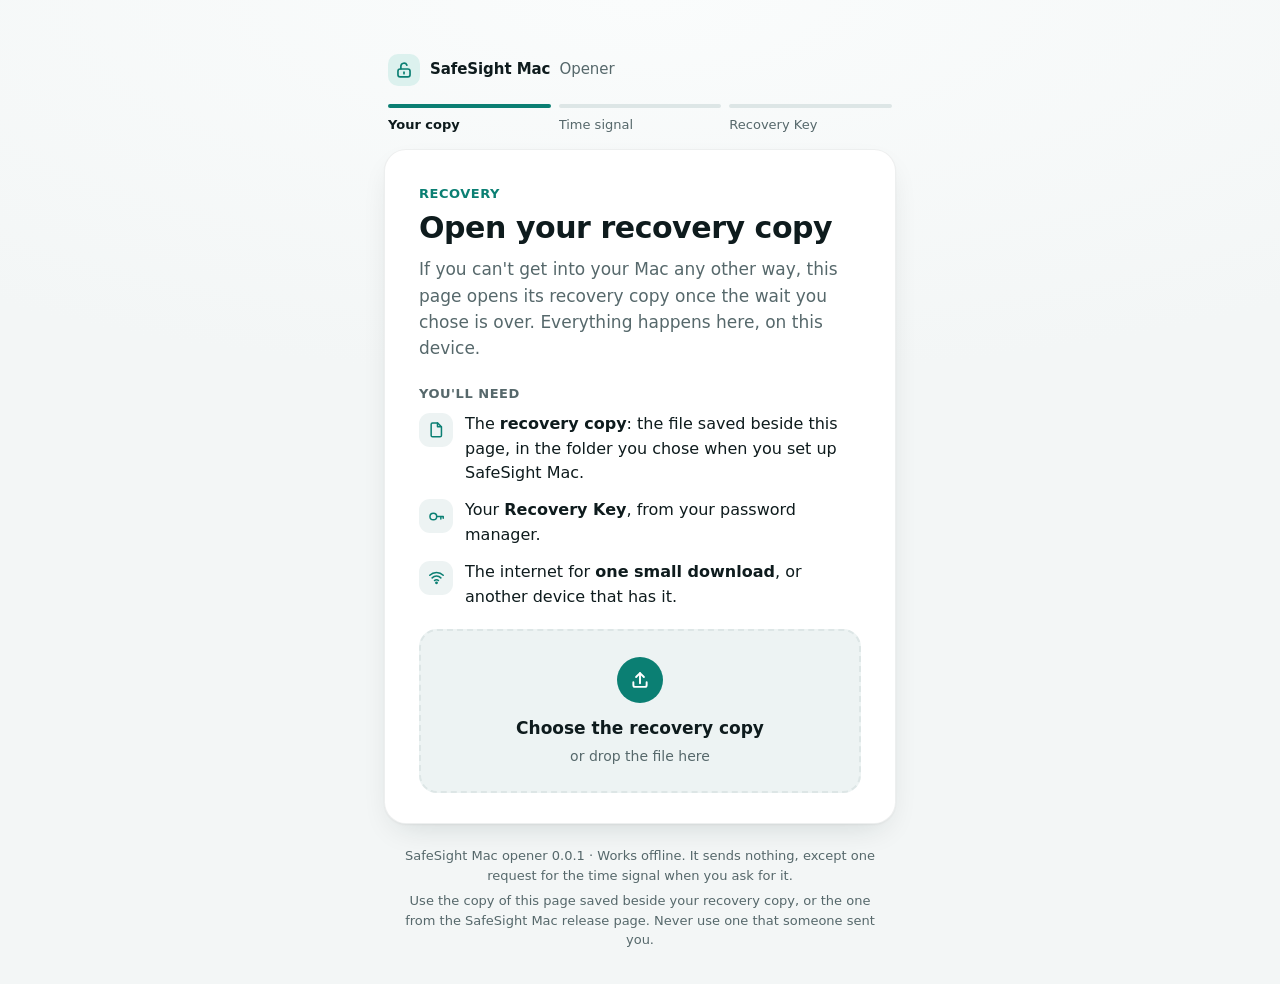
==== opener/index.html @ 4081af53 "Add the built opener page Co-Authored-By: Claude Opus 5.5 <noreply@anthropic.com> Signed-off-by: hil" ====
<!-- SPDX-License-Identifier: Apache-2.0 -->
<!doctype html>
<html lang="en">
<head>
<meta charset="utf-8">
<meta http-equiv="Content-Security-Policy" content="default-src 'none'; script-src 'sha256-5P324hk0o46KGhbUXZKIQyikkpULaaZVq4rvOe5rMcw=' 'sha256-8x7cUYmnNEYxIRS65kd7RHlBTsEtwacrUDErAqYJvRY=' 'wasm-unsafe-eval'; style-src 'sha256-Ndc1T/xNJEg1OajMiTHM+yH6fY9JDXaQLhbztynQ4GI='; img-src data:; connect-src https://api.drand.sh https://drand.cloudflare.com; base-uri 'none'; form-action 'none'; require-trusted-types-for 'script'; trusted-types 'none'">
<meta name="referrer" content="no-referrer">
<meta name="viewport" content="width=device-width, initial-scale=1, viewport-fit=cover">
<meta name="color-scheme" content="light dark">
<meta name="theme-color" content="#f3f6f6" media="(prefers-color-scheme: light)">
<meta name="theme-color" content="#0b1112" media="(prefers-color-scheme: dark)">
<link rel="icon" href="data:,">
<title>SafeSight Mac opener</title>
<style>/* SPDX-License-Identifier: Apache-2.0 */
/* The opener page, in the product's Lumen look. Calm, one column, phone first.
   System fonts only; nothing is loaded from anywhere. */
:root {
  --bg: #f3f6f6;
  --bg-glow: #fafcfc;
  --card: #ffffff;
  --card-edge: rgba(10, 40, 40, 0.07);
  --shadow: 0 1px 2px rgba(10, 40, 40, 0.05), 0 12px 32px -12px rgba(10, 40, 40, 0.16);
  --text: #0e1b1d;
  --muted: #56686b;
  --line: #dde6e6;
  --soft: #edf3f3;
  --accent: #0b7f73;
  --accent-press: #086a60;
  --accent-text: #ffffff;
  --accent-soft: #dcf1ee;
  --warn: #7a4f00;
  --warn-soft: #fbf2de;
  --warn-edge: #f0dcb0;
  --error: #a3261b;
  --error-soft: #fbe9e6;
  --radius: 22px;
  --ease: cubic-bezier(0.2, 0.7, 0.2, 1);
  --mono: ui-monospace, "SF Mono", SFMono-Regular, Menlo, Consolas, "Liberation Mono", monospace;
  color-scheme: light dark;
}
@media (prefers-color-scheme: dark) {
  :root {
    --bg: #0b1112;
    --bg-glow: #102022;
    --card: #121a1c;
    --card-edge: rgba(160, 255, 240, 0.07);
    --shadow: 0 1px 2px rgba(0, 0, 0, 0.35), 0 16px 40px -16px rgba(0, 0, 0, 0.7);
    --text: #ecf4f3;
    --muted: #97aaa8;
    --line: #22322f;
    --soft: #172224;
    --accent: #4fd8c4;
    --accent-press: #3cc6b2;
    --accent-text: #06201c;
    --accent-soft: #123430;
    --warn: #f3c979;
    --warn-soft: #2a2213;
    --warn-edge: #4a3b1c;
    --error: #ff9b8c;
    --error-soft: #3a1d19;
  }
}

* { box-sizing: border-box; }
html { -webkit-text-size-adjust: 100%; text-size-adjust: 100%; }
body {
  margin: 0;
  min-height: 100vh;
  min-height: 100dvh;
  background: radial-gradient(120% 60% at 50% 0%, var(--bg-glow), var(--bg) 70%) fixed, var(--bg);
  color: var(--text);
  font: 17px/1.55 -apple-system, "SF Pro Text", system-ui, "Segoe UI", Roboto, "Helvetica Neue", Arial, sans-serif;
  -webkit-font-smoothing: antialiased;
}
main {
  max-width: 34rem;
  margin: 0 auto;
  padding: max(20px, env(safe-area-inset-top)) 16px max(28px, env(safe-area-inset-bottom));
}
[hidden] { display: none !important; }
:focus-visible { outline: 3px solid var(--accent); outline-offset: 2px; }
h1:focus { outline: none; }

/* ----- Brand and steps ----- */
.brand { display: flex; align-items: center; gap: 10px; margin: 6px 4px 18px; font-size: 15px; }
.brand-mark {
  display: inline-grid; place-items: center;
  width: 32px; height: 32px; border-radius: 10px;
  background: var(--accent-soft); color: var(--accent);
}
.brand-mark svg { width: 20px; height: 20px; fill: none; stroke: currentColor; stroke-width: 2; stroke-linecap: round; stroke-linejoin: round; }
.brand-name { font-weight: 600; letter-spacing: -0.005em; }
.brand-role { font-weight: 500; color: var(--muted); margin-left: 4px; }

.steps { display: flex; gap: 8px; list-style: none; margin: 0 4px 14px; padding: 0; }
.steps li { flex: 1; min-width: 0; font-size: 13px; color: var(--muted); }
.steps li::before {
  content: ""; display: block; height: 4px; border-radius: 4px; margin-bottom: 7px;
  background: var(--line); transition: background 0.3s var(--ease);
}
.steps li.done::before { background: var(--accent); opacity: 0.55; }
.steps li.now::before { background: var(--accent); }
.steps li.now { color: var(--text); font-weight: 600; }
.steps span { display: block; overflow: hidden; text-overflow: ellipsis; white-space: nowrap; }

/* ----- Cards and text ----- */
.card {
  background: var(--card);
  border: 1px solid var(--card-edge);
  border-radius: var(--radius);
  box-shadow: var(--shadow);
  padding: 26px 22px 24px;
}
.card.quiet { box-shadow: none; text-align: center; }
@media (prefers-reduced-motion: no-preference) {
  .card { animation: rise 0.38s var(--ease) both; }
  @keyframes rise { from { opacity: 0; transform: translateY(6px); } to { opacity: 1; transform: none; } }
}
.eyebrow { margin: 0 0 6px; font-size: 13px; font-weight: 600; letter-spacing: 0.04em; text-transform: uppercase; color: var(--accent); }
h1 { margin: 0 0 10px; font-size: 27px; line-height: 1.2; letter-spacing: -0.015em; font-weight: 700; }
h2 { margin: 26px 0 10px; font-size: 18px; letter-spacing: -0.005em; }
h2.small-head { margin: 22px 0 8px; font-size: 13px; font-weight: 600; letter-spacing: 0.04em; text-transform: uppercase; color: var(--muted); }
p { margin: 0 0 12px; }
.lead { color: var(--muted); font-size: 17px; }
.hint { color: var(--muted); font-size: 14px; margin: 8px 2px 0; }
.center { text-align: center; }
strong { font-weight: 600; }

.needs { list-style: none; margin: 0 0 20px; padding: 0; display: grid; gap: 12px; }
.needs li { display: flex; gap: 12px; align-items: flex-start; font-size: 16px; }
.need-icon {
  flex: none; display: inline-grid; place-items: center;
  width: 34px; height: 34px; border-radius: 11px; margin-top: 1px;
  background: var(--soft); color: var(--accent);
}
.need-icon svg { width: 19px; height: 19px; fill: none; stroke: currentColor; stroke-width: 1.9; stroke-linecap: round; stroke-linejoin: round; }

/* ----- The file drop ----- */
.drop {
  display: flex; flex-direction: column; align-items: center; gap: 4px;
  padding: 26px 18px 24px; border-radius: 18px; cursor: pointer;
  border: 2px dashed var(--line); background: var(--soft);
  text-align: center; transition: border-color 0.2s var(--ease), background 0.2s var(--ease);
}
.drop:hover, .drop.dragging { border-color: var(--accent); }
.drop:focus-within { border-color: var(--accent); box-shadow: 0 0 0 3px var(--accent-soft); }
.drop-icon {
  display: inline-grid; place-items: center; width: 46px; height: 46px; border-radius: 50%;
  background: var(--accent); color: var(--accent-text); margin-bottom: 8px;
}
.drop-icon svg { width: 22px; height: 22px; fill: none; stroke: currentColor; stroke-width: 2.1; stroke-linecap: round; stroke-linejoin: round; }
.drop-title { font-weight: 600; font-size: 17px; }
.drop-hint { color: var(--muted); font-size: 14px; }
.visually-hidden {
  position: absolute !important; width: 1px; height: 1px; padding: 0; margin: -1px;
  overflow: hidden; clip: rect(0 0 0 0); white-space: nowrap; border: 0;
}

/* ----- The copy's date ----- */
.when {
  display: flex; flex-direction: column; gap: 2px;
  margin: 6px 0 16px; padding: 16px 18px; border-radius: 16px;
  background: var(--soft); border: 1px solid var(--line);
}
.when-label { font-size: 13px; color: var(--muted); }
.when-date { font-size: 19px; font-weight: 650; line-height: 1.3; letter-spacing: -0.005em; }
.when-detail { font-size: 13px; color: var(--muted); margin-top: 4px; }

/* ----- Buttons and fields ----- */
.actions { display: flex; flex-direction: column; gap: 10px; margin-top: 18px; }
.actions.row { flex-direction: row; flex-wrap: wrap; align-items: center; gap: 14px; margin-top: 12px; }
.actions.center { align-items: center; justify-content: center; margin-top: 8px; }
button {
  font: inherit; border: 0; cursor: pointer; border-radius: 14px;
  min-height: 50px; padding: 12px 20px; font-weight: 600;
  transition: background 0.15s var(--ease), transform 0.1s var(--ease), opacity 0.15s;
}
button:active { transform: scale(0.985); }
button:disabled { opacity: 0.55; cursor: progress; }
.primary { background: var(--accent); color: var(--accent-text); }
.primary:hover { background: var(--accent-press); }
.secondary { background: var(--soft); color: var(--text); border: 1px solid var(--line); }
.secondary:hover { border-color: var(--accent); }
.ghost { background: transparent; color: var(--accent); min-height: 44px; padding: 10px 12px; }
.ghost:hover { background: var(--soft); }
.actions.row .secondary { min-height: 46px; }
.link { color: var(--accent); font-weight: 600; font-size: 15px; cursor: pointer; text-decoration: underline; text-underline-offset: 3px; }
.link:focus-within { outline: 3px solid var(--accent); outline-offset: 2px; border-radius: 4px; }

.field-label { display: block; font-weight: 600; font-size: 15px; margin: 16px 2px 6px; }
input[type="text"], input[type="password"], textarea {
  width: 100%; font: inherit; font-size: 17px; color: var(--text);
  background: var(--card); border: 1px solid var(--line); border-radius: 14px;
  padding: 13px 14px; transition: border-color 0.15s, box-shadow 0.15s;
}
textarea { font-family: var(--mono); font-size: 14px; line-height: 1.45; resize: vertical; min-height: 96px; }
input:focus, textarea:focus { outline: none; border-color: var(--accent); box-shadow: 0 0 0 3px var(--accent-soft); }
.key-field { position: relative; }
.key-field input { font-family: var(--mono); font-size: 16px; padding-right: 84px; letter-spacing: 0.01em; }
.show {
  position: absolute; top: 5px; right: 5px; bottom: 5px; min-height: 0;
  padding: 0 14px; border-radius: 10px; font-size: 14px;
  background: var(--soft); color: var(--accent);
}

.status { color: var(--muted); font-size: 15px; margin: 10px 2px 0; min-height: 0; }
.status:empty { display: none; }
.error {
  margin: 16px 0 0; padding: 12px 14px; border-radius: 14px;
  background: var(--error-soft); color: var(--error); font-size: 15px; line-height: 1.5;
}

/* ----- Pasting the time signal ----- */
.paste { margin-top: 16px; border-top: 1px solid var(--line); padding-top: 6px; }
.paste summary {
  cursor: pointer; list-style: none; padding: 10px 2px; font-weight: 600; color: var(--accent);
  display: flex; align-items: center; gap: 8px;
}
.paste summary::-webkit-details-marker { display: none; }
.paste summary::after {
  content: ""; width: 8px; height: 8px; margin-left: 2px; margin-top: -4px;
  border-right: 2px solid currentColor; border-bottom: 2px solid currentColor;
  transform: rotate(45deg); transition: transform 0.2s var(--ease);
}
.paste[open] summary::after { transform: rotate(-135deg); margin-top: 4px; }
.paste-body { padding: 4px 0 4px; font-size: 15px; }
.url {
  font-family: var(--mono); font-size: 12.5px; line-height: 1.5; word-break: break-all;
  background: var(--soft); border: 1px solid var(--line); border-radius: 12px;
  padding: 10px 12px; margin: 6px 0 10px; user-select: all; -webkit-user-select: all;
}

/* ----- The key step ----- */
.note { display: flex; gap: 10px; align-items: flex-start; margin: 20px 0 0; color: var(--muted); font-size: 14px; }
.note-icon { flex: none; color: var(--accent); margin-top: 1px; }
.note-icon svg { width: 18px; height: 18px; fill: none; stroke: currentColor; stroke-width: 1.9; stroke-linecap: round; stroke-linejoin: round; }

/* ----- The password ----- */
.secret-box {
  margin: 12px 0 0; padding: 20px 14px; border-radius: 18px;
  background: var(--soft); border: 1px solid var(--line);
}
.secret {
  margin: 0; text-align: center; font-family: var(--mono); font-size: 23px; line-height: 1.75;
  letter-spacing: 0.03em; font-weight: 500; word-break: break-all;
}
.secret span { display: inline-block; margin: 0 0.32em; }
.spelled {
  list-style: none; margin: 6px 0 4px; padding: 0;
  display: grid; grid-template-columns: repeat(auto-fill, minmax(78px, 1fr)); gap: 8px;
}
.spelled li {
  display: grid; grid-template-rows: auto auto auto; justify-items: center;
  padding: 8px 4px 9px; border-radius: 12px; background: var(--soft); border: 1px solid var(--line);
}
.spelled .pos { font-size: 11px; color: var(--muted); }
.spelled .ch { font-family: var(--mono); font-size: 22px; line-height: 1.3; font-weight: 600; }
.spelled .say { font-size: 11.5px; color: var(--muted); text-align: center; line-height: 1.25; }

.callout {
  display: flex; gap: 12px; align-items: flex-start;
  margin: 22px 0 0; padding: 14px 16px; border-radius: 16px;
  background: var(--warn-soft); border: 1px solid var(--warn-edge); font-size: 15px;
}
.callout p { margin: 0; }
.callout strong { color: var(--warn); }
.callout-icon { flex: none; color: var(--warn); margin-top: 1px; }
.callout-icon svg { width: 20px; height: 20px; fill: none; stroke: currentColor; stroke-width: 1.9; stroke-linecap: round; stroke-linejoin: round; }

.next { list-style: none; counter-reset: step; margin: 0; padding: 0; display: grid; gap: 12px; }
.next li { counter-increment: step; position: relative; padding-left: 42px; font-size: 16px; min-height: 28px; }
.next li::before {
  content: counter(step); position: absolute; left: 0; top: -1px;
  width: 28px; height: 28px; border-radius: 50%; display: grid; place-items: center;
  background: var(--accent-soft); color: var(--accent); font-weight: 700; font-size: 14px;
}

/* ----- Footer ----- */
.foot { margin: 22px 10px 0; color: var(--muted); font-size: 13px; line-height: 1.5; text-align: center; }
.foot p { margin: 0 0 6px; }

@media (prefers-reduced-motion: reduce) {
  *, *::before, *::after { transition: none !important; animation: none !important; }
}
@media (min-width: 640px) {
  main { padding-top: 48px; }
  .card { padding: 34px 34px 30px; }
  h1 { font-size: 30px; }
  .actions { flex-direction: row; flex-wrap: wrap; }
  .actions .primary { min-width: 220px; }
  .secret { font-size: 26px; }
}
@media (max-width: 360px) {
  .card { padding: 22px 16px 20px; }
  .secret { font-size: 20px; }
}
</style>
</head>
<body>
<main>

<header class="brand">
  <span class="brand-mark" aria-hidden="true"><svg viewBox="0 0 24 24"><rect x="4.75" y="10.75" width="14.5" height="9.5" rx="2.6"/><path d="M8.25 10.75V7.6a3.75 3.75 0 0 1 7.2-1.45"/><path d="M12 14.6v2"/></svg></span>
  <span class="brand-name">SafeSight Mac <span class="brand-role">Opener</span></span>
</header>

<ol class="steps" id="steps" aria-label="Steps" hidden>
  <li data-step="1"><span>Your copy</span></li>
  <li data-step="2"><span>Time signal</span></li>
  <li data-step="3"><span>Recovery Key</span></li>
</ol>

<noscript>
  <section class="card">
    <h1>This page needs JavaScript</h1>
    <p>Turn JavaScript on to open your recovery copy. The page works offline and sends nothing to anyone.</p>
  </section>
</noscript>

<section id="screen-loading" class="card quiet">
  <p class="lead">Getting ready…</p>
</section>

<section id="screen-old" class="card" hidden>
  <p class="eyebrow">Opener</p>
  <h1 tabindex="-1">This browser can't run the opener</h1>
  <p class="lead">Try a recent version of Safari, Chrome, Firefox or Edge, on any computer or phone. Nothing was sent anywhere.</p>
</section>

<section id="screen-copy" class="card" hidden>
  <p class="eyebrow">Recovery</p>
  <h1 tabindex="-1">Open your recovery copy</h1>
  <p class="lead">If you can't get into your Mac any other way, this page opens its recovery copy once the wait you chose is over. Everything happens here, on this device.</p>

  <h2 class="small-head">You'll need</h2>
  <ul class="needs">
    <li><span class="need-icon" aria-hidden="true"><svg viewBox="0 0 24 24"><path d="M7 3.75h6.5l4.75 4.75v11a1.75 1.75 0 0 1-1.75 1.75H7a1.75 1.75 0 0 1-1.75-1.75v-14A1.75 1.75 0 0 1 7 3.75z"/><path d="M13.25 3.75V8.5h4.75"/></svg></span><span>The <strong>recovery copy</strong>: the file saved beside this page, in the folder you chose when you set up SafeSight Mac.</span></li>
    <li><span class="need-icon" aria-hidden="true"><svg viewBox="0 0 24 24"><circle cx="8" cy="12" r="4.25"/><path d="M12.25 12h8.25M17.5 12v3.25M20.5 12v2.25"/></svg></span><span>Your <strong>Recovery Key</strong>, from your password manager.</span></li>
    <li><span class="need-icon" aria-hidden="true"><svg viewBox="0 0 24 24"><path d="M3.5 9.25a12 12 0 0 1 17 0"/><path d="M6.5 12.5a7.75 7.75 0 0 1 11 0"/><path d="M9.5 15.75a3.5 3.5 0 0 1 5 0"/><circle cx="12" cy="18.75" r="0.9"/></svg></span><span>The internet for <strong>one small download</strong>, or another device that has it.</span></li>
  </ul>

  <label class="drop" id="copy-drop" for="copy-file">
    <span class="drop-icon" aria-hidden="true"><svg viewBox="0 0 24 24"><path d="M12 15.5V4.5"/><path d="M7.75 8.75 12 4.5l4.25 4.25"/><path d="M4.75 14.5v3.25A1.75 1.75 0 0 0 6.5 19.5h11a1.75 1.75 0 0 0 1.75-1.75V14.5"/></svg></span>
    <span class="drop-title">Choose the recovery copy</span>
    <span class="drop-hint">or drop the file here</span>
    <input type="file" id="copy-file" class="visually-hidden">
  </label>
  <p id="copy-error" class="error" role="alert" hidden></p>
</section>

<section id="screen-time" class="card" hidden>
  <p class="eyebrow">Your copy</p>
  <h1 tabindex="-1" id="time-title">Its time has come</h1>
  <div class="when">
    <span class="when-label">Opens no earlier than</span>
    <span class="when-date" id="time-when"></span>
    <span class="when-detail" id="time-detail"></span>
  </div>
  <p class="lead" id="time-lead"></p>

  <div id="not-yet-box" hidden>
    <button id="check-anyway" class="ghost" type="button">This device's clock may be wrong: check anyway</button>
  </div>

  <div id="time-get">
    <div class="actions">
      <button id="fetch-round" class="primary" type="button">Get the time signal</button>
    </div>
    <p class="hint" id="fetch-note"></p>
    <p id="fetch-status" class="status" role="status" aria-live="polite"></p>

    <details id="paste-box" class="paste">
      <summary>No internet on this device?</summary>
      <div class="paste-body">
        <p>On a phone or computer that has internet, open this address. Copy everything it shows, and paste it below.</p>
        <p class="url" id="paste-url"></p>
        <p class="hint">If that one doesn't load, this one gives the same answer:</p>
        <p class="url" id="paste-url-2"></p>
        <label class="field-label" for="round-text">Paste it here</label>
        <textarea id="round-text" rows="4" autocomplete="off" autocapitalize="none" autocorrect="off" spellcheck="false" placeholder="{&quot;round&quot;:…,&quot;signature&quot;:&quot;…&quot;}"></textarea>
        <div class="actions row">
          <button id="check-round" class="secondary" type="button">Check it</button>
          <label class="link" for="round-file">or choose a downloaded file</label>
          <input type="file" id="round-file" class="visually-hidden">
        </div>
      </div>
    </details>
  </div>
  <p id="time-error" class="error" role="alert" hidden></p>
  <div class="actions">
    <button id="time-back" class="ghost" type="button">Choose a different copy</button>
  </div>
</section>

<section id="screen-key" class="card" hidden>
  <p class="eyebrow">Time lock open</p>
  <h1 tabindex="-1">Now your Recovery Key</h1>
  <p class="lead">One lock is left. In your password manager, find the entry named “SafeSight Mac Recovery Key”, copy the key, and paste it here.</p>
  <label class="field-label" for="key-input">Recovery Key</label>
  <div class="key-field">
    <input id="key-input" type="password" autocomplete="off" autocapitalize="none" autocorrect="off" spellcheck="false" enterkeyhint="go">
    <button id="key-show" class="show" type="button" aria-pressed="false" aria-controls="key-input">Show</button>
  </div>
  <p class="hint" id="key-hint">One line that starts with AGE-SECRET-KEY-1.</p>
  <div class="actions">
    <button id="open-key" class="primary" type="button">Open my copy</button>
  </div>
  <p id="key-error" class="error" role="alert" hidden></p>
  <p class="note"><span class="note-icon" aria-hidden="true"><svg viewBox="0 0 24 24"><rect x="5.25" y="10.75" width="13.5" height="9.5" rx="2.4"/><path d="M8.5 10.75V8a3.5 3.5 0 0 1 7 0v2.75"/></svg></span><span>Your key stays on this device. This page doesn't send it anywhere and doesn't save it.</span></p>
</section>

<section id="screen-done" class="card" hidden>
  <p class="eyebrow">Opened</p>
  <h1 tabindex="-1">Your Mac's admin password</h1>
  <div class="secret-box">
    <p class="secret" id="secret"></p>
  </div>
  <p class="hint center" id="secret-facts"></p>
  <div class="actions center">
    <button id="spell" class="ghost" type="button" aria-expanded="false" aria-controls="spelled">Spell it out</button>
  </div>
  <ol id="spelled" class="spelled" hidden></ol>

  <div class="callout">
    <span class="callout-icon" aria-hidden="true"><svg viewBox="0 0 24 24"><path d="M12 3.75 20.25 18.5H3.75z"/><path d="M12 9.5v4.25"/><circle cx="12" cy="16.4" r="0.9"/></svg></span>
    <p><strong>Keep it private.</strong> Whoever has this password can use your Mac as an administrator until SafeSight Mac replaces it. This page keeps no copy.</p>
  </div>

  <h2>What to do next</h2>
  <ol class="next">
    <li>Start your Mac.</li>
    <li>At the login window, choose the account named <strong id="next-account">SafeSight Mac administrator</strong> and type this password. If it isn't in the list, choose <strong>Other…</strong> and type that name.</li>
    <li>The SafeSight Mac app will offer <strong>Finish leaving</strong> and <strong>Stay</strong>.</li>
    <li>You have <strong id="next-days">7 days</strong> from the Mac's first start to choose. After that, this password stops working and SafeSight Mac goes on protecting the Mac.</li>
  </ol>
  <div class="actions">
    <button id="clear" class="secondary" type="button">Clear the password</button>
  </div>
</section>

<section id="screen-cleared" class="card" hidden>
  <p class="eyebrow">Done</p>
  <h1 tabindex="-1">Cleared</h1>
  <p class="lead">The password is gone from this page. You can close it now. If you need it again, open your recovery copy again with your Recovery Key.</p>
  <div class="actions">
    <button id="again" class="secondary" type="button">Start again</button>
  </div>
</section>

<footer class="foot">
  <p><span id="foot-version">SafeSight Mac opener</span> · Works offline. It sends nothing, except one request for the time signal when you ask for it.</p>
  <p>Use the copy of this page saved beside your recovery copy, or the one from the SafeSight Mac release page. Never use one that someone sent you.</p>
</footer>

</main>
<script type="application/octet-stream" id="core-wasm">
AGFzbQEAAAABpwEYYAF/AGABfwF/YAJ/fwBgA39/fwF/YAJ/fwF/YAV/f39/fwBgA39/fwBgAABgAAF/YAR/f39/AX9gBH9/f38A
YAZ/f39/f38Bf2AGf39/f39/AGAFf39/f38Bf2AHf39/f39/fwBgAn9+AGAEf39/fgBgA39+fwF/YAd/f39/f39/AX9gAAF+YAN/
fn8AYAN/f34AYAh/f39/f39/fwBgBX9+fn5+AAOdBJsEBQICBgYAAAYHAgYIBgQABwgCCAIICAcHBAgICAgIBAYJBAcGBgYKAgIG
BgAAAAAAAAAAAAYAAgYCAQECAgQGAgYCAgECBgQBBgoCCgULBgUBBQYGBgYCBgYBBgEBBgEKAgAGAgYGAgYGCgIAAgIGAgwCDQsG
AgoBAgYGBg0FAQECBgICAQIBAAQKBgAAAAAGBgYEAgIGAgIGCg4CBgYEBgYKBgIGCg8CEAkFBAYGAAYCDwYGCgUQBBEGAgIGAgIC
CgICCgQFBQYGAAYGAgYAAgESBgQCAQICAgQCAgICBAQAAAQEBAIBBAIEAwICBAQEDwICAgACBAEBBgYDBgYCAgoGBgACAgIAAgIF
AgIBAgIAAAIEAQEBEwICAgQEAgIBAgEBAAIUFQEBAAYFBQICDAYGCgYEAgwGBgYCAgYCBgIABQAFAgYKBgUCBgoKBgwGBgoFBgYG
BgoCBgYABgYWAAYCBgYFCgUOAgYABAQFAAEKBQoABgUMBgYFAgQABAQAAgYFAQYCBAoGAgUGAgICAgICBgYABAAFAAEGCgoFBAYE
BQAGAgICAgUMBgUDAgAAAgAEDAAABQAAAAAMBQICBAQBBwYACQICAAQCAgIBAgIEAgICBAQEAwICAgMGCQUBAAYCCgACBwYEBAMD
FgwGBAQJBgoGAQEBAQEBBgMLBA0NAwMEBQUEBAAGBQQEBAAABgQEAwQEBAMDAxcEBQFwAUREBQMBABEGCQF/AUGAgMAACweHAQoG
bWVtb3J5AgAIc3NfYWJvdXQAFQhzc19jbGVhcgAWD3NzX2NsZWFyX291dHB1dAAXCHNzX2lucHV0ABgKc3NfaW5zcGVjdAAZC3Nz
X29wZW5fa2V5ABoMc3Nfb3Blbl90aW1lABsNc3Nfb3V0cHV0X2xlbgAcDXNzX291dHB1dF9wdHIAHQmIAQEAQQELQ40EDYME7wOW
BJ4BtwH9Au0B6wLuAS31AfcB+AGsA60D9gHiATLTAeMB3wEv6gHpAfsB5wGVA+wC8wL+AvsCgAOgA54DvQPUA7QD1wPWA9sD1QPT
A9ED0gO1A9AD2QPYA9oDzwPOA+AD6gPpA+sD6AOLBIwE8AOGBIcEkgT8A5EEmAQK8dYMmwS4CgMCfwF+Bn8jgICAgABBIGsiBSSA
gICAAAJAAkACQAJAAkACQAJAAkACQAJAAkACQAJAAkACQCACRQ0AAkACQCAErSACQQxsQXRqIgZBDG6tfiIHQiCIpw0AIAEoAggi
CCAHp2oiCSAISQ0AIAEoAgQhCiACQQFGDQEgAUEUaiELIAYhDANAIAsoAgAiDSAJaiIJIA1JDQEgC0EMaiELIAxBdGoiDEUNAgwA
CwtB0LHAgABBNUGIssCAABCJhICAAAALIAVBFGogCUEAQQFBARDxgoCAACAFKAIYIQsgBSgCFEEBRg0BIAVBADYCECAFIAUoAhw2
AgwgBSALNgIIIAVBCGogCiAKIAhqEPiCgIAAIAkgBSgCECIMayELIAUoAgwgDGohDAJAAkACQAJAAkACQCAEDgUEAwIBAAULIAJB
AUYNEiABQRBqIQQDQCALQQNNDQ8gBEEEaigCACENIAQoAgAhAiAMIAMoAAA2AAAgC0F8aiILIA1JDRAgDEEEaiEMAkAgDUUNACAM
IAIgDfwKAAALIARBDGohBCALIA1rIQsgDCANaiEMIAZBdGoiBg0ADBMLCyACQQFGDREgAUEQaiEEA0AgC0ECTQ0MIARBBGooAgAh
DSAEKAIAIQIgDCADLQACOgACIAwgAy8AADsAACALQX1qIgsgDUkNDSAMQQNqIQwCQCANRQ0AIAwgAiAN/AoAAAsgBEEMaiEEIAsg
DWshCyAMIA1qIQwgBkF0aiIGDQAMEgsLIAJBAUYNECABQRBqIQQDQCALQQFNDQkgBEEEaigCACENIAQoAgAhAiAMIAMvAAA7AAAg
C0F+aiILIA1JDQogDEECaiEMAkAgDUUNACAMIAIgDfwKAAALIARBDGohBCALIA1rIQsgDCANaiEMIAZBdGoiBg0ADBELCyACQQFG
DQ8gAUEQaiEEA0AgC0UNBiAEQQRqKAIAIQ0gBCgCACECIAwgAy0AADoAACALQX9qIgsgDUkNByAMQQFqIQwCQCANRQ0AIAwgAiAN
/AoAAAsgBEEMaiEEIAsgDWshCyAMIA1qIQwgBkF0aiIGDQAMEAsLIAJBAUYNDiABQRBqIQMDQCALIANBBGooAgAiDUkNBAJAIA1F
DQAgDCADKAIAIA38CgAACyADQQxqIQMgCyANayELIAwgDWohDCAGQXRqIgYNAAwPCwsgAkEBRg0NIAFBEGohAgNAIAsgBEkNDCAC
QQRqKAIAIQ0gAigCACEBAkAgBEUNACAMIAMgBPwKAAALIAsgBGsiCyANSQ0NIAwgBGohDAJAIA1FDQAgDCABIA38CgAACyACQQxq
IQIgCyANayELIAwgDWohDCAGQXRqIgZFDQ4MAAsLIABBADYCCCAAQoCAgIAQNwIADA0LIAsgBSgCHBDig4CAAAALQfe0wIAAQRNB
wLHAgAAQ8oOAgAAAC0H3tMCAAEETQcCxwIAAEPKDgIAAAAtB97TAgABBE0HAscCAABDyg4CAAAALQfe0wIAAQRNBwLHAgAAQ8oOA
gAAAC0H3tMCAAEETQcCxwIAAEPKDgIAAAAtB97TAgABBE0HAscCAABDyg4CAAAALQfe0wIAAQRNBwLHAgAAQ8oOAgAAAC0H3tMCA
AEETQcCxwIAAEPKDgIAAAAtB97TAgABBE0HAscCAABDyg4CAAAALQfe0wIAAQRNBwLHAgAAQ8oOAgAAAC0H3tMCAAEETQcCxwIAA
EPKDgIAAAAsgACAFKQIINwIAIAAgCSALazYCCAsgBUEgaiSAgICAAAuKAQEEfyOAgICAAEEQayICJICAgIAAIABBCGohAwJAIAEo
AgQgASgCAGtBA3YiBCAAKAIAIAAoAggiBWtNDQAgACAFIARBBEEMEPWCgIAAIAAoAgghBQsgACgCBCEAIAIgBTYCCCACIAM2AgQg
AiAANgIMIAEgAkEEahCCgICAACACQRBqJICAgIAAC+IBAQZ/I4CAgIAAQSBrIgIkgICAgAAgASgCBCEDIAEoAgAhBAJAIAAoAgAi
BSAAKAIEIgZGDQAgACgCCCEHIAEoAgggA0EMbGohACADIAYgBWtBA3YiAWohAwNAIAJBFGogBSgCACAFQQRqKAIAIAcpAwAQtoGA
gAAgAkEIaiACKAIYIAIoAhwQh4CAgAAgAkEUahD/goCAACACQRRqEPyCgIAAIAAgAigCEDYCCCAAIAIpAgg3AgAgBUEIaiEFIABB
DGohACABQX9qIgENAAsLIAQgAzYCACACQSBqJICAgIAAC4YBAQR/I4CAgIAAQRBrIgMkgICAgAAgAEEIaiEEAkAgAiABa0EDdiIF
IAAoAgAgACgCCCIGa00NACAAIAYgBUEEQQwQ9YKAgAAgACgCCCEGCyAAKAIEIQAgAyAGNgIIIAMgBDYCBCADIAA2AgwgASACIANB
BGoQhICAgAAgA0EQaiSAgICAAAuhAQEDfyOAgICAAEEQayIDJICAgIAAIAIoAgQhBCACKAIAIQUCQCAAIAFGDQAgAigCCCAEQQxs
aiECIAQgASAAa0EDdiIBaiEEA0AgA0EEaiAAKAIAIABBBGooAgAQh4CAgAAgAiADKAIMNgIIIAIgAykCBDcCACAAQQhqIQAgAkEM
aiECIAFBf2oiAQ0ACwsgBSAENgIAIANBEGokgICAgAALLAACQCAAKAIQQX9GDQAgAEEQaiIAEPSBgIAAIAAQ/4KAgAAgABD8goCA
AAsLWwECf0EgIQEDQCAAIAFqIgIQ9IGAgAAgAhD/goCAACACEPyCgIAAIAFBDGoiAUHEAEcNAAsgABCFgICAACAAQcQAaiIBEPSB
gIAAIAEQ/4KAgAAgARD8goCAAAvnBQEEfyOAgICAAEHAAGsiAySAgICAAEEBIQQgA0E0aiACQQJqQQBBAUEBEPGCgIAAIAMoAjgh
BQJAAkACQCADKAI0QQFGDQAgA0EANgIUIAMgAygCPDYCECADIAU2AgwgA0EMakEBEPqCgIAAIAMoAhBBIjoAACADQQE2AhQgAkUN
AiABIAJqIQQDQAJAAkAgASwAACICQX9MDQAgAUEBaiEBIAJB/wFxIQIMAQsgAS0AAUE/cSEFIAJBH3EhBgJAIAJBX0sNACAGQQZ0
IAVyIQIgAUECaiEBDAELIAVBBnQgAS0AAkE/cXIhBQJAIAJBcE8NACAFIAZBDHRyIQIgAUEDaiEBDAELIAVBBnQgAS0AA0E/cXIg
BkESdEGAgPAAcXIhAiABQQRqIQELAkACQAJAAkAgAkEiRg0AIAJB3ABGDQEgAkGBf2pBoX9JDQIgAygCFCEFIANBDGpBARD6goCA
ACAFIAMoAhBqIAI6AAAgAyAFQQFqNgIUDAMLIANBDGpBAhD6goCAACADKAIQIAMoAhRqQdzEADsAACADIAMoAhRBAmo2AhQMAgsg
A0EMakECEPqCgIAAIAMoAhAgAygCFGpB3LgBOwAAIAMgAygCFEECajYCFAwBCyADIAJB//8DcTYCKCADQYGAgIAANgIwIAMgA0Eo
ajYCLCADQTRqQey0wIAAIANBLGoQ54OAgAAgAyADKAI8IgI2AiAgAyADKQI0NwMYIAMoAhwhBiADQQxqIAIQ+oKAgAAgAygCFCEF
AkAgAkUNAAJAIAJFDQAgAygCECAFaiAGIAL8CgAACyADKAIUIQULIAMgBSACajYCFCADQRhqEP+CgIAAIANBGGoQ/IKAgAALIAEg
BEYNAgwACwsgBSADKAI8EOKDgIAAAAsgAygCFCEECyADQQxqQQEQ+oKAgAAgAygCECAEakEiOgAAIAAgBEEBajYCCCAAIAMpAgw3
AgAgA0HAAGokgICAgAALvQEBA38jgICAgABBEGsiACSAgICAACAAQQhqQcjKwYAAEImAgIAAIAAoAgwiAUHMAGohAgJAIAEoAkxB
f0cNACABQgE3A1AgAUIANwNIIAFCgICAgBA3A0AgAUIBNwM4IAFCADcDMCABQoCAgIAQNwMoIAFBfzYCGAsgAhCxg4CAACACEPSB
gIAAIAIQ/4KAgAAgAhD8goCAACABQQA2AlQgAUKAgICAEDcCTCABQQA6AAAgAEEQaiSAgICAAAtwAQJ/I4CAgIAAQRBrIgIkgICA
gAAgAS0AACEDIAFBAToAACACIAM6AA8CQCADQQFHDQBBACACQQ9qQb+xwIAAQYC1wIAAQcEAQaC1wIAAELODgIAAAAsgACABNgIE
IABBADYCACACQRBqJICAgIAAC6ECAQN/I4CAgIAAQSBrIgMkgICAgABBACEEAkACQCABQQJNDQAMAQsgAiABQQJ0KALgs8CAAEsN
ACADQQhqQcjKwYAAEImAgIAAAkAgAygCDCIEKAJMQX9HDQAgBEIBNwNQIARCADcDSCAEQoCAgIAQNwNAIARCATcDOCAEQgA3AzAg
BEKAgICAEDcDKCAEQX82AhgLIANBFGpBACACELeAgIAAIAQgAUEMbGoiAkEoaiIFEPSBgIAAIAUQ/4KAgAAgBRD8goCAACACIAMo
Ahw2AjAgAiADKQIUNwIoAkAgAQ0AIARBCGoQhYCAgAAgBEF/NgIYCyAEQQA6AAAgBSgCBCEFQQEhBAsgACAFNgIEIAAgBDYCACAD
QSBqJICAgIAAC58FAQN/I4CAgIAAQaABayIAJICAgIAAIABBCGpBnLTAgABBrLTAgAAQjICAgAAgAEEUakGttMCAAEEFEIeAgIAA
IABBLGoQroGAgAAgAEEgaiAAKAIwIAAoAjQQh4CAgAAgAEE4aiAAKAIMIAAoAhBBrLTAgABBARCAgICAACAAQcQAakGytMCAAEEb
EIeAgIAAIABB0ABqQdy0wIAAQRAQh4CAgAAgAEGCgICAADYCkAEgAEGDgICAADYCiAEgAEHYtMCAADYChAEgAEGEgICAADYCgAEg
AEHQtMCAADYCfCAAQYKAgIAANgJ4IABBgoCAgAA2AnAgAEGCgICAADYCaCAAQYKAgIAANgJgIAAgAEHQAGo2AowBIAAgAEHEAGo2
AnQgACAAQThqNgJsIAAgAEEgajYCZCAAIABBFGo2AlwgAEGUAWpB7ITAgAAgAEHcAGoQ54OAgAAgAEHQAGoQ/4KAgAAgAEHQAGoQ
/IKAgAAgAEHEAGoQ/4KAgAAgAEHEAGoQ/IKAgAAgAEE4ahD/goCAACAAQThqEPyCgIAAIABBIGoQ/4KAgAAgAEEgahD8goCAACAA
QSxqEP+CgIAAIABBLGoQ/IKAgAAgAEEUahD/goCAACAAQRRqEPyCgIAAIABByMrBgAAQiYCAgAAgACgCBCIBQcwAaiECAkAgASgC
TEF/Rw0AIAFCATcDUCABQgA3A0ggAUKAgICAEDcDQCABQgE3AzggAUIANwMwIAFCgICAgBA3AyggAUF/NgIYCyACEPSBgIAAIAIQ
/4KAgAAgAhD8goCAACABQQA6AAAgAiAAKAKcATYCCCACIAApApQBNwIAIABBCGoQjoCAgAAgAEEIakEEQQwQ9IKAgAAgAEGgAWok
gICAgABBAAuWAQECfyOAgICAAEEgayIDJICAgIAAIANBFGogAiABa0EDdkEAQQRBDBDxgoCAACADKAIYIQQCQCADKAIUQQFHDQAg
BCADKAIcEOKDgIAAAAsgA0EANgIQIAMgAygCHDYCDCADIAQ2AgggA0EIaiABIAIQg4CAgAAgACADKAIQNgIIIAAgAykCCDcCACAD
QSBqJICAgIAACxQAIAAoAgQgACgCCCABEJeEgIAACzsBAX8CQCAAKAIIIgFFDQAgACgCBCEAA0AgABD/goCAACAAEPyCgIAAIABB
DGohACABQX9qIgENAAsLC4kCAQV/I4CAgIAAQRBrIgAkgICAgAAgAEEIakHIysGAABCJgICAAAJAIAAoAgwiASgCTEF/Rw0AIAFC
ATcDUCABQgA3A0ggAUKAgICAEDcDQCABQgE3AzggAUIANwMwIAFCgICAgBA3AyggAUF/NgIYCyABQcwAaiECIAFBCGohA0EoIQQD
QCABIARqELGDgIAAIARBDGoiBEHMAEcNAAsgAxCFgICAACABQX82AhggAhCxg4CAACADEIaAgIAAIAFCATcDUCABQgA3A0ggAUKA
gICAEDcDQCABQgE3AzggAUIANwMwIAFCgICAgBA3AyggAUF/NgIYIAFBADoAACAAQRBqJICAgIAAC8IEAQZ/I4CAgIAAQeAAayIA
JICAgIAAIABByMrBgAAQiYCAgAAgACgCBCIBQQhqIQICQCABKAJMQX9HDQAgAUIBNwNQIAFCADcDSCABQoCAgIAQNwNAIAFCATcD
OCABQgA3AzAgAUKAgICAEDcDKCABQX82AhgLIAFBzABqIQMgAhCFgICAACABQX82AhggAEEIaiABKAIsIAEoAjAQsoGAgAACQAJA
IAApAwhCAVINAEHWs8CAACECQQchBAJAAkACQCAALQAQDgIBAAILQcuzwIAAIQJBCyEEDAELIAAtABEiBUEFTw0AIAVBAnQoAsS1
wIAAIQIgBS0A2LXAgAAhBAsgAEEoaiACIAQQh4CAgAAgAEGCgICAADYCRCAAIABBKGo2AkAgAEHUAGpB3oTAgAAgAEHAAGoQ54OA
gAAgAEEoahD/goCAACAAQShqEPyCgIAAIAMQ9IGAgAAgAxD/goCAACADEPyCgIAAIAMgACgCXDYCCCADIAApAlQ3AgBBASEDDAEL
IAAgACkDIDcDOCAAIAApAxg3AzAgACAAKQMQNwMoIABB1ABqIABBKGoQkYCAgAAgAEGCgICAADYCUCAAIABB1ABqNgJMIABBwABq
QdiEwIAAIABBzABqEOeDgIAAIABB1ABqEP+CgIAAIABB1ABqEPyCgIAAIAMQ9IGAgAAgAxD/goCAACADEPyCgIAAIAMgACgCSDYC
CCADIAApAkA3AgBBACEDCyABQQA6AAAgAEHgAGokgICAgAAgAwvPAgEBfyOAgICAAEHQAGsiAiSAgICAACACIAEpAwg3AzAgAkGs
tMCAADYCFCACQZy0wIAANgIQIAIgAkEwajYCGCACQTxqIAJBEGoQk4CAgAAgAkEQaiACKAJAIAIoAkRBrLTAgABBARCAgICAACAC
QYKAgIAANgJMIAIgAkEQajYCSCACQQRqQdWuwIAAIAJByABqEOeDgIAAIAJBEGoQ/4KAgAAgAkEQahD8goCAACACQTxqEI6AgIAA
IAJBPGpBBEEMEPSCgIAAIAJBgoCAgAA2AiwgAkGEgICAADYCJCACIAFBEGo2AiAgAkGEgICAADYCHCACIAFBCGo2AhggAkGEgICA
ADYCFCACIAE2AhAgAiACQQRqNgIoIABBgIDAgAAgAkEQahDng4CAACACQQRqEP+CgIAAIAJBBGoQ/IKAgAAgAkHQAGokgICAgAAL
/woDBX8EfgF/I4CAgIAAQYACayIAJICAgIAAIABBGGpByMrBgAAQiYCAgAACQAJAIAAoAhwiASgCTEF/Rg0AIAEoAkghAiABKAJE
IQMMAQsgAUIBNwNQIAFCADcDSCABQoCAgIAQNwNAIAFCATcDOCABQgA3AzAgAUKAgICAEDcDKCABQX82AhhBASEDQQAhAgsgAUHM
AGohBCAAQSdqIAMgAhCvgYCAACABQcAAaiICEPSBgIAAIAIQ/4KAgAAgAhD8goCAACABQQA2AkggAUKAgICAEDcDQEEBIQICQAJA
AkAgAC0AJ0EBRw0AIABBvAFqIAAtACgiA0ECdCgCtLXAgAAgAy0AsLXAgAAQh4CAgAAgAEGCgICAADYCTCAAIABBvAFqNgJIIABB
6ABqQd6EwIAAIABByABqEOeDgIAAIABBvAFqEP+CgIAAIABBvAFqEPyCgIAAIAQQ9IGAgAAgBBD/goCAACAEEPyCgIAAIAQgACgC
cDYCCCAEIAApAmg3AgAMAQsgACAAQSdqQQFqIgIpABgiBTcDgAEgACACKQAQIgY3A3ggACACKQAIIgc3A3AgACACKQAAIgg3A2gg
ACAINwNIIAAgBzcDUCAAIAY3A1ggACAFNwNgAkACQCABKAIYQX9HDQAgAEHoAGoQ4YGAgAAMAQsgAEGIAWogAUEIaiAAQcgAahCs
gYCAACAALQCIASECIAAtAJABIQMgAEHoAGoQ4YGAgAACQAJAIAIOAwEAAgALAkAgA0H/AXFBCEYNAEEBIQIgAEG8AWpBE0EAQQFB
ARDxgoCAACAAKALAASEJAkAgACgCvAFBAUYNACAAKALEASIDQQAoANiywIAANgAPIANBACkA0bLAgAA3AAggA0EAKQDJssCAADcA
ACAEEPSBgIAAIAQQ/4KAgAAgBBD8goCAACABQRM2AlQgASADNgJQIAEgCTYCTAwECyAJIAAoAsQBEOKDgIAAAAtBASECIABBvAFq
QRxBAEEBQQEQ8YKAgAAgACgCwAEhCQJAIAAoArwBQQFGDQAgACgCxAEiA0EAKADFssCAADYAGCADQQApAL2ywIAANwAQIANBACkA
tbLAgAA3AAggA0EAKQCtssCAADcAACAEEPSBgIAAIAQQ/4KAgAAgBBD8goCAACABQRw2AlQgASADNgJQIAEgCTYCTAwDCyAJIAAo
AsQBEOKDgIAAAAsgACADOgDDASAAIABBiAFqQQFyIgIoAAM2AL8BIAAgAigAADYCvAEgACAAQZEBaiICKQAANwLEASAAIAIpAAg3
AswBIAAgAikAEDcC1AEgACACKQAYNwLcASAAQRBqIABBvAFqEO+AgIAAQQAhAiAAQfABaiAAKAIUQQBBAUEBEPGCgIAAIAAoAvQB
IQMCQCAAKALwAUEBRg0AIABBADYC7AEgACAAKAL4ATYC6AEgACADNgLkASAAQQhqIABBvAFqEO+AgIAAIABB5AFqIAAoAgggACgC
DBD3goCAACAAIAAoAuwBNgL4ASAAIAApAuQBNwPwASAEEPSBgIAAIAQQ/4KAgAAgBBD8goCAACAEIAAoAvgBNgIIIAQgACkD8AE3
AgAgAEG8AWoQ4IGAgAAMAgsgAyAAKAL4ARDig4CAAAALQQEhAiAAQbwBakEVQQBBAUEBEPGCgIAAIAAoAsABIQkgACgCvAFBAUYN
ASAAKALEASIDQQApAKWywIAANwANIANBACkAoLLAgAA3AAggA0EAKQCYssCAADcAACAEEPSBgIAAIAQQ/4KAgAAgBBD8goCAACAB
QRU2AlQgASADNgJQIAEgCTYCTAsgAUEAOgAAIABBgAJqJICAgIAAIAIPCyAJIAAoAsQBEOKDgIAAAAuaAQECfyOAgICAAEEgayIC
JICAgIAAIAJBFGogASgCBCABKAIAa0EDdkEAQQRBDBDxgoCAACACKAIYIQMCQCACKAIUQQFHDQAgAyACKAIcEOKDgIAAAAsgAkEA
NgIQIAIgAigCHDYCDCACIAM2AgggAkEIaiABEIGAgIAAIAAgAigCEDYCCCAAIAIpAgg3AgAgAkEgaiSAgICAAAvODAIGfwF+I4CA
gIAAQdACayIAJICAgIAAIABByMrBgAAQiYCAgAAgACgCBCIBQQhqIQICQCABKAJMQX9HDQAgAUIBNwNQIAFCADcDSCABQoCAgIAQ
NwNAIAFCATcDOCABQgA3AzAgAUKAgICAEDcDKCABQX82AhgLIAFBzABqIQMgAhCFgICAACABQX82AhggAEGQAWogASgCLCABKAIw
ELKBgIAAAkACQAJAAkAgACkDkAFCAVINAEHWs8CAACECQQchBAJAAkACQCAALQCYAQ4CAQACC0HLs8CAACECQQshBAwBCyAALQCZ
ASIFQQVPDQAgBUECdCgCxLXAgAAhAiAFLQDYtcCAACEECyAAQTBqIAIgBBCHgICAACAAQYKAgIAANgK8AiAAIABBMGo2ArgCIABB
gAJqQd6EwIAAIABBuAJqEOeDgIAAIABBMGoQ/4KAgAAgAEEwahD8goCAACADEPSBgIAAIAMQ/4KAgAAgAxD8goCAACADIAAoAogC
NgIIIAMgACkCgAI3AgAMAQsgACAAKQOoATcDGCAAIAApA6ABIgY3AxAgACAAKQOYATcDCCAAQSRqIABBCGoQkYCAgAAgAEEwaiAB
KAI4IAEoAjwgBhCogYCAACABQTRqIgQQ9IGAgAAgBBD/goCAACAEEPyCgIAAIAFBADYCPCABQoCAgIAQNwI0AkACQAJAIAAtAIgB
QQJHDQAgAC0AMEECRw0BIABBgoCAgAA2ArwCIAAgAEEkajYCuAIgAEGAAmpB14XAgAAgAEG4AmoQ54OAgAAgAxD0gYCAACADEP+C
gIAAIAMQ/IKAgAAgAyAAKAKIAjYCCCADIAApAoACNwIADAILIAAgACkDSDcDqAEgACAAKQNANwOgASAAIAApAzg3A5gBIAAgACkD
MDcDkAEgACkDUCEGIABBkAFqQShqIABBMGpBKGpBOPwKAAAgACAGNwOwASAAQYACaiAGELGBgIAAIAAgACkDiAJCACAAKAKAAhs3
A7gCIABBhYCAgAA2ApQCIAAgAEHoAWo2ApACIABBhICAgAA2AowCIABBhICAgAA2AoQCIAAgAEGwAWo2AoACIAAgAEG4Amo2AogC
IABB9AFqQb2AwIAAIABBgAJqEOeDgIAAIABBgAJqIAEoAiwgASgCMCAAQZABahC0gYCAAAJAAkACQAJAAkACQAJAAkACQCAAKAKQ
AkF/Rw0AQREhAkH5ssCAACEEIAAtAIACDgYBCAMEBQYCCyACEIWAgIAAIAIgACkDmAI3AxggAiAAKQOQAjcDECACIAApA4gCNwMI
IAIgACkDgAI3AwAgAEGCgICAADYCxAIgAEGCgICAADYCvAIgACAAQfQBajYCwAIgACAAQSRqNgK4AiAAQawCakGQhsCAACAAQbgC
ahDng4CAACADEPSBgIAAIAMQ/4KAgAAgAxD8goCAACADIAAoArQCNgIIIAMgACkCrAI3AgBBACEDDAsLIAAtAIECIgJBBUkNBQtB
ByECQdazwIAAIQQMBQtBCyECQYqzwIAAIQQMBAtBDSECQZWzwIAAIQQMAwtBByECQaKzwIAAIQQMAgtBCyECQamzwIAAIQQMAQsg
AkECdCgCxLXAgAAhBCACLQDYtcCAACECCyAAQawCaiAEIAIQh4CAgAAgAEGCgICAADYCzAIgAEGCgICAADYCxAIgAEGCgICAADYC
vAIgACAAQfQBajYCyAIgACAAQSRqNgLAAiAAIABBrAJqNgK4AiAAQaACakGZhsCAACAAQbgCahDng4CAACAAQawCahD/goCAACAA
QawCahD8goCAACADEPSBgIAAIAMQ/4KAgAAgAxD8goCAACADIAAoAqgCNgIIIAMgACkCoAI3AgBBASEDDAMLIABBgoCAgAA2ArwC
IAAgAEEkajYCuAIgAEGAAmpB9IXAgAAgAEG4AmoQ54OAgAAgAxD0gYCAACADEP+CgIAAIAMQ/IKAgAAgAyAAKAKIAjYCCCADIAAp
AoACNwIACyAAQSRqEP+CgIAAIABBJGoQ/IKAgAALQQEhAwwBCyAAQfQBahD/goCAACAAQfQBahD8goCAACAAQSRqEP+CgIAAIABB
JGoQ/IKAgAALIAFBADoAACAAQdACaiSAgICAACADCwgAEIuAgIAACwgAEI+AgIAACwgAEIiAgIAAC0cBAX8jgICAgABBEGsiAiSA
gICAACACQQhqIAAgARCKgICAACACKAIIIQEgAigCDCEAIAJBEGokgICAgAAgAEEAIAFBAXEbCwgAEJCAgIAACwgAEJKAgIAACwgA
EJSAgIAAC5UBAQN/I4CAgIAAQRBrIgAkgICAgAAgAEEIakHIysGAABCJgICAAAJAAkAgACgCDCIBKAJMQX9GDQAgASgCVCECDAEL
IAFCATcDUCABQgA3A0ggAUKAgICAEDcDQCABQgE3AzggAUIANwMwIAFCgICAgBA3AyggAUF/NgIYQQAhAgsgAUEAOgAAIABBEGok
gICAgAAgAguVAQEDfyOAgICAAEEQayIAJICAgIAAIABBCGpByMrBgAAQiYCAgAACQAJAIAAoAgwiASgCTEF/Rg0AIAEoAlAhAgwB
CyABQgE3A1AgAUIANwNIIAFCgICAgBA3A0AgAUIBNwM4IAFCADcDMCABQoCAgIAQNwMoIAFBfzYCGEEBIQILIAFBADoAACAAQRBq
JICAgIAAIAILDQAgACABEL+DgIAADwsPACAAIAEgAhDDg4CAAA8LEQAgACABIAIgAxDFg4CAAA8LDQAgACABEMmDgIAADwsDAA8L
zgIBAX8jgICAgABB4AJrIgMkgICAgAAgA0EAQcAA/AsAAkACQCACQcAASw0AIAMgAiABIAJB8LXAgAAQioOAgAAMAQsgA0HgAGpB
KGpBAEHBAPwLACADQgA3A4ABIANBACkD2OfAgAA3A3ggA0EAKQPQ58CAADcDcCADQQApA8jnwIAANwNoIANBACkDwOfAgAA3A2Ag
A0HgAGogASACEKSAgIAAIANB0AFqIANB4ABqQfAA/AoAACADQgA3A9gCIANCADcD0AIgA0IANwPIAiADQgA3A8ACIANB0AFqIANB
0AFqQShqIANBwAJqEKWAgIAAIAMgAykD2AI3A1ggAyADKQPQAjcDUCADIAMpA8gCNwNIIAMgAykDwAI3A0AgA0EgIANBwABqQSBB
4LXAgAAQioOAgAALIAAgA0HAAPwKAAAgA0HgAmokgICAgAAL5AEBA38gAEEoaiEDAkACQAJAAkAgAkHAACAALQBoIgRrIgVJDQAg
BA0BDAILIAMgBGogAiABIAJBoLbAgAAQioOAgAAgAiAEaiEEDAILIAMgBGogBSABIAVBgLbAgAAQioOAgAAgACAAKQMgQgF8NwMg
IAAgA0EBEJqDgIAAIAIgBWshAiABIAVqIQELIAJBP3EhBCABIAJBwP///wdxaiEFAkAgAkEGdiICRQ0AIAAgACkDICACrXw3AyAg
ACABIAIQmoOAgAALIAMgBCAFIARBkLbAgAAQioOAgAALIAAgBDoAaAvcBAUBfwF+An8CfgJ/I4CAgIAAQYABayIDJICAgIAAIANC
ADcDICADQgA3AxggA0IANwMQIANCADcDCCAAKQMgIQQgASABLQBAIgVqIgZBgAE6AAAgAyAFrSIHQjuGIARCCYYiCCAHQgOGhCIH
QoD+A4NCKIaEIAdCgID8B4NCGIYgB0KAgID4D4NCCIaEhCAEQgGGQoCAgPgPgyAEQg+IQoCA/AeDhCAEQh+IQoD+A4MgCEI4iISE
hDcDKCAAQSBqIQkCQAJAIAVBP0YNAAJAIAVBP3MiCkUNACAGQQFqQQAgCvwLAAsgBUE4cUE4Rg0AIAFBOGpBCCADQShqQQhBsLbA
gAAQioOAgAAgACABQQEQmoOAgAAMAQsgACABQQEQmoOAgAAgA0HAAGpBAEHAAPwLACADQfgAakEIIANBKGpBCEHAtsCAABCKg4CA
ACAAIANBwABqQQEQmoOAgAALIAFBADoAQCADQqCAgIDAADcCNCADQQA2AiwgAyADQQhqQSBqNgIoIAMgA0EIajYCMCADQcAAaiAD
QShqIAAgCRDJgICAAAJAIAMoAmAiACADKAJcIgFNDQAgAygCSCIFRQ0AIAAgAWshCSAFIAEgAygCUCIGbGohACADKAJUIAFBAnRq
IQEDQCADIAEoAgAiBSAFQRB4c0GA/oN4cUEIdiAFQQh4czYCQCAAIAYgA0HAAGpBBEGw58CAABCKg4CAACAAIAZqIQAgAUEEaiEB
IAlBf2oiCQ0ACwsgAkEgIANBCGpBIEH058CAABCKg4CAACADQYABaiSAgICAAAvyAQEGfyACIAEgAmprIQRBACEFAkADQAJAIAUi
BiACRw0AIAIhBgwCCwJAAkAgASAGaiIFLAAAIgdBf0wNACAFQQFqIQUgB0H/AXEhBwwBCyAFLQABQT9xIQggB0EfcSEJAkAgB0Ff
Sw0AIAlBBnQgCHIhByAFQQJqIQUMAQsgCEEGdCAFLQACQT9xciEIAkAgB0FwTw0AIAggCUEMdHIhByAFQQNqIQUMAQsgCEEGdCAF
LQADQT9xciAJQRJ0QYCA8ABxciEHIAVBBGohBQsgBCAFaiEFIAcgA0YNAAsLIAAgAiAGazYCBCAAIAEgBmo2AgAL5QIBCX8jgICA
gABBkARrIgIkgICAgAAgAkHoAGogARCogICAAAJAIAItAMgBQQJGDQAgAkH5A2ohAwNAIAJBmANqIAIgAkHoAGoQqYCAgAACQCAC
LQD4AyIEQQJHDQAgAkHoAGogARCogICAACACLQDIAUECRw0BDAILIAJBCGogAkGYA2pB4AD8CgAAIAIgAygAAzYAAyACIAMoAAA2
AgAgAigCgAQhBSACKAKEBCEGIAIoAogEIQcgAigCjAQhCAJAIAAoAggiCSAAKAIARw0AIAAgCUEBQQhB+AAQ9YKAgAALIAAoAgQg
CUH4AGxqIgogAkEIakHgAPwKAAAgCiAEOgBgIAogCDYCdCAKIAc2AnAgCiAGNgJsIAogBTYCaCAKIAIoAgA2AGEgCiACKAADNgBk
IAAgCUEBajYCCCACQegAaiABEKiAgIAAIAItAMgBQQJHDQALCyACQZAEaiSAgICAAAvpAgEFfyOAgICAAEHwAGsiAiSAgICAAAJA
AkACQAJAAkAgASgCBCABKAIARg0AIAFBATYCAEHgACEDIAJBEGogAUEIakHgAPwKAAAgAiABKABpNgIIIAIgASgAbDYACyABLQBo
IQQgASgCdCABKAJwRw0BQQIhBSAEQf8BcUECRg0DDAQLQQIhBSABKAJ0IAEoAnBGDQFBAiEECyABQQE2AnBBAiEFIAEtALgCIQYC
QCAEQf8BcUECRg0AIAZB/wFxQQJGDQMgACACQRBqQeAA/AoAACAAIAIoAAs2AGQgACACKAIINgBhIABB6ABqIAFB+ABqQcAB/AoA
ACAAIAQ6AGAgACABQbkCaiIBKAADNgCsAiAAIAEoAAA2AKkCQagCIQMgBiEFDAILIAZB/wFxQQJHDQILQeAAIQMLIAAgA2ogBToA
ACACQfAAaiSAgICAAA8LQbDHwIAAQcEAQfTHwIAAEO6DgIAAAAvkAQEEfyOAgICAAEHgAWsiAySAgICAACACLQBgIQQgA0EIaiAC
QegAakHIAfwKAAAgA0HQAWogA0EIahDUgYCAAAJAAkACQCAEQQFxDQAgAy0A3AFBAXFFDQELIANB0AFqQQhBoAIQ9IKAgABBAiEC
DAELIAAgAigAZDYAZCAAIAIoAGE2AGEgAygC0AEhBSADKALUASEEIAMoAtgBIQYgACACQeAA/AoAACAAIAQgBkGgAmxqNgJ0IAAg
BTYCcCAAIAQ2AmwgACAENgJoQQAhAgsgACACOgBgIANB4AFqJICAgIAAC8oBAQV/QQAhAyOAgICAAEEwayIEQQA2AiwCQCACIAFG
DQAgAiABayIDQSAgA0EgSRshBUEAIQNBACEGA0ACQAJAIAEgAkcNAAwBCyABLQAAIQcgAUEBaiEBCyAEQQxqIANqIAc6AAAgBCAG
QQFqIgY2AiwgAyADQSBHaiEDIAUgBkcNAAtBACEDIAZBIEcNACABIAJHDQAgACAEKQIkNwAZIAAgBCkCHDcAESAAIAQpAhQ3AAkg
ACAEKQIMNwABQQEhAwsgACADOgAACxoAIAAQsYOAgAAgABD/goCAACAAEPyCgIAACzsBAX8CQCAAKAIIIgFFDQAgACgCBCEAA0Ag
ABD/goCAACAAEPyCgIAAIABBDGohACABQX9qIgENAAsLCxIAIAAQ/4KAgAAgABD8goCAAAtZAQJ/I4CAgIAAQRBrIgEkgICAgAAg
AEH4AGoiAkHAABCwg4CAACAAQbgBahCug4CAACABIAI2AgwgASAAQThqNgIIIAFBCGoQmIOAgAAgAUEQaiSAgICAAAsSACAAEP+C
gIAAIAAQ/IKAgAALKwAgABCxgICAACAAQQRBJBD0goCAACAAQQxqIgAQ/4KAgAAgABD8goCAAAtpAQJ/AkAgACgCCCIBRQ0AIAAo
AgQhAANAIAAQ/4KAgAAgABD8goCAACAAQQxqIgIQrICAgAAgAkEEQQwQ9IKAgAAgAEEYaiICEP+CgIAAIAIQ/IKAgAAgAEEkaiEA
IAFBf2oiAQ0ACwsLFwAgAEEEaiIAEP+CgIAAIAAQ/IKAgAALYwECfwJAIAAtAABFDQACQCAAKAIEIgAoAgQiASgCACICRQ0AIAAo
AgAgAhGAgICAAICAgIAACwJAIAEoAgQiAkUNACAAKAIAIAIgASgCCBCfgICAAAsgAEEMQQQQn4CAgAALC/kGAQl/I4CAgIAAQcAC
ayIDJICAgIAAQQAhBCADQcAAaiABQQBBCEEwEPGCgIAAIAMoAkQhBQJAIAMoAkBBAUYNACADQQA2AgwgAyADKAJINgIIIAMgBTYC
BCADQRBqQbDmwIAAQTD8CgAAIAAgAUEwbCIGaiEBA0ACQAJAIAYgBEYNACAAIARqIgVBgLjAgAAQk4KAgAANASADQRBqIAUQ/oGA
gAAgA0HAAGogA0EQakEw/AoAAAJAIAMoAgwiBSADKAIERw0AIANBBGoQtYCAgAALIAMoAgggBUEwbGogA0HAAGpBMPwKAAAgAyAF
QQFqNgIMDAELIANBwABqIANBEGoQtoCAgAACQCADKAJARQ0AIANBEGogA0HAAGpBCGpBMPwKAAAgA0EQaiACEP6BgIAAIAMoAggi
BiADKAIMQTBsaiEFIANB/ABqQQRqIQcgA0HAAGpBBGohCCADKAIEIQlBASEKIAYhBEEBIQsDQAJAAkACQAJAIAEgAEYNACABQVBq
IgFBgLjAgAAQk4KAgAANBAJAAkAgBA0AIAUhAgwBCwJAAkAgCw0AIAYhAiAGIAVGDQEMBQsgBUFQQQAgBSAGRxtqIQIgBSAGRg0A
IAIhBSAGIAJHDQQLIAMgBDYC5AEgAyAJNgLgASADQeABakEIQTAQ9IKAgABBACELCyADQcAAakGw5sCAAEEw/AoAACAKQQFxIQVB
ACEKQQAhBCAFRQ0BDAMLIARFDQAgAyAENgJEIAMgCTYCQCADQcAAakEIQTAQ9IKAgAALIANBwAJqJICAgIAADwsgA0HAAGogBUFQ
aiICQTD8CgAAQQAhCwsgA0GQAmogA0HAAGpBMPwKAAAgCCADQZACakEw/AoAACADQfwAaiADQcAAakE0/AoAACADQbABaiAHQTD8
CgAAIANBkAJqIANBEGpBMPwKAAAgA0HAAGogAUEw/AoAACADQZACaiADQcAAahD+gYCAACADQeABaiADQZACakEw/AoAACADQcAA
aiADQRBqQTD8CgAAIANBwABqIANBsAFqEP6BgIAAIANBkAJqIANBwABqQTD8CgAAIAEgA0GQAmpBMPwKAAAgA0EQaiADQeABakEw
/AoAACACIQUMAAsLQdC2wIAAEIiEgIAAAAsgBEEwaiEEDAALCyAFIAMoAkgQ4oOAgAAAC1UBAX8jgICAgABBEGsiASSAgICAACAB
QQhqIAAgACgCAEEBQQhBMBD2goCAAAJAIAEoAggiAEF/Rg0AIAAgASgCDBDig4CAAAALIAFBEGokgICAgAALxw0EAn8DfgF/BX4j
gICAgABB8AFrIgIkgICAgAACQAJAAkAgAUGAuMCAABCTgoCAAA0AIAJBCGpBAEEo/AsAIAJCATcDACACQTBqIAFBMPwKAAAgAkHg
AGpBwLvAgABBMPwKAAAgAkGQAWpBqIXBgABBMPwKAAAgAkHAAWpBAEEw/AsAIAJBkAFqIQMgAkEwaiACQTAQmYSAgABFDQFCq9X+
////v/+5fyEEA0ACQCACQeAAaiACQTAQmYSAgAANACACQcABaiEDDAMLAkAgAikDMCIFp0EBcQ0AQQAhAUIAIQYDQCACQTBqQQUg
AWtBA3RqIgcgBykDACIIQgGIIAaENwMAIAhCP4YhBiABQQFqIgFBBkcNAAJAAkAgAikDkAEiBqdBAXENAEIAIQZBKCEBA0AgAkGQ
AWogAWoiByAHKQMAIghCAYggBoQ3AwAgCEI/hiEGIAFBeGoiAUF4Rw0ADAILCyACIAZCq9X+////v/+5f3w3A5ABIAJCgIDQiuv/
/9UeQv//z4rr///VHiAGQtSqgYCAgMCAxgBWGyIGIAIpA5gBfCIINwOYASACIAIpA6ABIgUgCCAGVK18IgZCpOzDtY/UtJjnAHwi
CDcDoAEgAiACKQOoASIJIAYgBVStIAggBlStfHwiBkK/pZScz/DSu+QAfCIINwOoASACIAIpA7ABIgUgBiAJVK0gCCAGVK18fCIG
QtfZrprk9umNywB8Igg3A7ABIAIgAikDuAEgBiAFVK0gCCAGVK18fEKazf/Lo73EgBp8NwO4AUIAIQZBKCEBA0AgAkGQAWogAWoi
ByAHKQMAIghCAYggBoQ3AwAgCEI/hiEGIAFBeGoiAUF4Rw0ACwtCACEGQQAhASACKQMwIgWnQQFxRQ0ACwsCQCAEp0EBcQ0AQQAh
AUIAIQYDQCACQeAAakEFIAFrQQN0aiIHIAcpAwAiCEIBiCAGhDcDACAIQj+GIQYgAUEBaiIBQQZHDQACQAJAIAIpA8ABIganQQFx
DQBCACEGQSghAQNAIAJBwAFqIAFqIgcgBykDACIIQgGIIAaENwMAIAhCP4YhBiABQXhqIgFBeEcNAAwCCwsgAiAGQqvV/v///7//
uX98NwPAASACQoCA0Irr///VHkL//8+K6///1R4gBkLUqoGAgIDAgMYAVhsiBiACKQPIAXwiCDcDyAEgAiACKQPQASIEIAggBlSt
fCIGQqTsw7WP1LSY5wB8Igg3A9ABIAIgAikD2AEiCSAGIARUrSAIIAZUrXx8IgZCv6WUnM/w0rvkAHwiCDcD2AEgAiACKQPgASIE
IAYgCVStIAggBlStfHwiBkLX2a6a5PbpjcsAfCIINwPgASACIAIpA+gBIAYgBFStIAggBlStfHxCms3/y6O9xIAafDcD6AFCACEG
QSghAQNAIAJBwAFqIAFqIgcgBykDACIIQgGIIAaENwMAIAhCP4YhBiABQXhqIgFBeEcNAAsLQgAhBkEAIQEgAikDYCIEp0EBcUUN
AAsLQSghBwJAAkADQCACQeAAaiAHIgFqKQMAIgYgAkEwaiABaikDACIIVA0BAkAgBiAIVg0AIAFBeGohByABDQELCyACIAQgBX0i
CDcDYCACIAIpA2giCUJ/QgAgBCAFVBsiBiACKQM4IgR9fCIFNwNoIAIgAikDcCIKIAIpA0AiC30iDCAGIAYgBFStfSAFIAlUrXxC
f1GtIgZ9NwNwIAIgAikDeCIEIAIpA0giBX0iCSAKIAtUrSAMIAZUrXxCAVGtIgZ9NwN4IAIgAikDgAEiCiACKQNQIgt9IgwgBCAF
VK0gCSAGVK18QgFRrSIGfTcDgAEgAiACKQOIASACKQNYfSAKIAtUrSAMIAZUrXxCAVGtfTcDiAEgAkHAAWogAkGQAWoQjoKAgAAg
CCEEDAELIAIgBSAEfTcDMCACIAIpAzgiCEJ/QgAgBSAEVBsiBiACKQNoIgV9fCIJNwM4IAIgAikDQCIKIAIpA3AiC30iDCAGIAYg
BVStfSAJIAhUrXxCf1GtIgZ9NwNAIAIgAikDSCIIIAIpA3giBX0iCSAKIAtUrSAMIAZUrXxCAVGtIgZ9NwNIIAIgAikDUCIKIAIp
A4ABIgt9IgwgCCAFVK0gCSAGVK18QgFRrSIGfTcDUCACIAIpA1ggAikDiAF9IAogC1StIAwgBlStfEIBUa19NwNYIAJBkAFqIAJB
wAFqEI6CgIAACyACQTBqIAJBMBCZhICAAA0ADAILCyAAQgA3AwAMAQsgAEEIaiADQTD8CgAAIABCATcDAAsgAkHwAWokgICAgAAL
4AEBA38jgICAgABBEGsiAySAgICAAAJAAkACQAJAIAFB/wFxDQAgA0EEaiACQQFBAUEBEPGCgIAAIAMoAgghASADKAIERQ0BIAEg
AygCDBDig4CAAAALIANBBGogAkEAQQFBARDxgoCAACADKAIIIQQgAygCBEEBRg0CIAAgAygCDCIFNgIEIAAgBDYCAAJAIAJFDQAg
BSABIAL8CwALIAAgAjYCCAwBCyADKAIMIQQgACACNgIIIAAgBDYCBCAAIAE2AgALIANBEGokgICAgAAPCyAEIAMoAgwQ4oOAgAAA
C+ACAQZ/I4CAgIAAQcANayICJICAgIAAIAJBgAlqIABBwAT8CgAAAkAgAkGACWoQuYCAgAAiA0UNACACQcAEaiADQcAE/AoAACAC
IAJBwARqQcAE/AoAACACQcAEakHY38CAAEHgAPwKAAAgAkHABGpB4ABqQQBBwAH8CwAgAkGACWpBoAJqQQBBoAL8CwAgAkGACWog
AkHABGpBoAL8CgAAIAEoAgghBCABKAIAIQUCQCABKAIEIgYgASgCDCIBRg0AQQAhBwNAIAFBf2oiASwAACEDAkAgB0EBcUUNACAC
QYAJahC6gICAABoLAkAgA0UNACACQYAJaiAAIAIgA0EAShsQu4CAgABBASEHCyABIAZHDQALCyACIAU2AsQEIAIgBDYCwAQgAkHA
BGpBAUEBEPSCgIAAIAAgAkGACWpBwAT8CgAAIAJBwA1qJICAgIAADwtB4LbAgAAQiISAgAAACzMBAX8CQAJAIAAQ2YCAgABFDQBB
ACEBIABBoAJqENmAgIAADQELIAAQ94CAgAAhAQsgAQvdDwUBfwF+AX8Bfg5/I4CAgIAAQcAHayIBJICAgIAAQgAhAkEAIQMDQAJA
AkAgAw0AQgMhBAwBCyADQcC7wIAAaikDAEIGgqdBAnRBBnCtIQQLIAQgAnwhAiADQQhqIgNBMEcNAAsCQAJAIAIgAn5CBoJCAVEN
ACAAEMeAgIAAGgwBCyABQeAGaiAAQeAA/AoAACABQeAGaiAAQYADaiIFEIOBgIAAIAEgAUHgBmpB4AD8CgAAIAFB4AZqIABB4AD8
CgAAIAFB4AZqIAUQ/4GAgAAgAUHgBmpBMGoiAyAAQbADaiIGEP+BgIAAIAFBwARqIAFB4AZqQeAA/AoAACABQeAGaiAFQeAA/AoA
ACABQeAGahCNgoCAABogAUGABmogAUHgBmpB4AD8CgAAIAFBgAZqIAAQ/4GAgAAgAUGABmpBMGoiByAAQTBqIggQ/4GAgAAgAUGg
BWogAUGABmpB4AD8CgAAIAFBwARqIAFBoAVqEIOBgIAAIAFB4AZqIAFBwARqQeAA/AoAACABQeAGaiABEI6CgIAAIAMgAUEwaiIJ
EI6CgIAAIAFBwARqIAFB4AZqQeAA/AoAACABQeAGaiABQeAA/AoAACABQeAGahCNgoCAABogAUGABmogAUHgBmpB4AD8CgAAIAFB
wARqIAFBgAZqEI6CgIAAIAFBwARqQTBqIgogBxCOgoCAACABQeAAaiABQcAEakHgAPwKAAAgAUHAAWogARCZgoCAACABQeAGaiAA
QaACaiILQeAA/AoAACABQeAGaiAAQcABaiIMEIOBgIAAIAEgAUHgBmpB4AD8CgAAIAFB4AZqIAtB4AD8CgAAIAFB4AZqIAwQ/4GA
gAAgAyAAQfABaiINEP+BgIAAIAFBwARqIAFB4AZqQeAA/AoAACABQeAGaiAMQeAA/AoAACABQeAGahCNgoCAABogAUGABmogAUHg
BmpB4AD8CgAAIAFBgAZqIAsQ/4GAgAAgByAAQdACaiIOEP+BgIAAIAFBoAVqIAFBgAZqQeAA/AoAACABQcAEaiABQaAFahCDgYCA
ACABQeAGaiABQcAEakHgAPwKAAAgAUHgBmogARCOgoCAACADIAkQjoKAgAAgAUHABGogAUHgBmpB4AD8CgAAIAFB4AZqIAFB4AD8
CgAAIAFB4AZqEI2CgIAAGiABQYAGaiABQeAGakHgAPwKAAAgAUHABGogAUGABmoQjoKAgAAgCiAHEI6CgIAAIAFBoAJqIAFBwARq
QeAA/AoAACABQYADaiABEJmCgIAAIAFB4AZqIABB4ABqIg9B4AD8CgAAIAFB4AZqIABB4ANqIhAQg4GAgAAgASABQeAGakHgAPwK
AAAgAUHgBmogD0HgAPwKAAAgAUHgBmogEBD/gYCAACADIABBkARqIhEQ/4GAgAAgAUHABGogAUHgBmpB4AD8CgAAIAFB4AZqIBBB
4AD8CgAAIAFB4AZqEI2CgIAAGiABQYAGaiABQeAGakHgAPwKAAAgAUGABmogDxD/gYCAACAHIABBkAFqIhIQ/4GAgAAgAUGgBWog
AUGABmpB4AD8CgAAIAFBwARqIAFBoAVqEIOBgIAAIAFB4AZqIAFBwARqQeAA/AoAACABQeAGaiABEI6CgIAAIAMgCRCOgoCAACAB
QcAEaiABQeAGakHgAPwKAAAgAUHgBmogAUHgAPwKAAAgAUHgBmoQjYKAgAAaIAFBgAZqIAFB4AZqQeAA/AoAACABQcAEaiABQYAG
ahCOgoCAACAKIAcQjoKAgAAgAUHgA2ogAUHABGpB4AD8CgAAIAFBoAVqIAEQmYKAgAAgAUHgBmogAUHgAGpB4AD8CgAAIAFB4AZq
IAAQjoKAgAAgAyAIEI6CgIAAIAFBgAZqIAFB4AZqQeAA/AoAACAAIAFBgAZqQeAA/AoAACAAEJWCgIAAGiAAIAFB4ABqEP+BgIAA
IAggAUHgAGpBMGoQ/4GAgAAgAUHgBmogAUHAAWpB4AD8CgAAIAFB4AZqIAUQ/4GAgAAgAyAGEP+BgIAAIAFBgAZqIAFB4AZqQeAA
/AoAACAFIAFBgAZqQeAA/AoAACAFEJWCgIAAGiAFIAFBwAFqEP+BgIAAIAYgAUHAAWpBMGoQ/4GAgAAgAUGgBWoQjYKAgAAaIAEg
AUGgBWpB4AD8CgAAIAFB4AZqIAFBoAVqQeAA/AoAACALIAFB4AZqEKCCgIAAIAsQlYKAgAAaIAsgARD/gYCAACAOIAkQ/4GAgAAg
AUHgBmogAUHgA2pB4AD8CgAAIAFB4AZqIAwQjoKAgAAgAyANEI6CgIAAIAFBgAZqIAFB4AZqQeAA/AoAACAMIAFBgAZqQeAA/AoA
ACAMEJWCgIAAGiAMIAFB4ANqEP+BgIAAIA0gAUHgA2pBMGoQ/4GAgAAgAUHgBmogAUGgAmpB4AD8CgAAIAFB4AZqIA8QjoKAgAAg
AyASEI6CgIAAIAFBgAZqIAFB4AZqQeAA/AoAACAPIAFBgAZqQeAA/AoAACAPEJWCgIAAGiAPIAFBoAJqEP+BgIAAIBIgAUGgAmpB
MGoQ/4GAgAAgAUHgBmogAUGAA2pB4AD8CgAAIBAgAUHgBmoQoIKAgAAgEBCVgoCAABogECABQYADahD/gYCAACARIAFBgANqQTBq
EP+BgIAACyABQcAHaiSAgICAACAAC84KARB/I4CAgIAAQaAdayICJICAgIAAIABBoAJqIQMCQAJAEJeCgIAAQgZ+QgJSDQAgAiAA
QaAC/AoAACACQaACaiIEIANBoAL8CgAAIAJBoBRqIABBgANqIgVB4AD8CgAAIAUgA0HgAPwKAAAgAyAAQeADaiIFQeAA/AoAACAD
EI2CgIAAGiAFIAJBoBRqQeAA/AoAACACQaALaiAAQaAC/AoAACACQaALakGgAmoiBSADQaAC/AoAACACQeAPakGgAmoiAyABQaAC
aiIGQaAC/AoAACACQeAPaiABQaAC/AoAACACQYAbakEAQaAC/AsAIAJBoBRqIAJBoAtqQaAC/AoAACACQaAUaiACQeAPahDagYCA
ACACQcAEaiACQaAUakGgAvwKAAAgAkGAG2ogAkHABGoQ24GAgAAgAkGgFGogBUGgAvwKAAAgAkGgFGogAxDagYCAACACQcAEaiAC
QaAUakGgAvwKAAAgAkGAG2ogAkHABGoQ24GAgAAgAkGACWogAkGAG2pBoAL8CgAAIAJBoBRqIAZBoAL8CgAAIAJBoBRqQaACaiID
IAFBoAL8CgAAIAJB4BhqQQBBoAL8CwAgAkHABGogAkGgAvwKAAAgAkHABGogAkGgFGoQ2oGAgAAgAkGAG2ogAkHABGpBoAL8CgAA
IAJB4BhqIAJBgBtqENuBgIAAIAJBwARqIARBoAL8CgAAIAJBwARqIAMQ2oGAgAAgAkGAG2ogAkHABGpBoAL8CgAAIAJB4BhqIAJB
gBtqENuBgIAAIAJBwARqQaACaiACQeAYakGgAvwKAAAgAkHABGogAkGACWpBoAL8CgAAIAAgAkHABGpBwAT8CgAADAELIAJBwARq
IABBoAL8CgAAIAJBwARqIAEQ2oGAgAAgAkGgC2ogA0GgAvwKAAAgAkGgC2ogAUGgAmoiBxDagYCAACADIAAQ/4GAgAAgAEHQAmoi
BCAAQTBqIggQ/4GAgAAgAEGAA2oiBSAAQeAAaiIGEP+BgIAAIABBsANqIgkgAEGQAWoiChD/gYCAACAAQeADaiILIABBwAFqIgwQ
/4GAgAAgAEGQBGoiDSAAQfABaiIOEP+BgIAAIAJBoBRqIAFBoAL8CgAAIAJBoBRqIAcQ/4GAgAAgAkGgFGpBMGogAUHQAmoQ/4GA
gAAgAkGgFGpB4ABqIAFBgANqEP+BgIAAIAJBoBRqQZABaiABQbADahD/gYCAACACQaAUakHAAWogAUHgA2oQ/4GAgAAgAkGgFGpB
8AFqIAFBkARqEP+BgIAAIAJB4A9qIAJBoBRqQaAC/AoAACADIAJB4A9qENqBgIAAIAMgAkHABGoQjoKAgAAgBCACQcAEakEwaiIB
EI6CgIAAIAUgAkHABGpB4ABqIgcQjoKAgAAgCSACQcAEakGQAWoiDxCOgoCAACALIAJBwARqQcABaiIQEI6CgIAAIA0gAkHABGpB
8AFqIhEQjoKAgAAgAyACQaALahCOgoCAACAEIAJBoAtqQTBqEI6CgIAAIAUgAkGgC2pB4ABqIgMQjoKAgAAgCSACQaALakGQAWoQ
joKAgAAgCyACQaALakHAAWoiBBCOgoCAACANIAJBoAtqQfABahCOgoCAACAAIAJBoAtqQaAC/AoAACAGIAJBoAtqQeAA/AoAACAA
IARB4AD8CgAAIAAQjYKAgAAaIAwgA0HgAPwKAAAgACACQcAEahD/gYCAACAIIAEQ/4GAgAAgBiAHEP+BgIAAIAogDxD/gYCAACAM
IBAQ/4GAgAAgDiAREP+BgIAACyACQaAdaiSAgICAAAveBAIDfwF+I4CAgIAAQbACayICJICAgIAAIAJBAEEw/AsAAkACQAJAAkAC
QAJAAkACQCABKAIEIgNBMEkNACACQTAgASgCACIEQTBB6OrAgAAQioOAgAAgASADQVBqNgIEIAEgBEEwajYCAAwBCyACQegAakER
QfjqwIAAQRsQ8IKAgAAgAi0AaEECRw0BCyACQQM6ADAgAiACKQMwIgU3A2ggBaciA0H/AXFBAUsNASACQegAahCzgICAAAwBCyAC
QegAahCzgICAACACQQM6ADAgAikDMCIFQv8Bg0L/AVINASAFpyEDCwJAIAJBMBC9gICAAEH///8HcSIBQQFxDQAgAEECOgBgIABB
BDoAAAwECyABQYACcQ0BIAJB6ABqIAJBMEEAQQEQioKAgAACQCACKAJoRQ0AIAIpAmwhBSAAQQI6AGAgACAFNwMADAQLIAIoAnAh
BCACQThqQQRyIAJB9ABqQSz8CgAAIAIgBDYCOCACQegAaiACQThqIAFB//8DSxC+gICAACACLQDIASIBQQJGDQIgAikDaCEFIAJB
2AFqIAJB6ABqQQhqQdgA/AoAACACIAIoAMwBNgDTASACIAIoAMkBNgLQAQJAIANB/wFxQQFLDQAgAkEwahCzgICAAAsgACAFNwMA
IABBCGogAkHYAWpB2AD8CgAAIAAgAToAYCAAIAIoAtABNgBhIAAgAigA0wE2AGQMAwsgAEECOgBgIAAgBTcDAAwCCyAAQQBB4AD8
CwAgAEEBOgBgDAELIABBAjoAYCAAIAU3AwALIAJBsAJqJICAgIAACzcAAkAgAUUNACAALQAAIgFBC3QgAUECdHJBgIIEcSABQQd2
cg8LQQBBAEGsu8CAABD7g4CAAAALrwEBAX8jgICAgABB0AFrIgMkgICAgAAgA0EIaiABEICBgIAAAkACQCADKQMIQgFSDQACQAJA
IAINACADQfAAaiABQTD8CgAAIANB8ABqQTBqIANBEGpBMPwKAAAMAQsgA0HwAGogAUEw/AoAACADQfAAakEwaiADQcAAakEw/AoA
AAsgACADQfAAakHgAPwKAAAgAEEAOgBgDAELIABBAjoAYAsgA0HQAWokgICAgAAL2gQDA38BfgF/I4CAgIAAQcADayICJICAgIAA
IAJBDGpBAEHgAPwLAAJAAkACQCABKAIEIgNB4ABJDQAgAkEMakHgACABKAIAIgRB4ABB6OrAgAAQioOAgAAgASADQaB/ajYCBCAB
IARB4ABqNgIADAELIAJBmAFqQRFB+OrAgABBGxDwgoCAACACLQCYAUECRg0AIAIgAikDmAE3A/gBIAJB+AFqELOAgIAAIABBAjoA
wAEgAEIDNwMADAELAkAgAiwADCIBQQBIDQAgAEECOgDAASAAQQQ6AAAMAQsCQCABQcAAcQ0AIAJB+AFqIAJBDGpB4ABBAEEBEIqC
gIAAAkAgAigC+AFFDQAgAikC/AEhBSAAQQI6AMABIAAgBTcDAAwCCyACKAKAAiEDIAJB7ABqIAJBhAJqIgRBLPwKAAAgAkH4AWog
AkEMakHgAEEBQQAQioKAgAACQCACKAL4AUEBRw0AIAIpAvwBIQUgAEECOgDAASAAIAU3AwAMAgsgAigCgAIhBiACQZgBakEEciAE
QSz8CgAAIAIgAzYCyAEgAiAGNgKYASACQcwBaiACQewAakEs/AoAACACQfgBaiACQZgBaiABQSBxQQV2EMCAgIAAAkAgAi0AuAMi
AUECRw0AIABBAjoAwAEgAEIDNwMADAILIAIpA/gBIQUgAEEIaiACQfgBakEIakG4AfwKAAAgACACKAC8AzYAxAEgACACKAC5AzYA
wQEgACABOgDAASAAIAU3AwAMAQsgAEEAQcAB/AsAIABBAToAwAELIAJBwANqJICAgIAAC8oBAQF/I4CAgIAAQZADayIDJICAgIAA
IANB0AFqIAFB4AD8CgAAIANBCGogA0HQAWoQgoGAgAACQAJAIAMpAwhCAVINAAJAAkAgAg0AIANB0AFqIAFB4AD8CgAAIANB0AFq
QeAAaiADQRBqQeAA/AoAAAwBCyADQdABaiABQeAA/AoAACADQdABakHgAGogA0HwAGpB4AD8CgAACyAAIANB0AFqQcAB/AoAACAA
QQA6AMABDAELIABBAjoAwAELIANBkANqJICAgIAAC70DAQN/I4CAgIAAQdABayICJICAgIAAIAJBAEHgAPwLAAJAAkACQCABKAIE
IgNB4ABJDQAgAkHgACABKAIAIgRB4ABB6OrAgAAQioOAgAAgASADQaB/ajYCBCABIARB4ABqNgIADAELIAJB4ABqQRFB+OrAgABB
GxDwgoCAAEECIQEgAi0AYEECRg0AIAIgAikDYDcDmAEgAkGYAWoQs4CAgAAgAEIDNwMADAELAkACQCACQeAAEL2AgIAAQf///wdx
IgFBAXENACABQYACcQ0BIAJBmAFqIAJB4ABBAEEBEIqCgIAAAkAgAigCmAFFDQAgACACKQKcATcDAEECIQEMAwsgAigCoAEhASAC
QewAaiACQaQBaiIDQSz8CgAAIAJBmAFqIAJB4ABBAUEAEIqCgIAAAkAgAigCmAFBAUcNACAAIAIpApwBNwMAQQIhAQwDCyACKAKg
ASEEIABBNGogA0Es/AoAACAAQQRqIAJB7ABqQSz8CgAAIAAgBDYCMCAAIAE2AgBBACEBDAILIABBBDoAAEECIQEMAQsgAEEAQeAA
/AsAQQEhAQsgACABOgBgIAJB0AFqJICAgIAAC6MFAwN/AX4CfyOAgICAAEGAA2siAiSAgICAACACQQRqQQBBwAH8CwACQAJAAkAg
ASgCBCIDQcABSQ0AIAJBBGpBwAEgASgCACIEQcABQejqwIAAEIqDgIAAIAEgA0HAfmo2AgQgASAEQcABajYCAAwBCyACQfABakER
QfjqwIAAQRsQ8IKAgAAgAi0A8AFBAkYNACACIAIpA/ABNwPIAiACQcgCahCzgICAACAAQQI6AMABIABCAzcDAAwBCwJAAkACQCAC
LAAEIgFBAEgNACABQcAATw0BIAJByAJqIAJBBGpBwAFBAEEBEIqCgIAAAkAgAigCyAJFDQAgAikCzAIhBSAAQQI6AMABIAAgBTcD
AAwECyACKALQAiEDIAJBxAFqIAJB1AJqIgFBLPwKAAAgAkHIAmogAkEEakHAAUEBQQAQioKAgAACQCACKALIAkEBRw0AIAIpAswC
IQUgAEECOgDAASAAIAU3AwAMBAsgAigC0AIhBCACQfABaiABQSz8CgAAIAJByAJqIAJBBGpBwAFBAkEAEIqCgIAAIAIoAsgCQQFG
DQIgAigC0AIhASACQZwCaiACQdQCaiIGQSz8CgAAIAJByAJqIAJBBGpBwAFBA0EAEIqCgIAAIAIoAsgCQQFGDQIgAigC0AIhByAA
QeQAaiAGQSz8CgAAIABBlAFqIAJBnAJqQSz8CgAAIABBBGogAkHwAWpBLPwKAAAgAEE0aiACQcQBakEs/AoAACAAQQA6AMABIAAg
ATYCkAEgACAHNgJgIAAgAzYCMCAAIAQ2AgAMAwsgAEECOgDAASAAQQQ6AAAMAgsgAEEAQcAB/AsAIABBAToAwAEMAQsgAikCzAIh
BSAAQQI6AMABIAAgBTcDAAsgAkGAA2okgICAgAALbAECfyOAgICAAEHgAGsiASSAgICAACABQTBqIABBMPwKAABBACECAkAgAUEw
akGAuMCAABCTgoCAAA0AIAEgAEEw/AoAACABQTBqIAEQiYKAgAAgASgCMCECCyABQeAAaiSAgICAACACQQFxC8QEAQR/I4CAgIAA
QaABayICJICAgIAAIAJB4ABqIABBwAD8CgAAQQohAwNAQQBBBEEIQQwgAkHgAGoQoYOAgABBAUEFQQlBDSACQeAAahChg4CAAEEC
QQZBCkEOIAJB4ABqEKGDgIAAQQNBB0ELQQ8gAkHgAGoQoYOAgABBAEEFQQpBDyACQeAAahChg4CAAEEBQQZBC0EMIAJB4ABqEKGD
gIAAQQJBB0EIQQ0gAkHgAGoQoYOAgABBA0EEQQlBDiACQeAAahChg4CAACADQX9qIgMNAAsgAkEMaiACQeAAaiACQeAAakHAAGog
ACAAQcAAahDtgoCAAAJAIAIoAiAiBCACKAIcIgNNDQAgBCADayEFIAIoAhQgA0ECdCIDaiEEIAIoAgwgA2ohAwNAIAMgBCgCACAD
KAIAajYCACAEQQRqIQQgA0EEaiEDIAVBf2oiBQ0ACwsgAkEMaiACQeAAakHAAPwKAAAgACAAKAIwQQFqNgIwIAJCwICAgMAANwJY
IAJBADYCUCACIAE2AlQgAiABQcAAajYCTCACQeAAaiACQcwAaiACQQxqIAJBDGpBwABqEMmAgIAAAkAgAigCgAEiAyACKAJ8IgRN
DQAgAigCaCIBRQ0AIAMgBGshBSACKAJ0IARBAnRqIQMgASAEIAIoAnAiAGxqIQQDQCACIAMoAgA2AmAgBCAAIAJB4ABqQQRB6N7A
gAAQioOAgAAgA0EEaiEDIAQgAGohBCAFQX9qIgUNAAsLIAJBoAFqJICAgIAAC/8FARB/I4CAgIAAQfAWayIDJICAgIAAAkAgASgC
BCIERQ0AIAEoAgghBSABKAIAIQYgA0GwEmpB4ABqIQcgA0GwCWpBwARqIQggA0EIakHABGohCSADQaAJaiEKIANBsAlqQaACaiEL
A0AgBiIMRQ0BIAQgBSAEIAUgBEkbIgFrIQQgDCABQfgAbCINaiEGIANBsBJqQdjfwIAAQeAA/AoAACAHQQBBwAH8CwAgC0EAQaAC
/AsAIANBsAlqIANBsBJqQaAC/AoAAEEBIQEgA0GMCWpByLfAgABBARCBgoCAACAKIAMpAowJNwIAIAogAykClAk3AgggA0EBNgKc
CQNAAkACQAJAAkACQAJAIAENACADLQCsCSEBA0AgChChgoCAAEH/AXEiDkECRg0DIA4gAXJB/wFxRQ0ADAILCyADQQA2ApwJIAog
ARDGgICAAA0BIAMtAKwJIQEDQCAKEKGCgIAAQf8BcSIOQQJGDQIgDiABckH/AXFFDQALCyADQQE6AKwJIANBsAlqEMeAgIAAIQ8g
BUUNAyANIRAgDCEBA0AgAUHsAGoiESgCACISIAFB9ABqKAIARg0CIBEgEkGgAmo2AgAgA0GwEmogEkGgAvwKAAAgDyADQbASaiAB
EMiAgIAAIAFB+ABqIQEgEEGIf2oiEA0ACyANIRIgDCEBIA5BAXFFDQMDQCABQewAaiIQKAIAIg4gAUH0AGooAgBGDQMgECAOQaAC
ajYCACADQbASaiAOQaAC/AoAACAPIANBsBJqIAEQyICAgAAgAUH4AGohASASQYh/aiISRQ0EDAALCyAJIANBsAlqQcAE/AoAACAD
QbAJaiACQcAE/AoAACAIIAlBwAT8CgAAIANBsBJqIAJBwAT8CgAAIANBsBJqIAgQu4CAgAAgAiADQbASakHABPwKAAAgBA0EDAUL
QeC3wIAAEIiEgIAAAAtB0LfAgAAQiISAgAAACyADKAKcCSEBDAALCwsgACACQcAE/AoAACADQfAWaiSAgICAAAtrAQF/AkACQCAB
RQ0AAkAgAC0ADEEBRg0AA0AgABChgoCAAEH/AXEiAkUNAAsgAkECRg0CIABBAToADCABQX9qIgFFDQELA0AgABChgoCAAEH/AXFB
AkYNAiABQX9qIgENAAsLQQAhAQsgAQuUCAELfyOAgICAAEGACWsiASSAgICAACABQcDhwIAAQaAC/AoAACABQcAEakHg48CAAEGg
AvwKAAAgAUHABGoQlIKAgAAaIAFBwARqQeAAaiICEJSCgIAAGiABQcAEakHAAWoiAxCUgoCAABogAUGgAmogAUHABGpBoAL8CgAA
IABBkARqIQQgAEHgA2ohBSAAQbADaiEGIABBgANqIQcgAEHQAmohCAJAAkAgASABQaACahDZgYCAAA0AIAFBwARqIABBoAL8CgAA
IAFBwARqIABBoAJqIgkQjoKAgAAgAUHABGpBMGoiCiAIEI6CgIAAIAIgBxCOgoCAACABQcAEakGQAWoiCCAGEI6CgIAAIAMgBRCO
goCAACABQcAEakHwAWoiBiAEEI6CgIAAIAEgAUHABGpBoAL8CgAAIAFBoAJqIAlBoAL8CgAAIAFBwARqIAdB4AD8CgAAIAFBoAJq
QeAAaiIEIAlB4AD8CgAAIAFBoAJqIAVB4AD8CgAAIAFBoAJqEI2CgIAAGiABQaACakHAAWoiCyABQcAEakHgAPwKAAAgAUHABGog
AEGgAvwKAAAgAUHABGogAUGgAmoQjoKAgAAgCiABQaACakEwahCOgoCAACACIAQQjoKAgAAgCCABQaACakGQAWoQjoKAgAAgAyAL
EI6CgIAAIAYgAUGgAmpB8AFqEI6CgIAAIAFBoAJqIAFBwARqQaAC/AoAACABQeAGaiAAQaAC/AoAACABQeAGaiAJENqBgIAAIAEg
AUGgAmoQ2oGAgAAgCSABQeAGakGgAvwKAAAgCRCVgoCAABogBxCVgoCAABogBRCVgoCAABogACABQeAGakGgAvwKAAAgAEHgAGoi
BSABQeAGakHgAPwKAAAgACABQeAGakHAAWpB4AD8CgAAIAAQjYKAgAAaIABBwAFqIgcgAUHgBmpB4ABqQeAA/AoAACAAIAEQ/4GA
gAAgAEEwaiABQTBqEP+BgIAAIAUgAUHgAGoQ/4GAgAAgAEGQAWogAUGQAWoQ/4GAgAAgByABQcABahD/gYCAACAAQfABaiABQfAB
ahD/gYCAACAAIAFB4AZqENuBgIAADAELIAEgAEGgAvwKAAAgAUGgAmogAEGgAvwKAAAgAUGgAmogAEGgAmoiCRCOgoCAACABQdAC
aiAIEI6CgIAAIAFBoAJqQeAAaiAHEI6CgIAAIAFBsANqIAYQjoKAgAAgAUGgAmpBwAFqIAUQjoKAgAAgAUGQBGogBBCOgoCAACAB
QcAEaiAJQaAC/AoAACAAIAFBwARqENuBgIAAIAAgAUGgAmoQ2oGAgAAgCRCVgoCAABogBxCVgoCAABogBRCVgoCAABogCSABENqB
gIAACyABQYAJaiSAgICAACAAC8YBAQF/I4CAgIAAQaACayIDJICAgIAAIAMgAUHgAPwKAAAgA0HgAGogAUHgAGpB4AD8CgAAIANB
wAFqIAFBwAFqQeAA/AoAAAJAIAItAGBBAUcNAEGcu8CAABCIhICAAAALIANBwAFqIAJBMGoiARD+gYCAACADQcABakEwaiABEP6B
gIAAIANB4ABqIAIQ/oGAgAAgA0HgAGpBMGogAhD+gYCAACAAIAMgA0HgAGogA0HAAWoQ9oCAgAAgA0GgAmokgICAgAALogEBBH8j
gICAgABBEGsiBCSAgICAACAEIAM2AgwgBCACNgIIAkAgASgCECIFDQBB4ObAgAAQjoSAgAAACyABKAIMIQYgBEEIahDvgoCAACEH
IABBADYCHCAAIAM2AhggACACNgIUIAAgASgCEDYCECAAIAEpAgg3AgggACABKQIANwIAIAAgByAGIAVuIgEgByABSRs2AiAgBEEQ
aiSAgICAAAufBgEPfyOAgICAAEGgAmsiAiSAgICAAAJAIAEoAggiA0UNACABKAIEIQQgASgCACEFIABBwABqIQYgAkGIAWpBwABq
IQcgAkEIakHAAGohCCACQcgBakHAAGohCUEAIQoDQCACQQhqQQBBwAD8CwAgAkHIAWogAEHAAPwKAABBCiEBA0BBAEEEQQhBDCAC
QcgBahChg4CAAEEBQQVBCUENIAJByAFqEKGDgIAAQQJBBkEKQQ4gAkHIAWoQoYOAgABBA0EHQQtBDyACQcgBahChg4CAAEEAQQVB
CkEPIAJByAFqEKGDgIAAQQFBBkELQQwgAkHIAWoQoYOAgABBAkEHQQhBDSACQcgBahChg4CAAEEDQQRBCUEOIAJByAFqEKGDgIAA
IAFBf2oiAQ0ACyACQYgCaiACQcgBaiAJIAAgBhDtgoCAAAJAIAIoApwCIgsgAigCmAIiAU0NACALIAFrIQwgAigCkAIgAUECdCIB
aiELIAIoAogCIAFqIQEDQCABIAsoAgAgASgCAGo2AgAgC0EEaiELIAFBBGohASAMQX9qIgwNAAsLIAUgCkEGdCINaiEOIAJBiAFq
IAJByAFqQcAA/AoAACAAIAAoAjBBAWo2AjAgAkLAgICAwAA3ApQCIAJBADYCjAIgAiAINgKIAiACIAJBCGo2ApACIAJByAFqIAJB
iAJqIAJBiAFqIAcQyYCAgAACQCACKALoASIBIAIoAuQBIgtNDQAgAigC0AEiD0UNACABIAtrIQwgAigC3AEgC0ECdGohASAPIAsg
AigC2AEiEGxqIQsDQCACIAEoAgA2AsgBIAsgECACQcgBakEEQejewIAAEIqDgIAAIAFBBGohASALIBBqIQsgDEF/aiIMDQALCyAK
QQFqIQogBCANaiELIAJByAFqIA5BwAD8CgAAQQAhASACQcgAakEAQcAA/AsAA0AgAkHIAGogAWogAkEIaiABai0AACACQcgBaiAB
ai0AAHM6AAAgAUEBaiIBQcAARw0ACyALIAJByABqQcAA/AoAACADIApHDQALCyACQaACaiSAgICAAAvbAQEBfyOAgICAAEGwAWsi
BCSAgICAACAEQeAAakEAQTD8CwAgBEGw5sCAAEEw/AoAACAEQTBqQbDmwIAAQTD8CgAAIARBkAFqIAIgAxCBgoCAACAEIAQpApgB
NwOoASAEIAQpApABNwOgAQNAIAQtAKwBIQICQANAIARBoAFqEKGCgIAAQf8BcSIDQQJGDQEgAyACckH/AXFFDQALIARBAToArAEg
BBDmgYCAACECIANBAXFFDQEgAiABEOWBgIAADAELCyAAIARBkAH8CgAAIARBsAFqJICAgIAAC4QBAQF/I4CAgIAAQRBrIgUkgICA
gAAgBUEEaiADIAQQxYKAgAACQAJAIAEgAkEBQQAgBUEEakGQt8CAABDNgICAAEUNACAAQX82AgAgBUEEahD/goCAACAFQQRqEPyC
gIAADAELIAAgBSgCDDYCCCAAIAUpAgQ3AgALIAVBEGokgICAgAAL/QEBBX8jgICAgABBEGsiBiSAgICAAEEBIQcCQAJAAkAgBCAF
KAIYIggRgYCAgACAgICAAEEQSQ0AIAQgCBGBgICAAICAgIAAIQggBiAEIAUoAhARgoCAgACAgICAACAGKAIEIgkgCEFwaiIISQ0B
IAYoAgAhCiAGIAkgCGsiCTYCDCAJQRBHDQIgACABIAIgAyAKIAggCiAIahDRgYCAAA0AIAQgCCAFKAIkEYKAgIAAgICAgABBACEH
CyAGQRBqJICAgIAAIAcPC0GsucCAAEETQcCDwYAAEPKDgIAAAAtBACAGQQxqQZiDwYAAQQAgBkGIg8GAABDtg4CAAAALlgIBAX8j
gICAgABBoAlrIgMkgICAgAAgA0KAgICAEDcD4AQgA0HgBGpBCGogAUHoAPwKAAAgA0KAgICAEDcD0AUgA0HgBGpB+ABqIAJByAH8
CgAAIANBBGogA0HgBGoQ4ICAgAAgA0EENgLcBCADIAMpAgg3AtQEIANBEGpB2N/AgABB4AD8CgAAIANBEGpB4ABqQQBBwAH8CwAg
A0HgBGpBoAJqQQBBoAL8CwAgA0HgBGogA0EQakGgAvwKAAAgA0EQaiADQdQEaiADQeAEahDFgICAACADQRBqELmAgIAAGiAAIANB
EGpBwAT8CgAAIANBBGoQ4YCAgAAgA0EEakEIQfgAEPSCgIAAIANBoAlqJICAgIAAC9QCAgF/AX4jgICAgABB4AFrIgUkgICAgAAg
BSACNgIMIAUgATYCCAJAAkACQCADRQ0AIAVB+ABqIAVBCGoQwYCAgAAgBSkDeCEGAkAgBS0A2AEiAkECRw0AIABBAjoAYCAAIAY3
AwAMAwsgBUEQakEIaiAFQfgAakEIakHYAPwKAAAgBSAFKADcATYAdCAFIAUoANkBNgBxDAELIAVB+ABqIAVBCGoQvICAgAAgBSkD
eCEGAkAgBS0A2AEiAkECRg0AIAVBEGpBCGogBUH4AGpBCGpB2AD8CgAAIAUgBSgA3AE2AHQgBSAFKADZATYAcQwBCyAAQQI6AGAg
ACAGNwMADAELIAUgAjoAcCAFIAY3AxACQAJAIAQNACAFQRBqENCAgIAARQ0BCyAAIAVBEGpB6AD8CgAADAELIABBAjoAYCAAQQM6
AAALIAVB4AFqJICAgIAAC9QBAQJ/I4CAgIAAQbADayIBJICAgIAAIAEgAEHIt8CAAEEBEMuAgIAAAkACQCABIAAQiIGAgABFDQBB
ACECIAAtAGBBAXFFDQELIAFBoAJqIAFByLfAgABBARCJgYCAACABQZABaiABQaACakEwaiICQTD8CgAAIAFBkAFqEIeCgIAAIAIg
AUGQAWpBMPwKAAAgAUGQAWogAUGgAmpBkAH8CgAAIAFBoAJqIAAQhYKAgAAgAUGQAWogAUGgAmoQiIGAgAAhAgsgAUGwA2okgICA
gAAgAgveAgIBfwF+I4CAgIAAQaADayIFJICAgIAAIAUgAjYCDCAFIAE2AggCQAJAAkAgA0UNACAFQdgBaiAFQQhqEMKAgIAAIAUp
A9gBIQYCQCAFLQCYAyICQQJHDQAgAEECOgDAASAAIAY3AwAMAwsgBUEQakEIaiAFQdgBakEIakG4AfwKAAAgBSAFKACcAzYA1AEg
BSAFKACZAzYA0QEMAQsgBUHYAWogBUEIahC/gICAACAFKQPYASEGAkAgBS0AmAMiAkECRg0AIAVBEGpBCGogBUHYAWpBCGpBuAH8
CgAAIAUgBSgAnAM2ANQBIAUgBSgAmQM2ANEBDAELIABBAjoAwAEgACAGNwMADAELIAUgAjoA0AEgBSAGNwMQAkACQCAEDQAgBUEQ
ahCigoCAAEUNAQsgACAFQRBqQcgB/AoAAAwBCyAAQQI6AMABIABBAzoAAAsgBUGgA2okgICAgAALmQEBAn8jgICAgABB8ABrIgMk
gICAgAAgA0HAAGogAUEw/AoAACADQQhqIANBwABqEImCgIAAQQAhASADQQA6ADggAigCACIEKAIAKAIAIQIDQCACIANBCGogAWpB
CBD3goCAACABQQhqIgFBKEcNAAsgBCgCACgCACADQTBqQQgQ94KAgAAgAEH/AToAACADQfAAaiSAgICAAAv9AwICfwF+I4CAgIAA
QeABayIDJICAgIAAQQAhBCADQQdqQQBBMfwLAAJAAkADQAJAAkAgAkEISQ0AIANBB2ogBGpBCCABQQhB6OrAgAAQioOAgAAgAkF4
aiECIAFBCGohAQwBCyADQZgBakERQfjqwIAAQRsQ8IKAgAAgAy0AmAFBAkYNACADKQOYASIFQv8Bg0ICUg0CCyAEQQhqIgRBKEcN
AAsCQAJAIAJBCEkNACADQS9qQQggAUEIQejqwIAAEIqDgIAADAELIANBmAFqQRFB+OrAgABBGxDwgoCAACADLQCYAUECRg0AIAMp
A5gBIgVC/wGDQgJSDQELIANB6ABqQQBBMPwLACADQagBaiICIANBB2pBMPwKAAAgA0IANwLYASADQoCAgIDgADcCoAEgAyADQegA
akEwajYCnAEgAyADQegAajYCmAECQCADQZgBahCZg4CAACIERQ0AIARBBiAEQQZJG0EDdCIERQ0AIANB6ABqIAIgBPwKAAALIANB
OGogA0HoAGpBMPwKAAAgA0GYAWogA0E4ahCPgoCAAAJAAkAgAykDmAFCAVINACAAQQhqIANBmAFqQQhqQTD8CgAAQQAhBAwBCyAA
QgM3AgRBASEECyAAIAQ2AgAMAQsgAEEBNgIAIAAgBTcCBAsgA0HgAWokgICAgAALqwECAX8BfiOAgICAAEEQayIDJICAgIAAIAMg
AjYCBCADQQhqIAEgA0EEahDSgICAAAJAAkAgAy0ACEH/AUYNACADKQMIIgRC/wGDQv8BUQ0AIAAgBDcCAAwBCyADQQhqIAFBMGog
A0EEahDSgICAAAJAIAMtAAhB/wFGDQAgAykDCCIEQv8Bg0L/AVENACAAIAQ3AgAMAQsgAEH/AToAAAsgA0EQaiSAgICAAAtoAQF/
I4CAgIAAQZAJayIDJICAgIAAIANB0ARqIAEgAhDOgICAACADQQhqIANB0ARqENaAgIAAAkAgAygCCA0AQbi3wIAAEIiEgIAAAAsg
ACADQRBqQcAE/AoAACADQZAJaiSAgICAAAuFBwIBfwF+I4CAgIAAQdAoayICJICAgIAAIAJBCGogAUHABPwKAAAgAkHIBGogAUHA
BPwKAAAgAkHIBGoQuYCAgAAaIAJBiAlqIAJBCGoQ3YGAgABCACEDAkAgAikDiAlCAVINACACQdANaiACQYgJakEIakHABPwKAAAg
AkGQJGogAkHIBGpBwAT8CgAAIAJBkCRqIAJB0A1qELuAgIAAIAJBkBJqIAJBkCRqQcAE/AoAACACQdANaiACQZASakHABPwKAAAg
AkGQEmpBAhDcgYCAACACQZASaiACQdANahC7gICAACACQZAkaiACQZASakHABPwKAAAgAkHQFmogAkGQJGoQuoCAgABBwAT8CgAA
IAJBkCRqIAJBkBJqQcAE/AoAACACQZAkakHIt8CAAEEBENiAgIAAIAJBkBtqIAJBkCRqQcAE/AoAACACQZAbahC5gICAABogAkHQ
H2ogAkGQEmpBwAT8CgAAIAJB0B9qELmAgIAAGiACQZAbaiACQdAfahC7gICAACACQZAkaiACQZAbakHABPwKAAAgAkGQJGpByLfA
gABBARDYgICAACACQdAfaiACQZAkakHABPwKAAAgAkHQH2oQuYCAgAAaIAJBkBtqELmAgIAAGiACQZAbaiACQdAfahC7gICAACAC
QZAkaiACQZAbakHABPwKAAAgAkGQJGpByLfAgABBARDYgICAACACQdAfaiACQZAkakHABPwKAAAgAkHQH2oQuYCAgAAaIAJBkBtq
QQEQ3IGAgAAgAkGQG2ogAkHQH2oQu4CAgAAgAkGQEmogAkHQFmoQu4CAgAAgAkGQJGogAkGQG2pBwAT8CgAAIAJBkCRqQci3wIAA
QQEQ2ICAgAAgAkHQFmogAkGQJGpBwAT8CgAAIAJB0BZqELmAgIAAGiACQZAkaiACQdAWakHABPwKAAAgAkGQJGpByLfAgABBARDY
gICAACACQdAfaiACQZAkakHABPwKAAAgAkHQH2oQuYCAgAAaIAJB0BZqIAJBkBtqQcAE/AoAACACQdAWakECENyBgIAAIAJBkBtq
ELmAgIAAGiACQZAbaiACQdAfahC7gICAACACQZAbaiACQdAWahC7gICAACACQZASaiACQZAbahC7gICAACAAQQhqIAJBkBJqQcAE
/AoAAEIBIQMLIAAgAzcDACACQdAoaiSAgICAAAuYBAIBfwF+I4CAgIAAQSBrIgMkgICAgAAgAyACNgIMIAMgA0EMajYCECADQRhq
IAEgA0EQahDUgICAAAJAAkACQAJAIAMtABhB/wFGDQAgAykDGCIEQv8Bg0L/AVINAQsgA0EYaiABQeAAaiADQRBqENSAgIAAAkAg
Ay0AGEH/AUYNACADKQMYIgRC/wGDQv8BUg0BCyADIANBEGo2AhQgA0EYaiABQcABaiADQRRqENKAgIAAAkAgAy0AGEH/AUYNACAD
KQMYIgRC/wGDQv8BUg0BCyADQRhqIAFB8AFqIANBFGoQ0oCAgAAgAy0AGEH/AUYNASADKQMYIgRC/wGDQv8BUQ0BCyAAIAQ3AgAM
AQsgAyADQQxqNgIQIANBGGogAUGgAmogA0EQahDUgICAAAJAAkACQCADLQAYQf8BRg0AIAMpAxgiBEL/AYNC/wFSDQELIANBGGog
AUGAA2ogA0EQahDUgICAAAJAIAMtABhB/wFGDQAgAykDGCIEQv8Bg0L/AVINAQsgAyADQRBqNgIUIANBGGogAUHgA2ogA0EUahDS
gICAAAJAIAMtABhB/wFGDQAgAykDGCIEQv8Bg0L/AVINAQsgA0EYaiABQZAEaiADQRRqENKAgIAAIAMtABhB/wFGDQEgAykDGCIE
Qv8Bg0L/AVENAQsgACAENwIADAELIABB/wE6AAALIANBIGokgICAgAALhQEBAX8jgICAgABBIGsiAySAgICAAAJAAkAgABDZgICA
AEUNACAAQaACahDZgICAAA0BCyADQQRqIAEgAhCqgoCAACADIAMoAgQ2AhggAyADKAIIIgI2AhQgAyACNgIQIAMgAiADKAIMajYC
HCAAIANBEGoQuICAgAALIANBIGokgICAgAALNQEBf0EAIQECQCAAEISBgIAARQ0AIABB4ABqEISBgIAARQ0AIABBwAFqEISBgIAA
IQELIAELpAEBA38jgICAgABB8ABrIgMkgICAgAAgA0Gw5sCAAEEw/AoAACADQTBqIAJBMPwKAABBACEEIANBADoAaCADQYADNgJg
AkADQCADQTBqENuAgIAAQf8BcSICQQJGDQEgAiAEckH/AXFFDQBBASEEIAMQ3ICAgAAhBSACQQFxRQ0AIAUgARD+gYCAAAwACwsg
ACADQTD8CgAAIANB8ABqJICAgIAAC1UBA38CQCAAKAIwIgENAEECDwsgACABQX9qIgI2AjAgAkEGdiEDAkAgAUGBA0kNACADQQZB
2OrAgAAQ+4OAgAAACyAAIANBA3RqKQMAIAKtiKdBAXEL4h0DAX8WfgJ/I4CAgIAAQZAHayIBJICAgIAAIAFBwARqIAApAwgiAkIA
IAApAwAiA0IAEJqEgIAAIAFB0ARqIAApAxAiBEIAIANCABCahICAACABQeAEaiAAKQMYIgVCACADQgAQmoSAgAAgAUHwBGogACkD
ICIGQgAgA0IAEJqEgIAAIAFBgAVqIAApAygiB0IAIANCABCahICAACABQaAFaiAEQgAgAkIAEJqEgIAAIAFBsAVqIAVCACACQgAQ
moSAgAAgAUHABWogBkIAIAJCABCahICAACABQdAFaiAHQgAgAkIAEJqEgIAAIAFB8AVqIAVCACAEQgAQmoSAgAAgAUGABmogBkIA
IARCABCahICAACABQZAGaiAHQgAgBEIAEJqEgIAAIAFBsAZqIAZCACAFQgAQmoSAgAAgAUHABmogB0IAIAVCABCahICAACABQeAG
aiAHQgAgBkIAEJqEgIAAIAFBkAVqIANCACADQgAQmoSAgAAgAUHgBWogAkIAIAJCABCahICAACABQaAGaiAEQgAgBEIAEJqEgIAA
IAFB0AZqIAVCACAFQgAQmoSAgAAgAUHwBmogBkIAIAZCABCahICAACABQYAHaiAHQgAgB0IAEJqEgIAAIAFBsARqIAEpA5AFIgVC
/f/z/8////mJf34iAkIAQqvV/v///7//uX9CABCahICAACABQaAEaiACQgBC///Piuv//9UeQgAQmoSAgAAgAUGQBGogAkIAQqTs
w7WP1LSY5wBCABCahICAACABQYAEaiACQgBCv6WUnM/w0rvkAEIAEJqEgIAAIAFB8ANqIAJCAELX2a6a5PbpjcsAQgAQmoSAgAAg
AUHgA2ogAkIAQprN/8ujvcSAGkIAEJqEgIAAIAFB0ANqIAEpA5gFIgYgASkDwAQiB0IBhnwiAyABKQOgBHwiBCABKQO4BCABKQOw
BCICIAVCfYN8IAJUrXx8IgVC/f/z/8////mJf34iAkIAQqvV/v///7//uX9CABCahICAACABQcADaiACQgBC///Piuv//9UeQgAQ
moSAgAAgAUHQAmogAkIAQqTsw7WP1LSY5wBCABCahICAACABQeABaiACQgBCv6WUnM/w0rvkAEIAEJqEgIAAIAFB8ABqIAJCAELX
2a6a5PbpjcsAQgAQmoSAgAAgASACQgBCms3/y6O9xIAaQgAQmoSAgAAgAUGwA2ogASkDqAQgBCADVK18IAUgBFStfCIIIAEpA5AE
fCIEIAMgBlStIgkgASkD4AV8IgMgASkDyAQiCiABKQPQBHwiBkIBhiAHQj+IhHwiC3wiByABKQPAA3wiDCABKQPYAyABKQPQAyIC
IAV8IAJUrXx8IgVC/f/z/8////mJf34iAkIAQqvV/v///7//uX9CABCahICAACABQaADaiACQgBC///Piuv//9UeQgAQmoSAgAAg
AUGQA2ogAkIAQqTsw7WP1LSY5wBCABCahICAACABQYADaiACQgBCv6WUnM/w0rvkAEIAEJqEgIAAIAFB8AJqIAJCAELX2a6a5Pbp
jcsAQgAQmoSAgAAgAUHgAmogAkIAQprN/8ujvcSAGkIAEJqEgIAAIAFBwAJqIAEpA5gEIAQgCFStfCAHIARUrXwiDSABKQOABHwi
BCABKQPoBSADIAlUrXwgCyADVK18IgsgASkD2AQgBiAKVK18Ig4gASkD4AR8IgMgASkDoAV8IghCAYYgBkI/iIR8Igp8IgYgASkD
0AJ8IgkgASkDyAMgDCAHVK18IAUgDFStfHwiByABKQOgA3wiDCABKQO4AyABKQOwAyICIAV8IAJUrXx8IgVC/f/z/8////mJf34i
AkIAQqvV/v///7//uX9CABCahICAACABQbACaiACQgBC///Piuv//9UeQgAQmoSAgAAgAUGgAmogAkIAQqTsw7WP1LSY5wBCABCa
hICAACABQZACaiACQgBCv6WUnM/w0rvkAEIAEJqEgIAAIAFBgAJqIAJCAELX2a6a5PbpjcsAQgAQmoSAgAAgAUHwAWogAkIAQprN
/8ujvcSAGkIAEJqEgIAAIAFB0AFqIAEpA4gEIAQgDVStfCAGIARUrXwiDyABKQPwA3wiBCAKIAtUrSIQIAEpA6AGfCIKIAEpA6gF
IAggA1StfCIRIAEpA7AFfCILIAEpA+gEIAMgDlStfCIOIAEpA/AEfCISfCIDQgGGIAhCP4iEfCITfCIIIAEpA+ABfCINIAEpA9gC
IAkgBlStfCAHIAlUrXx8IgYgASkDkAN8IgkgASkDqAMgDCAHVK18IAUgDFStfHwiByABKQOwAnwiDCABKQPIAiABKQPAAiICIAV8
IAJUrXx8IgVC/f/z/8////mJf34iAkIAQqvV/v///7//uX9CABCahICAACABQcABaiACQgBC///Piuv//9UeQgAQmoSAgAAgAUGw
AWogAkIAQqTsw7WP1LSY5wBCABCahICAACABQaABaiACQgBCv6WUnM/w0rvkAEIAEJqEgIAAIAFBkAFqIAJCAELX2a6a5PbpjcsA
QgAQmoSAgAAgAUGAAWogAkIAQprN/8ujvcSAGkIAEJqEgIAAIAFB4ABqIAEpA/gDIAQgD1StfCAIIARUrXwiFCABKQPgA3wiBCAB
KQOoBiAKIBBUrXwgEyAKVK18IhMgASkD+AQgEiAOVK18IhIgASkDgAV8IgogASkDwAV8Ig4gASkDuAUgCyARVK18IAMgC1StfHwi
CyABKQPwBXwiD0IBhiADQj+IhHwiEXwiAyABKQNwfCIQIAEpA+gBIA0gCFStfCAGIA1UrXx8IgggASkDgAN8Ig0gASkDmAMgCSAG
VK18IAcgCVStfHwiBiABKQOgAnwiCSABKQO4AiAMIAdUrXwgBSAMVK18fCIHIAEpA8ABfCIMIAEpA9gBIAEpA9ABIgIgBXwgAlSt
fHwiBUL9//P/z///+Yl/fiICQgBCq9X+////v/+5f0IAEJqEgIAAIAFB0ABqIAJCAEL//8+K6///1R5CABCahICAACABQcAAaiAC
QgBCpOzDtY/UtJjnAEIAEJqEgIAAIAFBMGogAkIAQr+llJzP8NK75ABCABCahICAACABQSBqIAJCAELX2a6a5PbpjcsAQgAQmoSA
gAAgAUEQaiACQgBCms3/y6O9xIAaQgAQmoSAgAAgACABKQNQIhUgESATVK0iFiABKQPQBnwiAiABKQOIBSAKIBJUrXwiFyABKQPQ
BXwiESABKQPIBSAOIApUrXwgCyAOVK18fCIKIAEpA4AGfCIOIAEpA/gFIA8gC1StfHwiC0IBhiAPQj+IhHwiDyABKQPoAyAEIBRU
rXwgAyAEVK18fCIEIAEpAwB8IhIgASkDeCAQIANUrXwgCCAQVK18fCIDIAEpA/ACfCIQIAEpA4gDIA0gCFStfCAGIA1UrXx8Iggg
ASkDkAJ8Ig0gASkDqAIgCSAGVK18IAcgCVStfHwiBiABKQOwAXwiCSABKQPIASAMIAdUrXwgBSAMVK18fCIUfCIHIAEpA2ggASkD
YCIMIAV8IAxUrXx8IhM3AwAgACABKQPYBiACIBZUrXwgDyACVK18IhYgASkD2AUgESAXVK18IAogEVStfCIRIAEpA5AGfCICIAEp
A4gGIA4gClStfCALIA5UrXx8IgUgASkDsAZ8IgxCAYYgC0I/iIR8IgogBCAPVK18IgsgASkDCCASIARUrXwgAyASVK18fCIEIAEp
A+ACfCIOIAEpA/gCIBAgA1StfCAIIBBUrXx8IgMgASkDgAJ8Ig8gASkDmAIgDSAIVK18IAYgDVStfHwiCCABKQOgAXwiDSABKQO4
ASAJIAZUrXwgFCAJVK18fCIGIAEpA0B8IgkgASkDWCAHIBVUrXwgEyAHVK18fCIQNwMIIAAgCyAKVK0gBCALVK18IhIgASkD8AYi
FCABKQOYBiACIBFUrXwgBSACVK18IhEgASkDwAZ8IgIgASkDuAYgDCAFVK18fCIFQgGGIAxCP4iEfCIHIAogFlStfCIVfCIMIAEp
A+gCIA4gBFStfCADIA5UrXx8IgQgASkD8AF8IgogASkDiAIgDyADVK18IAggD1StfHwiAyABKQOQAXwiCyABKQOoASANIAhUrXwg
BiANVK18fCIIIAEpAzB8Ig0gASkDSCAJIAZUrXwgECAJVK18fCIJNwMQIAAgDCASVK0gBCAMVK18Ig4gASkD+AYgByAUVK18IBUg
B1StfCIPIAEpA8gGIAIgEVStfCAFIAJUrXwiESABKQPgBnwiAkIBhiAFQj+IhHwiEnwiBSABKQP4ASAKIARUrXwgAyAKVK18fCIE
IAEpA4ABfCIGIAEpA5gBIAsgA1StfCAIIAtUrXx8IgMgASkDIHwiByABKQM4IA0gCFStfCAJIA1UrXx8Igw3AxggACAFIA5UrSAE
IAVUrXwiCCABKQOAByIKIAEpA+gGIAIgEVStfCILQgGGIAJCP4iEfCICIBIgD1StfCINfCIFIAEpA4gBIAYgBFStfCADIAZUrXx8
IgQgASkDEHwiBiABKQMoIAcgA1StfCAMIAdUrXx8Igc3AyAgACAFIAhUrSAEIAVUrXwgC0I/iCABKQOIByACIApUrXwgDSACVK18
fHwgASkDGCAGIARUrXwgByAGVK18fCIENwMoQSghGAJAA0AgACAYIhlqKQMAIgIgGUHAu8CAAGopAwAiA1QNAQJAIAIgA1YNACAZ
QXhqIRggGQ0BCwsgACATQtWqgYCAgMCAxgB8NwMAIAAgEEKAgLD1lICAqmFCgYCw9ZSAgKphIBNCq9X+////v/+5f1QbfCICNwMI
IABC25O8yvCry+eYf0Lck7zK8KvL55h/IAIgEFobIgIgCXwiAzcDECAAQsDa6+Owj63Em39Cwdrr47CPrcSbfyADIAJaGyICIAx8
IgM3AxggAEKoptHlm4mW8rR/Qqmm0eWbiZbytH8gAyACWhsiAiAHfCIDNwMgIABC5bKAtNzCu/9lQuaygLTcwrv/ZSADIAJaGyAE
fDcDKAsgAUGQB2okgICAgAAgAAunAQEDfyOAgICAAEHAAGsiAySAgICAACADQbDmwIAAQTD8CgAAIAIoAgQhBEEAIQUgA0EAOgA8
IAMgBEEGdDYCOCADIAI2AjQCQANAIANBNGoQ3oCAgABB/wFxIgJBAkYNASACIAVyQf8BcUUNAEEBIQUgAxDcgICAACEEIAJBAXFF
DQAgBCABEP6BgIAADAALCyAAIANBMPwKAAAgA0HAAGokgICAgAALXwEDfwJAIAAoAgQiAQ0AQQIPCyAAIAFBf2oiATYCBAJAIAFB
BnYiAiAAKAIAIgAoAgQiA0kNACACIANB2OrAgAAQ+4OAgAAACyAAKAIAIAJBA3RqKQMAIAGtiKdBAXELtQEBAX8jgICAgABB0ABr
IgQkgICAgAAgBEGw5sCAAEEw/AoAACAEQTBqIAIgAxCBgoCAACAEIAQpAjg3A0ggBCAEKQIwNwNAA0AgBC0ATCECAkADQCAEQcAA
ahChgoCAAEH/AXEiA0ECRg0BIAMgAnJB/wFxRQ0ACyAEQQE6AEwgBBDcgICAACECIANBAXFFDQEgAiABEP6BgIAADAELCyAAIARB
MPwKAAAgBEHQAGokgICAgAALrwMBCH8jgICAgABBoARrIgIkgICAgAAgAkHoAGogARCogICAAAJAAkACQAJAIAItAMgBQQJGDQAD
QCACQagDaiACIAJB6ABqEKmAgIAAIAItAIgEIgNBAkcNAiACQegAaiABEKiAgIAAIAItAMgBQQJHDQALCyAAQQA2AgggAEKAgICA
gAE3AgAMAQsgAkEIaiACQagDakHgAPwKAAAgAiACKACMBDYAAyACIAIoAIkENgIAIAIoApAEIQQgAigClAQhBSACKAKYBCEGIAIo
ApwEIQcgAkHoAGpBBEEAQQhB+AAQ8YKAgAAgAigCbCEIIAIoAmhBAUYNASACKAJwIgkgAkEIakHgAPwKAAAgCSADOgBgIAkgBzYC
dCAJIAY2AnAgCSAFNgJsIAkgBDYCaCAJIAIoAgA2AGEgCSACKAADNgBkIAJBATYCsAMgAiAJNgKsAyACIAg2AqgDIAJB6ABqIAFB
wAL8CgAAIAJBqANqIAJB6ABqEKeAgIAAIAAgAigCsAM2AgggACACKQKoAzcCAAsgAkGgBGokgICAgAAPCyAIIAIoAnAQ4oOAgAAA
C3MBAn8jgICAgABBEGsiASSAgICAAAJAIAAoAggiAkUNACAAKAIEQfAAaiEAA0AgASAAKAIANgIIIAEgAEF4aigCADYCDCABQQhq
QQhBoAIQ9IKAgAAgAEH4AGohACACQX9qIgINAAsLIAFBEGokgICAgAALuAMBAX8jgICAgABBoANrIgMkgICAgAAgA0IANwMgIANC
ADcDGCADQgA3AxAgA0IANwMIIANBwAFqIAEgA0EIaiABGyACQSAgARsQo4CAgABBACEBA0AgA0HAAWogAWoiAiACLQAAQTZzOgAA
IAFBAWoiAUHAAEcNAAsgA0IBNwOgAkEAIQEgA0EAKQPY58CAADcDmAIgA0EAKQPQ58CAADcDkAIgA0EAKQPI58CAADcDiAIgA0EA
KQPA58CAADcDgAIgA0GAAmogA0HAAWpBARCag4CAAANAIANBwAFqIAFqIgIgAi0AAEHqAHM6AAAgAUEBaiIBQcAARw0ACyADQgE3
A8gCIANBACkD2OfAgAA3A8ACIANBACkD0OfAgAA3A7gCIANBACkDyOfAgAA3A7ACIANBACkDwOfAgAA3A6gCIANBqAJqIANBwAFq
QQEQmoOAgAAgA0HQAmpBKGogA0GoAmpBKPwKAAAgA0HQAmogA0GAAmpBKPwKAAAgA0EoakHQAGpBAEHBAPwLACADQShqIANB0AJq
QdAA/AoAACAAIANBKGpBmAH8CgAAIANBoANqJICAgIAAC9YDAQF/I4CAgIAAQYACayICJICAgIAAIAIgAUGYAfwKAAAgAkIANwPQ
ASACQgA3A8gBIAJCADcDwAEgAkIANwO4ASACQgA3A/ABIAJCADcD6AEgAkIANwPgASACQgA3A9gBIAIgAkHQAGoiASACQdgBahCl
gICAACACQQA6AJABIAFBICACQdgBakEgQaC2wIAAEIqDgIAAIAJBIDoAkAEgAkEoaiABIAJBuAFqEKWAgIAAIAIgAikDuAE3A5gB
IAIgAikDwAE3A6ABIAIgAikDyAE3A6gBIAIgAikD0AE3A7ABIAJB2AFqIAJBmAFqIAJBmAFqQSBqEKqAgIAAAkACQCACLQDYAUUN
ACACIAIpAPEBNwPQASACIAIpAOkBNwPIASACIAIpAOEBNwPAASACIAIpANkBNwO4ASACIAJBuAFqQSAQ5ICAgAAgAikDAEIBUQ0B
IABBIGogAkEIakHQAPwKAAAgACACKQPQATcDGCAAIAIpA8gBNwMQIAAgAikDwAE3AwggACACKQO4ATcDACACQYACaiSAgICAAA8L
QeS/wIAAQSpBkMDAgAAQiYSAgAAAC0GIucCAAEETIAJB/wFqQfS5wIAAQZy5wIAAEIqEgIAAAAvvAgIBfwF+I4CAgIAAQeABayID
JICAgIAAQgEhBAJAIAJBIEkNACADIAEgAhCjgICAAEEAIQIDQCADIAJqIgEgAS0AAEE2czoAACACQQFqIgJBwABHDQALIANCATcD
YEEAIQIgA0EAKQPY58CAADcDWCADQQApA9DnwIAANwNQIANBACkDyOfAgAA3A0ggA0EAKQPA58CAADcDQCADQcAAaiADQQEQmoOA
gAADQCADIAJqIgEgAS0AAEHqAHM6AAAgAkEBaiICQcAARw0ACyADQgE3A4gBIANBACkD2OfAgAA3A4ABIANBACkD0OfAgAA3A3gg
A0EAKQPI58CAADcDcCADQQApA8DnwIAANwNoIANB6ABqIANBARCag4CAACADQZABakEoaiADQegAakEo/AoAACADQZABaiADQcAA
akEo/AoAACAAQQhqIANBkAFqQdAA/AoAAEIAIQQLIAAgBDcDACADQeABaiSAgICAAAvnAQEDfyAAQdAAaiEDAkACQAJAAkAgAkHA
ACAALQCQASIEayIFSQ0AIAQNAQwCCyADIARqIAIgASACQaC2wIAAEIqDgIAAIAIgBGohBAwCCyADIARqIAUgASAFQYC2wIAAEIqD
gIAAIAAgACkDIEIBfDcDICAAIANBARCag4CAACACIAVrIQIgASAFaiEBCyACQT9xIQQgASACQcD///8HcWohBQJAIAJBBnYiAkUN
ACAAIAApAyAgAq18NwMgIAAgASACEJqDgIAACyADIAQgBSAEQZC2wIAAEIqDgIAACyAAIAQ6AJABC3EBAn8jgICAgABBEGsiAiSA
gICAACACQQRqIAFBAEEBQQEQ8YKAgAAgAigCCCEBAkAgAigCBEEBRw0AIAEgAigCDBDig4CAAAALIAIoAgwhAyAAQQA2AgggACAD
NgIEIAAgATYCACACQRBqJICAgIAAC5MBAQN/I4CAgIAAQRBrIgMkgICAgAAgA0EEaiACQQBBAUEBEPGCgIAAIAMoAgghBAJAIAMo
AgRBAUYNACADKAIMIQUgAEEANgIIIAAgBTYCBCAAIAQ2AgACQCACRQ0AAkAgAkUNACAFIAEgAvwKAAALIAAgAjYCCAsgA0EQaiSA
gICAAA8LIAQgAygCDBDig4CAAAALtwQCA38BfiOAgICAAEGwAWsiAySAgICAACADQeAAaiABIAJBBkEBQegAEPCAgIAAIAMtAGQh
AgJAAkAgAygCYCIBDQAgAEEBOgAAIAAgAjoAAQwBCyADIAMoAGw2AAwgAyADKQBlNwAFIAMgAjoABCADIAE2AgAgA0IANwMoIANC
ADcDICADQgA3AxggA0IANwMQAkAgAygCCCICQV9LDQAgAkEgaiIEIAMoAgxLDQACQCAEIAMoAgQiBUsNACADIAQ2AgggA0EQakEg
IAEgAmpBIEHcusCAABCKg4CAACADQeAAaiADEPGAgIAAAkAgAy0AYEUNACADLQBhIQIgAEEBOgAAIAAgAjoAAQwDCyADKQNoIQYg
A0EwakEAQTD8CwACQAJAIAMoAggiAkFPSw0AIAJBMGoiASADKAIMIgRLDQAgASADKAIEIgVNDQEgAiABIAVB+L3AgAAQ84OAgAAA
CyAAQYEIOwEADAMLIANBMGpBMCADKAIAIAJqQTBB7LrAgAAQioOAgAACQCABIARGDQAgAEGBEDsBAAwDCyADIAMpAyg3A3ggAyAD
KQMgNwNwIAMgAykDGDcDaCADIAMpAxA3A2AgA0GAAWogA0EwakEw/AoAAAJAIAZCAFINACAAQYEMOwEADAMLIABBCGogA0HgAGpB
0AD8CgAAIABBADoAACAAIAY3A1gMAgsgAiAEIAVB+L3AgAAQ84OAgAAACyAAQYEIOwEACyADQbABaiSAgICAAAvmAQECfyOAgICA
AEEgayIEJICAgIAAIARBFGogA0EAQQFBARDxgoCAACAEKAIYIQUCQCAEKAIUQQFHDQAgBSAEKAIcEOKDgIAAAAsgBEEANgIQIAQg
BCgCHDYCDCAEIAU2AgggBEEIakHIusCAAEEEEPeCgIAAIAQgATsBFCAEQQhqIARBFGpBAhD3goCAACAEIAI7ARQgBEEIaiAEQRRq
QQIQ94KAgAAgBCADNgIUIARBCGogBEEUakEEEPeCgIAAIAAgBCgCEDYCCCAAIAQpAgg3AgAgACADNgIMIARBIGokgICAgAAL+wEB
BX8jgICAgABBEGsiAiSAgICAACACIAEoAggiAzYCCCACIAEpAgA3AwACQAJAIANBBGogASgCDEcNAAJAAkAgAw0AQQAhAQwBCyAC
KAIEIgQgA2ohBUF/IQEDQCABIAQtAABzIQFBCCEDA0AgAUEBdiIGQaCG4u1+cyAGIAFBAXEbIQEgA0F/aiIDDQALIARBAWoiBCAF
Rw0ACyABQX9zIQELIAIgATYCDCACIAJBDGpBBBD3goCAACAAIAIoAgg2AgggACACKQMANwIADAELIABBfzYCACAAQQQ6AAQgAhD/
goCAACACEPyCgIAACyACQRBqJICAgIAAC8MBAQF/I4CAgIAAQeAEayIBJICAgIAAIAFB0AFqQcDEwIAAQeAAQQBBABDRgICAAAJA
AkAgAS0AkANBAkcNACAAQQI6AMABIAEtANABQQFLDQEgAUHQAWoQs4CAgAAMAQsgAUGYA2ogAUHQAWpByAH8CgAAIAFBCGogAUHQ
AWpByAH8CgAAIAEgAUEIahCegoCAAAJAIAEoAgBFDQAgACABQZgDakHIAfwKAAAMAQsgAEECOgDAAQsgAUHgBGokgICAgAALuwEC
AX8BfiOAgICAAEHwAGsiAiSAgICAACABKQMgIQMgAkEoaiABQShqQTD8CgAAIAIgAzcDWCACIAEpAxg3AyAgAiABKQMQNwMYIAIg
ASkDCDcDECACIAEpAwA3AwggAkHkAGogAkEIahDtgICAAAJAAkAgAigCZEF/Rw0AIAAgAi0AaDoAAUECIQEMAQsgACACKAJsNgIM
IAAgAikCZDcCBEH/ASEBCyAAIAE6AAAgAkHwAGokgICAgAALpQECAX8BfiOAgICAAEEgayICJICAgIAAAkACQCABKQNQIgNCAFIN
ACAAQX82AgAgAEEGOgAEDAELIAJBBkEBQegAEOmAgIAAIAIgAUEgEPeCgIAAIAIgAzcDECACIAJBEGpBCBD3goCAACACIAFBIGpB
MBD3goCAACACIAIpAgg3AxggAiACKQIANwMQIAAgAkEQahDqgICAAAsgAkEgaiSAgICAAAupAQEBfyOAgICAAEEwayIDJICAgIAA
AkACQCACQShHDQBBACECAkACQANAIAEgAmotAABBX2pB/wFxQd4ATw0BIAJBAWoiAkEoRg0CDAALCyAAQQA6AAAMAgsgA0EIakEA
QSj8CwAgA0EIakEoIAFBKEHMusCAABCKg4CAACAAQQFqIANBCGpBKPwKAAAgAEEBOgAADAELIABBADoAAAsgA0EwaiSAgICAAAsQ
ACAAQSg2AgQgACABNgIAC6MDAQd/AkACQCAFQRBJDQACQCACQRBPDQAgAEEANgIAIABBADoABA8LIAEtAABB0wBHDQEgAS0AAUHT
AEcNASABLQACQc0ARw0BIAEtAANBywBHDQECQCABLwAEIANB//8DcUYNACAAQQA2AgAgAEECOgAEDwsCQCABLwAGIARB//8DcUYN
ACAAQQA2AgAgAEEDOgAEDwsCQAJAIAIgBUcNACABKAAIIAVGDQELIABBADYCACAAQQQ6AAQPCyABIAVqIgJBf2otAAAhBiACQX5q
LQAAIQcgAkF9ai0AACEIIAEgBUF8aiIJaiIKLQAAIQtBfyECIAEhDANAIAIgDC0AAHMhAkEIIQMDQCACQQF2IgRBoIbi7X5zIAQg
AkEBcRshAiADQX9qIgMNAAsgDEEBaiIMIApHDQALAkAgAiAIQQh0IAtyIAdBEHRyIAZBGHRyc0F/Rw0AIAAgCTYCDCAAQQw2Aggg
ACAFNgIEIAAgATYCAA8LIABBADYCACAAQQU6AAQPCyAAQQA2AgAgAEEEOgAEDwsgAEEANgIAIABBAToABAv+AgECfyOAgICAAEEQ
ayICJICAgIAAIAJBCGogAUEIEIqBgIAAAkACQAJAAkACQAJAAkACQAJAAkAgAigCCCIBDQAgACACLQAMOgABQQEhAQwBCyACKAIM
IgNFDQEgA0EBRg0CIANBAk0NAyADQQNGDQQgA0EETQ0FIANBBUYNBiADQQZNDQcgA0EHRg0IIAAgATEAAUIIhiABMQAAhCABMQAC
QhCGhCABMQADQhiGhCABMQAEQiCGhCABMQAFQiiGhCABMQAGQjCGhCABMQAHQjiGhDcDCEEAIQELIAAgAToAACACQRBqJICAgIAA
DwtBAEEAQai+wIAAEPuDgIAAAAtBAUEBQbi+wIAAEPuDgIAAAAtBAkECQci+wIAAEPuDgIAAAAtBA0EDQdi+wIAAEPuDgIAAAAtB
BEEEQei+wIAAEPuDgIAAAAtBBUEFQfi+wIAAEPuDgIAAAAtBBkEGQYi/wIAAEPuDgIAAAAtBB0EHQZi/wIAAEPuDgIAAAAuMAQEB
fyOAgICAAEEgayIFJICAgIAAIAUQooOAgAAgBSACrTcDECAFQQggBUEQakEIQfy6wIAAEIqDgIAAIAUgBK03AxAgBUEIakEIIAVB
EGpBCEGMu8CAABCKg4CAACAFIAUpAAg3AxggBSAFKQAANwMQIAAgBUEQahCmg4CAACAFQSBqJICAgIAAQQAL+QMBBX8jgICAgABB
4ABrIgYkgICAgAAgAkEPcSEHIAJB8P///wdxIQgCQCACQRBJDQAgCCEJIAEhCgNAIAAgChCmg4CAACAKQRBqIQogCUFwaiIJDQAL
CwJAIAdFDQAgBhCig4CAACAGIAcgASAIaiAHQeiEwYAAEIqDgIAAIAAgBhCmg4CAAAsgBEEPcSEHIARB8P///wdxIQECQCAEQRBJ
DQAgASEJIAMhCgNAIAAgChCmg4CAACAKQRBqIQogCUFwaiIJDQALCwJAIAdFDQAgBhCig4CAACAGIAcgAyABaiAHQeiEwYAAEIqD
gIAAIAAgBhCmg4CAAAtBASEIAkAgACAKIAIgCiAEEPKAgIAADQAgBiAAQTj8CgAAIAZBOGogBhClg4CAACAGQcgAaiAGQThqIAZB
OGpBEGogBSAFQRBqEJeDgIAAQQEhCEEBIQICQCAGKAJcIgEgBigCWCIHTQ0AIAYoAkggB2ohCiAGKAJQIAdqIQkgASAHayEHQQEh
AgNAIAktAAAgCi0AAHMiAUEAIAFrcsBBf0oQg4OAgAAgAnEhAiAKQQFqIQogCUEBaiEJIAdBf2oiBw0ACwsgAhCDg4CAAEH/AXFF
DQAgAEE4aiADIAQQ9ICAgABBACEICyAAEK6AgIAAIAZB4ABqJICAgIAAIAgLsQMBBX8jgICAgABBEGsiAySAgICAACAAKAIwQX9z
IQQCQAJAAkACQCAALQCAASIFRQ0AAkAgAkHAACAFayIGQf8BcSIHTQ0AIAIgB2tBP2pBBnYgBEsNAgsgAEHAAGohBwJAIAIgBkkN
ACABIQQDQCAEIAcgBWotAAAgBC0AAHM6AAAgBEEBaiEEIAVBAWoiBUHAAEcNAAsgAiAGayECIAEgBmohAQwDCwJAIAJFDQAgByAF
aiEEIAIhBwNAIAEgBC0AACABLQAAczoAACABQQFqIQEgBEEBaiEEIAdBf2oiBw0ACwsgACAFIAJqOgCAAQwDCyACQT9qQQZ2IARN
DQELQci5wIAAQSsgA0EPakGUusCAAEHQg8GAABCKhICAAAALIAMgATYCBCADIAE2AgAgAyACQQZ2NgIIIAAgAxDKgICAAAJAIAJB
P3EiB0UNACABIAJBwP///wdxaiEEIAAgAEHAAGoiBRDEgICAACAHIQEDQCAEIAUtAAAgBC0AAHM6AAAgBEEBaiEEIAVBAWohBSAB
QX9qIgENAAsLIAAgBzoAgAELIANBEGokgICAgAALeQEBfyOAgICAAEEgayICJICAgIAAIAJCADcDGCACQgA3AxAgAkIANwMIIAJC
ADcDACABIAJBIBD0gICAACAAIAIQp4OAgAAgAkEgELCDgIAAIAFBADoAgAEgAUEBNgIwIABBOGogAUGEAfwKAAAgAkEgaiSAgICA
AAvRBAEOfyOAgICAAEGgBWsiBCSAgICAACAEIABBoAL8CgAAIAQgASACEJiBgIAAIARBoAJqIABBoAJqIgVBoAL8CgAAIARBoAJq
IAMQl4GAgAAgBEHABGogAkHgAPwKAAAgBEHABGogAxD/gYCAACAEQcAEakEwaiADQTBqEP+BgIAAIAUgABD/gYCAACAAQdACaiID
IABBMGoiBhD/gYCAACAAQYADaiICIABB4ABqIgcQ/4GAgAAgAEGwA2oiCCAAQZABaiIJEP+BgIAAIABB4ANqIgogAEHAAWoiCxD/
gYCAACAAQZAEaiIMIABB8AFqIg0Q/4GAgAAgBSABIARBwARqEJiBgIAAIAUgBBCOgoCAACADIARBMGoiARCOgoCAACACIARB4ABq
Ig4QjoKAgAAgCCAEQZABaiIPEI6CgIAAIAogBEHAAWoiEBCOgoCAACAMIARB8AFqIhEQjoKAgAAgBSAEQaACahCOgoCAACADIARB
oAJqQTBqEI6CgIAAIAIgBEGgAmpB4ABqIgUQjoKAgAAgCCAEQaACakGQAWoQjoKAgAAgCiAEQaACakHAAWoiAxCOgoCAACAMIARB
oAJqQfABahCOgoCAACAAIARBoAJqQaAC/AoAACAHIARBoAJqQeAA/AoAACAAIANB4AD8CgAAIAAQjYKAgAAaIAsgBUHgAPwKAAAg
ACAEEP+BgIAAIAYgARD/gYCAACAHIA4Q/4GAgAAgCSAPEP+BgIAAIAsgEBD/gYCAACANIBEQ/4GAgAAgBEGgBWokgICAgAALegEC
fyOAgICAAEHABGsiASSAgICAACABQaACaiAAQaACaiICQaAC/AoAACABQaACahCUgoCAABogAUGAA2oQlIKAgAAaIAFB4ANqEJSC
gIAAGiABIAFBoAJqQaAC/AoAACACIAFBoAL8CgAAIAFBwARqJICAgIAAIAALgwEBAX8jgICAgABBkAFrIgIkgICAgAAgAkHgAGog
AUEwakEw/AoAACACIAJB4ABqENyAgIAAQTD8CgAAIAJB4ABqIAFBMPwKAAAgAkEwaiACQeAAahDcgICAAEEw/AoAACACIAJBMGoQ
/4GAgAAgACACQTD8CgAAIAJBkAFqJICAgIAAC+EDAQF/I4CAgIAAQdACayIDJICAgIAAAkACQCACLQBgDQAgAyABKAIAIAEoAgQQ
+oCAgAAgA0EMaiABKAIIIAEoAgwQ+oCAgAAgA0EYaiABKAIQIAEoAhQQ+oCAgAAgA0EkaiABKAIYIAEoAhwQ+oCAgAAgA0EwaiAD
QQxqIAIQ+4CAgAAgA0EwakEwaiIBIANBJGogAhD7gICAACADQfABakGw5sCAAEEw/AoAACADQTBqQQIgA0HwAWoQtICAgAAgA0GQ
AWogAyACEPuAgIAAIANBwAFqIANBMGpBMPwKAAAgA0GQAWogA0HAAWoQ/oGAgAAgA0HwAWogA0GQAWpBMPwKAAAgA0HAAWogA0EY
aiACEPuAgIAAIANBwAFqIAJBMGoQ/oGAgAAgA0GQAWogA0HAAWpBMPwKAAAgA0HAAWogAUEw/AoAACADQZABaiADQcABahD+gYCA
ACADQfABakEwaiADQZABakEw/AoAACAAIANB8AFqQeAA/AoAACADQSRqQQhBMBD0goCAACADQRhqQQhBMBD0goCAACADQQxqQQhB
MBD0goCAACADQQhBMBD0goCAAEEAIQEMAQsgAEEAQeAA/AsAQQEhAQsgACABOgBgIANB0AJqJICAgIAAC8oBAQZ/I4CAgIAAQTBr
IgMkgICAgAAgAyACQQBBCEEwEPGCgIAAIAMoAgQhBAJAIAMoAgBBAUYNACADKAIIIQUCQCAERQ0AIAJBMGwhBiAFIQcgBCEIA0Ag
BkUNASADIAEQkoKAgAAgByADQTD8CgAAIAdBMGohByAGQVBqIQYgAUEwaiEBIAhBf2oiCA0ACwsgAyACNgIIIAMgBTYCBCADIAQ2
AgAgACADEM+BgIAAIANBMGokgICAgAAPCyAEIAMoAggQ4oOAgAAAC38BA38CQCABKAIIIgNFDQAgA0EwbCEEIAEoAgQhBUEAIQMC
QANAIAUgA2pBgLjAgAAQk4KAgABFDQEgBCADQTBqIgNGDQIMAAsLAkAgAkGAuMCAABCTgoCAAA0AIAAgASACEJWBgIAADwsgACAF
QTD8CgAADwsgAEEAQTD8CwAL3wUBDX8jgICAgABBwANrIgUkgICAgAAgBUEAOgAHAkACQCAEQZ9AakGgQEkNACAAQShqIQYgASAC
QQN0aiEHIAVBmANqQQFqIQggBUHYAmpBIGohCSAFQcABakEoaiEKIAVBwAFqQdAAaiELIAVBB2pBAWohDCAFQShqQdAAaiENQQAh
DkEAIQ8gBCEQA0AgCiAGQSj8CgAAIAVBwAFqIABBKPwKAAAgDUEAQcEA/AsAIAVBKGogBUHAAWpB0AD8CgAAAkAgDkEBcUUNACAF
QShqIAxBIBDlgICAAAsCQCACRQ0AIAEhEQNAIAVBKGogESgCACARQQRqKAIAEOWAgIAAIBFBCGoiESAHRw0ACwsgBSAPQQFqOgDA
ASAFQShqIAVBwAFqQQEQ5YCAgAAgBUHAAWogBUEoakGYAfwKAAAgBUIANwOQAyAFQgA3A4gDIAVCADcDgAMgBUIANwP4AiAFQgA3
A7ADIAVCADcDqAMgBUIANwOgAyAFQgA3A5gDIAVBwAFqIAsgBUGYA2oQpYCAgAAgBUEAOgDQAiALQSAgBUGYA2pBIEGgtsCAABCK
g4CAACAFQSA6ANACIAogCyAFQfgCahClgICAACAFIAUpA/gCNwPYAiAFIAUpA4ADNwPgAiAFIAUpA4gDNwPoAiAFIAUpA5ADNwPw
AiAFQZgDaiAFQdgCaiAJEKqAgIAAIAUtAJgDRQ0CIA9BAWohDyAFIAgpABg3A5ADIAUgCCkAEDcDiAMgBSAIKQAINwOAAyAFIAgp
AAA3A/gCIAMgEEEgIBBBIEkbIhEgBUH4AmogEUGQvMCAABCKg4CAACAMIAUpA5ADNwAYIAwgBSkDiAM3ABAgDCAFKQOAAzcACCAM
IAUpA/gCNwAAQQEhDiAFQQE6AAcgAyARaiEDIBAgEWsiEA0ACwsgBUHAA2okgICAgAAgBEHgP0sPC0Hkv8CAAEEqQZDAwIAAEImE
gIAAAAtXAQF/I4CAgIAAQbACayIFJICAgIAAIAUgASACEOKAgIAAIAUgAyAEEOWAgIAAIAVBmAFqIAVBmAH8CgAAIAAgBUGYAWoQ
44CAgAAgBUGwAmokgICAgAAL4AMBAn8jgICAgABBwAFrIgEkgICAgABBASECAkAgAC0AYA0AIAFBkAFqIABBMPwKAAAgAUHgAGog
AUGQAWoQ3ICAgABBMPwKAAAgAUGQAWogAEEw/AoAACABQeAAaiABQZABahD+gYCAACABQTBqIAFB4ABqQTD8CgAAIAFBkAFqQdja
wIAAQTD8CgAAAkACQCABQZABakGAuMCAABCTgoCAAA0AIAFBkAFqQdjawIAAQTD8CgAAIAFBMGogAUGQAWoQ/4GAgAAgASABQTBq
QTD8CgAADAELIAEgAUEwakEw/AoAAAsgAUGQAWpByLzAgABBMPwKAAACQCABQZABakGAuMCAABCTgoCAAA0AIAFB4ABqIABBMPwK
AAAgAUGQAWpByLzAgABBMPwKAAACQAJAIAFBkAFqQYC4wIAAEJOCgIAADQAgAUGQAWpByLzAgABBMPwKAAAgAUHgAGogAUGQAWoQ
/oGAgAAgAUEwaiABQeAAakEw/AoAAAwBCyABQTBqQQBBMPwLAAsgASABQTBqEP+BgIAACyABQZABaiAAQTBqQTD8CgAAIAFB4ABq
IAFBkAFqENyAgIAAQTD8CgAAIAFB4ABqIAEQk4KAgAAhAgsgAUHAAWokgICAgAAgAgvsAgECfyOAgICAAEHAAWsiASSAgICAAEEB
IQICQCAALQBgDQAgAUGQAWogAEEw/AoAACABQeAAaiABQZABahDcgICAAEEw/AoAACABQZABaiAAQTD8CgAAIAFB4ABqIAFBkAFq
EP6BgIAAIAFBMGogAUHgAGpBMPwKAAAgAUGQAWpB+ITBgABBMPwKAAACQAJAIAFBkAFqQYC4wIAAEJOCgIAADQAgAUGQAWpB+ITB
gABBMPwKAAAgAUEwaiABQZABahD/gYCAACABIAFBMGpBMPwKAAAMAQsgASABQTBqQTD8CgAACyABQZABakEAQTD8CwACQCABQZAB
akGAuMCAABCTgoCAAA0AIAFBkAFqQQBBMPwLACABIAFBkAFqEP+BgIAACyABQZABaiAAQTBqQTD8CgAAIAFB4ABqIAFBkAFqENyA
gIAAQTD8CgAAIAFB4ABqIAEQk4KAgAAhAgsgAUHAAWokgICAgAAgAgvDBQICfwJ+I4CAgIAAQeACayICJICAgIAAIAJB0AFqIAFB
MPwKAAAgAkHoAGogAkHQAWoQ3ICAgABBMPwKAAAgAkHQAWogAUEw/AoAACACQegAaiACQdABahD+gYCAACACQbACaiACQegAakEw
/AoAACACQdABakH4hMGAAEEw/AoAAAJAAkAgAkHQAWpBgLjAgAAQk4KAgAANACACQdABakH4hMGAAEEw/AoAACACQbACaiACQdAB
ahD/gYCAACACQQhqIAJBsAJqQTD8CgAADAELIAJBCGogAkGwAmpBMPwKAAALIAJB0AFqQQBBMPwLAAJAIAJB0AFqQYC4wIAAEJOC
gIAADQAgAkHQAWpBAEEw/AsAIAJBCGogAkHQAWoQ/4GAgAALIAJBATYC0AEgAkHQAWpBBHJBnITBgABBPPwKAAAgAkHoAGogAkHQ
AWogAkEIahCBgYCAAAJAAkAgAigCaA0AIABCADcDAAwBCyACQThqIAJB8ABqQTD8CgAAIAJB0AFqIAJBOGpBMPwKAAAgAkHQAWoQ
h4KAgAAgAkGgAWogAkHQAWpBMPwKAAAgAkHQAWogAkE4akEw/AoAACACQbACaiACQdABahCJgoCAACACQdABaiACQaABakEw/AoA
ACACQegAaiACQdABahCJgoCAAEEoIQMCQANAIAJBsAJqIAMiAWopAwAiBCACQegAaiABaikDACIFVA0BAkAgBCAFVg0AIAFBeGoh
AyABDQELCyACQdABaiACQaABakEw/AoAACACQdABakEwaiACQThqQTD8CgAAIABBCGogAkHQAWpB4AD8CgAAIABCATcDAAwBCyAC
QdABaiACQThqQTD8CgAAIAJB0AFqQTBqIAJBoAFqQTD8CgAAIABBCGogAkHQAWpB4AD8CgAAIABCATcDAAsgAkHgAmokgICAgAAL
6AUDAX8BfgN/I4CAgIAAQdACayIDJICAgIAAAkACQCABKAIAQQFHDQAgA0HwAWogAiABKAIEIAEoAggQ34CAgAAgA0GgAmogA0Hw
AWpBMPwKAAAgA0HAAWogA0GgAmoQ3ICAgABBMPwKAABCACEEAkAgA0HAAWogAhCTgoCAAEUNACAAQQhqIANB8AFqQTD8CgAAQgEh
BAsgACAENwMADAELAkACQCACQYC4wIAAEJOCgIAADQAgAyABQQhqQTD8CgAAIANBMGogAiABQThqEN2AgIAAIANBoAJqIANBMGpB
MPwKAAAgA0GgAmogAhD+gYCAACADQeAAaiADQaACakEw/AoAACADQaACaiADQeAAakEw/AoAACADQaACaiADQTBqEP6BgIAAIANB
kAFqIANBoAJqQTD8CgAAIAEoAgQhBQJAIANBkAFqQbDmwIAAEJOCgIAADQAgBSEGA0AgA0HAAWogA0GQAWpBMPwKAABBACEBIAYh
BwJAIANBwAFqQbDmwIAAEJOCgIAADQBBACEBA0AgAUEBaiEBIANBwAFqENyAgIAAQbDmwIAAEJOCgIAARQ0ACyAGIAFrIQcLIAEg
BUYNAyADQTBqIANBMPwKAAACQCAGIAFrQQJJDQAgB0F/aiEGA0AgA0EwahDcgICAABogBkF/aiIGDQALCyADQaACaiADQTBqQTD8
CgAAIAMgA0GgAmoQ3ICAgABBMPwKAAAgA0GQAWogAxD+gYCAACADQeAAaiADQTBqEP6BgIAAIAEhBiADQZABakGw5sCAABCTgoCA
AEUNAAsLIANBoAJqIANB4ABqQTD8CgAAIANBwAFqIANBoAJqENyAgIAAQTD8CgAAQgAhBAJAIANBwAFqIAIQk4KAgABFDQAgAEEI
aiADQeAAakEw/AoAAEIBIQQLIAAgBDcDAAwCCyAAQQhqQQBBMPwLACAAQgE3AwAMAQsgAEIANwMACyADQdACaiSAgICAAAu1BgMB
fwJ+AX8jgICAgABBwARrIgIkgICAgAAgAkGgAmogARCagoCAACACQcABaiABQeAA/AoAACACQaACaiACQcABahCDgYCAACACQeAA
aiACQaACakHgAPwKAAAgAkGgAmpBiL3AgABB4AD8CgAAAkACQCACQaACahCEgYCAAA0AIAJBoAJqQYi9wIAAQeAA/AoAACACQeAA
aiACQaACahD/gYCAACACQeAAakEwaiACQaACakEwahD/gYCAACACIAJB4ABqQeAA/AoAAAwBCyACIAJB4ABqQeAA/AoAAAsgAkGg
AmpBAEHgAPwLAAJAIAJBoAJqEISBgIAADQAgAkGgAmoQo4KAgAAgAiACQaACahCggoCAAAsgAkGgAmogAhCFgYCAAAJAAkAgAigC
oAINACAAQgA3AwAMAQsgAkHgAGogAkGoAmpB4AD8CgAAIAJBoAJqIAJB4ABqQeAA/AoAACACQaACahCHgoCAACACQaACakEwahCH
goCAACACQcABaiACQaACakHgAPwKAAAgAkGgAmogAkHgAGpBMGpBMPwKAAAgAkHgA2ogAkGgAmoQiYKAgAAgAkGgAmogAkHAAWpB
MGpBMPwKAAAgAkGQBGogAkGgAmoQiYKAgABBKCEBAkACQANAIAJB4ANqIAFqKQMAIgMgAkGQBGogAWopAwAiBFQNAiADIARWDQEg
AUF4aiIBQXhHDQALIAJBoAJqIAJB4ABqQTD8CgAAIAJB4ANqIAJBoAJqEImCgIAAIAJBoAJqIAJBwAFqQTD8CgAAIAJBkARqIAJB
oAJqEImCgIAAQSghBQNAIAJB4ANqIAUiAWopAwAiAyACQZAEaiABaikDACIEVA0CIAMgBFYNASABQXhqIQUgAQ0ACwsgAkGgAmog
AkHAAWpB4AD8CgAAIAJBoAJqQeAAaiACQeAAakHgAPwKAAAgAEEIaiACQaACakHAAfwKAAAgAEIBNwMADAELIAJBoAJqIAJB4ABq
QeAA/AoAACACQaACakHgAGogAkHAAWpB4AD8CgAAIABBCGogAkGgAmpBwAH8CgAAIABCATcDAAsgAkHABGokgICAgAALyAMBA38j
gICAgABBkARrIgIkgICAgAAgAEEwaiEDAkACQBCXgoCAAEICUg0AIAIgAEEw/AoAACACQTBqIANBMPwKAAAgAxCHgoCAACACQcAB
aiAAQTD8CgAAIAJBwAFqQTBqIANBMPwKAAAgAkGgAmpBMGogAUEwaiIDQTD8CgAAIAJBoAJqIAFBMPwKAAAgAkHgAGogAkHAAWog
AkGgAmoQ/IGAgAAgAkGwA2ogA0Ew/AoAACACQbADakEwaiABQTD8CgAAIAJBgANqIAIgAkGwA2oQ/IGAgAAgAkHgAGpBMGogAkGA
A2pBMPwKAAAgACACQeAAakHgAPwKAAAMAQsgAkHgAGogAEEw/AoAACACQeAAaiABEP6BgIAAIAJBwAFqIANBMPwKAAAgAkHAAWog
AUEwaiIEEP6BgIAAIAMgABD/gYCAACACQbADaiABQTD8CgAAIAJBsANqIAQQ/4GAgAAgAkGgAmogAkGwA2pBMPwKAAAgAyACQaAC
ahD+gYCAACADIAJB4ABqEI6CgIAAIAMgAkHAAWoQjoKAgAAgACACQcABakEw/AoAACAAIAJB4ABqEIyCgIAACyACQZAEaiSAgICA
AAsxAQF/QQAhAQJAIABBgLjAgAAQk4KAgABFDQAgAEEwakGAuMCAABCTgoCAACEBCyABC7ALBAJ/AX4CfwF+I4CAgIAAQYAFayIC
JICAgIAAAkACQAJAAkACQAJAAkACQCABQTBqIgNBgLjAgAAQk4KAgAANACACQQhqIAEQ+ICAgAAgAkKazf/Lo73EgBo3A2AgAkLX
2a6a5PbpjcsANwNYIAJCv6WUnM/w0rvkADcDUCACQqTsw7WP1LSY5wA3A0ggAkL//8+K6///1R43A0AgAkKs1f7///+//7l/NwM4
QgAhBEEoIQUDQCACQThqIAVqIgYgBikDACIHQgGIIASENwMAIAdCP4YhBCAFQXhqIgVBeEcNAAsgAkGgBGogAkE4ahCPgoCAACAC
KAKgBEUNAyACQegAaiACQaAEakEIakEw/AoAACACQQE2AqAEIAJBoARqQQRyQZyEwYAAQTz8CgAAIAJBmAFqIAJBoARqIAJBCGoQ
gYGAgAAgAikDmAFCAVINASACQdABaiACQZgBakEIaiIFQTD8CgAAIAJBoARqIAVBMPwKAAAgAkGgBGogARD/gYCAACACQZADaiAC
QaAEakEw/AoAACACQZADaiACQegAahD+gYCAACACQYACaiACQZADakEw/AoAACACQaAEaiACQYACakHw5sCAABDagICAAEEAIQUC
QCACQaAEakGAuMCAABCTgoCAAA0AQQFBfyACQaAEakGw5sCAABCTgoCAABshBQsgAiAFOgCQAwJAIAJBkANqEKiCgIAARQ0AIAJB
gAJqIAJB0AFqEI6CgIAACyACQQE2AqAEIAJBoARqQQRyQZyEwYAAQTz8CgAAIAJBkANqIAJBoARqIAJBgAJqEIGBgIAAIAIoApAD
RQ0EIAJBsAJqIAJBkANqQQhqQTD8CgAAIAJBoARqIAJBsAJqELaAgIAAIAIoAqAERQ0FIAJB4AJqIAJBoARqQQhqQTD8CgAAIAJB
kANqIAJBsAJqQTD8CgAAIAJBoARqIANBMPwKAAAgAkGgBGogAkHoAGoQ/oGAgAAgAkHwA2ogAkGgBGpBMPwKAAAgAkHwA2ogAkHg
AmoQ/oGAgAAgAkGQA2pBMGogAkHwA2pBMPwKAAAgAkGgBGogAkGQA2oQmoKAgABCACEEAkAgAkGgBGogARCcgoCAAEUNACAAQQhq
IAJBkANqQeAA/AoAAEIBIQQLIAAgBDcDAAwHCyACQaAEaiABQfDmwIAAENqAgIAAQQAhBQJAIAJBoARqQYC4wIAAEJOCgIAADQBB
AUF/IAJBoARqQbDmwIAAEJOCgIAAGyEFCyACIAU6AJADIAJBkANqEKeCgIAARQ0BIAJBATYCoAQgAkGgBGpBBHJBnITBgABBPPwK
AAAgAkGQA2ogAkGgBGogARCBgYCAAEIAIQQCQCACKQOQA0IBUg0AIAJBoARqIAJBkANqQQhqQTD8CgAAIAJBoARqQTBqQQBBMPwL
ACAAQQhqIAJBoARqQeAA/AoAAEIBIQQLIAAgBDcDAAwGCyAAQgA3AwAMBQsgAkHwA2ogAUEw/AoAACACQZgBakGA5sCAAEEw/AoA
ACACQaAEaiACQZgBahC2gICAACACKAKgBEUNAyACQZADaiACQaAEakEIakEw/AoAACACQfADaiACQZADahD+gYCAACACQeACaiAC
QfADakEw/AoAACACQQE2AqAEIAJBoARqQQRyQZyEwYAAQTz8CgAAIAJBkANqIAJBoARqIAJB4AJqEIGBgIAAQgAhBAJAIAIpA5AD
QgFSDQAgAkGgBGpBMGogAkGQA2pBCGpBMPwKAAAgAkGgBGpBAEEw/AsAIABBCGogAkGgBGpB4AD8CgAAQgEhBAsgACAENwMADAQL
QbjgwIAAEIiEgIAAAAtBsLjAgABBHUHQuMCAABCJhICAAAALQeC4wIAAQRdB+LjAgAAQiYSAgAAAC0HI6sCAABCIhICAAAALIAJB
gAVqJICAgIAAC5cBAQF/I4CAgIAAQRBrIgEkgICAgAAgAUEIaiAAQQIQioGAgAACQAJAIAEoAggiAA0AIAEtAAxBCHRBAXIhAAwB
CwJAAkACQCABKAIMDgIAAQILQQBBAEGIvsCAABD7g4CAAAALQQFBAUGYvsCAABD7g4CAAAALIAAtAAFBGHQgAC0AAEEQdHIhAAsg
AUEQaiSAgICAACAAC1sBAn8CQCAAKAIIIgFFDQAgACgCBCABQTBsakFQaiICRQ0AIAFBf2ohAQNAIAJBgLjAgAAQk4KAgABFDQEg
ACABNgIIIAFFDQEgAUF/aiEBIAJBUGoiAg0ACwsLuQEBAn8jgICAgABBoAJrIgIkgICAgAAgAS0AYCEDIAJBkAFqQeAAakEAQTD8
CwAgAkGQAWpBsObAgABBMPwKAAAgAkGQAWpBMGpBsObAgABBMPwKAAACQAJAIANBAXENACACIAFBMPwKAAAgAkEwaiABQTBqQTD8
CgAAIAJB4ABqQbDmwIAAQTD8CgAADAELIAIgAkGQAWpBkAH8CgAACyAAIAIQ3oGAgAAhASACQaACaiSAgICAACABC9sBAQF/I4CA
gIAAQbABayIEJICAgIAAIARB4ABqQQBBMPwLACAEQbDmwIAAQTD8CgAAIARBMGpBsObAgABBMPwKAAAgBEGQAWogAiADEIGCgIAA
IAQgBCkCmAE3A6gBIAQgBCkCkAE3A6ABA0AgBC0ArAEhAgJAA0AgBEGgAWoQoYKAgABB/wFxIgNBAkYNASADIAJyQf8BcUUNAAsg
BEEBOgCsASAEEOaBgIAAIQIgA0EBcUUNASACIAEQ8oGAgAAMAQsLIAAgBEGQAfwKAAAgBEGwAWokgICAgAALhQEBA38CQAJAIAEo
AggiAyACaiIEIANJDQACQCAEIAEoAgxLDQAgBCABKAIEIgVLDQIgASgCACEFIAAgAjYCBCABIAQ2AgggACAFIANqNgIADwsgAEEA
NgIAIABBBDoABA8LIABBADYCACAAQQQ6AAQPCyADIAQgBUH4vcCAABDzg4CAAAALVQEBfyOAgICAAEEQayIBJICAgIAAIAFBCGog
ACAAKAIAQQFBBEEMEPaCgIAAAkAgASgCCCIAQX9GDQAgACABKAIMEOKDgIAAAAsgAUEQaiSAgICAAAtVAQF/I4CAgIAAQRBrIgEk
gICAgAAgAUEIaiAAIAAoAgBBAUEEQSQQ9oKAgAACQCABKAIIIgBBf0YNACAAIAEoAgwQ4oOAgAAACyABQRBqJICAgIAAC1YBAX8j
gICAgABBEGsiASSAgICAACABQQhqIAAgACgCAEEBQQhBoAIQ9oKAgAACQCABKAIIIgBBf0YNACAAIAEoAgwQ4oOAgAAACyABQRBq
JICAgIAAC1UBAX8jgICAgABBEGsiASSAgICAACABQQhqIAAgACgCAEEBQQhBGBD2goCAAAJAIAEoAggiAEF/Rg0AIAAgASgCDBDi
g4CAAAALIAFBEGokgICAgAAL9gkBBX8jgICAgABB0AprIgMkgICAgAAgA0EIaiACEJ6CgIAAAkAgAygCCCIEDQBB+LzAgAAQiISA
gAAACyADKAIMIQIgA0EQaiAEQeAA/AoAACADQfAAaiACQeAA/AoAACADQbAIaiABQeAAaiIFQeAA/AoAACADQfAJaiACQeAA/AoA
ACADQfAJaiABQcABaiIEEIOBgIAAIANBkAlqIANB8AlqQeAA/AoAACADQbAIaiADQZAJahCOgoCAACADQbAIakEwaiIGIANBkAlq
QTBqIgIQjoKAgAAgA0HQAWogA0GwCGpB4AD8CgAAIANBsAhqIAFB4AD8CgAAIANB8AlqIANBEGpB4AD8CgAAIANB8AlqIAQQg4GA
gAAgA0GQCWogA0HwCWpB4AD8CgAAIANBsAhqIANBkAlqEI6CgIAAIAYgAhCOgoCAACADQbACaiADQbAIakHgAPwKAAAgA0GQA2og
A0HQAWoQmoKAgAAgA0HwA2ogA0GwAmoQmoKAgAAgA0HwCWogA0GwAmpB4AD8CgAAIANB8AlqIANB8ANqEIOBgIAAIANB0ARqIANB
8AlqQeAA/AoAACADQfAJaiAEQeAA/AoAACADQfAJaiADQZADahCDgYCAACADQbAFaiADQfAJakHgAPwKAAAgA0HwCWogAUHgAPwK
AAAgA0HwCWogA0HwA2oQg4GAgAAgA0GQBmogA0HwCWpB4AD8CgAAIANB8AlqIANB0ARqQeAA/AoAACADQfAJaiADQbAFahD/gYCA
ACADQfAJakEwaiIHIANBsAVqQTBqEP+BgIAAIANBkAlqIANB8AlqQeAA/AoAACADQfAJaiADQZAGahCZgoCAACADQZAJaiADQfAJ
ahCOgoCAACACIAcQjoKAgAAgA0HwBmogA0GQCWpB4AD8CgAAIANB8AlqIANBsAJqQeAA/AoAACADQfAJaiADQfAGahCDgYCAACAD
QZAJaiADQfAJakHgAPwKAAAgASADQZAJakHgAPwKAAAgA0GQCWogA0HQAWpB4AD8CgAAIANB8AlqIANBkAZqQeAA/AoAACADQfAJ
aiADQfAGahCOgoCAACAHIANB8AZqQTBqEI6CgIAAIANBsAhqIANB8AlqQeAA/AoAACADQZAJaiADQbAIahCDgYCAACADQdAHaiAD
QZAJakHgAPwKAAAgA0HwCWogA0HQBGpB4AD8CgAAIANB8AlqIAUQg4GAgAAgA0GQCWogA0HwCWpB4AD8CgAAIANB0AdqIANBkAlq
EI6CgIAAIANB0AdqQTBqIAIQjoKAgAAgA0HwCWogA0HQB2pB4AD8CgAAIAUgA0HwCWpB4AD8CgAAIAQgA0HQBGoQg4GAgAAgA0Hw
CWogA0HQAWpB4AD8CgAAIANB8AlqIANBEGoQg4GAgAAgA0GwCGogA0HwCWpB4AD8CgAAIANB8AlqIANBsAJqQeAA/AoAACADQfAJ
aiADQfAAahCDgYCAACADQZAJaiADQfAJakHgAPwKAAAgA0GwCGogA0GQCWoQjoKAgAAgBiACEI6CgIAAIAAgA0GwCGpB4AD8CgAA
IANB8AlqIANB0AFqQeAA/AoAACADQfAJahCHgoCAACAHEIeCgIAAIABB4ABqIANB8AlqQeAA/AoAACAAQcABaiADQbACakHgAPwK
AAAgA0HQCmokgICAgAAL6AkBBn8jgICAgABBgAlrIgMkgICAgAAgA0GgCGogAUHgAPwKAAAgA0GgCGogAUHgAGoiBBCDgYCAACAD
IANBoAhqQeAA/AoAACADIAIQ/oGAgAAgA0EwaiACEP6BgIAAIANB4ABqIAQQmoKAgAAgA0HAAWogAUHAAWoiBRCagoCAACADQaAI
aiADQcABahCZgoCAACADQaAIaiADQcABahD/gYCAACADQaAIakEwaiIGIANBwAFqQTBqIgcQ/4GAgAAgA0HAB2ogA0GgCGpB4AD8
CgAAIANBoAhqQYi9wIAAQeAA/AoAACADQaAIaiADQcAHahCDgYCAACADQaACaiADQaAIakHgAPwKAAAgA0GgCGogA0GgAmoQmYKA
gAAgA0GgCGogA0GgAmoQ/4GAgAAgBiADQaACakEwahD/gYCAACADQYADaiADQaAIakHgAPwKAAAgA0GgCGogA0HgAGpB4AD8CgAA
IANBoAhqIANBgANqEP+BgIAAIAYgA0GAA2pBMGoiCBD/gYCAACADQeADaiADQaAIakHgAPwKAAAgA0HgA2ogAhD+gYCAACADQeAD
akEwaiACEP6BgIAAIANBoAhqIARB4AD8CgAAIANBoAhqIAUQ/4GAgAAgBiABQfABahD/gYCAACADQeAGaiADQaAIakHgAPwKAAAg
A0GABmogA0HgBmoQmoKAgAAgA0GgCGogA0HgAGpB4AD8CgAAIANBoAhqIANBwAFqEP+BgIAAIAYgBxD/gYCAACADQcAHaiADQaAI
akHgAPwKAAAgA0GABmogA0HAB2oQjoKAgAAgA0GABmpBMGoiAiADQcAHakEwaiIHEI6CgIAAIANBwARqIANBgAZqQeAA/AoAACAD
QaAIaiADQaACakHgAPwKAAAgA0GgCGogA0HgAGoQjoKAgAAgBiADQeAAakEwahCOgoCAACAAIANBoAhqQeAA/AoAACADQaAFaiAB
EJqCgIAAIANBgAZqIANBoAJqEJqCgIAAIANB4AZqIANB4AD8CgAAIANBoAhqIANB4ABqQeAA/AoAACADQaAIaiADQYADahCOgoCA
ACAGIAgQjoKAgAAgA0HAB2ogA0GgCGpB4AD8CgAAIANB4AZqIANBwAdqEIOBgIAAIANBoAhqIANB4AZqQeAA/AoAACABIANBoAhq
QeAA/AoAACADQeAGaiADQeADahCagoCAACADQaAIaiADQYAGahCZgoCAACADQaAIaiADQYAGahD/gYCAACAGIAIQ/4GAgAAgA0HA
B2ogA0GgCGpB4AD8CgAAIANB4AZqIANBwAdqEI6CgIAAIANB4AZqQTBqIAcQjoKAgAAgA0GgCGogA0HgBmpB4AD8CgAAIAQgA0Gg
CGpB4AD8CgAAIANBoAhqIANB4ABqQeAA/AoAACADQaAIaiADQcAEahCDgYCAACADQcAHaiADQaAIakHgAPwKAAAgBSADQcAHakHg
APwKAAAgA0GgCGogA0GgBWoQmYKAgAAgA0GgCGogA0GgBWoQ/4GAgAAgBiADQaAFakEwahD/gYCAACAAQeAAaiADQaAIakHgAPwK
AAAgA0GgCGogA0HABGpB4AD8CgAAIANBoAhqEIeCgIAAIAYQh4KAgAAgAEHAAWogA0GgCGpB4AD8CgAAIANBgAlqJICAgIAAC7gG
AwF/An4CfyOAgICAAEGAAWsiAySAgICAACADQcAAaiABIAJBAkEBQYAgEPCAgIAAIAMtAEQhAgJAAkAgAygCQCIBDQAgAEF/NgIw
IAAgAjoAAAwBCyADIAMoAEw2AAwgAyADKQBFNwAFIAMgAjoABCADIAE2AgAgA0HAAGogAxDxgICAAAJAIAMtAEBBAUcNACADLQBB
IQIgAEF/NgIwIAAgAjoAAAwBCyADKQNIIQQgA0HAAGogAxDxgICAAAJAIAMtAEBBAUcNACADLQBBIQIgAEF/NgIwIAAgAjoAAAwB
CyADKQNIIQUgA0IANwMoIANCADcDICADQgA3AxggA0IANwMQAkACQCADKAIIIgJBX0sNACACQSBqIgEgAygCDEsNACABIAMoAgQi
Bk0NASACIAEgBkH4vcCAABDzg4CAAAALIABBfzYCMCAAQQQ6AAAMAQsgAygCACEGIAMgATYCCCADQRBqQSAgBiACakEgQei9wIAA
EIqDgIAAAkAgAxCGgYCAACICQQFxRQ0AIABBfzYCMCAAIAJBCHY6AAAMAQsCQAJAIAJB///7/QBLDQAgAkEQdiICDQELIABBfzYC
MCAAQQY6AAAMAQsCQAJAIAMoAggiBiACaiIBIAZJDQAgASADKAIMSw0AIAEgAygCBCIHTQ0BIAYgASAHQfi9wIAAEPODgIAAAAsg
AEF/NgIwIABBBDoAAAwBCyADKAIAIQcgAyABNgIIIANBNGogByAGaiACEOeAgIAAAkAgA0G+HyACaxCSgYCAACICQf8BcUH/AUcN
AEEIIQIgAygCCCADKAIMRw0AIAMgAykDKDcDaCADIAMpAyA3A2AgAyADKQMYNwNYIAMgAykDEDcDUCADIAMpAjQ3A3AgAyADKAI8
NgJ4IAMgBDcDQCADIAU3A0gCQAJAIAVQDQAgAygCeEHBYGpBwWBLDQELIABBfzYCMCAAQQY6AAAgA0HwAGoiABD/goCAACAAEPyC
gIAADAILIAAgA0HAAGpBwAD8CgAADAELIABBfzYCMCAAIAI6AAAgA0E0ahD/goCAACADQTRqEPyCgIAACyADQYABaiSAgICAAAt8
AQJ/I4CAgIAAQRBrIgIkgICAgAAgAkEIaiAAIAEQioGAgAACQAJAIAIoAggiAQ0AIAItAAwhAwwBC0H/ASEDIAIoAgwiAEUNAAJA
A0AgAS0AAA0BIAFBAWohASAAQX9qIgBFDQIMAAsLQQchAwsgAkEQaiSAgICAACADC3sBAn8jgICAgABBEGsiAiSAgICAAAJAAkAg
ASgCACABKAIIIgNNDQAgAkEIaiABIANBAUEBEMGCgIAAIAIoAggiA0F/Rw0BIAEoAgghAwsgACADNgIEIAAgASgCBDYCACACQRBq
JICAgIAADwsgAyACKAIMEOKDgIAAAAvgAQEIf0EAIQICQAJAIAEoAggiAyABKAIEIgRJDQAMAQsgASgCACIFIANqLQAAQSJHDQBB
ACECAkACQAJAIANBAWoiBiAESQ0AIAYhBwwBC0ECIQggBiEHAkADQCAFIAdqLQAAIglB3ABGDQICQCAJQSJHDQAgByADTQ0CIAdB
AWohByAFIAZqIQIgCEF+aiEJDAQLIAlBIEkNAiAIQQFqIQggBCAHQQFqIgdHDQALIAQhBwwBCyAGIAcgBEGov8CAABDzg4CAAAAL
CyABIAc2AggLIAAgCTYCBCAAIAI2AgALxAEBA38jgICAgABBoAFrIgMkgICAgAAgASgCCCEEIAEoAgQhASADQQhqQQBBMPwLAAJA
IARFDQAgAUFQaiEFIARBMGwhAQNAIANBOGogA0EIakEw/AoAACADIAUgAWoiBDYCaCADQThqIAIQ/oGAgAAgA0HwAGogA0E4akEw
/AoAACADQfAAaiAEEP+BgIAAIANBCGogA0HwAGpBMPwKAAAgAUFQaiIBDQALCyAAIANBCGpBMPwKAAAgA0GgAWokgICAgAALKAAg
ACABEIOBgIAAIABB4ABqIAEQg4GAgAAgAEHAAWogARCDgYCAAAvdAgEFfyOAgICAAEGAA2siAiSAgICAACACIABB4ABqIgNB4AD8
CgAAIAIgARCDgYCAACACQeAAaiABQeAA/AoAACACQaACaiADQeAA/AoAACACQaACaiAAQcABaiIEEP+BgIAAIAJBoAJqQTBqIgUg
AEHwAWoQ/4GAgAAgAkHgAGogAkGgAmoQg4GAgAAgAkHgAGogAhCOgoCAACACQeAAakEwaiACQTBqIgYQjoKAgAAgAkHgAGoQjYKA
gAAaIAJBwAFqIAFB4AD8CgAAIAJBoAJqIABB4AD8CgAAIAJBoAJqIAMQ/4GAgAAgBSAAQZABahD/gYCAACACQcABaiACQaACahCD
gYCAACACQcABaiACEI6CgIAAIAJBwAFqQTBqIAYQjoKAgAAgACACQeAAakHgAPwKAAAgAyACQcABakHgAPwKAAAgBCACQeAA/AoA
ACACQYADaiSAgICAAAvlBAEIfyOAgICAAEHABGsiAySAgICAACADIABB4AD8CgAAIANB4ABqIABB4ABqIgRB4AD8CgAAIAMgARCD
gYCAACADQeAAaiACEIOBgIAAIANBwAFqIAJB4AD8CgAAIANB4ANqIARB4AD8CgAAIANB4ANqIABBwAFqIgUQ/4GAgAAgA0HgA2pB
MGoiBiAAQfABaiIHEP+BgIAAIANBwAFqIANB4ANqEIOBgIAAIANBwAFqIANB4ABqEI6CgIAAIANBwAFqQTBqIgggA0HgAGpBMGoi
CRCOgoCAACADQcABahCNgoCAABogA0HAAWogAxD/gYCAACAIIANBMGoiChD/gYCAACADQaACaiABQeAA/AoAACADQeADaiAAQeAA
/AoAACADQeADaiAFEP+BgIAAIAYgBxD/gYCAACADQaACaiADQeADahCDgYCAACADQaACaiADEI6CgIAAIANBoAJqQTBqIgcgChCO
goCAACADQaACaiADQeAAahD/gYCAACAHIAkQ/4GAgAAgA0GAA2ogAUHgAPwKAAAgA0GAA2ogAhD/gYCAACADQYADakEwaiIBIAJB
MGoQ/4GAgAAgA0HgA2ogAEHgAPwKAAAgA0HgA2ogBBD/gYCAACAGIABBkAFqEP+BgIAAIANBgANqIANB4ANqEIOBgIAAIANBgANq
IAMQjoKAgAAgASAKEI6CgIAAIANBgANqIANB4ABqEI6CgIAAIAEgCRCOgoCAACAAIANBwAFqQeAA/AoAACAEIANBgANqQeAA/AoA
ACAFIANBoAJqQeAA/AoAACADQcAEaiSAgICAAAvDBAECfyOAgICAAEHgA2siBCSAgICAAEEAIQUgBEEgakEBQQAgAUEQQaDAwIAA
QQYQmoGAgAACQAJAIAQtACBBAUcNACAEIAQpADk3AxggBCAEKQAxNwMQIAQgBCkAKTcDCCAEIAQpACE3AwAgBEEgakEAQcAA/AsA
IARBIGpBICAEQSBB8LXAgAAQioOAgAAgBEHQAmogBEEgakHAAPwKAAADQCAEQdACaiAFaiIBIAEtAABBNnM6AAAgBUEBaiIFQcAA
Rw0ACyAEQgE3A7ADQQAhBSAEQQApA9jnwIAANwOoAyAEQQApA9DnwIAANwOgAyAEQQApA8jnwIAANwOYAyAEQQApA8DnwIAANwOQ
AyAEQZADaiAEQdACakEBEJqDgIAAA0AgBEHQAmogBWoiASABLQAAQeoAczoAACAFQQFqIgVBwABHDQALIARCATcD2AMgBEEAKQPY
58CAADcD0AMgBEEAKQPQ58CAADcDyAMgBEEAKQPI58CAADcDwAMgBEEAKQPA58CAADcDuAMgBEG4A2ogBEHQAmpBARCag4CAACAE
QSBqQShqIARBuANqQSj8CgAAIARBIGogBEGQA2pBKPwKAAAgBEG4AWpB0ABqQQBBwQD8CwAgBEG4AWogBEEgakHQAPwKAAAgBBCW
g4CAACAEQSBqIARBuAFqQZgB/AoAACAEQSBqIAIgAxDlgICAACAAQQhqIARBIGpBmAH8CgAAIABCATcDAAwBCyAAQgA3AwALIARB
4ANqJICAgIAAC7oBAQF/I4CAgIAAQaABayIHJICAgIAAIAdBKGogASACIAMgBBD9gICAACAHQgA3AyAgB0IANwMYIAdCADcDECAH
QgA3AwggByAGNgKcASAHIAU2ApgBQQAhBAJAIAdBKGpBIGogB0GYAWpBASAHQQhqQSAQ/ICAgAANACAAIAcpAyA3ABkgACAHKQMY
NwARIAAgBykDEDcACSAAIAcpAwg3AAFBASEECyAAIAQ6AAAgB0GgAWokgICAgAALmAEBAn8CQAJAIAFBv39qQf8BcSICQRpJDQAC
QCABQZ9/akH/AXFBGkkNAAJAAkACQCABQVBqQf8BcUEKSQ0AQQAhAyABQf8BcUFVag4FAQUFBQIFCyABQQRqQf8BcSECDAMLQQEh
A0E+IQIMAwtBASEDQT8hAgwCCyABQf8BcUG5f2ohAgtBASEDCyAAIAI2AgQgACADNgIAC5YGAQZ/I4CAgIAAQaADayIDJICAgIAA
IANBCGogAiABKAIYIAEoAhwQmYGAgAACQAJAIAMoAggNACAAQX82AgAMAQsgA0GoAWogA0EQakGYAfwKAAACQAJAIAEoAhRBIEcN
ACABKAIQIQQgA0EIaiADQagBakGYAfwKAAAgA0IANwP4AiADQgA3A/ACIANCADcD6AIgA0IANwPgAiADQgA3A5gDIANCADcDkAMg
A0IANwOIAyADQgA3A4ADIANBCGogA0HYAGoiBSADQYADahClgICAACADQQA6AJgBIAVBICADQYADakEgQaC2wIAAEIqDgIAAIANB
IDoAmAEgA0EwaiAFIANB4AJqEKWAgIAAIAMgAykD4AI3A8ACIAMgAykD6AI3A8gCIAMgAykD8AI3A9ACIAMgAykD+AI3A9gCIANB
CGogA0HAAmogA0HAAmpBIGogBCAEQSBqEJeDgIAAQQEhBgJAIAMoAhwiByADKAIYIghNDQAgAygCCCAIaiEEIAMoAhAgCGohBSAH
IAhrIQhBASEGA0AgBS0AACAELQAAcyIHQQAgB2tywEF/ShCDg4CAACAGcSEGIARBAWohBCAFQQFqIQUgCEF/aiIIDQALCyAGEIOD
gIAAQf8BcUUNACABKAIkIgRBkIAESw0BIANBCGogAiABQShqEJ2BgIAAAkAgAy0ACA0AIABBfzYCAAwDCyADIAMpACE3A5gDIAMg
AykAGTcDkAMgAyADKQARNwOIAyADIAMpAAk3A4ADIANBADYAxwIgA0IANwPAAiADQQE6AMsCIANB4AJqIANBgANqIANBwAJqIAEo
AiAgBBDMgICAAAJAAkAgAygC4AJBf0cNACAAQX82AgAMAQsgAyADKALoAiIENgIQIAMgAykC4AI3AwgCQCAERQ0AIAAgAygC6AI2
AgggACADKQLgAjcCAAwBCyAAQX82AgAgA0EIahD/goCAACADQQhqEPyCgIAACyADQYADakEgELCDgIAADAILIABBfzYCAAwBCyAA
QX82AgALIANBoANqJICAgIAAC7QBAgF/BH4jgICAgABB0ABrIgMkgICAgAAgA0EvaiACQRAgAUEQQbzDwIAAQQcQmoGAgAACQAJA
IAMtAC8NAEEAIQEMAQsgAyADKQBIIgQ3AyAgAyADKQBAIgU3AxggAyADKQA4IgY3AxAgAyADKQAwIgc3AwggACAENwAZIAAgBTcA
ESAAIAY3AAkgACAHNwABIANBCGoQloOAgABBASEBCyAAIAE6AAAgA0HQAGokgICAgAALDwAgACgCACABEJSEgIAAC8AKAQd/I4CA
gIAAQeAAayIDJICAgIAAAkACQCACQQNxQQFHDQAgAEF/NgIADAELQQAhBCADQdQAaiACQQNsQQJ2QQBBAUEBEPGCgIAAIAMoAlgh
BQJAAkACQAJAAkACQAJAAkACQAJAAkACQAJAIAMoAlRBAUYNACADQQA2AlAgAyADKAJcNgJMIAMgBTYCSEEAIQYCQAJAIAJBBEkN
AEEAIQVBACEHA0AgByEEIAUgAk8NAiADQcAAaiABIAVqIgctAAAQm4GAgAAgAygCQEEBcUUNDyAFQQFqIAJPDQkgAygCRCEIIANB
OGogB0EBai0AABCbgYCAACADKAI4QQFxRQ0PIAVBAmogAk8NCiADKAI8IQYgA0EwaiAHQQJqLQAAEJuBgIAAIAMoAjBBAXFFDQ8g
BUEDaiACTw0LIAMoAjQhCSADQShqIAdBA2otAAAQm4GAgAAgAygCKEEBcUUNDyAGQQx0IAhBEnRyIAlBBnRyIAMoAixyIgdBEHYh
CAJAIAQgAygCSEcNACADQcgAahDkg4CAAAsgAygCTCAEaiAIOgAAIAMgBEEBaiIINgJQIAdBCHYhBgJAIAggAygCSEcNACADQcgA
ahDkg4CAAAsgAygCTCAEakEBaiAGOgAAIAMgCEEBaiIINgJQAkAgCCADKAJIRw0AIANByABqEOSDgIAACyADKAJMIARqQQJqIAc6
AAAgAyAIQQFqIgc2AlAgBUEIaiEIIAVBBGoiBiEFIAggAk0NAAsgBEEDaiEECwJAAkAgAiAGa0F+ag4CAAEOCyACIAZNDQMgA0EI
aiABIAZqLQAAEJuBgIAAIAMoAghBAXFFDQ4gBkEBciIFIAJPDQQgAygCDCEHIAMgASAFai0AABCbgYCAAEEBIQUgAygCAEEBcUUN
DiADKAIEQQx0IAdBEnRyQRB2IQggBCEHIAQgAygCSEcNDAwLCyACIAZNDQQgA0EgaiABIAZqLQAAEJuBgIAAIAMoAiBBAXFFDQ0g
BkEBciIFIAJPDQUgAygCJCEHIANBGGogASAFai0AABCbgYCAACADKAIYQQFxRQ0NIAZBAnIiBSACTw0GIAMoAhwhCCADQRBqIAEg
BWotAAAQm4GAgAAgAygCEEEBcUUNDSAIQQx0IAdBEnRyIAMoAhRBBnRyIgVBEHYhBwJAIAQgAygCSEcNACADQcgAahDkg4CAAAsg
AygCTCAEaiAHOgAAIAMgBEEBaiIHNgJQIAVBCHYhCEECIQUgByADKAJIRg0KDAsLIAUgAkGAwcCAABD7g4CAAAALIAUgAygCXBDi
g4CAAAALIAYgAkGwwMCAABD7g4CAAAALIAUgAkHAwMCAABD7g4CAAAALIAYgAkHQwMCAABD7g4CAAAALIAUgAkHgwMCAABD7g4CA
AAALIAUgAkHwwMCAABD7g4CAAAALIAVBAWogAkGQwcCAABD7g4CAAAALIAVBAmogAkGgwcCAABD7g4CAAAALIAVBA2ogAkGwwcCA
ABD7g4CAAAALIANByABqEOSDgIAACyADKAJMIAdqIAg6AAAgAyAEIAVqIgQ2AlALIANB1ABqIAMoAkwgBBCggYCAAAJAIAMoAlwg
AkcNACADKAJYIAEgAhCZhICAAA0AIANB1ABqEP+CgIAAIANB1ABqEPyCgIAAIAAgAygCUDYCCCAAIAMpAkg3AgAMAgsgA0HUAGoQ
/4KAgAAgA0HUAGoQ/IKAgAALIABBfzYCACADQcgAahD/goCAACADQcgAahD8goCAAAsgA0HgAGokgICAgAALnAgBB38jgICAgABB
IGsiAySAgICAAEEAIQQgA0EUaiACQQJ0QQJyQQNuQQBBAUEBEPGCgIAAIAMoAhghBQJAAkACQAJAAkACQCADKAIUQQFGDQAgA0EA
NgIQIAMgAygCHDYCDCADIAU2AghBACEGAkACQAJAAkAgAkEDSQ0AQQAhBEEAIQcDQCAHIQUgBCACTw0CIARBAWogAk8NAyAEQQJq
IAJPDQQgASAEaiIHQQJqLQAAIQggB0EBai0AAEEIdCIGIActAAAiB0EQdHIhCSAHQQJ2LQDQwcCAACEHAkAgBSADKAIIRw0AIANB
CGoQ5IOAgAALIAYgCHIhBiADKAIMIAVqIAc6AAAgAyAFQQFqIgc2AhAgCUEMdkE/cS0A0MHAgAAhCQJAIAcgAygCCEcNACADQQhq
EOSDgIAACyADKAIMIAVqQQFqIAk6AAAgAyAHQQFqIgc2AhAgBkEGdkE/cS0A0MHAgAAhBgJAIAcgAygCCEcNACADQQhqEOSDgIAA
CyADKAIMIAVqQQJqIAY6AAAgAyAHQQFqIgc2AhAgCEE/cS0A0MHAgAAhCAJAIAcgAygCCEcNACADQQhqEOSDgIAACyADKAIMIAVq
QQNqIAg6AAAgAyAHQQFqIgc2AhAgBEEGaiEIIARBA2oiBiEEIAggAk0NAAsgBUEEaiEECwJAAkAgBkF/cyACag4CAAEKCyACIAZN
DQVBAiECIAEgBmotAAAiB0ECdi0A0MHAgAAhBQJAIAQgAygCCEcNACADQQhqEOSDgIAACyADKAIMIARqIAU6AAAgAyAEQQFqIgU2
AhAgB0EEdEEwcS0A0MHAgAAhByAFIAMoAghHDQgMBwsgAiAGTQ0FAkAgBkEBaiIFIAJPDQAgASAFai0AACICQQh0IAEgBmotAAAi
BUEQdHIhByAFQQJ2LQDQwcCAACEFAkAgBCADKAIIRw0AIANBCGoQ5IOAgAALIAMoAgwgBGogBToAACADIARBAWoiBTYCECAHQQx2
QT9xLQDQwcCAACEHAkAgBSADKAIIRw0AIANBCGoQ5IOAgAALIAMoAgwgBWogBzoAACADIARBAmoiBTYCECACQQJ0QTxxLQDQwcCA
ACEHQQMhAiAFIAMoAghGDQcMCAsgBSACQaDCwIAAEPuDgIAAAAsgBCACQbDCwIAAEPuDgIAAAAsgBEEBaiACQcDCwIAAEPuDgIAA
AAsgBEECaiACQdDCwIAAEPuDgIAAAAsgBSADKAIcEOKDgIAAAAsgBiACQcDBwIAAEPuDgIAAAAsgBiACQZDCwIAAEPuDgIAAAAsg
A0EIahDkg4CAAAsgAygCDCAFaiAHOgAAIAMgBCACajYCEAsgACADKAIQNgIIIAAgAykCCDcCACADQSBqJICAgIAAC6QBAQR/AkAC
QAJAIAMoAgAiBCACSQ0AQQAhBQwBCyABIARqIQZBACEBA0ACQCAGIAFqLQAAIgdBCkcNACADIAQgAWoiB0EBajYCACAHIARJDQMg
BiEFDAILQQAhBQJAIAdBYGpB/wFxQd4ATQ0ADAILIAFBAWoiASAEaiACSQ0ACwsgACABNgIEIAAgBTYCAA8LIAQgByACQcTDwIAA
EPODgIAAAAvJDQMFfwF+Bn8jgICAgABB8ABrIgMkgICAgAAgA0EANgIoIANBIGogASACIANBKGoQoYGAgAACQAJAIAMoAiAiBA0A
IABBfzYCAAwBCwJAIAMoAiRBFUcNACAEKQAAQuHOlevSzNux8gCFIARBCGopAABC+eDRy/bNm5fvAIWEIARBDWopAABC7ty8k/fs
i7sxhYRCAFINACADQQA2AjQgA0KAgICAwAA3AiwgAygCKCEFIANBGGogASACIANBKGoQoYGAgAACQAJAAkACQAJAAkAgAygCGCIG
RQ0AIAMoAhwhBwNAAkACQAJAAkAgB0EDSw0AIAdBA0cNAiAGLwAAIAZBAmotAABBEHRyIQQMAQsgBigAACIEQa3atIECRw0AIANB
yABqIAZBBGogB0F8ahCfgYCAAAJAIAMoAkgiBEF/Rw0AIABBfzYCAAwJCyADIAMpAkwiCDcCaCADIAQ2AmQCQAJAAkAgCEKAgICA
8P////8Ag0KAgICAgARSDQAgAygCNEUNACACIAMoAigiBEkNASACIARrIgZBIUkNACADQgA3A0AgA0IANwM4IANBOGpBECABIARq
IglBEEHkw8CAABCKg4CAACAFQQNqIgQgAksNAiAAIAMpAzg3AiggACADKQNANwIwIAAgAykCLCIINwIAIAMgAygCNDYCUCADIAMp
AmQ3AlQgACADKQNQNwIIIAMgAygCbDYCXCAAIAMpA1g3AhAgAyAINwNIIAAgBkFwajYCJCAAIAlBEGo2AiAgACAENgIcIAAgATYC
GAwOCyAAQX82AgAgA0HkAGoQ/4KAgAAgA0HkAGoQ/IKAgAAMCgsgBCACIAJB1MPAgAAQ84OAgAAAC0EAIAQgAkH0w8CAABDzg4CA
AAALIARB////B3FBrfyAAUYNAQsgAEF/NgIADAYLAkACQCAHQX1qIgpFDQAgBkEDaiEJIAdBfWohC0EAIQQCQAJAA0AgBiAEaiIF
QQNqLQAAIgxBIEYNASALIARBAWoiBEcNAAsgCSELIAohBAwBCyAFQQRqIQsgByAEa0F8aiEKCyAERQ0AQQAhBgNAIAkgBmotAABB
X2pB/wFxQd4ATw0BIAQgBkEBaiIGRg0CDAALCyAAQX82AgAMBgsgA0EANgJsIANCgICAgMAANwJkAkAgDEEgRw0AA0ACQAJAIApF
DQBBACEGAkACQANAIAsgBmoiBS0AAEEgRiIMDQEgCiAGQQFqIgZHDQALIAshByAKIQYMAQsgBUEBaiEHIAZBf3MgCmohCgsgBkUN
AEEAIQUDQCALIAVqLQAAQV9qQf8BcUHeAE8NASAGIAVBAWoiBUYNAgwACwsgAEF/NgIADAcLIANByABqIAZBAEEBQQEQ8YKAgAAg
AygCTCENAkAgAygCSEEBRg0AIAMoAlAhDgJAIAZFDQAgDiALIAb8CgAACwJAIAMoAmwiBSADKAJkRw0AIANB5ABqEIuBgIAACyAD
KAJoIAVBDGxqIgsgBjYCCCALIA42AgQgCyANNgIAIAMgBUEBajYCbCAHIQsgDA0BDAILCyANIAMoAlAQ4oOAgAAACyADQQA2AkAg
A0KAgICAEDcCOANAIANBEGogASACIANBKGoQoYGAgAAgAygCECIFRQ0EIAMoAhQiBkHAAEsNBCADQThqIAUgBhD3goCAACAGQcAA
Rg0ACyADQcgAaiADKAI8IAMoAkAQn4GAgAAgAygCSCIMQX9GDQMgAykCTCEIIANByABqIARBAEEBQQEQ8YKAgAAgAygCTCEKIAMo
AkhBAUYNBiADKAJQIQsCQCAERQ0AIAsgCSAE/AoAAAsgAyADKAJsNgJQIAMgAykCZDcDSAJAIAMoAjQiBSADKAIsRw0AIANBLGoQ
jIGAgAALIAMoAjAgBUEkbGoiBiAENgIIIAYgCzYCBCAGIAo2AgAgBiADKQNINwIMIAYgAygCUDYCFCAGIAg3AhwgBiAMNgIYIAMg
BUEBajYCNCAFQQNKDQIgA0E4ahD/goCAACADQThqEPyCgIAAIAMoAighBSADQQhqIAEgAiADQShqEKGBgIAAIAMoAgwhByADKAII
IgYNAAsLIABBfzYCAAwDCyAAQX82AgAgA0E4ahD/goCAACADQThqEPyCgIAADAILIABBfzYCACADQThqEP+CgIAAIANBOGoQ/IKA
gAALIANB5ABqEKyAgIAAIANB5ABqQQRBDBD0goCAAAsgA0EsahCxgICAACADQSxqQQRBJBD0goCAAAwCCyAKIAMoAlAQ4oOAgAAA
CyAAQX82AgALIANB8ABqJICAgIAAC+sBAQF/I4CAgIAAQZACayICJICAgIAAIAJBiAFqQYTEwIAAQSsQpIGAgAACQAJAIAIoAvwB
QX9GDQAgAiACQYgBakGIAfwKAAAgAkGIAWogAiABQSAQpYGAgAACQAJAIAItAOgBIgFBAkcNACAAQQI6AGAMAQsgACACQYgBakHo
APwKAAALIAJB9ABqIgAQ/4KAgAAgABD8goCAACABQQJHDQEgAkGIAWpBBHIiABD/goCAACAAEPyCgIAADAELIABBAjoAYCACQYgB
akEEciIAEP+CgIAAIAAQ/IKAgAALIAJBkAJqJICAgIAAC5oBAQF/I4CAgIAAQaABayIDJICAgIAAIANBCGogASACEMiBgIAAIANB
kAFqEMmBgIAAAkACQCADKAKQASICQQJGDQAgACADKAKcATYCDCAAIAMpApQBNwIEIABBfzYCdCAAIAI2AgAgA0H8AGoiABD/goCA
ACAAEPyCgIAADAELIAAgA0EIakGIAfwKAAALIANBoAFqJICAgIAAC5QEAgF/An4jgICAgABBkARrIgQkgICAgAAgBEEMaiABIAIg
A0ECEMWBgIAAAkACQCAEKAIUIgNFDQAgBEGAAWogBCgCECIBQTD8CgAAIARBgANqIAQgBEGAAWoQyoGAgAACQAJAIAQtAOADIgJB
AkcNACAEIAQpA4gDIgU3A6ACIAQgBCkDgAMiBjcDmAIgACAFNwMIIAAgBjcDACAAQQI6AGAMAQsgBEGYAmogBEGAA2pB4AD8CgAA
IAQgBCgA5AM2AHwgBCAEKADhAzYAeSAEQRhqIARBmAJqQeAA/AoAACAEIAI6AHggA0EBRg0CIARBgAFqIAFBMGpBMPwKAAAgBEGA
A2ogBCAEQYABahDKgYCAAAJAIAQtAOADIgNBAkcNACAEIAQpA4gDIgU3A6ACIAQgBCkDgAMiBjcDmAIgACAFNwMIIAAgBjcDACAA
QQI6AGAMAQsgBEGYAmogBEGAA2pB4AD8CgAAIAQgBCgA5AM2AJQCIAQgBCgA4QM2AJECIARBsAFqIARBmAJqQeAA/AoAACAEIAM6
AJACIARBgANqIARBGGogBEGwAWoQy4GAgAAgBEGYAmogBEGAA2oQwoGAgAAgACAEQZgCahDMgYCAAAsgBEEMakEIQTAQ9IKAgAAg
BEGQBGokgICAgAAPC0EAQQBBtMjAgAAQ+4OAgAAAC0EBQQFBxMjAgAAQ+4OAgAAAC7sDAQF/I4CAgIAAQbACayICJICAgIAAIAIg
AUI4hiABQoD+A4NCKIaEIAFCgID8B4NCGIYgAUKAgID4D4NCCIaEhCABQgiIQoCAgPgPgyABQhiIQoCA/AeDhCABQiiIQoD+A4Mg
AUI4iISEhDcDKCACQTBqQShqQQBBwQD8CwAgAkIANwNQIAJBACkD2OfAgAA3A0ggAkEAKQPQ58CAADcDQCACQQApA8jnwIAANwM4
IAJBACkDwOfAgAA3AzAgAkEwaiACQShqQQgQpICAgAAgAkGgAWogAkEwakHwAPwKAAAgAkIANwOoAiACQgA3A6ACIAJCADcDmAIg
AkIANwOQAiACQaABaiACQaABakEoaiACQZACahClgICAACACIAIpA6gCNwMgIAIgAikDoAI3AxggAiACKQOYAjcDECACIAIpA5AC
NwMIIAJCADcDuAEgAkIANwOwASACQgA3A6gBIAJCADcDoAEgAkGgAWpBICACQQhqQSBBsMTAgAAQioOAgAAgACACKQO4ATcAGCAA
IAIpA7ABNwAQIAAgAikDqAE3AAggACACKQOgATcAACACQbACaiSAgICAAAu/AQEBfyOAgICAAEHQAWsiAiSAgICAACACIAFBMEEA
QQAQz4CAgAACQAJAIAItAGAiAUECRw0AIABBAjoAYCACLQAAQQFLDQEgAhCzgICAAAwBCyACQfAAaiACQeAA/AoAACACIAIoAGQ2
AGsgAiACKABhNgJoAkAgAUEBcQ0AIAAgAkHwAGpB4AD8CgAAIABBADoAYCAAIAIoAmg2AGEgACACKABrNgBkDAELIABBAjoAYAsg
AkHQAWokgICAgAAL8xsGC38BfgF/AX4BfwJ+I4CAgIAAQZAEayIEJICAgIAAAkACQAJAAkACQAJAAkACQCACQYCAAUsNAAJAIAJB
A0sNACAEIAI2AuQBIAQgATYC4AEgAg0DQQAhBUEBIQYMBAsgASgAAEHTprXaBEYNASAEIAI2AuQBIAQgATYC4AEMAgsgAEECOgBY
IABBADoAAAwGCyAEQYADaiABIAIQ6ICAgAACQAJAIAQtAIADDQAgACAEKQOgAzcDGCAAIAQpA5gDNwMQIAAgBCkDkAM3AwggACAE
KQOIAzcDACAEKQPYAyEDIABBKGogBEGAA2pBKGpBMPwKAAAgACADNwMgQQEhBQwBCyAAQQE6AABBAiEFCyAAIAU6AFgMBQtBACEF
AkADQCABIAVqLQAAQXdqIgdBF0sNAUEBIAd0QZOAgARxRQ0BIAIgBUEBaiIFRw0ADAMLC0EAIQYLAkAgBSACTw0AIAEgBWotAABB
+wBHDQAgBCAFQQFqIgU2AugBIARBADYCmAIgBEKAgICAgAE3ApACAkAgBSACTw0AAkADQCABIAVqLQAAQXdqIgdBF0sNAUEBIAd0
QZOAgARxRQ0BIAIgBUEBaiIFRw0ACyACIQULIAQgBTYC6AELAkACQAJAAkAgBSACTw0AIAEgBWotAABB/QBHDQAgASEIIAIhCQwB
CyABIQggAiEJA0ACQCAFIAlPDQACQANAIAggBWotAABBd2oiB0EXSw0BQQEgB3RBk4CABHFFDQEgCSAFQQFqIgVHDQALIAkhBQsg
BCAFNgLoAQsgBEEoaiAEQeABahCUgYCAACAEKAIoIgpFDQIgBCgCLCELAkAgBCgC6AEiBSAEKALkASIHTw0AIAQoAuABIQgDQCAI
IAVqLQAAQXdqIglBF0sNAUEBIAl0QZOAgARxRQ0BIAcgBUEBaiIFRw0ADAQLCyAFIAdPDQIgBCgC4AEiCCAFai0AAEE6Rw0CIAQg
BUEBaiIFNgLoAQJAIAUgB08NAAJAA0AgCCAFai0AAEF3aiIJQRdLDQFBASAJdEGTgIAEcUUNASAHIAVBAWoiBUcNAAsgByEFCyAE
IAU2AugBCyAHIAVNDQICQAJAAkACQCAIIAVqIgwtAAAiDUEiRw0AIARBCGogBEHgAWoQlIGAgAAgBCgCCCIORQ0GIA9CgICAgHCD
IAQoAgythCEPQQAhEAwBCwJAIA1BUGpB/wFxQQlLDQBCACEPIAUhCQJAA0AgCCAJai0AAEFQaiIQQf8BcUEKTw0BIARBEGogD0IA
QgpCABCahICAACAEKQMYQgBSDQggBCkDECIRIBCtQv8Bg3wiDyARVA0IIAcgCUEBaiIJRw0ACyAHIQkLIAQgCTYC6AEgCSAFRg0G
QQEhECANQTBHDQEgCSAFa0EBTQ0BDAYLIARBBDYClAMgBEHBv8CAADYCkAMgBEEFNgKMAyAEQby/wIAANgKIAyAEQQQ2AoQDIARB
uL/AgAA2AoADIAcgBWshDUEAIQkCQANAAkAgDSAEQYADaiAJaiIQQQRqKAIAIghJDQAgCCAFaiISIAhJDQQgEiAHSw0EIAwgECgC
ACAIEJmEgIAARQ0CCyAJQQhqIglBGEcNAAwHCwsgBCASNgLoAUECIRALIAQoApQCIQgCQCAEKAKYAiIJRQ0AIAlBGGwhByAIIQUD
QAJAIAVBBGooAgAgC0cNACAFKAIAIAogCxCZhICAAEUNBwsgBUEYaiEFIAdBaGoiBw0ACwsCQCAJIAQoApACRw0AIARBkAJqEI6B
gIAAIAQoApQCIQgLIAggCUEYbGoiBSAPNwMQIAUgDjYCDCAFIBA2AgggBSALNgIEIAUgCjYCACAEIAlBAWo2ApgCIAlBD0oNBAJA
IAQoAugBIgUgBCgC5AEiCU8NACAEKALgASEIA0AgCCAFai0AAEF3aiIHQRdLDQFBASAHdEGTgIAEcUUNASAJIAVBAWoiBUcNAAwG
CwsgBSAJTw0EIAQoAuABIgggBWotAAAiB0EsRg0BIAdB/QBHDQQMAwsgBSASIAdByL/AgAAQ84OAgAAACyAEIAVBAWoiBTYC6AEM
AAsLAkAgBUEBaiIFIAlPDQADQCAIIAVqLQAAQXdqIgdBF0sNAUEBIAd0QZOAgARxRQ0BIAkgBUEBaiIFRw0ACyAJIQULIAUgAkYN
AQsgBEGQAmpBCEEYEPSCgIAADAELIAQoApACIgVBf0YNACAEKQKUAiEDIAQgBTYCNCAEIAM3AjgCQAJAAkAgA0IgiCIPUA0AIA+n
QRhsIQcgA6chBUEAIQhBACEBQQAhCQNAAkACQAJAAkACQAJAIAVBBGooAgBBe2oOBgAFBQUBAgULIAUoAgAiAi0AAEHyAEcNBCAC
LQABQe8ARw0EIAItAAJB9QBHDQQgAi0AA0HuAEcNBCACLQAEQeQARw0EAkAgBUEIaigCAEEBRw0AQQEhASAFQRBqKQMAIgNCAFIN
BQsgAEECOgBYIABBAToAAAwICyAFKAIAIgItAABB8wBHDQMgAi0AAUHpAEcNAyACLQACQecARw0DIAItAANB7gBHDQMgAi0ABEHh
AEcNAyACLQAFQfQARw0DIAItAAZB9QBHDQMgAi0AB0HyAEcNAyACLQAIQeUARw0DIAVBCGooAgANASAEQYADakEAQTD8CwACQCAF
QQxqKAIAIAVBEGooAgAgBEGAA2pBMBCpgYCAAA0AIABBAjoAWCAAQQE6AAAMCAsgBEHwAGogBEGAA2pBMPwKAABBASEJDAMLIAUo
AgAiAi0AAEHyAEcNAiACLQABQeEARw0CIAItAAJB7gBHDQIgAi0AA0HkAEcNAiACLQAEQe8ARw0CIAItAAVB7QBHDQIgAi0ABkHu
AEcNAiACLQAHQeUARw0CIAItAAhB8wBHDQIgAi0ACUHzAEcNAiAFQQhqKAIADQEgBEIANwOYAyAEQgA3A5ADIARCADcDiAMgBEIA
NwOAAwJAIAVBDGooAgAgBUEQaigCACAEQYADakEgEKmBgIAADQAgAEECOgBYIABBAToAAAwHCyAEIAQpA5gDNwO4ASAEIAQpA5AD
NwOwASAEIAQpA4gDNwOoASAEIAQpA4ADNwOgAUEBIQgMAgsgAEECOgBYIABBAToAAAwFCyAAQQI6AFggAEEBOgAADAQLIAVBGGoh
BSAHQWhqIgcNAAsgASAJcUEBcQ0BCyAAQQI6AFggAEEBOgAADAELAkACQCAIQQFxRQ0AIARB4AFqIARB8ABqQTD8CgAAIARBkAJq
QShqQQBBwQD8CwAgBEIANwOwAiAEQQApA9jnwIAANwOoAiAEQQApA9DnwIAANwOgAiAEQQApA8jnwIAANwOYAiAEQQApA8DnwIAA
NwOQAiAEQZACaiAEQeABakEwEKSAgIAAIARBgANqIARBkAJqQfAA/AoAACAEQgA3A4gEIARCADcDgAQgBEIANwP4AyAEQgA3A/AD
IARBgANqIARBgANqQShqIARB8ANqEKWAgIAAIARBwAFqQRhqIAQpA4gEIg83AwAgBEHAAWpBEGogBCkDgAQiETcDACAEQcABakEI
aiAEKQP4AyITNwMAIAQgBCkD8AMiFDcDwAEgFCAEKQOgAYUgEyAEQaABakEIaikDAIWEIBEgBEGgAWpBEGopAwCFIA8gBEGgAWpB
GGopAwCFhIRQRQ0BCyAAQShqIARB8ABqQTD8CgAAIABBAToAWCAAIAM3AyAgAEEAKQPAusCAADcDGCAAQQApA7i6wIAANwMQIABB
ACkDsLrAgAA3AwggAEEAKQOousCAADcDAAwBCyAAQQI6AFggAEECOgAACyAEQTRqQQhBGBD0goCAAAwECyAGDQELIARBgANqQQFq
IQpBACEJQQAhEAJAA0ACQAJAAkACQCABIAlqIggtAAAiBUHnAEkgBUHHAEkgBUFQakH/AXFBCkkgBUHAAEsbIAVB4ABLG0EBRw0A
QQAhCyAJIQcgAiAJTQ0BAkADQCABIAdqLQAAIgVB5wBJIAVBxwBJIAVBUGpB/wFxQQpJIAVBwABLGyAFQeAASxsiBUEBRw0BIAIg
B0EBaiIHRw0ACyACIQcLIAVBAXMhCyAJDQFBACEGDAILIAlBAWohCQwCCyAIQX9qLQAAIgVB+wBJIAVB2wBJIAVBUGpB/wFxQQpJ
IAVBwABLGyAFQeAASxshBgsCQAJAAkACQAJAIAcgAkYNACALRQ0CIAYgByAJa0HgAEcgASAHai0AACIFQfsASSAFQdsASSAFQVBq
Qf8BcUEKSSAFQcAASxsgBUHgAEsbcnJFDQEMBAsgAiAJa0HgAEcgBnINBgsgBEGQAmpBAEEw/AsAIAcgCUkNASAHIAJLDQEgCCAH
IAlrIARBkAJqQTAQqYGAgABFDQYCQCAQQQFxRQ0AIAogBEGQAmpBMBCZhICAAA0HCyAKIARBkAJqQTD8CgAAQQEhEAwCCyAHIAJB
+MXAgAAQ+4OAgAAACyAJIAcgAkGIxsCAABDzg4CAAAALIAchCQsgCSACSQ0ACwsgBEHAAGogCkEw/AoAACAQQQFxRQ0AIANQRQ0B
IABBAjoAWCAAQQE6AAAMAgsgAEECOgBYIABBAToAAAwBCyAAQShqIARBwABqQTD8CgAAIABBADoAWCAAIAM3AyAgAEEAKQPAusCA
ADcDGCAAQQApA7i6wIAANwMQIABBACkDsLrAgAA3AwggAEEAKQOousCAADcDAAsgBEGQBGokgICAgAAL1AEBAn8CQCABIANBAXRH
DQADQAJAIAAtAAAiBEFQaiIBQf8BcUEKSQ0AAkAgBEGff2pB/wFxQQVLDQAgBEGpf2ohAQwBCyAEQb9/akH/AXFBBUsNAiAEQUlq
IQELAkAgAEEBai0AACIFQVBqIgRB/wFxQQpJDQACQCAFQZ9/akH/AXFBBUsNACAFQal/aiEEDAELIAVBv39qQf8BcUEFSw0CIAVB
SWohBAsgAiAEIAFBBHRyOgAAIABBAmohACACQQFqIQIgA0F/aiIDDQALQQEPC0EAC4EDAQV/I4CAgIAAQSBrIgUkgICAgAAgBUEU
aiACQQF0IARqQQdqQQBBAUEBEPGCgIAAIAUoAhghBgJAIAUoAhRBAUYNACAFIAUoAhw2AgwgBSAGNgIIIAVBADYCEEEAIAJrIQdB
ASEGA0AgBkF/aiIIIAFqLQAAQQV2IQkCQCAIIAUoAghHDQAgBUEIahDkg4CAAAsgBSgCDCAGakF/aiAJOgAAIAUgBjYCECAHIAZB
AWoiBmpBAUcNAAsCQCAGIAUoAghrQQFHDQAgBUEIahDkg4CAAAtBACEIIAUoAgwgBmpBf2pBADoAACAFIAY2AhADQCABIAhqLQAA
QR9xIQkCQCAGIAhqIgcgBSgCCGsNACAFQQhqEOSDgIAACyAFKAIMIAhqIAZqIAk6AAAgBSAHQQFqNgIQIAIgCEEBaiIIRw0ACyAF
QQhqIAMgBBD3goCAACAAIAUoAhA2AgggACAFKQIINwIAIAVBIGokgICAgAAPCyAGIAUoAhwQ4oOAgAAAC4UBAQR/AkACQCABDQBB
ASECDAELIAAgAWohA0EBIQIDQCACQRl2IQQgAkEFdEHg////A3EgAC0AAHMhAkEAIQFBwMXAgAAhBQNAAkAgBCABdkEBcUUNACAF
KAIAIAJzIQILIAVBBGohBSABQQFqIgFBBUcNAAsgAEEBaiIAIANHDQALCyACCw4AIAAgASACEK2BgIAAC48MAgh/AX4jgICAgABB
sANrIgMkgICAgAAgA0HYAWogASgCFCABKAIYEKKBgIAAAkACQCADKALYAUF/Rg0AIAMgA0HYAWpBOPwKAAAgA0HYAWogAxC6gYCA
AAJAAkAgAy0A2AEiAUH/AUYNACAAIAMpAOABNwAQIAAgAykA2QE3AAkgAEEBOgAAIAAgAToACAwBCwJAAkAgAygCCCIBRQ0AIAFB
JGwhBCADKAIEIQUgA0GYAmpBAWohBiADQdgBakEgaiEHIANBkAFqIQhBACEBA0ACQCAFIAFqIglBCGooAgBBBkcNACAJQQRqKAIA
IgooAABB2OTUqQNzIApBBGovAABBsfIAc3INACAJQRRqKAIAQQFHDQAgCUEgaigCAEEgRw0AIANB2AFqIAlBEGooAgAiCigCBCAK
KAIIEJ+BgIAAIAMoAtgBIgpBf0YNACADIAMpAtwBIgs3AlAgAyAKNgJMAkAgC0KAgICA8P////8Ag0KAgICAgARSDQAgA0IANwNw
IANCADcDaCADQgA3A2AgA0IANwNYIANB2ABqQSAgC6dBIEHgwsCAABCKg4CAACADIAIpAAA3A5gBIAMgAikACDcDoAEgAyACKQAQ
NwOoASADIAIpABg3A7ABIAMgAykDcDcDsAIgAyADKQNoNwOoAiADIAMpA2A3A6ACIAMgAykDWDcDmAIgAyACKQAYNwPwASADIAIp
ABA3A+gBIAMgAikACDcD4AEgAyACKQAANwPYASADQfgAaiADQdgBaiADQZgCahCBg4CAACADKQB4IANB+ABqQQhqKQAAhCADQfgA
akEQaikAACAIKQAAhIRQDQAgA0G4AWogA0GYAWpBobzAgAAQgYOAgAAgA0HYAWpBAEHAAPwLACADQdgBakEgIANB2ABqQSBB8MLA
gAAQioOAgAAgB0EgIANBuAFqQSBBgMPAgAAQioOAgAAgA0GYAmogA0HYAWpBwAAgA0H4AGpBIEGQw8CAAEEcEJqBgIAAIANB+ABq
EJaDgIAAIAMtAJgCQQFHDQAgAyAGKQAYNwPYAiADIAYpABA3A9ACIAMgBikACDcDyAIgAyAGKQAANwPAAiADIAYpABg3A/gCIAMg
BikAEDcD8AIgAyAGKQAINwPoAiADIAYpAAA3A+ACIANBwAJqEJaDgIAAIANBADYCiAMgA0IANwOAAyADQaADaiADQeACaiADQYAD
aiAJQRxqKAIAQSAQzICAgAACQCADKAKgA0F/Rg0AIAMgAygCqAMiCTYCmAMgAyADKQKgAzcDkAMgCUEQRg0FIANBkANqELGDgIAA
IANBkANqEP+CgIAAIANBkANqEPyCgIAACyADQeACakEgELCDgIAACyADQcwAahD/goCAACADQcwAahD8goCAAAsgBCABQSRqIgFH
DQALCyAAQQE6AAAgAEEIOgAIDAELIANCADcDqAMgA0IANwOgAyADQaADakEQIAMoApQDQRBBrMPAgAAQioOAgAAgA0GQA2oQsYOA
gAAgAyADKQOoAzcDQCADIAMpA6ADNwM4IANBkANqEP+CgIAAIANBkANqEPyCgIAAIANB4AJqQSAQsIOAgAAgA0HMAGoQ/4KAgAAg
A0HMAGoQ/IKAgAAgAyADKQNANwOgAiADIAMpAzg3A5gCIANB2AFqIAMgA0GYAmoQnIGAgAACQAJAAkAgAygC2AFBf0YNACADIAMo
AuABIgE2AugCIAMgAykC2AE3A+ACIANB2AFqIAMoAuQCIAEQ7oCAgAAgAy0A2AFFDQEgAEEBaiADQdgBakEBakEo/AoAAEEAIQEM
AgsgAEEBOgAAIABBCToACCADIANBmAJqQRBqNgLcASADIANBmAJqNgLYASADQdgBahCvg4CAAAwCCyAAQQY6AAhBASEBCyAAIAE6
AAAgA0HgAmoQsYOAgAAgA0HgAmoQ/4KAgAAgA0HgAmoQ/IKAgAAgAyADQagCajYC5AIgAyADQZgCajYC4AIgA0HgAmoQr4OAgAAL
IAMQsICAgAAMAQsgAEEBOgAAIABBBjoACAsgA0GwA2okgICAgAALxAIBBX8jgICAgABBMGsiASSAgICAAEEAIQIgAUEkakHAAEEA
QQFBARDxgoCAACABKAIoIQMCQCABKAIkQQFGDQAgAUEANgIIIAEgASgCLDYCBCABIAM2AgADQCABIAJBqLrAgABqNgIMIAFBhoCA
gAA2AiAgASABQQxqNgIcIAFBJGpBpsDAgAAgAUEcahDng4CAACABIAEoAiwiAzYCGCABIAEpAiQ3AxAgASgCFCEEIAEgAxD6goCA
ACABKAIIIQUCQCADRQ0AAkAgA0UNACABKAIEIAVqIAQgA/wKAAALIAEoAgghBQsgASAFIANqNgIIIAFBEGoQ/4KAgAAgAUEQahD8
goCAACACQQFqIgJBIEcNAAsgACABKAIINgIIIAAgASkCADcCACABQTBqJICAgIAADwsgAyABKAIsEOKDgIAAAAuVCwEHfyOAgICA
AEHQAGsiAySAgICAAAJAAkACQAJAAkACQAJAAkACQAJAAkACQAJAIAJBgCBLDQAgA0EoaiACQQBBAUEBEPGCgIAAIAMoAiwhBCAD
KAIoQQFGDQEgA0EANgIMIAMgAygCMDYCCCADIAQ2AgQgAkUNA0EAIQVBASEGQQAhBANAIAQhByAGIQhBACEEQQEhBgJAAkAgAS0A
ACIJQXZqDgQBAAABAAtBASEEAkAgB0EBcQ0AAkAgCUF3aiIEQRdLDQBBASAEdEGLgIAEcUUNAEEAIQQMAQtBASEEAkAgCCAJQSNG
cUUNAEEBIQYMAgsCQCAJQV9qQf8BcUHeAEkNACAAQYEEOwAADA8LAkAgBSADKAIERw0AIANBBGoQ5IOAgAALIAMoAgggBWogCToA
ACADIAVBAWoiBTYCDEEAIQRBACEGDAELIAghBgsgAUEBaiEBIAJBf2oiAkUNAwwACwsgAEGBBDsAAAwLCyAEIAMoAjAQ4oOAgAAA
CyAFRQ0AIAVBf2ohAiADKAIIIgYhAQJAA0AgAiEEIAEtAABBv39qQf8BcUEaSSIHDQEgBEF/aiECIAFBAWohASAEDQALCwJAA0Ag
Bi0AAEGff2pB/wFxQRlNDQEgBkEBaiEGIAVBf2oiBQ0AC0EAIQcLIANBEGogA0EEahCwgYCAACADKAIUIQECQAJAIAMoAhgiBA0A
QQAhBAwBCwNAIAFBIEEAIAEtAAAiAkG/f2pB/wFxQRpJGyACcjoAACABQQFqIQEgBEF/aiIEDQALIAMoAhghBCADKAIUIQELAkAg
ASAEQdTFwIAAQQ8Q3YOAgAANAAJAIAMoAhQgAygCGEHjxcCAAEEEEN2DgIAADQAgAEGBBDsAAAwJCyAAQYECOwAADAgLIAMoAhgi
AUEQTw0BDAILIABBATsAAAwHCyADKAIUIgItAA9BMUcNACAHDQEgAUHKAEcNAiADQRxqQToQ5oCAgABBECEGA0AgBiIEQQFqIQZB
ACEBIAIgBGotAABB/wFxIQQCQANAIAFBoMXAgABqLQAAIARGDQEgAUEBaiIBQSBHDQALIABBgQY7AAAMBgsCQCADKAIkIgQgAygC
HEcNACADQRxqEOSDgIAACyADKAIgIARqIAE6AAAgAyAEQQFqIgE2AiQgBkHKAEYNBAwACwsgAEGBBDsAAAwECyAAQYEGOwAADAML
IABBgQY7AAAMAgsgA0EoakHUxcCAAEEPIAMoAiAgARCqgYCAACADKAIsIAMoAjAQq4GAgAAhASADQShqEKuAgIAAAkACQAJAAkAg
AUEBRw0AIANCADcDQCADQgA3AzggA0IANwMwIANCADcDKCADKAIkIgFBM00NAUEAIQYgAygCICEHQQAhAUEAIQRBACECA0AgAkEF
dCAHIARqLQAAciECAkACQCABQQJKDQAgAUEFaiEBDAELIAZBH0sNBSADQShqIAZqIAIgAUF9aiIBdjoAACAGQQFqIQYLIAMgAkF/
IAF0QX9zcSICNgJMIARBAWoiBEE0Rg0DDAALCyAAQYEGOwAADAMLQQBBNCABQejFwIAAEPODgIAAAAsgA0HMAGoQlIOAgAAgBkEg
Rw0AIAFBBEcNACACDQAgACADKQNANwAZIAAgAykDODcAESAAIAMpAzA3AAkgACADKQMoNwABIABBADoAACADQShqEJaDgIAAIANB
HGoQq4CAgAAgA0EQahCrgICAACADQQRqEKuAgIAADAQLIABBgQY7AAAgA0EoahCWg4CAAAsgA0EcahCrgICAAAsgA0EQahCxg4CA
ACADQRBqEP+CgIAAIANBEGoQ/IKAgAALIANBBGoQsYOAgAAgA0EEahD/goCAACADQQRqEPyCgIAACyADQdAAaiSAgICAAAufAQEE
fyOAgICAAEEQayICJICAgIAAIAEoAgQhAyACQQRqIAEoAggiAUEAQQFBARDxgoCAACACKAIIIQQCQCACKAIEQQFGDQAgAigCDCEF
IABBADYCCCAAIAU2AgQgACAENgIAAkAgAUUNAAJAIAFFDQAgBSADIAH8CgAACyAAIAE2AggLIAJBEGokgICAgAAPCyAEIAIoAgwQ
4oOAgAAAC30CAX8BfiOAgICAAEEQayICJICAgIAAAkACQCABUEUNAEIAIQMMAQtCACEDIAIgAUJ/fEIAQgNCABCahICAACACKQMI
UEUNACACKQMAIgFC2L3n2HlWDQAgACABQqfCmKcGfDcDCEIBIQMLIAAgAzcDACACQRBqJICAgIAAC8kCAgF/A34jgICAgABBkANr
IgMkgICAgAAgA0HAAGogASACELOBgIAAAkACQCADKAJwIgJBf0cNACADIAMpA0giBDcDGCADIAMpA0AiBTcDECAAIAQ3AxAgACAF
NwMIIABCATcDAAwBCyADQRBqIANBwABqQTD8CgAAIANBhAJqIANB9ABqQYwB/AoAACADQcAAaiADQRBqQTD8CgAAIAMgAjYCcCAD
IAMpAoQCNwJ0IAMgAygCjAI2AnwgA0HAAGpBMGohAkJ/IQUCQCADKQNIIgRQDQAgAyAEQn98QgBCA0IAEJqEgIAAIAMpAwhCAFIN
AEJ/IAMpAwAiBUKnwpinBnwiBiAGIAVUGyEFCyAAIAU3AxggACAENwMQIAAgAykDQDcDCCAAQgA3AwAgAhD/goCAACACEPyCgIAA
CyADQZADaiSAgICAAAumCAEEfyOAgICAAEHgA2siAySAgICAACADQaACaiABIAIQkYGAgAACQAJAIAMoAtACQX9HDQAgAEF/NgIw
IAAgAy0AoAI6AAEgAEEAOgAADAELIAMgA0GgAmpBwAD8CgAAAkACQCADKQMQQtK277zqgYPgdoUgA0EYaikDAELq74Psg5rdo6F/
hYQgA0EgaikDAEL1j92r0/+PsxeFIANBKGopAwBCkvXShMaB4fTxAIWEhFANACAAQX82AjAgAEEBOgAADAELIANBoAJqIAMoAjQg
AygCOBCigYCAAAJAAkACQAJAIAMoAqACQX9GDQAgA0HEAGogA0GgAmpBOPwKAAAgAygCTEEBRw0CIAMoAkghBCADQYSAgIAANgKk
AiADIANBCGo2AqACIANB/ABqQdaEwIAAIANBoAJqEOeDgIAAIANBoAJqQcAAQQBBAUEBEPGCgIAAIAMoAqQCIQIgAygCoAJBAUYN
ASADQQA2ApABIAMgAygCqAI2AowBIAMgAjYCiAFBECEBA0AgAyADIAFqNgKUASADQYaAgIAANgKcASADIANBlAFqNgKYASADQaAC
akGmwMCAACADQZgBahDng4CAACADIAMoAqgCIgI2AqgBIAMgAykCoAI3A6ABIAMoAqQBIQUgA0GIAWogAhD6goCAACADKAKQASEG
AkAgAkUNAAJAIAJFDQAgAygCjAEgBmogBSAC/AoAAAsgAygCkAEhBgsgAyAGIAJqNgKQASADQaABahD/goCAACADQaABahD8goCA
ACABQQFqIgFBMEcNAAsCQCAEKAIIQQVHDQAgBCgCBCICKAAAQfTYvZsGcyACQQRqLQAAQesAc3INACAEKAIUQQJHDQAgBCgCECIC
KAIIIAMoAoQBIgFHDQAgAigCBCADKAKAASABEJmEgIAADQAgAigCFCADKAKQASIBRw0AIAIoAhAgAygCjAEgARCZhICAAA0AIAQo
AiBBgAFHDQAgA0GgAWpBAEGAAfwLACADQaABakGAASAEKAIcQYABQZjGwIAAEIqDgIAAIANBoAJqQcAAaiADQaABakGAAfwKAAAg
A0GIAWoQ/4KAgAAgA0GIAWoQ/IKAgAAgA0H8AGoQ/4KAgAAgA0H8AGoQ/IKAgAAgA0HEAGoQsICAgAAgA0GgAmogA0HAAPwKAAAg
ACADQaACakHAAfwKAAAMBgsgAEF/NgIwIABBBjoAACADQYgBahD/goCAACADQYgBahD8goCAACADQfwAahD/goCAACADQfwAahD8
goCAAAwDCyAAQX82AjAgAEEGOgAADAMLIAIgAygCqAIQ4oOAgAAACyAAQX82AjAgAEEGOgAACyADQcQAahCwgICAAAsgA0EwaiIC
EP+CgIAAIAIQ/IKAgAALIANB4ANqJICAgIAAC7EBAQF/I4CAgIAAQTBrIgQkgICAgAAgBEEgaiADEOyAgIAAAkACQCAELQAgIgNB
/wFGDQAgBCAEKQAoNwAXIAQgBCkAITcDECAAIAQpABc3AAggACAEKQMQNwABIABBfzYCECAAIAM6AAAMAQsgBCAEKQIkNwMAIAQg
BCgCLCIDNgIIIAAgASACIAQoAgQgAxC1gYCAACAEEP+CgIAAIAQQ/IKAgAALIARBMGokgICAgAALvQkCAX8CfiOAgICAAEHgB2si
BSSAgICAACAFQZgGaiABIAIQs4GAgAACQAJAIAUoAsgGIgJBf0cNACAFIAUpA6AGIgY3A6gCIAUgBSkDmAYiBzcDoAIgACAGNwMI
IAAgBzcDACAAQX82AhAMAQsgBUGgAmogBUGYBmpBMPwKAAAgBUGMBWogBUHMBmpBjAH8CgAAIAVBCGogBUGgAmpBMPwKAAAgBSAC
NgI4IAUgBSkCjAU3AjwgBSAFKAKUBTYCRCAFQcgAaiAFQZgFakGAAfwKAAAgBUGYBmogAyAEEOiAgIAAIAVBCGpBMGohAgJAAkAg
BS0AmAZBAUcNACAAQX82AhAgACAFLQCZBjoAASAAQQI6AAAMAQsgBUHIAWogBUGYBmpBCGpB0AD8CgAAIAUgBSkD8AYiBjcDmAIC
QAJAAkACQAJAAkACQCAFKQPIAULStu+86oGD4HaFIAVByAFqQQhqKQMAQurvg+yDmt2joX+FhCAFQdgBaikDAEL1j92r0/+PsxeF
IAVB4AFqKQMAQpL10oTGgeH08QCFhIRCAFINACAFQZgGahDrgICAACAFLQDYByIBQQJGDQEgBUGgAmogBUGYBmpBwAH8CgAAIAUg
BSgA3Ac2AOQDIAUgBSgA2Qc2AOEDIAUgAToA4AMCQCAFQaACaiAGIAVB6AFqIgEQuIGAgAANACAAQX82AhAgAEEDOgAADAgLIAYg
BSkDECIHVA0CIAYgB1INAyAFQZgGaiAFKAI8IAUoAkAQooGAgAAgBSgCmAZBf0YNBCAFQegDaiAFQZgGakE4/AoAACAFQZgGaiAB
IAVByABqELmBgIAAAkACQAJAAkACQCAFLQCYBkUNACAFIAUpAKEGNwOoBCAFIAUpAJkGNwOgBCAFQZgGaiAFQegDaiAFQaAEahCc
gYCAACAFKAKYBkF/Rg0BIAUgBSgCoAYiATYCuAQgBSAFKQKYBjcDsAQgBUHABGogBSgCtAQgARCigYCAACAFKALABEF/Rg0CIAVB
mAZqIAVBwARqQTj8CgAAIAVB+ARqIAVBwARqELqBgIAAIAUtAPgEIgFB/wFGDQQgACAFKQCABTcACCAAIAUpAPkENwABIABBfzYC
ECAAIAE6AAAgBUGYBmoQsICAgAAMAwsgAEF/NgIQIABBBzoAAAwKCyAAQX82AhAgAEEJOgAADAgLIABBfzYCECAAQQY6AAALIAVB
sARqEKuAgIAADAYLIAVBmAZqELCAgIAAIABBEGoiASAFKQOwBDcDACABIAUoArgENgIIIAAgBSkDEDcDCCAAIAUpAwg3AwAgBSAF
QaAEakEQajYCnAYgBSAFQaAEajYCmAYgBUGYBmoQr4OAgAAgBUHoA2oQsICAgAAMBwsgAEF/NgIQIABBAToAAAwGCyAAQX82AhAg
AEEDOgAADAULIABBfzYCECAAIAc3AwggAEEEOgAADAQLIABBfzYCECAAQQU6AAAMAwsgAEF/NgIQIABBBjoAAAwCCyAFIAVBsARq
NgKcBiAFIAVBoARqNgKYBiAFQZgGahCvg4CAAAsgBUHoA2oQsICAgAALIAIQ/4KAgAAgAhD8goCAAAsgBUHgB2okgICAgAALqgEB
AX8jgICAgABBwABrIgQkgICAgAAgBCACNgIMIAQgATYCCCAEIAM3AxAgBEEcahCugYCAACAEQYSAgIAANgI8IARBh4CAgAA2AjQg
BEGIgICAADYCLCAEIARBEGo2AjggBCAEQRxqNgIwIAQgBEEIajYCKCAAQeOAwIAAIARBKGoQ54OAgAAgBEEcahD/goCAACAEQRxq
EPyCgIAAIARBwABqJICAgIAACxQAIAAoAgQgACgCCCABEJeEgIAAC/MBAQJ/I4CAgIAAQdAKayIDJICAgIAAQQAhBAJAIAFQDQAg
A0GQBmogAhCngYCAACADLQDwBkECRg0AIAMgA0GQBmpB6AD8CgAAIANB0AFqIAEQpoGAgAAgA0GQBmogA0HQAWoQo4GAgAAgAy0A
8AZBAkYNACADQegAaiADQZAGakHoAPwKAAAgA0HQAWogA0GI6MCAABDVgICAACADQZAGaiADQegAaiAAENWAgIAAQQAhBCADQdAB
aiADQZAGahDZgYCAAEUNACADQdABakGgAmogA0GQBmpBoAJqENmBgIAAIQQLIANB0ApqJICAgIAAIAQLjAkBAX8jgICAgABBgBJr
IgMkgICAgAAgA0GQBGogARCngYCAAAJAAkAgAy0A8AQiAUECRw0AIABBADoAAAwBCyADQRhqIANBkARqQeAA/AoAACADIAMoAPQE
NgB8IAMgAygA8QQ2AHkgAyABOgB4IANBkARqIAJB4ABBAEEAENGAgIAAAkAgAy0A0AVBAkcNACAAQQA6AAAgAy0AkARBAUsNASAD
QZAEahCzgICAAAwBCyADQcgCaiADQZAEakHIAfwKAAAgA0GAAWogA0GQBGpByAH8CgAAIANBEGogA0GAAWoQnoKAgAACQAJAIAMo
AhBFDQAgA0GQBGogA0EYaiADQcgCahDVgICAACADQeAPaiADQZAEahC7gYCAAAJAIAMtAOAPDQAgAEEAOgAADAMLIAMgAykA6Q83
A9gIIAMgAykA4Q83A9AIIANCADcD6AggA0IANwPgCCADQeAIakEQIAJB4ABqQRBBgMfAgAAQioOAgAAgA0IANwP4CCADQgA3A/AI
IANB8AhqQRAgAkHwAGpBEEGQx8CAABCKg4CAACADQgA3A4gJIANCADcDgAkgA0GACWpBECADQeAIaiADQdAIahDDgYCAACADQZAJ
aiADQYAJahC+gYCAACADQgA3A6gJIANCADcDoAkgA0GgCWpBECADQfAIaiADQZAJahDDgYCAACADQeAPaiADQYAJaiADQaAJahC8
gYCAACADKQPgD0IBUg0BIAMgAykDgBA3A8gJIAMgAykD+A83A8AJIAMgAykD8A83A7gJIAMgAykD6A83A7AJIAMgA0GACWpBEGo2
AuQPIAMgA0GACWo2AuAPIANB4A9qEK+DgIAAIANBuA1qQYjowIAAQcgB/AoAACADQQhqIANBuA1qEJ6CgIAAIAMoAgwhAiADKAII
IQEgA0HgD2oQkYKAgAAgA0GAD2oQkYKAgAAgA0GYC2oQo4KAgAAgA0HgD2pB4ABqIANBgA9qQeAA/AoAACADQeAPakHAAWogA0GY
C2pB4AD8CgAAAkACQCABRQ0AIANBmAtqQcABahCRgoCAACADQZgLaiABQeAA/AoAACADQZgLakHgAGogAkHgAPwKAAAMAQsgA0GY
C2ogA0HgD2pBoAL8CgAACyADQbgNaiADQbAJahC/gYCAACADQeAPaiADQZgLaiADQbgNakEEEMCBgIAAIANBmAtqIANB4A9qQaAC
/AoAACADQeAPaiADQZgLakGgAvwKAAAgA0HQCWogA0HgD2oQwYGAgAACQCADQdAJaiADQYABahDEgYCAAEUNACAAIAMpA6gJNwAJ
IAAgAykDoAk3AAEgAEEBOgAADAMLIAMgA0GwCWo2AuQPIAMgA0GgCWo2AuAPIANB4A9qEK+DgIAAIABBADoAAAwCCyAAQQA6AAAM
AQsgAyADQaAJakEQajYCnAsgAyADQaAJajYCmAsgA0GYC2oQr4OAgAAgAyADQYAJakEQajYCnAsgAyADQYAJajYCmAsgA0GYC2oQ
r4OAgAAgAEEAOgAACyADQYASaiSAgICAAAuEAQEDf0EGIQICQCABKAIIIgNBfWpBfkkNAAJAIANFDQAgA0EkbCEDIAEoAgRBBGoh
AQNAQQYhAiABQQRqKAIAQQZHDQIgASgCACIEKAAAQdjk1KkDcyAEQQRqLwAAQbHyAHNyDQIgAUEkaiEBIANBXGoiAw0ACwtB/wEh
AgsgACACOgAAC+cEAQV/I4CAgIAAQbACayICJICAgIAAIAJBoAFqQcAEQQBBAUEBEPGCgIAAIAIoAqQBIQMCQCACKAKgAUEBRg0A
IAJBADYCDCACIAIoAqgBNgIIIAIgAzYCBCACQaABaiABIAJBBGoQ14CAgAACQAJAAkAgAi0AoAEiA0H/AUcNACACKAIMQcAERw0B
Qb8EIQEgAigCCCIEIQMDQCADLQAAIQUgAyAEIAFqIgYtAAA6AAAgBiAFOgAAIANBAWohAyABQX9qIgFBnwJHDQALIAJBEGpBKGpB
AEHBAPwLACACQgA3AzAgAkEAKQPY58CAADcDKCACQQApA9DnwIAANwMgIAJBACkDyOfAgAA3AxggAkEAKQPA58CAADcDECACQRBq
QajGwIAAQQYQpICAgAAgAkEQaiACKAIIIAIoAgwQpICAgAAgAkGgAWogAkEQakHwAPwKAAAgAkIANwOoAiACQgA3A6ACIAJCADcD
mAIgAkIANwOQAiACQaABaiACQaABakEoaiACQZACahClgICAACACIAIpA6gCNwOYASACIAIpA6ACNwOQASACIAIpA5gCNwOIASAC
IAIpA5ACNwOAASACQQRqELGDgIAAIAJCADcDqAEgAkIANwOgASACQaABakEQIAJBgAFqQRBBsMbAgAAQioOAgAAgAEEBOgAAIAAg
AikDqAE3AAkgACACKQOgATcAAQwCCyADQQFLDQAgAkGgAWoQs4CAgAALIABBADoAAAsgAkEEahD/goCAACACQQRqEPyCgIAAIAJB
sAJqJICAgIAADwsgAyACKAKoARDig4CAAAAL0QYEAX8EfgR/AX4jgICAgABB8ANrIgMkgICAgAAgA0EoakEAQcEA/AsAIANCADcD
ICADQQApA9jnwIAAIgQ3AxggA0EAKQPQ58CAACIFNwMQIANBACkDyOfAgAAiBjcDCCADQQApA8DnwIAAIgc3AwAgA0HAxsCAAEEG
EKSAgIAAIAMgAUEQEKSAgIAAIAMgAkEQEKSAgIAAIANBwAJqIANB8AD8CgAAIANCADcDqAEgA0IANwOgASADQgA3A5gBIANCADcD
kAEgA0HAAmogA0HAAmpBKGoiCCADQZABahClgICAACADIAMpA6gBNwOIASADIAMpA6ABNwOAASADIAMpA5gBNwN4IAMgAykDkAE3
A3AgA0GYAmohCSADQZABakEoaiEKQQEhCwJAA0AgCkEAQcEA/AsAIANCADcDsAEgAyAENwOoASADIAU3A6ABIAMgBjcDmAEgAyAH
NwOQASADIAs7AcACIANBkAFqIANBwAJqQQIQpICAgAAgA0GQAWogA0HwAGpBIBCkgICAACADQgA3A5gCIANCADcDkAIgA0IANwOI
AiADQgA3A4ACIANBwAJqIANBkAFqQfAA/AoAACADQgA3A+gDIANCADcD4AMgA0IANwPYAyADQgA3A9ADIANBwAJqIAggA0HQA2oQ
pYCAgAAgAyADKQPoAzcDuAIgAyADKQPgAzcDsAIgAyADKQPYAzcDqAIgAyADKQPQAzcDoAIgA0GAAmpBICADQaACakEgQcjGwIAA
EIqDgIAAIANCADcDsAMgA0IANwO4AyADQgA3A8ADIANCADcDyAMgAyADLQCAAkEBdjoAgAIgCSEBQQAhAgNAIANCADcDwAIgA0HA
AmpBCCABQQhB2MbAgAAQioOAgAAgA0GwA2ogAmogAykDwAIiDEI4hiAMQoD+A4NCKIaEIAxCgID8B4NCGIYgDEKAgID4D4NCCIaE
hCAMQgiIQoCAgPgPgyAMQhiIQoCA/AeDhCAMQiiIQoD+A4MgDEI4iISEhDcDACABQXhqIQEgAkEIaiICQSBHDQALIAAgA0GwA2oQ
vYGAgAAgACgCAA0BIAtBAWoiC0H//wNxQf//A0cNAAsgAEIANwMACyADQfADaiSAgICAAAv3AQQBfwF+AX8DfiOAgICAAEEgayIC
JICAgIAAIAIgASkDACIDNwMAQRghBCACIAFBGGopAwAiBTcDGCACIAFBEGopAwAiBjcDECACIAFBCGopAwAiBzcDCAJAAkAgAyAH
hCAGIAWEhFANAAJAA0AgAiAEIgFqKQMAIgMgAUHwu8CAAGopAwAiBVQNAUIAIQYgAyAFVg0DIAFBeGohBCABDQAMAwsLIAJB2IXB
gAAQ6IGAgAAgAiEBCyAAIAEpAxg3AyAgACABKQMQNwMYIAAgASkDCDcDECAAIAEpAwA3AwhCASEGCyAAIAY3AwAgAkEgaiSAgICA
AAvEAgEBfyOAgICAAEGgAmsiAiSAgICAACACQShqQQBBwQD8CwAgAkIANwMgIAJBACkD2OfAgAA3AxggAkEAKQPQ58CAADcDECAC
QQApA8jnwIAANwMIIAJBACkDwOfAgAA3AwAgAkHoxsCAAEEGEKSAgIAAIAIgAUEQEKSAgIAAIAJBkAFqIAJB8AD8CgAAIAJCADcD
mAIgAkIANwOQAiACQgA3A4gCIAJCADcDgAIgAkGQAWogAkGQAWpBKGogAkGAAmoQpYCAgAAgAiACKQOYAjcDiAEgAiACKQOQAjcD
gAEgAiACKQOIAjcDeCACIAIpA4ACNwNwIAJCADcDmAEgAkIANwOQASACQZABakEQIAJB8ABqQRBB8MbAgAAQioOAgAAgACACKQOY
ATcACCAAIAIpA5ABNwAAIAJBoAJqJICAgIAAC/UHAgF/Cn4jgICAgABBgAJrIgIkgICAgAAgAkHwAWogASkDACIDQv////9vfiIE
QgBCgYCAgHBCABCahICAACACQeABaiAEQgBC/rf5/6+A6d7TAEIAEJqEgIAAIAJB0AFqIARCAEKFsIfNgIH2nDNCABCahICAACAC
QcABaiAEQgBCyPr1zLLq6fbzAEIAEJqEgIAAIAJBsAFqIAIpA+ABIgUgASkDCHwiBiACKQP4ASADIAIpA/ABIgR8IARUrXx8IgNC
/////29+IgRCAEKBgICAcEIAEJqEgIAAIAJBoAFqIARCAEL+t/n/r4Dp3tMAQgAQmoSAgAAgAkGQAWogBEIAQoWwh82AgfacM0IA
EJqEgIAAIAJBgAFqIARCAELI+vXMsurp9vMAQgAQmoSAgAAgAkHwAGogAikDoAEiByACKQPQASIIIAEpAxB8IgkgAikD6AEgBiAF
VK18IAMgBlStfHwiCnwiBiACKQO4ASACKQOwASIEIAN8IARUrXx8IgNC/////29+IgRCAEKBgICAcEIAEJqEgIAAIAJB4ABqIARC
AEL+t/n/r4Dp3tMAQgAQmoSAgAAgAkHQAGogBEIAQoWwh82AgfacM0IAEJqEgIAAIAJBwABqIARCAELI+vXMsurp9vMAQgAQmoSA
gAAgAkEwaiACKQNgIgsgAikDwAEiDCABKQMYfCIFIAIpA9gBIAkgCFStfCAKIAlUrXx8IgkgAikDkAF8IgggAikDqAEgBiAHVK18
IAMgBlStfHwiB3wiBiACKQN4IAIpA3AiBCADfCAEVK18fCIDQv////9vfiIEQgBCgYCAgHBCABCahICAACACQSBqIARCAEL+t/n/
r4Dp3tMAQgAQmoSAgAAgAkEQaiAEQgBChbCHzYCB9pwzQgAQmoSAgAAgAiAEQgBCyPr1zLLq6fbzAEIAEJqEgIAAIAAgAikDICIK
IAIpA8gBIAUgDFStfCAJIAVUrXwiDCACKQOAAXwiBCACKQOYASAIIAlUrXwgByAIVK18fCIJIAIpA1B8IgUgAikDaCAGIAtUrXwg
AyAGVK18fCIIfCIGIAIpAzggAikDMCIHIAN8IAdUrXx8Igc3AwAgACACKQOIASAEIAxUrXwgCSAEVK18IgsgAikDQHwiBCACKQNY
IAUgCVStfCAIIAVUrXx8IgMgAikDEHwiCSACKQMoIAYgClStfCAHIAZUrXx8IgY3AwggACACKQNIIAQgC1StfCADIARUrXwiBSAC
KQMAfCIEIAIpAxggCSADVK18IAYgCVStfHwiBjcDECAAIAIpAwggBCAFVK18IAYgBFStfDcDGCACQYACaiSAgICAAAv0AQEBfyOA
gICAAEHgA2siBCSAgICAACAEEJGCgIAAIARBoAJqEJGCgIAAIARBgANqEKOCgIAAIARB4ABqIARBoAJqQeAA/AoAACAEQcABaiAE
QYADakHgAPwKAAAgBEGgAmogAiADEIGCgIAAIAQgBCkCqAI3A4gDIAQgBCkCoAI3A4ADA0AgBC0AjAMhAgJAA0AgBEGAA2oQoYKA
gABB/wFxIgNBAkYNASADIAJyQf8BcUUNAAsgBEEBOgCMAyAEEJ+CgIAAGiADQQFxRQ0BIAQgARDzgYCAAAwBCwsgACAEQaAC/AoA
ACAEQeADaiSAgICAAAuHAwECfyOAgICAAEHwA2siAiSAgICAACACQegAakEAQeAA/AsAAkACQAJAIAFBwAFqIgMgAkHoAGoQnIKA
gAANAAJAIAMQ0IGAgAANACACQegAaiADENiBgIAAIAIoAmhFDQIgAkEIaiACQfAAakHgAPwKAAAgAkHQAWogAkEIahCagoCAACAC
QegAaiABQeAA/AoAACACQegAaiACQdABahCDgYCAACAAIAJB6ABqQeAA/AoAACACQbACaiABQeAAakHgAPwKAAAgAkHoAGogAkHQ
AWpB4AD8CgAAIAJB6ABqIAJBCGoQg4GAgAAgAkGQA2ogAkHoAGpB4AD8CgAAIAJBsAJqIAJBkANqEIOBgIAAIABB4ABqIAJBsAJq
QeAA/AoAACAAQQA6AMABDAMLIABB4ABqIAFB4ABqQeAA/AoAACAAIAFB4AD8CgAAIABBADoAwAEMAgsgAEEAQcAB/AsAIABBAToA
wAEMAQtB6ILBgAAQiISAgAAACyACQfADaiSAgICAAAuJAwECfyOAgICAAEGAAmsiAiSAgICAACACQThqQQBBMPwLAAJAAkACQCAB
QeAAaiIDIAJBOGoQk4KAgAANAAJAIANBsObAgAAQk4KAgAANACACQThqIAMQtoCAgAAgAigCOEUNAiACQQhqIAJBwABqQTD8CgAA
IAJBOGogAkEIakEw/AoAACACQfAAaiACQThqENyAgIAAQTD8CgAAIAJBOGogAUEw/AoAACACQThqIAJB8ABqEP6BgIAAIAAgAkE4
akEw/AoAACACQaABaiABQTBqQTD8CgAAIAJBOGogAkHwAGpBMPwKAAAgAkE4aiACQQhqEP6BgIAAIAJB0AFqIAJBOGpBMPwKAAAg
AkGgAWogAkHQAWoQ/oGAgAAgAEEwaiACQaABakEw/AoAACAAQQA6AGAMAwsgAEEwaiABQTBqQTD8CgAAIAAgAUEw/AoAACAAQQA6
AGAMAgsgAEEAQeAA/AsAIABBAToAYAwBC0HogsGAABCIhICAAAALIAJBgAJqJICAgIAAC0wBAX9BACEEAkADQCABIARGDQEgACAE
aiADIARqLQAAIAIgBGotAABzOgAAIARBAWoiBEEQRw0ACw8LIAEgAUGgx8CAABD7g4CAAAALPgEBf0EAIQICQCAAIAEQnIKAgABF
DQAgAEHgAGogAUHgAGoQnIKAgABFDQAgAC0AwAEgAS0AwAFGIQILIAILtAQBBH8jgICAgABB4ABrIgUkgICAgAAgBUEMaiABIAIg
AyABKAKAASIGIARsEMaBgIAAIAVBMGogBEEAQQhBMBDxgoCAACAFKAI0IQECQAJAAkACQAJAIAUoAjBBAUYNACAFQQA2AiAgBSAF
KAI4NgIcIAUgATYCGCAFQTBqQQFBAEEIQTAQ8YKAgAAgBSgCNCEBIAUoAjBBAUYNASAFQQA2AiwgBSAFKAI4NgIoIAUgATYCJAJA
IARFDQAgBSgCFCIHIQJBACEBA0AgBUEANgIsIAEgB0sNBCACIAZJDQUgBUEwaiAFKAIQIAFqIAYQx4GAgAACQCAFKAIsIgMgBSgC
JEcNACAFQSRqELWAgIAACyAFKAIoIgggA0EwbGogBUEwakEw/AoAACAFIANBAWo2AiwgAw0GIAVBMGogCEEw/AoAAAJAIAUoAiAi
AyAFKAIYRw0AIAVBGGoQtYCAgAALIAUoAhwgA0EwbGogBUEwakEw/AoAACAFIANBAWo2AiAgAiAGayECIAEgBmohASAEQX9qIgQN
AAsLIAAgBSgCIDYCCCAAIAUpAhg3AgAgBUEkakEIQTAQ9IKAgAAgBUEMahD/goCAACAFQQxqEPyCgIAAIAVB4ABqJICAgIAADwsg
ASAFKAI4EOKDgIAAAAsgASAFKAI4EOKDgIAAAAsgASAHIAdBlMjAgAAQ84OAgAAAC0EAIAYgAkGkyMCAABDzg4CAAAALQYTIwIAA
EIiEgIAAAAvgCAELfyOAgICAAEHQAWsiBSSAgICAACABLQBoIQYgBUEgakEoaiABQShqQcAA/AoAACAFQSBqIAFBKPwKAAAgBSAG
OgCIAQJAAkACQAJAAkAgBEEfaiIGQYDAAE8NACAFQZABaiABEOyBgIAAIAVBnAFqQQAgASgCcBC3gICAACAEQYCABE8NASAFIARB
CHQgBEGA/gNxQQh2cjsBqgEgBUEgaiAFKAKgASAFKAKkARCkgICAACAFQSBqIAIgAxCkgICAACAFQSBqIAVBqgFqQQIQpICAgAAg
BUEgakG/scCAAEEBEKSAgIAAIAVBIGogBSgClAEiByAFKAKYASIIEKSAgIAAIAVBGGogBUEgahDrgYCAACAFQSBqIAUoAhgiCSAF
KAIcIgoQpICAgAAgBUEgakGgvMCAAEEBEKSAgIAAIAVBIGogByAIEKSAgIAAIAVBEGogBUEgahDrgYCAACAFKAIUIQsgBSgCECEM
IAVBuAFqIARBAEEBQQEQ8YKAgAAgBSgCvAEhASAFKAK4AUEBRg0CIAVBADYCtAEgBSAFKALAATYCsAEgBSABNgKsASAFQawBaiAM
IAsQ94KAgAACQAJAIAZBwABPDQAgCyEBIAwhBgwBC0ECIQIgBkEFdiIBQQIgAUECSxshDSAJIApqIQ4DQCAFQbgBaiAJIA4gDCAM
IAtqEJeDgIAAAkAgBSgCzAEiDyAFKALIASIDTQ0AIAUoAsABIANqIQEgBSgCuAEgA2ohBiAPIANrIQMDQCAFIAEtAAAgBi0AAHM6
ALgBIAVBIGogBUG4AWpBARCkgICAACABQQFqIQEgBkEBaiEGIANBf2oiAw0ACwsgBSACOgC4ASAFQSBqIAVBuAFqQQEQpICAgAAg
BUEgaiAHIAgQpICAgAAgBUEIaiAFQSBqEOuBgIAAIAUoAgwhASAFKAIIIQYCQCALRQ0AIAwgC0EBEJ+AgIAACyAFQawBaiAGIAEQ
94KAgAAgAiANRiEDIAYhDCABIQsgAkEBaiECIANFDQALCyAEIAUoArQBIgNLDQMgBSgCsAEhCyAFQbgBaiAEQQBBAUEBEPGCgIAA
IAUoArwBIQIgBSgCuAFBAUYNBCAFKALAASEDIABBADYCCCAAIAM2AgQgACACNgIAAkAgBEUNAAJAIARFDQAgAyALIAT8CgAACyAA
IAQ2AggLIAVBrAFqEP+CgIAAIAVBrAFqEPyCgIAAAkAgAUUNACAGIAFBARCfgICAAAsCQCAKRQ0AIAkgCkEBEJ+AgIAACyAFQZwB
ahD/goCAACAFQZwBahD8goCAACAFQZABahD/goCAACAFQZABahD8goCAACAFQdABaiSAgICAAA8LQaTrwIAAQZsBQfTrwIAAEPKD
gIAAAAtBhOzAgABBxQBBqOzAgAAQ8oOAgAAACyABIAUoAsABEOKDgIAAAAtBACAEIANBuOzAgAAQ84OAgAAACyACIAUoAsABEOKD
gIAAAAv9AQEFfyOAgICAAEEgayIDJICAgIAAIANBFGogAkEAQQFBARDxgoCAACADKAIYIQQCQCADKAIUQQFGDQAgA0EANgIQIAMg
AygCHCIFNgIMIAMgBDYCCAJAIAJFDQACQCACRQ0AIAUgASAC/AoAAAsgAyACNgIQIAJBAXYiBkUNACACIAVqQX9qIQQgBSEBA0Ag
AS0AACEHIAEgBC0AADoAACAEIAc6AAAgBEF/aiEEIAFBAWohASAGQX9qIgYNAAsLIAAgBSACEPqBgIAAIANBCGoQ/4KAgAAgA0EI
ahD8goCAACADQSBqJICAgIAADwsgBCADKAIcEOKDgIAAAAvmAQEDfyOAgICAAEEQayIDJICAgIAAIANBBGogAkEAQQFBARDxgoCA
ACADKAIIIQQCQCADKAIEQQFGDQAgAygCDCEFAkAgAkUNACACRQ0AIAUgASAC/AoAAAsgAEEoakEAQcEA/AsAIABBwAA2AoABIAAg
AjYCfCAAIAU2AnggACAENgJ0IABBwAA2AnAgAEIANwMgIABBACkD2OfAgAA3AxggAEEAKQPQ58CAADcDECAAQQApA8jnwIAANwMI
IABBACkDwOfAgAA3AwAgA0EQaiSAgICAAA8LIAQgAygCDBDig4CAAAALzwIBAX8jgICAgABB0AJrIgEkgICAgAAgAUHoAWpB4IHB
gABB6AD8CgAAIAFBCGpBwIHBgAAgAUHoAWoQ+YCAgAACQAJAAkAgAS0AaEECRw0AIAAgASkDEDcCCCAAIAEpAwg3AgAMAQsgAUHw
AGogAUEIakHoAPwKAAACQCABQQhqEP+AgIAADQAgAUHoAWpB4IHBgABB6AD8CgAAIAFBiYCAgAA2AuQBIAFBiYCAgAA2AtwBIAEg
AUHwAGo2AuABIAEgAUHoAWo2AtgBIABBBGpB267AgAAgAUHYAWoQ54OAgAAgAEEBNgIADAELIAFB8ABqEM6BgIAAIAEoAnBBAkcN
ASAAQQI2AgALIAFB0AJqJICAgIAADwsgASABKQJ4NwPwASABIAEpAnA3A+gBQci5wIAAQSsgAUHoAWpBhLrAgABByILBgAAQioSA
gAAAC5ABAQF/I4CAgIAAQdABayIDJICAgIAAIANB6ABqIAMgAhDNgYCAAAJAIAMtAMgBQQJHDQAgAyADKQNwNwMIIAMgAykDaDcD
AEHIucCAAEErIANBhLrAgABB4OzAgAAQioSAgAAACyADIANB6ABqQegA/AoAACAAQcCBwYAAIAMQ+YCAgAAgA0HQAWokgICAgAAL
vQEBAn8jgICAgABBoAJrIgMkgICAgAAgAS0AYCEEIANBkAFqQeAAakEAQTD8CwAgA0GQAWpBsObAgABBMPwKAAAgA0GQAWpBMGpB
sObAgABBMPwKAAACQAJAIAQNACADIAFBMPwKAAAgA0EwaiABQTBqQTD8CgAAIANB4ABqQbDmwIAAQTD8CgAADAELIAMgA0GQAWpB
kAH8CgAACyADIAIQ5YGAgAAgACADQZAB/AoAACADQaACaiSAgICAAAtYAQF/I4CAgIAAQbABayICJICAgIAAIAJBIGoQg4KAgAAg
AiACQSBqEL+BgIAAIAJBIGogASACQQQQy4CAgAAgACACQSBqEMKBgIAAIAJBsAFqJICAgIAAC88PAQN/I4CAgIAAQdAHayIDJICA
gIAAIANByLzAgABBMPwKAAAgA0EwakHY2sCAAEEw/AoAACADQegGaiACQTD8CgAAIANB8ARqIANB6AZqENyAgIAAQTD8CgAAIANB
6AZqQYjbwIAAQTD8CgAAIANB6AZqIANB8ARqEP6BgIAAIANB4ABqIANB6AZqQTD8CgAAIANB6AZqIANB4ABqQTD8CgAAIANB8ARq
IANB6AZqENyAgIAAQTD8CgAAIANB6AZqIANB4ABqQTD8CgAAIANB8ARqIANB6AZqEP+BgIAAIANBkAFqIANB8ARqQTD8CgAAIANB
8ARqIANBkAFqQTD8CgAAIANB6AZqQbDmwIAAQTD8CgAAIANB8ARqIANB6AZqEP+BgIAAIANBiAZqIANB8ARqQTD8CgAAIANB6AZq
QdjawIAAQTD8CgAAIANB6AZqIANBiAZqEP6BgIAAIANBwAFqIANB6AZqQTD8CgAAAkACQCADQZABakGAuMCAABCTgoCAAA0AIANB
6AZqIANBkAFqQTD8CgAAIANB6AZqEIeCgIAAIANB8ARqIANB6AZqQTD8CgAADAELIANB8ARqQYjbwIAAQTD8CgAACyADQegGaiAD
QTD8CgAAIANB6AZqIANB8ARqEP6BgIAAIANB8AFqIANB6AZqQTD8CgAAIANB6AZqIANBwAFqQTD8CgAAIANBoAJqIANB6AZqENyA
gIAAQTD8CgAAIANB6AZqIANB8AFqQTD8CgAAIANB0AJqIANB6AZqENyAgIAAQTD8CgAAIANB8ARqIANB8AFqQTD8CgAAIANB6AZq
IANB0AJqQTD8CgAAIANB6AZqIANB8ARqEP6BgIAAIANBgANqIANB6AZqQTD8CgAAIAMgA0HQAmoQ/oGAgAAgA0HoBmogA0Ew/AoA
ACADQaACaiADQegGahD/gYCAACADQfAEaiADQaACakEw/AoAACADQegGaiADQcABakEw/AoAACADQfAEaiADQegGahD+gYCAACAD
QYgGaiADQfAEakEw/AoAACADQegGaiADQYADakEw/AoAACADQTBqIANB6AZqEP6BgIAAIANB8ARqIANBMGpBMPwKAAAgA0GIBmog
A0HwBGoQ/4GAgAAgA0GwA2ogA0GIBmpBMPwKAAAgA0HwBGogA0HgAGpBMPwKAAAgA0HoBmogA0HAAWpBMPwKAAAgA0HwBGogA0Ho
BmoQ/oGAgAAgA0HgA2ogA0HwBGpBMPwKAAACQAJAAkACQAJAIANBgANqQYC4wIAAEJOCgIAADQAgA0GIBmogA0GAA2pBMPwKAAAg
A0HoBmogA0GIBmoQtoCAgAACQCADKALoBkUNACADQfAEaiADQfAGakEw/AoAACADQbADaiADQfAEahD+gYCAACADQZAEaiADQbAD
akEw/AoAACADQegGaiADQZAEakHw5sCAABDagICAAEEAIQQCQCADQegGakGAuMCAABCTgoCAAA0AQQFBfyADQegGakGw5sCAABCT
goCAABshBAsgAyAEOgDwBAJAAkAgA0HwBGoQp4KAgAAiBQ0AIANB8ARqIANBkARqQTD8CgAAIANB6AZqQYjbwIAAQTD8CgAAIANB
6AZqIANB8ARqEP6BgIAAIANBiAZqIANB6AZqQTD8CgAAIANBATYC6AYgA0HoBmpBBHJBnITBgABBPPwKAAAgA0HwBGogA0HoBmog
A0GIBmoQgYGAgAAgAygC8ARFDQQgA0HABGogA0H4BGpBMPwKAAAMAQsgA0EBNgLoBiADQegGakEEckGchMGAAEE8/AoAACADQfAE
aiADQegGaiADQZAEahCBgYCAACADKALwBEUNBCADQcAEaiADQfgEakEw/AoAAAsgA0HwBGogA0HgAGpBMPwKAAAgA0HoBmogAkEw
/AoAACADQfAEaiADQegGahD+gYCAACADQYgGaiADQfAEakEw/AoAACADQegGaiADQcAEakEw/AoAACADQYgGaiADQegGahD+gYCA
ACADQagFaiADQYgGakEw/AoAACADQagFaiEEAkAgBUUNACADQeADaiADQcABakEw/AoAACADQcAEaiEECyADQdgFaiAEQTD8CgAA
IANBiAZqIANB8AFqQTD8CgAAIANB6AZqIANBiAZqELaAgIAAIAMoAugGRQ0EIANB8ARqIANB8AZqQTD8CgAAIANB4ANqIANB8ARq
EP6BgIAAIANB8ARqIANB4ANqQTD8CgAAAkACQCADQdgFahDDgICAACACEMOAgIAARw0AIANBuAZqIANB2AVqQTD8CgAADAELIANB
6AZqIANB2AVqQTD8CgAAIANB6AZqEIeCgIAAIANBuAZqIANB6AZqQTD8CgAACyADQegGaiADQfAEakEw/AoAACADQegGakEwaiAD
QbgGakEw/AoAACADQQA6AMgHIANB6AZqEP6AgIAARQ0FIAAgA0HoBmpB6AD8CgAAIANB0AdqJICAgIAADwtByOrAgAAQiISAgAAA
C0GQ3cCAAEHvAEHI3cCAABDyg4CAAAALQbjbwIAAQckAQYTcwIAAEImEgIAAAAtBlNzAgABBNkHM3MCAABCJhICAAAALQcjqwIAA
EIiEgIAAAAtB3NzAgABBxwBBgN3AgAAQ8oOAgAAAC8EDAQN/I4CAgIAAQfAAayIBJICAgIAAIAFBEGpBiNvAgABBMPwKAAAgAUHA
AGogAUEQakHw5sCAABDagICAAEEAIQICQCABQcAAakGAuMCAABCTgoCAAA0AQQFBfyABQcAAakGw5sCAABCTgoCAABshAgsgASAC
OgAPAkACQAJAAkACQCABQQ9qEKeCgIAADQAgAUHAAGpByLzAgABBMPwKAAAgAUHAAGpBgLjAgAAQk4KAgAANASABQcAAakHY2sCA
AEEw/AoAACABQcAAakGAuMCAABCTgoCAAA0BIABBAjYCAAwECyABQcAAakE2QQBBAUEBEPGCgIAAIAEoAkQhAiABKAJAQQFGDQEg
ASgCSCIDQbDewIAAQTb8CgAAIABBNjYCDCAAIAM2AgggACACNgIEIABBATYCAAwDCyABQcAAakHYAEEAQQFBARDxgoCAACABKAJE
IQIgASgCQEEBRg0BIAEoAkgiA0HY3cCAAEHYAPwKAAAgAEHYADYCDCAAIAM2AgggACACNgIEIABBATYCAAwCCyACIAEoAkgQ4oOA
gAAACyACIAEoAkgQ4oOAgAAACyABQfAAaiSAgICAAAuXAQEBfyOAgICAAEEQayICJICAgIAAIAIgASgCCDYCCCACIAEpAgA3AwAg
AhCHgYCAAAJAIAIoAggiAUUNACACKAIEIAFBMGxqQVBqIgFFDQAgAUGAuMCAABCTgoCAAEUNAEH43sCAAEHNAEHI38CAABDug4CA
AAALIAAgAigCCDYCCCAAIAIpAwA3AgAgAkEQaiSAgICAAAsxAQF/QQAhAQJAIABBsObAgAAQk4KAgABFDQAgAEEwakGAuMCAABCT
goCAACEBCyABC1YBAX8jgICAgABBwAJrIgckgICAgAAgB0G8AWogACABENKBgIAAIAcgB0G8AWoQ9YCAgAAgByACIAMgBCAFIAYQ
84CAgAAhASAHQcACaiSAgICAACABC4kEAQN/I4CAgIAAQZABayIDJICAgIAAIANBIGoiBEEAQTD8CwAgA0EAKQLQ4MCAADcDGCAD
QQApAsjgwIAANwMQIANCgICAgMAANwKEASADIAE2AnggA0EgNgJ8IAMgAUEgajYCgAEgA0HUAGogBCADQRBqQTBqIANB+ABqEJuD
gIAAAkACQAJAIAMoAnAiASADKAJ0Tw0AIANB3ABqIQUDQCADIAFBAWo2AnAgAygCVCEEIANBCGogBSABEJ+DgIAAIAMoAgxBBEcN
AiAEIAFBAnRqIAMoAggoAAA2AgAgAygCcCIBIAMoAnRJDQALCyADQoCAgIDAADcChAEgAyACNgJ4IANBDDYCfCADIAJBDGo2AoAB
IANB1ABqIANBxABqIANBEGpBwABqIANB+ABqEJuDgIAAAkAgAygCcCIBIAMoAnRPDQAgA0HcAGohBQNAIAMgAUEBajYCcCADKAJU
IQQgAyAFIAEQn4OAgAAgAygCBEEERw0DIAQgAUECdGogAygCACgAADYCACADKAJwIgEgAygCdEkNAAsLIAAgA0EQakHAAPwKAAAg
AEHAAGpBAEHBAPwLACADQZABaiSAgICAAA8LQci5wIAAQSsgA0GPAWpBuLnAgABB6ODAgAAQioSAgAAAC0HIucCAAEErIANBjwFq
Qbi5wIAAQdjgwIAAEIqEgIAAAAuDAQECfyOAgICAAEEQayICJICAgIAAIABBBGohAwJAAkAgACgCAEEBRw0AIAIgAzYCDCABQZ3h
wIAAQQ8gAkEMakH44MCAABCAhICAACEADAELIAIgAzYCCCABQYjhwIAAQRUgAkEIakH44MCAABCAhICAACEACyACQRBqJICAgIAA
IAAL+gQBA38jgICAgABBsAVrIgIkgICAgAAgAkGQA2pBsObAgABBMPwKAAAgAkGQA2oQkIKAgAAgAkHgAGogAkGQA2pBMPwKAAAg
AkGQA2ogAkHgAGoQtoCAgAACQAJAAkAgAigCkANFDQAgAkEQaiACQZgDakEw/AoAACACQQE6AFAgAkEANgJMIAJCgICAgIABNwJE
IAJBCGogARCegoCAACACKAIIIgNFDQEgAigCDCEEIAJBADYCXCACQoCAgICAATcCVCACQaACahCRgoCAACACQeAAaiADQeAA/AoA
ACACQeAAakHgAGogBEHgAPwKAAAgAkGAA2pByLfAgABBARCCgoCAACACQQE2AowDQQEhAwNAAkACQCADDQAgAkGAA2oQoYKAgABB
/wFxIQMMAQsgAkEANgKMAyACQYADaiADEO+BgIAAQf8BcSEDCwJAAkAgA0ECRg0AIAJBkANqIAJB4ABqIAJBEGoQkIGAgAACQCAC
KAJcIgQgAigCVEcNACACQdQAahCNgYCAAAsgAigCWCAEQaACbGogAkGQA2pBoAL8CgAAIAIgBEEBajYCXCADQQFxRQ0BIAJBkANq
IAJB4ABqIAEQj4GAgAACQCACKAJcIgMgAigCVEcNACACQdQAahCNgYCAAAsgAigCWCADQaACbGogAkGQA2pBoAL8CgAAIAIgA0EB
ajYCXAwBCyAAIAIoAlw2AgggACACKQJUNwIAIABBADoADCACQcQAakEIQaACEPSCgIAADAQLIAIoAowDIQMMAAsLQdDswIAAEIiE
gIAAAAsgACACKQJMNwIIIAAgAikCRDcCAAsgAkGwBWokgICAgAALjgYBBn8jgICAgABBgAlrIgEkgICAgAAgASAAQeAA/AoAACAB
QeAAaiAAQeAAaiICQeAA/AoAACABQcABaiAAQcABaiIDQeAA/AoAACABQaACaiABEJqCgIAAIAFBoAhqIABB4AD8CgAAIAFBoAhq
IAFB4ABqEIOBgIAAIAFBgANqIAFBoAhqQeAA/AoAACABQeADaiABQYADahCZgoCAACABQaAIaiAAQeAA/AoAACABQaAIaiABQeAA
ahCOgoCAACABQaAIakEwaiIEIAFB4ABqQTBqEI6CgIAAIAFBwAdqIAFBoAhqQeAA/AoAACABQcAHaiABQcABahD/gYCAACABQcAH
akEwaiIFIAFBwAFqQTBqEP+BgIAAIAFBoAhqIAFBwAdqQeAA/AoAACABQcAEaiABQaAIahCagoCAACABQaAIaiACQeAA/AoAACAB
QaAIaiABQcABahCDgYCAACABQaAFaiABQaAIakHgAPwKAAAgAUGABmogAUGgBWoQmYKAgAAgAUHgBmogAUHAAWoQmoKAgAAgACAB
QYAGakHgAPwKAAAgABCNgoCAABogACABQaACahD/gYCAACAAQTBqIAFBoAJqQTBqIgYQ/4GAgAAgAiABQeAGakHgAPwKAAAgAhCN
goCAABogAiABQeADahD/gYCAACAAQZABaiABQeADakEwahD/gYCAACABQaAIaiABQeADakHgAPwKAAAgAUGgCGogAUHABGoQ/4GA
gAAgBCABQcAEakEwahD/gYCAACABQcAHaiABQaAIakHgAPwKAAAgAUHAB2ogAUGABmoQ/4GAgAAgBSABQYAGakEwahD/gYCAACAB
QaAIaiABQcAHakHgAPwKAAAgAUGgCGogAUGgAmoQjoKAgAAgBCAGEI6CgIAAIAFBwAdqIAFBoAhqQeAA/AoAACABQcAHaiABQeAG
ahCOgoCAACAFIAFB4AZqQTBqEI6CgIAAIAFBoAhqIAFBwAdqQeAA/AoAACADIAFBoAhqQeAA/AoAACABQYAJaiSAgICAACAAC1kB
AX8gACABEJiCgIAAIABB4ABqIgIgARCYgoCAACAAQcABaiIAIAEQmIKAgAAgAiABQQZwQeAAbCIBQdjIwIAAahCDgYCAACAAIAFB
mM3AgABqEIOBgIAAC5YIAQN/I4CAgIAAQaAOayICJICAgIAAAkACQAJAIAEQ2YCAgAANACACIAEQmoKAgAAgAkHgAGogAUHgAGoi
AxCagoCAACACQcABaiABQcABaiIEEJqCgIAAIAJBoAtqIAFB4AD8CgAAIAJBoAtqIAMQg4GAgAAgAkGgAmogAkGgC2pB4AD8CgAA
IAJBoAtqIAFB4AD8CgAAIAJBoAtqIAQQg4GAgAAgAkGAA2ogAkGgC2pB4AD8CgAAIAJBoAtqIANB4AD8CgAAIAJBoAtqIAQQg4GA
gAAgAkHgA2ogAkGgC2pB4AD8CgAAIAJB4ANqEI2CgIAAGiACQcAEaiACQeADakHgAPwKAAAgAiACQcAEahCOgoCAACACQTBqIAJB
wARqQTBqEI6CgIAAIAJBoAVqIAJB4AD8CgAAIAJBwAFqEI2CgIAAGiACQaALaiACQcABakHgAPwKAAAgAkGgC2ogAkGgAmoQjoKA
gAAgAkGgC2pBMGogAkGgAmpBMGoQjoKAgAAgAkGABmogAkGgC2pB4AD8CgAAIAJB4ABqIAJBgANqEI6CgIAAIAJB4ABqQTBqIAJB
gANqQTBqEI6CgIAAIAJB4AZqIAJB4ABqQeAA/AoAACACQaALaiAEQeAA/AoAACACQaALaiACQYAGahCDgYCAACACQcAHaiACQaAL
akHgAPwKAAAgAkGgC2ogA0HgAPwKAAAgAkGgC2ogAkHgBmoQg4GAgAAgAkGgCGogAkGgC2pB4AD8CgAAIAJBwAdqIAJBoAhqEP+B
gIAAIAJBwAdqQTBqIAJBoAhqQTBqEP+BgIAAIAJBoAtqIAJBwAdqQeAA/AoAACACQaALahCNgoCAABogAkGACWogAkGgC2pB4AD8
CgAAIAJBoAtqIAFB4AD8CgAAIAJBoAtqIAJBoAVqEIOBgIAAIAJBwA1qIAJBoAtqQeAA/AoAACACQcANaiACQYAJahD/gYCAACAC
QcANakEwaiACQYAJakEwahD/gYCAACACQcAKaiACQcANakHgAPwKAAAgAkGgC2ogAkHACmoQ2IGAgAAgAigCoAtFDQIgAkHgCWog
AkGgC2pBCGpB4AD8CgAAIAJBwA1qIAJB4AlqQeAA/AoAACACQcANaiACQaAFahCDgYCAACACQaALaiACQcANakHgAPwKAAAgAkHA
DWogAkHgCWpB4AD8CgAAIAJBwA1qIAJBgAZqEIOBgIAAIAJBoAtqQeAAaiACQcANakHgAPwKAAAgAkHgCWogAkHgBmoQg4GAgAAg
AkGgC2pBwAFqIAJB4AlqQeAA/AoAACAAQQhqIAJBoAtqQaAC/AoAACAAQgE3AwAMAQsgAEIANwMACyACQaAOaiSAgICAAA8LQazh
wIAAEIiEgIAAAAvzAgICfwF+I4CAgIAAQZADayICJICAgIAAAkACQCABEISBgIAADQAgAkHwAGogAUEwaiIDQTD8CgAAIAJBCGog
AkHwAGoQ3ICAgABBMPwKAAAgAkGgAWogAUEw/AoAACACQThqIAJBoAFqENyAgIAAQTD8CgAAIAJBCGogAkE4ahD/gYCAACACQThq
IAJBCGoQtoCAgABCACEEAkAgAikDOEIBUg0AIAJBgAJqIAJBOGpBCGpBMPwKAAAgAkHgAmogAUEw/AoAACACQeACaiACQYACahD+
gYCAACACQaABaiACQeACakEw/AoAACACQeACaiADQTD8CgAAIAJB4AJqIAJBgAJqEP6BgIAAIAJBsAJqIAJB4AJqQTD8CgAAIAJB
sAJqEIeCgIAAIAJBoAFqQTBqIAJBsAJqQTD8CgAAIABBCGogAkGgAWpB4AD8CgAAQgEhBAsgACAENwMADAELIABCADcDAAsgAkGQ
A2okgICAgAALQwEBf0EAIQICQCAAIAEQnIKAgABFDQAgAEHgAGogAUHgAGoQnIKAgABFDQAgAEHAAWogAUHAAWoQnIKAgAAhAgsg
AguFCwEKfyOAgICAAEGgC2siAiSAgICAACACIAFB4AD8CgAAIAJB4ABqIAFB4ABqIgNB4AD8CgAAIAJBwAFqIAFBwAFqQeAA/AoA
ACACQaACaiAAQeAA/AoAACACQYADaiAAQeAAaiIEQeAA/AoAACACQeADaiAAQcABaiIFQeAA/AoAACACQcAKaiAAQeAA/AoAACAC
QcAKaiACEIOBgIAAIAJBwARqIAJBwApqQeAA/AoAACACQcAKaiAEQeAA/AoAACACQcAKaiACQeAAahCDgYCAACACQaAFaiACQcAK
akHgAPwKAAAgAkHACmogBUHgAPwKAAAgAkHACmogAkHAAWoQg4GAgAAgAkGABmogAkHACmpB4AD8CgAAIAJBwApqIARB4AD8CgAA
IAJBwApqIAJB4ANqEP+BgIAAIAJBwApqQTBqIgYgAkHgA2pBMGoiBxD/gYCAACACQYAJaiACQcAKakHgAPwKAAAgAkHACmogA0Hg
APwKAAAgAkHACmogAkHAAWoQ/4GAgAAgBiACQcABakEwaiIIEP+BgIAAIAJB4AlqIAJBwApqQeAA/AoAACACQYAJaiACQeAJahCD
gYCAACACQcAKaiACQYAJakHgAPwKAAAgAkHACmogAkGgBWoQjoKAgAAgBiACQaAFakEwaiIDEI6CgIAAIAJBgAlqIAJBwApqQeAA
/AoAACACQYAJaiACQYAGahCOgoCAACACQYAJakEwaiIJIAJBgAZqQTBqIgoQjoKAgAAgAkHgBmogAkGACWpB4AD8CgAAIAJBwApq
IABB4AD8CgAAIAJBwApqIAJBgANqEP+BgIAAIAYgAkGAA2pBMGoQ/4GAgAAgAkGACWogAkHACmpB4AD8CgAAIAJBwApqIAFB4AD8
CgAAIAJBwApqIAJB4ABqEP+BgIAAIAYgAkHgAGpBMGoQ/4GAgAAgAkHgCWogAkHACmpB4AD8CgAAIAJBgAlqIAJB4AlqEIOBgIAA
IAJBwApqIAJBgAlqQeAA/AoAACACQcAKaiACQcAEahCOgoCAACAGIAJBwARqQTBqIgsQjoKAgAAgAkGACWogAkHACmpB4AD8CgAA
IAJBgAlqIAJBoAVqEI6CgIAAIAkgAxCOgoCAACACQcAHaiACQYAJakHgAPwKAAAgAkGgAmogAkHgA2oQ/4GAgAAgAkGgAmpBMGog
BxD/gYCAACACQYAJaiACQaACakHgAPwKAAAgAkHACmogAUHgAPwKAAAgAkHACmogAkHAAWoQ/4GAgAAgBiAIEP+BgIAAIAJB4Alq
IAJBwApqQeAA/AoAACACQYAJaiACQeAJahCDgYCAACACQcAKaiACQYAJakHgAPwKAAAgAkHACmogAkHABGoQjoKAgAAgBiALEI6C
gIAAIAJBgAlqIAJBwApqQeAA/AoAACACQYAJaiACQaAFahD/gYCAACAJIAMQ/4GAgAAgAkHACmogAkGACWpB4AD8CgAAIAJBwApq
IAJBgAZqEI6CgIAAIAYgChCOgoCAACACQaAIaiACQcAKakHgAPwKAAAgAkHgCWogAkHABGpB4AD8CgAAIAJB4AZqEI2CgIAAGiAC
QcAKaiACQeAGakHgAPwKAAAgAkHgCWogAkHACmoQ/4GAgAAgAkHgCWpBMGoiASAGEP+BgIAAIAJBgAlqIAJB4AlqQeAA/AoAACAA
IAJBgAlqQeAA/AoAACACQcAKaiACQYAGakHgAPwKAAAgAkHACmoQjYKAgAAaIAJB4AlqIAJBwApqQeAA/AoAACACQcAHaiACQeAJ
ahD/gYCAACACQcAHakEwaiABEP+BgIAAIAQgAkHAB2pB4AD8CgAAIAUgAkGgCGpB4AD8CgAAIAJBoAtqJICAgIAAC2QAIAAgARD/
gYCAACAAQTBqIAFBMGoQ/4GAgAAgAEHgAGogAUHgAGoQ/4GAgAAgAEGQAWogAUGQAWoQ/4GAgAAgAEHAAWogAUHAAWoQ/4GAgAAg
AEHwAWogAUHwAWoQ/4GAgAALXwEBfyOAgICAAEHgAGsiAiSAgICAACAAIAEQ1oGAgAAgAEGgAmoiACABENaBgIAAIAIgAUEMcEHg
AGxB2NHAgABqQeAA/AoAACAAIAIQloGAgAAgAkHgAGokgICAgAAL+wQCBH8BfiOAgICAAEHQDWsiAiSAgICAAAJAAkACQCABENmA
gIAARQ0AIAFBoAJqENmAgIAADQELIAJB0ARqIAFBoAJqIgNBoAL8CgAAIAJBCGogAkHQBGoQ1YGAgABBoAL8CgAAIAJB0ARqIAFB
oAL8CgAAIAJBqAJqIAJB0ARqENWBgIAAQaAC/AoAACACQdAEaiACQQhqQeAAaiIEQeAA/AoAACAEIAJBCGpB4AD8CgAAIAJBCGog
AkEIakHAAWoiBUHgAPwKAAAgAkEIahCNgoCAABogBSACQdAEakHgAPwKAAAgAkGoAmogAkEIahCOgoCAACACQagCakEwaiACQQhq
QTBqEI6CgIAAIAJBqAJqQeAAaiAEEI6CgIAAIAJBqAJqQZABaiACQQhqQZABahCOgoCAACACQagCakHAAWogBRCOgoCAACACQagC
akHwAWogAkEIakHwAWoQjoKAgAAgAkEIaiACQagCakGgAvwKAAAgAkGoAmogAkEIahDXgYCAAEIAIQYCQCACKQOoAkIBUg0AIAJB
kAlqIAFBoAL8CgAAIAJBkAlqIAJBqAJqQQhqIgEQ2oGAgAAgAkHQBGogA0GgAvwKAAAgAkHQBGogARDagYCAACACQbALaiACQdAE
akGgAvwKAAAgAkGwC2oQlIKAgAAaIAJBsAtqQeAAahCUgoCAABogAkGwC2pBwAFqEJSCgIAAGiACQdAEakGgAmogAkGwC2pBoAL8
CgAAIAJB0ARqIAJBkAlqQaAC/AoAACAAQQhqIAJB0ARqQcAE/AoAAEIBIQYLIAAgBjcDAAwBCyAAQgA3AwALIAJB0A1qJICAgIAA
C7EEAQR/I4CAgIAAQdACayICJICAgIAAQQAhAyACQaACakEAQTD8CwAgAUHgAGohBAJAAkAgAEHgAGoiBSACQaACahCTgoCAAA0A
IAJBoAJqQQBBMPwLACAEIAJBoAJqEJOCgIAADQEgAkGgAmogBUEw/AoAACACIAJBoAJqENyAgIAAQTD8CgAAIAJBoAJqIARBMPwK
AAAgAkEwaiACQaACahDcgICAAEEw/AoAACACQaACaiAAQTD8CgAAIAJBoAJqIAJBMGoQ/oGAgAAgAkHAAWogAkGgAmpBMPwKAAAg
AkGgAmogAUEw/AoAACACQaACaiACEP6BgIAAIAJB8AFqIAJBoAJqQTD8CgAAQQAhAyACQcABaiACQfABahCTgoCAAEUNASACQfAB
aiAAQTBqQTD8CgAAIAJBoAJqIAJBMGpBMPwKAAAgAkGgAmogBBD+gYCAACACQZABaiACQaACakEw/AoAACACQfABaiACQZABahD+
gYCAACACQeAAaiACQfABakEw/AoAACACQcABaiABQTBqQTD8CgAAIAJBoAJqIAJBMPwKAAAgAkGgAmogBRD+gYCAACACQfABaiAC
QaACakEw/AoAACACQcABaiACQfABahD+gYCAACACQaACaiACQcABakEw/AoAACACQeAAaiACQaACahCTgoCAACEDDAELIAJBoAJq
QQBBMPwLACAEIAJBoAJqEJOCgIAAIQMLIAJB0AJqJICAgIAAIAMLGQAgACgCACIAKAIEIAAoAgggARCThICAAAs8AQF/I4CAgIAA
QRBrIgEkgICAgAAgASAANgIIIAEgAEEoajYCDCABQQhqEK+DgIAAIAFBEGokgICAgAALCgAgABCWg4CAAAsSACABQaDnwIAAQRAQ
goSAgAALEgAgAUHg58CAAEEREIKEgIAAC9ECAQN/I4CAgIAAQSBrIgIkgICAgABBACEDIAJBEGpBMEEAQQFBARDxgoCAACACKAIU
IQQCQCACKAIQQQFGDQAgAkEANgIIIAIgAigCGDYCBCACIAQ2AgADQCACIAAgA2opAwA3AxAgAiACQRBqQQgQ94KAgAAgA0EIaiID
QTBHDQALIAIgAigCCCIDNgIYIAIgAikCADcDEAJAAkAgA0UNACACIAIoAhQgA0EIEMaCgIAADAELIAJBACgC4L/AgAA2AgggAkEA
KQLYv8CAADcDAAsgAkEQahD/goCAACACQRBqEPyCgIAAIAJBioCAgAA2AhQgAiACNgIQIAEoAgAgASgCBEHWhMCAACACQRBqEPGD
gIAAIQMCQCACKAIAQX9GDQAgAhDugoCAACACEOqCgIAACyACQSBqJICAgIAAIAMPCyAEIAIoAhgQ4oOAgAAAC44GAQN/I4CAgIAA
QYAGayICJICAgIAAAkAgAS0AYA0AIAIgAUEwaiIDQTD8CgAAIAJB8ARqQQBBMPwLAAJAIABB4ABqIgQgAkHwBGoQk4KAgAANACAC
QTBqIARBMPwKAAAgAkEwahDcgICAACEDIAJB4ABqIAFBMPwKAAAgAkHgAGogAxD+gYCAACACQZABaiAEQTD8CgAAIAJBkAFqIAIQ
/oGAgAAgAkGQAWogAxD+gYCAAAJAAkAgACACQeAAahCTgoCAAEUNACAAQTBqIAJBkAFqEJOCgIAADQELIAJBwAFqIAJB4ABqQTD8
CgAAIAJBwAFqIAAQjoKAgAAgAkHwAWogAkHAAWpBMPwKAAAgAkGgAmogAkHwAWoQ3ICAgABBMPwKAAAgAkGgAmoQkIKAgAAgAkGg
AmoQkIKAgAAgAkHQAmogAkHAAWpBMPwKAAAgAkHQAmoQh4KAgAAgAkHQAmogAkGgAmoQ/oGAgAAgAkGAA2ogAkGQAWpBMPwKAAAg
AkGAA2ogAEEwaiIBEI6CgIAAIAJBgANqEJCCgIAAIAJBsANqIABBMPwKAAAgAkGwA2ogAkGgAmoQ/oGAgAAgAkHQBWogAkGAA2pB
MPwKAAAgACACQdAFahDcgICAAEEw/AoAACAAIAJB0AJqEP+BgIAAIAJB8ARqIAJBsANqQTD8CgAAIAJB8ARqEJCCgIAAIAJBkARq
IAJB8ARqQTD8CgAAIAAgAkGQBGoQjoKAgAAgAkGwA2ogABCOgoCAACABEJCCgIAAIAJBkARqIAJBgANqQTD8CgAAIAJBkARqQTBq
IAFBMPwKAAAgAkHwBGogAkGwA2pBMPwKAAAgAkHwBGpBMGogAkHQAmpBMPwKAAAgAkHgA2ogAkGQBGogAkHwBGoQ/IGAgAAgASAC
QeADakEw/AoAACAEIAJBwAFqEP6BgIAAIAQQkIKAgAAMAgsgABDmgYCAABoMAQsgACABQTD8CgAAIABBMGogA0Ew/AoAACAEQbDm
wIAAQTD8CgAACyACQYAGaiSAgICAAAvVCAEGfyOAgICAAEGwA2siASSAgICAACABQYADakEAQTD8CwACQCAAQeAAaiICIAFBgANq
EJOCgIAADQAgAUGgAmpBAEEw/AsAIAFBgANqQQBBMPwLAAJAIAFBoAJqIAFBgANqEJOCgIAADQAgAUGAA2ogAEEw/AoAACABQTBq
IAFBgANqENyAgIAAQTD8CgAAIAFBgANqIABBMGoiA0Ew/AoAACABQeAAaiABQYADahDcgICAAEEw/AoAACABQZABaiABQeAAakEw
/AoAACABQZABahDcgICAACEEIAFBwAFqIAJBMPwKAAAgAUHAAWoQ3ICAgAAhBSABQaACaiAAQTD8CgAAIAFBoAJqIAFB4ABqEP+B
gIAAIAFBgANqIAFBoAJqQTD8CgAAIAFBoAJqIAFBgANqENyAgIAAQTD8CgAAIAFBoAJqIAFBMGoQjoKAgAAgAUHwAWogAUGgAmpB
MPwKAAAgAUHwAWogBBCOgoCAACABQYADaiABQfABakEw/AoAACABQYADahCQgoCAACABQdACaiABQYADakEw/AoAACABQfABaiAB
QTBqQTD8CgAAIAFB8AFqEJCCgIAAIAFB8AFqIAFBMGoQ/4GAgAAgAUGAA2ogBUEw/AoAACABQYADahDcgICAABogAUGAA2pBAEEw
/AsAIAFB8AFqIAFBgANqEP+BgIAAIAAgAUHwAWpBMPwKAAAgABDcgICAACEFIAFBgANqIAFB0AJqQTD8CgAAIAFBgANqEJCCgIAA
IAFBoAJqIAFBgANqQTD8CgAAIAUgAUGgAmoQjoKAgAAgAUGAA2ogA0Ew/AoAACACIAFBgANqEP6BgIAAIAIQkIKAgAAgAyABQdAC
akEw/AoAACADIAUQjoKAgAAgAyABQfABahD+gYCAACAEEJCCgIAAIAQQkIKAgAAgBBCQgoCAACADIAQQjoKAgAAMAQsgAUHgAGog
AEEw/AoAACABQeAAahDcgICAACEFIAFBkAFqIABBMGoiA0Ew/AoAACABQcABaiABQZABahDcgICAACIGQTD8CgAAIAFBwAFqENyA
gIAAIQQgAUGAA2ogAEEw/AoAACABQYADaiAGEP6BgIAAIAFBgANqEJCCgIAAIAFBgANqEJCCgIAAIAEgAUGAA2pBMPwKAAAgAUGA
A2ogBUEw/AoAACAFEJCCgIAAIAFBgANqIAUQ/4GAgAAgAUHwAWogAUGAA2pBMPwKAAAgAiADEP6BgIAAIAIQkIKAgAAgACABQfAB
akEw/AoAACAAENyAgIAAIQIgAUGAA2ogAUEw/AoAACABQYADahCQgoCAACABQaACaiABQYADakEw/AoAACACIAFBoAJqEI6CgIAA
IAMgAUEw/AoAACADIAIQjoKAgAAgAyABQfABahD+gYCAACAEEJCCgIAAIAQQkIKAgAAgBBCQgoCAACADIAQQjoKAgAALIAFBsANq
JICAgIAAIAALEgAgAUHA6sCAAEEFEIKEgIAAC8EPAwF/FX4BfyOAgICAAEGABGsiAiSAgICAACACQYACaiABKQMAIgNCACAAKQMA
IgRCABCahICAACACQfABaiACKQOAAiIFQv////9vfiIGQgBCgYCAgHBCABCahICAACACQcACaiAAKQMIIgdCACADQgAQmoSAgAAg
AkHgAWogBkIAQv63+f+vgOne0wBCABCahICAACACQdACaiAAKQMQIghCACADQgAQmoSAgAAgAkGQAWogBkIAQoWwh82AgfacM0IA
EJqEgIAAIAJB4AJqIAApAxgiCUIAIANCABCahICAACACQcAAaiAGQgBCyPr1zLLq6fbzAEIAEJqEgIAAIAJBkAJqIAEpAwgiA0IA
IARCABCahICAACACQdABaiACKQPgASIKIAIpA8ACIgsgAikDiAJ8Igx8Ig0gAikD+AEgBSACKQPwASIGfCAGVK18fCIFIAIpA5AC
fCIOQv////9vfiIGQgBCgYCAgHBCABCahICAACACQfACaiADQgAgB0IAEJqEgIAAIAJBwAFqIAZCAEL+t/n/r4Dp3tMAQgAQmoSA
gAAgAkGgA2ogA0IAIAhCABCahICAACACQbABaiAGQgBChbCHzYCB9pwzQgAQmoSAgAAgAkHQA2ogA0IAIAlCABCahICAACACQaAB
aiAGQgBCyPr1zLLq6fbzAEIAEJqEgIAAIAJBoAJqIAEpAxAiA0IAIARCABCahICAACACQYABaiACKQPAASIPIAIpA8gCIAwgC1St
fCIQIAIpA9ACfCILIAIpA5ABfCIMIAIpA+gBIA0gClStfCAFIA1UrXx8Ig0gAikD8AJ8IgogAikDmAIgDiAFVK18fCIRfCIFIAIp
A9gBIAIpA9ABIgYgDnwgBlStfHwiDiACKQOgAnwiEkL/////b34iBkIAQoGAgIBwQgAQmoSAgAAgAkGAA2ogA0IAIAdCABCahICA
ACACQfAAaiAGQgBC/rf5/6+A6d7TAEIAEJqEgIAAIAJBsANqIANCACAIQgAQmoSAgAAgAkHgAGogBkIAQoWwh82AgfacM0IAEJqE
gIAAIAJB4ANqIANCACAJQgAQmoSAgAAgAkHQAGogBkIAQsj69cyy6un28wBCABCahICAACACQbACaiABKQMYIgNCACAEQgAQmoSA
gAAgAkEwaiACKQNwIhMgAikD2AIgCyAQVK18IhQgAikD4AJ8IgYgAikDQHwiECACKQOYASAMIAtUrXwgDSAMVK18fCILIAIpA6AD
fCIMIAIpA/gCIAogDVStfCARIApUrXx8Ig0gAikDsAF8IgogAikDyAEgBSAPVK18IA4gBVStfHwiBSACKQOAA3wiDyACKQOoAiAS
IA5UrXx8IhV8Ig4gAikDiAEgAikDgAEiBCASfCAEVK18fCISIAIpA7ACfCIRQv////9vfiIEQgBCgYCAgHBCABCahICAACACQZAD
aiADQgAgB0IAEJqEgIAAIAJBIGogBEIAQv63+f+vgOne0wBCABCahICAACACQcADaiADQgAgCEIAEJqEgIAAIAJBEGogBEIAQoWw
h82AgfacM0IAEJqEgIAAIAJB8ANqIANCACAJQgAQmoSAgAAgAiAEQgBCyPr1zLLq6fbzAEIAEJqEgIAAIAAgAikDICIWIAIpA9AD
IhcgAikDSCAQIAZUrXwgCyAQVK18IAIpA+gCIAYgFFStfHx8IgMgAikDqAMgDCALVK18IA0gDFStfHwiBCACKQOgAXwiBiACKQO4
ASAKIA1UrXwgBSAKVK18fCIHIAIpA7ADfCIIIAIpA4gDIA8gBVStfCAVIA9UrXx8IgkgAikDYHwiDSACKQN4IA4gE1StfCASIA5U
rXx8IgUgAikDkAN8Ig4gAikDuAIgESASVK18fCIKfCILIAIpAzggAikDMCIMIBF8IAxUrXx8Igw3AwAgACACKQPgAyISIAIpA6gB
IAYgBFStfCAHIAZUrXwgAikD2AMgAyAXVK18IAQgA1StfHx8IgMgAikDuAMgCCAHVK18IAkgCFStfHwiBCACKQNQfCIGIAIpA2gg
DSAJVK18IAUgDVStfHwiByACKQPAA3wiCCACKQOYAyAOIAVUrXwgCiAOVK18fCIJIAIpAxB8Ig0gAikDKCALIBZUrXwgDCALVK18
fCIFNwMIIAAgAikD8AMiDiACKQNYIAYgBFStfCAHIAZUrXwgAikD6AMgAyASVK18IAQgA1StfHx8IgMgAikDyAMgCCAHVK18IAkg
CFStfHwiBCACKQMAfCIGIAIpAxggDSAJVK18IAUgDVStfHwiBzcDECAAIAIpAwggBiAEVK18IAcgBlStfCACKQP4AyADIA5UrXwg
BCADVK18fCIGNwMYQRghGAJAA0AgACAYIgFqKQMAIgMgAUHwu8CAAGopAwAiBFQNAQJAIAMgBFYNACABQXhqIRggAQ0BCwsgACAM
Qv////8PfDcDACAAIAVCgciGgND/lqGsf0KCyIaA0P+Woax/IAxCgYCAgHBUG3wiAzcDCCAAQvrP+LL//onjTEL7z/iy//6J40wg
AyAFWhsiAyAHfCIENwMQIABCt4WKs82VlomMf0K4hYqzzZWWiYx/IAQgA1obIAZ8NwMYCyACQYAEaiSAgICAAAuHAgEGfyAAKAII
IQICQAJAIAFBgAFJDQBBAiEDIABBAkEDQQQgAUGAgARJGyABQYAQSSIEGxD6goCAACABQT9xQYB/ciEFIAFBBnYhBiAAKAIEIAJq
IQcCQCAERQ0AIAcgBToAASAHIAZBwAFyOgAADAILIAFBDHYhAyAGQT9xQYB/ciEEAkAgAUH//wNLDQAgByAFOgACIAcgBDoAASAH
IANB4AFyOgAAQQMhAwwCCyAHIAU6AAMgByAEOgACIAcgA0E/cUGAf3I6AAEgByABQRJ2QXByOgAAQQQhAwwBC0EBIQMgAEEBEPqC
gIAAIAAoAgQgAmogAToAAAsgACADIAJqNgIIQQALSAEBfyAAIAIQ+oKAgAAgACgCCCEDAkAgAkUNAAJAIAJFDQAgACgCBCADaiAB
IAL8CgAACyAAKAIIIQMLIAAgAyACajYCCEEAC88CAQJ/I4CAgIAAQdAAayICJICAgIAAIAJCADcDSCACQgA3A0AgAkIANwM4IAJC
ADcDMCABIAFBKGogAkEwahClgICAACABQQA6AGggAUIANwMgIAFBACkD2OfAgAA3AxggAUEAKQPQ58CAADcDECABQQApA8jnwIAA
NwMIIAFBACkDwOfAgAA3AwAgAiACKQMwNwMQIAIgAikDODcDGCACIAIpA0A3AyAgAiACKQNINwMoIAJBMGpBIEEAQQFBARDxgoCA
ACACKAI0IQMCQCACKAIwQQFHDQAgAyACKAI4EOKDgIAAAAsgAigCOCIBIAIpAxA3AAAgASACKQMYNwAIIAEgAikDIDcAECABIAIp
Ayg3ABggAiABNgI0IAIgAzYCMCACQSA2AjggAkEIaiACQTBqEJOBgIAAIAAgAikDCDcDACACQdAAaiSAgICAAAuEAwEEfyOAgICA
AEGgAWsiAiSAgICAAAJAAkACQCABKAJ8IgNB/wFLDQAgAkEUaiABQfQAahCwgYCAACACKAIUIQMgAigCHCEBDAELIAEtAGghBCAC
QSBqQShqIAFBKGpBwAD8CgAAIAJBIGogAUEo/AoAACACIAQ6AIgBIAJBIGpBk+vAgABBERCkgICAACACQSBqIAEoAnggAxCkgICA
ACACQQhqIAJBIGoQ64GAgAAgAigCCCEEIAJBlAFqIAIoAgwiAUEAQQFBARDxgoCAACACKAKYASEDIAIoApQBQQFGDQEgAkEANgIc
IAIgAigCnAEiBTYCGCACIAM2AhQCQCABDQBBACEBDAELAkAgAUUNACAFIAQgAfwKAAALIAIgATYCHCAEIAFBARCfgICAAAsCQCAB
IANHDQAgAkEUahDkg4CAAAsgAigCGCABaiABOgAAIAAgAUEBajYCCCAAIAIpAhQ3AgAgAkGgAWokgICAgAAPCyADIAIoApwBEOKD
gIAAAAuUAQEBfyOAgICAAEEQayICJICAgIAAAkACQCAALQBgDQAgAkGLgICAADYCDCACQYuAgIAANgIEIAIgADYCACACIABBMGo2
AgggASgCACABKAIEQbaxwIAAIAIQ8YOAgAAhAAwBCyABKAIAQcjswIAAQQggASgCBCgCDBGDgICAAICAgIAAIQALIAJBEGokgICA
gAAgAAuvAgEBfyOAgICAAEGQAWsiAiSAgICAACACQdAAaiAAQTD8CgAAIAJBIGogAkHQAGoQiYKAgAAgAkEANgKIASACQoCAgIAQ
NwKAASACQdDpwIAANgJUIAJCoICAgAY3AlggAiACQYABajYCUAJAIAJBIGogAkHQAGoQ5IGAgABFDQBB+OnAgABBNyACQY8BakHo
6cCAAEGw6sCAABCKhICAAAALIAIgAigCiAEiADYCGCACIAIpAoABNwMQIAJBCGogAigCFCAAQTAQpoCAgAAgAiACKQMINwIgIAJB
iICAgAA2AlQgAiACQSBqNgJQIAEoAgAgASgCBEHWhMCAACACQdAAahDxg4CAACEBIAJBEGoQ/4KAgAAgAkEQahD8goCAACACQZAB
aiSAgICAACABCzgBAX8CQANAQQIhAiAAEKGCgIAAQf8BcUECRg0BIAFBf2oiAQ0ACyAAEKGCgIAAQf8BcSECCyACC3EBAX8jgICA
gABB8ABrIgIkgICAgAAgAkHAAGpBCGpBAEEo/AsAIAIgATcDQCACQQhqIAJBwABqEI+CgIAAAkAgAigCCA0AQdiCwYAAEIiEgIAA
AAsgACACQQhqQQhqQTD8CgAAIAJB8ABqJICAgIAAC3YBAX8jgICAgABB8ABrIgIkgICAgAAgAkHAAGpBCGpBAEEo/AsAIAIgAa1C
/wGDNwNAIAJBCGogAkHAAGoQj4KAgAACQCACKAIIDQBB+ILBgAAQiISAgAAACyAAIAJBCGpBCGpBMPwKAAAgAkHwAGokgICAgAAL
igcBBH8jgICAgABBgAZrIgIkgICAgAAgAkGgBWpBAEEw/AsAAkACQCAAQeAAaiIDIAJBoAVqEJOCgIAADQAgAkGgBWpBAEEw/AsA
IAFB4ABqIgQgAkGgBWoQk4KAgAANASACQaAFaiADQTD8CgAAIAIgAkGgBWoQ3ICAgABBMPwKAAAgAkGgBWogBEEw/AoAACACQTBq
IAJBoAVqENyAgIAAQTD8CgAAIAJB4ABqIABBMPwKAAAgAkHgAGogAkEwahD+gYCAACACQZABaiABQTD8CgAAIAJBkAFqIAIQ/oGA
gAAgAkHAAWogAEEwaiIFQTD8CgAAIAJBwAFqIAQQ/oGAgAAgAkHAAWogAkEwahD+gYCAACACQfABaiABQTBqQTD8CgAAIAJB8AFq
IAMQ/oGAgAAgAkHwAWogAhD+gYCAAAJAAkAgAkHgAGogAkGQAWoQk4KAgABFDQAgAkHAAWogAkHwAWoQk4KAgAANAQsgAkGgAmog
AkGQAWpBMPwKAAAgAkGgAmogAkHgAGoQjoKAgAAgAkHQAmogAkGgAmpBMPwKAAAgAkHQAmoQkIKAgAAgAkHQAmoQ3ICAgAAhASAC
QYADaiACQaACakEw/AoAACACQYADahCHgoCAACACQYADaiABEP6BgIAAIAJBsANqIAJB8AFqQTD8CgAAIAJBsANqIAJBwAFqEI6C
gIAAIAJBsANqEJCCgIAAIAJB4ANqIAJB4ABqQTD8CgAAIAJB4ANqIAEQ/oGAgAAgACACQbADakEw/AoAACAAENyAgIAAIgAgAkGA
A2oQ/4GAgAAgAkGgBWogAkHgA2pBMPwKAAAgAkGgBWoQkIKAgAAgAkHABGogAkGgBWpBMPwKAAAgACACQcAEahCOgoCAACACQeAD
aiAAEI6CgIAAIAUgAkHAAWpBMPwKAAAgBRCQgoCAACACQcAEaiACQbADakEw/AoAACACQcAEakEwaiAFQTD8CgAAIAJBoAVqIAJB
4ANqQTD8CgAAIAJBoAVqQTBqIAJBgANqQTD8CgAAIAJBkARqIAJBwARqIAJBoAVqEPyBgIAAIAUgAkGQBGpBMPwKAAAgAkGgBWog
BEEw/AoAACADIAJBoAVqEP6BgIAAIAMQkIKAgAAgAyACQaACahD+gYCAAAwCCyAAEOaBgIAAGgwBCyAAIAFBkAH8CgAACyACQYAG
aiSAgICAAAvSCAEIfyOAgICAAEGgDmsiAiSAgICAACACQeAJakEAQeAA/AsAAkACQCAAQcABaiIDIAJB4AlqEJyCgIAADQAgAkHg
CWpBAEHgAPwLACABQcABaiIEIAJB4AlqEJyCgIAADQEgAiADEJqCgIAAIAJB4ABqIAQQmoKAgAAgAkHAAWogAEHgAPwKAAAgAkHA
AWogAkHgAGoQg4GAgAAgAkGgAmogAUHgAPwKAAAgAkGgAmogAhCDgYCAACACQYADaiAAQeAAaiIFQeAA/AoAACACQYADaiAEEIOB
gIAAIAJBgANqIAJB4ABqEIOBgIAAIAJB4ANqIAFB4ABqQeAA/AoAACACQeADaiADEIOBgIAAIAJB4ANqIAIQg4GAgAACQAJAIAJB
wAFqIAJBoAJqEJyCgIAARQ0AIAJBgANqIAJB4ANqEJyCgIAADQELIAJBwARqIAJBoAJqQeAA/AoAACACQcAEaiACQcABahCOgoCA
ACACQcAEakEwaiACQcABakEwahCOgoCAACACQaAFaiACQcAEakHgAPwKAAAgAkGgBWoQlYKAgAAQloKAgAAaIAJBgAZqIAJBwARq
QeAA/AoAACACQYAGahCUgoCAABogAkGABmogAkGgBWoQg4GAgAAgAkHgBmogAkHgA2pB4AD8CgAAIAJB4AZqIAJBgANqEI6CgIAA
IAJB4AZqQTBqIAJBgANqQTBqEI6CgIAAIAJB4AZqEJWCgIAAGiACQcAHaiACQcABakHgAPwKAAAgAkHAB2ogAkGgBWoQg4GAgAAg
ACACQeAGakHgAPwKAAAgABCWgoCAABogACACQYAGahD/gYCAACAAQTBqIgEgAkGABmpBMGoQ/4GAgAAgAkHgCWogAkHAB2oQmYKA
gAAgACACQeAJahCOgoCAACABIAJB4AlqQTBqEI6CgIAAIAJBwAdqIAAQjoKAgAAgAkHAB2pBMGogARCOgoCAACAFIAJBgANqQeAA
/AoAACAFEJWCgIAAGiACQaAIaiACQeAGakHgAPwKAAAgAkGgCGpB4ABqIgYgBUHgAPwKAAAgAkHgCWogAkHAB2pB4AD8CgAAIAJB
4AlqQeAAaiIHIAJBgAZqQeAA/AoAACACQaALahCjgoCAACACQeAJaiEAIAJBoAhqIQFBASEIA0AgAkHADWogAUHgAPwKAAAgAkHg
DGogAEHgAPwKAAAgAkHADWogAkHgDGoQg4GAgAAgAkGADGogAkHADWpB4AD8CgAAIAhBAXEhCSACQaALaiACQYAMahCggoCAAEEA
IQggBiEBIAchACAJDQALIAJBwA1qIAJBoAtqQeAA/AoAACAFIAJBwA1qQeAA/AoAACACQeAJaiAEQeAA/AoAACADIAJB4AlqEIiC
gIAAIAMQlYKAgAAaIAMgAkHABGoQg4GAgAAMAgsgABCfgoCAABoMAQsgACABQaAC/AoAAAsgAkGgDmokgICAgAALCgAgABCxg4CA
AAsMACAAIAEpAgQ3AwALRgEBfyOAgICAAEEQayICJICAgIAAIAIgADYCDCABQayDwYAAQREgAkEMakGcg8GAABCAhICAACEAIAJB
EGokgICAgAAgAAsHACAAKAIICwgAIAAoAghFC7YEAgV/An4jgICAgABBwAFrIgMkgICAgABBACEEIANBB2pBAEEx/AsAAkAgAkUN
ACADQQdqIQVBACEGA0AgAiACQQggAkEISRsiB2shAgJAAkAgBEEFSw0AIAUgByABIAdB8LfAgAAQioOAgAAMAQsgAS0AACEGCyAB
IAdqIQEgBUEIaiEFIARBAWohBCACDQALIAMgBjoANwsgA0L//////////x83AzhBACEBIANBADoASCADQgA3A0AgA0HAAGpBCCAD
QThqQQhB8LbAgAAQioOAgAAgA0EvaiECIANBN2oiBiEEA0ACQAJAAkACQCACRQ0AIAIgBkYNACACQQFqIQcgBCEFDAELQQAhBSAE
RQ0BQQAhByAEIQILAkAgAUEJRw0AQQAhBCADQYgBaiECQQkhAQwCCyADQcAAaiABaiEEIAMgAjYCiAEgAUEBaiEBIANB0ABqIQIM
AQsgA0GIAWohAkEAIQdBACEECyACIAQ2AgACQCADKAKIASICRQ0AIAIgAi0AACADKAJQLQAAcToAACAFIQQgByECDAELCyADQYgB
aiADQQdqQTAQ04CAgAACQAJAIAMoAogBQQFHDQAgAyADKQKMASIINwJUIANBATYCUEIAIQkgCEL+AYNCAFINASADQdAAakEEchCz
gICAAAwBCyADQdAAakEIaiICIANBiAFqQQhqQTD8CgAAIABBCGogAkEw/AoAAEIBIQkLIAAgCTcDACADQcABaiSAgICAAAvqAQED
fyOAgICAAEGgAWsiAySAgICAACADQThqIAEgAiACQS8gAkEvSRsiBGsiBWogBBD5gYCAAAJAIAMoAjhFDQAgA0EIaiADQcAAakEw
/AoAACADQfAAakKAAhDwgYCAAAJAIAJBMEkNACABQX9qIQIDQCADQThqIANB8ABqQTD8CgAAIANBCGogA0E4ahD+gYCAACADQThq
IAIgBWotAAAQ8YGAgAAgA0EIaiADQThqEP+BgIAAIAVBf2oiBQ0ACwsgACADQQhqQTD8CgAAIANBoAFqJICAgIAADwtB2ITBgAAQ
iISAgAAACxQAIABB0OnAgAAgASACEPGDgIAACw4AIAAgASACEP2BgIAAC8EJBgJ/Bn4BfwJ+A38CfiOAgICAAEHwAWsiAySAgICA
AEEAIQRCACEFQgAhBkIAIQdCACEIQgAhCUIAIQoDQCABIARBA3RqIQtCACEMQgAhDUEBIQ5BACEPA0AgA0HgAGogAiAPQTBsIhBq
Ig8pAwBCACALIBBqKQMAIhFCABCahICAACADQfAAaiAPKQMIQgAgEUIAEJqEgIAAIANBgAFqIA8pAxBCACARQgAQmoSAgAAgA0GQ
AWogDykDGEIAIBFCABCahICAACADQaABaiAPKQMgQgAgEUIAEJqEgIAAIANBsAFqIA8pAyhCACARQgAQmoSAgAAgDSAMfCIRIA1U
rSARIAMpA7gBIAMpA7ABIgwgCnwiDSAMVK18IA0gAykDqAEgAykDoAEiDCAJfCIKIAxUrXwgCiADKQOYASADKQOQASIMIAh8Igkg
DFStfCAJIAMpA4gBIAMpA4ABIgwgB3wiCCAMVK18IAggAykDeCADKQNwIgwgBnwiByAMVK18IAcgAykDaCADKQNgIgYgBXwiBSAG
VK18fCIGIAdUrXx8IgcgCFStfHwiCCAJVK18fCIJIApUrXx8IgogDVStfHwiEiARVK18IQxBASEPIA5BAXEhEEEAIQ4gEiENIBAN
AAsgA0HQAGogBUL9//P/z///+Yl/fiIRQgBCq9X+////v/+5f0IAEJqEgIAAIANBwABqIBFCAEL//8+K6///1R5CABCahICAACAD
QTBqIBFCAEKk7MO1j9S0mOcAQgAQmoSAgAAgA0EgaiARQgBCv6WUnM/w0rvkAEIAEJqEgIAAIANBEGogEUIAQtfZrprk9umNywBC
ABCahICAACADIBFCAEKazf/Lo73EgBpCABCahICAACAMIBJ8IAMpAwggCiADKQMAfCIRIApUrXwgESADKQMYIAkgAykDEHwiDSAJ
VK18IA0gAykDKCAIIAMpAyB8IgogCFStfCAKIAMpAzggByADKQMwfCIJIAdUrXwgCSADKQNIIAMpA0AiByAGfCIIIAdUrXwgCCAD
KQNYIAMpA1AiByAFfCAHVK18fCIFIAhUrXx8IgYgCVStfHwiByAKVK18fCIIIA1UrXx8IgkgEVStfHwhCiAEQQFqIgRBBkcNAAsg
AyAKNwPoASADIAk3A+ABIAMgCDcD2AEgAyAHNwPQASADIAY3A8gBIAMgBTcDwAFBKCEOAkADQCADQcABaiAOIg9qKQMAIhEgD0H4
hcGAAGopAwAiDVQNAQJAIBEgDVYNACAPQXhqIQ4gDw0BCwsgAyAFQtWqgYCAgMCAxgB8NwPAASADIAZCgICw9ZSAgKphQoGAsPWU
gICqYSAFQqvV/v///7//uX9UG3wiETcDyAEgA0Lbk7zK8KvL55h/QtyTvMrwq8vnmH8gESAGWhsiESAHfCINNwPQASADQsDa6+Ow
j63Em39Cwdrr47CPrcSbfyANIBFaGyIRIAh8Ig03A9gBIANCqKbR5ZuJlvK0f0KpptHlm4mW8rR/IA0gEVobIhEgCXwiDTcD4AEg
A0LlsoC03MK7/2VC5rKAtNzCu/9lIA0gEVobIAp8NwPoAQsgACADQcABakEw/AoAACADQfABaiSAgICAAAuVIgMBfx9+AX8jgICA
gABBgAlrIgIkgICAgAAgAkHABGogASkDACIDQgAgACkDACIEQgAQmoSAgAAgAkGwBGogAikDwAQiBUL9//P/z///+Yl/fiIGQgBC
q9X+////v/+5f0IAEJqEgIAAIAJBoAVqIAApAwgiB0IAIANCABCahICAACACQaAEaiAGQgBC///Piuv//9UeQgAQmoSAgAAgAkGw
BWogACkDECIIQgAgA0IAEJqEgIAAIAJBsANqIAZCAEKk7MO1j9S0mOcAQgAQmoSAgAAgAkHABWogACkDGCIJQgAgA0IAEJqEgIAA
IAJBwAJqIAZCAEK/pZScz/DSu+QAQgAQmoSAgAAgAkHQBWogACkDICIKQgAgA0IAEJqEgIAAIAJB0AFqIAZCAELX2a6a5PbpjcsA
QgAQmoSAgAAgAkHgBWogACkDKCILQgAgA0IAEJqEgIAAIAJB4ABqIAZCAEKazf/Lo73EgBpCABCahICAACACQdAEaiABKQMIIgNC
ACAEQgAQmoSAgAAgAkGQBGogAikDoAQiDCACKQOgBSINIAIpA8gEfCIOfCIPIAIpA7gEIAUgAikDsAQiBnwgBlStfHwiBSACKQPQ
BHwiEEL9//P/z///+Yl/fiIGQgBCq9X+////v/+5f0IAEJqEgIAAIAJB8AVqIANCACAHQgAQmoSAgAAgAkGABGogBkIAQv//z4rr
///VHkIAEJqEgIAAIAJBwAZqIANCACAIQgAQmoSAgAAgAkHwA2ogBkIAQqTsw7WP1LSY5wBCABCahICAACACQZAHaiADQgAgCUIA
EJqEgIAAIAJB4ANqIAZCAEK/pZScz/DSu+QAQgAQmoSAgAAgAkHgB2ogA0IAIApCABCahICAACACQdADaiAGQgBC19mumuT26Y3L
AEIAEJqEgIAAIAJBsAhqIANCACALQgAQmoSAgAAgAkHAA2ogBkIAQprN/8ujvcSAGkIAEJqEgIAAIAJB4ARqIAEpAxAiA0IAIARC
ABCahICAACACQaADaiACKQOABCIRIAIpA6gFIA4gDVStfCISIAIpA7AFfCINIAIpA7ADfCIOIAIpA6gEIA8gDFStfCAFIA9UrXx8
Ig8gAikD8AV8IgwgAikD2AQgECAFVK18fCITfCIFIAIpA5gEIAIpA5AEIgYgEHwgBlStfHwiECACKQPgBHwiFEL9//P/z///+Yl/
fiIGQgBCq9X+////v/+5f0IAEJqEgIAAIAJBgAZqIANCACAHQgAQmoSAgAAgAkGQA2ogBkIAQv//z4rr///VHkIAEJqEgIAAIAJB
0AZqIANCACAIQgAQmoSAgAAgAkGAA2ogBkIAQqTsw7WP1LSY5wBCABCahICAACACQaAHaiADQgAgCUIAEJqEgIAAIAJB8AJqIAZC
AEK/pZScz/DSu+QAQgAQmoSAgAAgAkHwB2ogA0IAIApCABCahICAACACQeACaiAGQgBC19mumuT26Y3LAEIAEJqEgIAAIAJBwAhq
IANCACALQgAQmoSAgAAgAkHQAmogBkIAQprN/8ujvcSAGkIAEJqEgIAAIAJB8ARqIAEpAxgiA0IAIARCABCahICAACACQbACaiAC
KQOQAyIVIAIpA7gFIA0gElStfCIWIAIpA8AFfCISIAIpA8ACfCIXIAIpA7gDIA4gDVStfCAPIA5UrXx8Ig0gAikDwAZ8Ig4gAikD
+AUgDCAPVK18IBMgDFStfHwiDyACKQPwA3wiDCACKQOIBCAFIBFUrXwgECAFVK18fCIFIAIpA4AGfCIRIAIpA+gEIBQgEFStfHwi
GHwiECACKQOoAyACKQOgAyIGIBR8IAZUrXx8IhQgAikD8AR8IhNC/f/z/8////mJf34iBkIAQqvV/v///7//uX9CABCahICAACAC
QZAGaiADQgAgB0IAEJqEgIAAIAJBoAJqIAZCAEL//8+K6///1R5CABCahICAACACQeAGaiADQgAgCEIAEJqEgIAAIAJBkAJqIAZC
AEKk7MO1j9S0mOcAQgAQmoSAgAAgAkGwB2ogA0IAIAlCABCahICAACACQYACaiAGQgBCv6WUnM/w0rvkAEIAEJqEgIAAIAJBgAhq
IANCACAKQgAQmoSAgAAgAkHwAWogBkIAQtfZrprk9umNywBCABCahICAACACQdAIaiADQgAgC0IAEJqEgIAAIAJB4AFqIAZCAEKa
zf/Lo73EgBpCABCahICAACACQYAFaiABKQMgIgNCACAEQgAQmoSAgAAgAkHAAWogAikDoAIiGSACKQPIBSASIBZUrXwiGiACKQPQ
BXwiFiACKQPQAXwiGyACKQPIAiAXIBJUrXwgDSAXVK18fCISIAIpA5AHfCIXIAIpA8gGIA4gDVStfCAPIA5UrXx8Ig0gAikD4AN8
Ig4gAikD+AMgDCAPVK18IAUgDFStfHwiDyACKQPQBnwiDCACKQOIBiARIAVUrXwgGCARVK18fCIFIAIpA4ADfCIRIAIpA5gDIBAg
FVStfCAUIBBUrXx8IhAgAikDkAZ8IhUgAikD+AQgEyAUVK18fCIcfCIUIAIpA7gCIAIpA7ACIgYgE3wgBlStfHwiEyACKQOABXwi
GEL9//P/z///+Yl/fiIGQgBCq9X+////v/+5f0IAEJqEgIAAIAJBoAZqIANCACAHQgAQmoSAgAAgAkGwAWogBkIAQv//z4rr///V
HkIAEJqEgIAAIAJB8AZqIANCACAIQgAQmoSAgAAgAkGgAWogBkIAQqTsw7WP1LSY5wBCABCahICAACACQcAHaiADQgAgCUIAEJqE
gIAAIAJBkAFqIAZCAEK/pZScz/DSu+QAQgAQmoSAgAAgAkGQCGogA0IAIApCABCahICAACACQYABaiAGQgBC19mumuT26Y3LAEIA
EJqEgIAAIAJB4AhqIANCACALQgAQmoSAgAAgAkHwAGogBkIAQprN/8ujvcSAGkIAEJqEgIAAIAJBkAVqIAEpAygiA0IAIARCABCa
hICAACACQdAAaiACKQOwASIdIAIpA9gFIBYgGlStfCIeIAIpA+AFfCIGIAIpA2B8IhogAikD2AEgGyAWVK18IBIgG1StfHwiFiAC
KQPgB3wiGyACKQOYByAXIBJUrXwgDSAXVK18fCISIAIpA9ADfCIXIAIpA+gDIA4gDVStfCAPIA5UrXx8Ig0gAikDoAd8Ig4gAikD
2AYgDCAPVK18IAUgDFStfHwiDyACKQPwAnwiDCACKQOIAyARIAVUrXwgECARVK18fCIFIAIpA+AGfCIRIAIpA5gGIBUgEFStfCAc
IBVUrXx8IhAgAikDkAJ8IhUgAikDqAIgFCAZVK18IBMgFFStfHwiFCACKQOgBnwiGSACKQOIBSAYIBNUrXx8Ih98IhMgAikDyAEg
AikDwAEiBCAYfCAEVK18fCIYIAIpA5AFfCIcQv3/8//P///5iX9+IgRCAEKr1f7///+//7l/QgAQmoSAgAAgAkGwBmogA0IAIAdC
ABCahICAACACQcAAaiAEQgBC///Piuv//9UeQgAQmoSAgAAgAkGAB2ogA0IAIAhCABCahICAACACQTBqIARCAEKk7MO1j9S0mOcA
QgAQmoSAgAAgAkHQB2ogA0IAIAlCABCahICAACACQSBqIARCAEK/pZScz/DSu+QAQgAQmoSAgAAgAkGgCGogA0IAIApCABCahICA
ACACQRBqIARCAELX2a6a5PbpjcsAQgAQmoSAgAAgAkHwCGogA0IAIAtCABCahICAACACIARCAEKazf/Lo73EgBpCABCahICAACAA
IAIpA0AiICACKQOwCCIhIAIpA2ggGiAGVK18IBYgGlStfCACKQPoBSAGIB5UrXx8fCIDIAIpA+gHIBsgFlStfCASIBtUrXx8IgQg
AikDwAN8IgYgAikD2AMgFyASVK18IA0gF1StfHwiByACKQPwB3wiCCACKQOoByAOIA1UrXwgDyAOVK18fCIJIAIpA+ACfCIKIAIp
A/gCIAwgD1StfCAFIAxUrXx8IgsgAikDsAd8Ig8gAikD6AYgESAFVK18IBAgEVStfHwiBSACKQOAAnwiDSACKQOYAiAVIBBUrXwg
FCAVVK18fCIQIAIpA/AGfCIOIAIpA6gGIBkgFFStfCAfIBlUrXx8IgwgAikDoAF8IhQgAikDuAEgEyAdVK18IBggE1StfHwiEiAC
KQOwBnwiFyACKQOYBSAcIBhUrXx8IhZ8IhEgAikDWCACKQNQIhMgHHwgE1StfHwiEzcDACAAIAIpA8AIIhsgAikDyAMgBiAEVK18
IAcgBlStfCACKQO4CCADICFUrXwgBCADVK18fHwiAyACKQP4ByAIIAdUrXwgCSAIVK18fCIEIAIpA9ACfCIGIAIpA+gCIAogCVSt
fCALIApUrXx8IgcgAikDgAh8IgggAikDuAcgDyALVK18IAUgD1StfHwiCSACKQPwAXwiCiACKQOIAiANIAVUrXwgECANVK18fCIL
IAIpA8AHfCIPIAIpA/gGIA4gEFStfCAMIA5UrXx8IgUgAikDkAF8IhAgAikDqAEgFCAMVK18IBIgFFStfHwiDSACKQOAB3wiDiAC
KQO4BiAXIBJUrXwgFiAXVK18fCIMIAIpAzB8IhQgAikDSCARICBUrXwgEyARVK18fCISNwMIIAAgAikD0AgiFyACKQPYAiAGIARU
rXwgByAGVK18IAIpA8gIIAMgG1StfCAEIANUrXx8fCIDIAIpA4gIIAggB1StfCAJIAhUrXx8IgQgAikD4AF8IgYgAikD+AEgCiAJ
VK18IAsgClStfHwiByACKQOQCHwiCCACKQPIByAPIAtUrXwgBSAPVK18fCIJIAIpA4ABfCIKIAIpA5gBIBAgBVStfCANIBBUrXx8
IgsgAikD0Ad8Ig8gAikDiAcgDiANVK18IAwgDlStfHwiBSACKQMgfCIQIAIpAzggFCAMVK18IBIgFFStfHwiDTcDECAAIAIpA+AI
Ig4gAikD6AEgBiAEVK18IAcgBlStfCACKQPYCCADIBdUrXwgBCADVK18fHwiAyACKQOYCCAIIAdUrXwgCSAIVK18fCIEIAIpA3B8
IgYgAikDiAEgCiAJVK18IAsgClStfHwiByACKQOgCHwiCCACKQPYByAPIAtUrXwgBSAPVK18fCIJIAIpAxB8IgogAikDKCAQIAVU
rXwgDSAQVK18fCILNwMYIAAgAikD8AgiDyACKQN4IAYgBFStfCAHIAZUrXwgAikD6AggAyAOVK18IAQgA1StfHx8IgMgAikDqAgg
CCAHVK18IAkgCFStfHwiBCACKQMAfCIGIAIpAxggCiAJVK18IAsgClStfHwiBzcDICAAIAIpAwggBiAEVK18IAcgBlStfCACKQP4
CCADIA9UrXwgBCADVK18fCIGNwMoQSghIgJAA0AgACAiIgFqKQMAIgMgAUH4hcGAAGopAwAiBFQNAQJAIAMgBFYNACABQXhqISIg
AQ0BCwsgACATQtWqgYCAgMCAxgB8NwMAIAAgEkKAgLD1lICAqmFCgYCw9ZSAgKphIBNCq9X+////v/+5f1QbfCIDNwMIIABC25O8
yvCry+eYf0Lck7zK8KvL55h/IAMgElobIgMgDXwiBDcDECAAQsDa6+Owj63Em39Cwdrr47CPrcSbfyAEIANaGyIDIAt8IgQ3Axgg
AEKoptHlm4mW8rR/Qqmm0eWbiZbytH8gBCADWhsiAyAHfCIENwMgIABC5bKAtNzCu/9lQuaygLTcwrv/ZSAEIANaGyAGfDcDKAsg
AkGACWokgICAgAAL2QMCCH4BfyAAIAApAwAiAiABKQMAfCIDNwMAIAAgAyACVK0iBCABKQMIfCICIAApAwh8IgU3AwggACAAKQMQ
IgYgASkDEHwiByACIARUrSAFIAJUrXx8IgQ3AxAgACAAKQMYIgggASkDGHwiAiAHIAZUrSAEIAdUrXx8IgY3AxggACAAKQMgIgkg
ASkDIHwiByACIAhUrSAGIAJUrXx8Igg3AyAgACAAKQMoIAEpAyh8IAcgCVStIAggB1StfHwiCTcDKEEoIQoCQANAIAAgCiIBaikD
ACICIAFB+IXBgABqKQMAIgdUDQECQCACIAdWDQAgAUF4aiEKIAENAQsLIAAgA0LVqoGAgIDAgMYAfDcDACAAIAVCgICw9ZSAgKph
QoGAsPWUgICqYSADQqvV/v///7//uX9UG3wiAjcDCCAAQtuTvMrwq8vnmH9C3JO8yvCry+eYfyACIAVaGyICIAR8Igc3AxAgAELA
2uvjsI+txJt/QsHa6+Owj63Em38gByACWhsiAiAGfCIHNwMYIABCqKbR5ZuJlvK0f0KpptHlm4mW8rR/IAcgAlobIgIgCHwiBzcD
ICAAQuWygLTcwrv/ZULmsoC03MK7/2UgByACWhsgCXw3AygLC5MCAQJ/I4CAgIAAQeADayIEJICAgIAAQQAhBSAEQaACakEwakEA
QTD8CwAgBEGgAmpBmIrBgABBMPwKAAAgBEGAA2pBMGpBAEEw/AsAIARBgANqQZiKwYAAQTD8CgAAIAQgBEGgAmpB4AD8CgAAIARB
4ABqIARBgANqQeAA/AoAACAEQcABakEAQeAA/AsAIARBADoAjAMgBCACNgKAAyAEIAM2AoQDIAQgA0EGdDYCiAMCQANAIARBgANq
EKGCgIAAQf8BcSIDQQJGDQEgAyAFckH/AXFFDQBBASEFIAQQn4KAgAAhAiADQQFxRQ0AIAIgARCkgoCAAAwACwsgACAEQaAC/AoA
ACAEQeADaiSAgICAAAshACAAQQA6AAwgACACNgIEIAAgATYCACAAIAJBBnQ2AggLGgAgACACNgIEIAAgATYCACAAIAJBBnQ2AggL
xwEBAX8jgICAgABBwABrIgEkgICAgAAgAUEAKQPgisGAADcDGCABQQApA9iKwYAANwMQIAFBACkD0IrBgAA3AwggAUEAKQPIisGA
ADcDACABQQApA8CGwYAANwM4IAFBACkDuIbBgAA3AzAgAUEAKQOwhsGAADcDKCABQQApA6iGwYAANwMgIAEgAUEgahCEgoCAACAA
IAEpAxg3AxggACABKQMQNwMQIAAgASkDCDcDCCAAIAEpAwA3AwAgAUHAAGokgICAgAALwwICAX8IfkEYIQICQAJAA0AgASACaikD
ACIDIAAgAmopAwAiBFQNAQJAIAMgBFYNACACQXhqIgJBeEYNAgwBCwsgACkDGCAAKQMQIgUgACkDCCIGIAApAwAiBEKBgICAcHwi
AyAEVK18IgQgBlStIARC/rf5/6+A6d7TAHwiBiAEVK18fCIHIAVUrSAHQoWwh82AgfacM3wiBCAHVK18fELI+vXMsurp9vMAfCEH
DAELIAApAxghByAAKQMQIQQgACkDCCEGIAApAwAhAwsgACADIAEpAwAiBX03AwAgAEJ/QgAgAyAFVBsiAyABKQMIIgV9IgggBnwi
BjcDCCAAIAQgASkDECIJfSIKIAMgAyAFVK19IAYgCFStfEJ/Ua0iA303AxAgACAHIAEpAxh9IAQgCVStIAogA1StfEIBUa19NwMY
C28BAn8jgICAgABB8ABrIgIkgICAgAAgAkEIakEwaiABQTBqQTD8CgAAIAEtAGAhAyACQQhqIAFBMPwKAAAgAiADOgBoIAJBCGpB
yIbBgAAQ/oGAgAAgACACQQhqQegA/AoAACACQfAAaiSAgICAAAuLAgECfyOAgICAAEGQA2siAiSAgICAACACQQhqIAFByAH8CgAA
IAJBCGpBMGoiAUGIicGAABD+gYCAACACQZgBakGIicGAABD+gYCAACACQdABakEwaiIDIAFBMPwKAAAgAkHQAWogAkEIakEw/AoA
ACACQbACakGoh8GAAEEw/AoAACACQbACahCHgoCAACACQbACaiADEP6BgIAAIAJBCGogAkGwAmpBMPwKAAAgAkHgAmpBqIfBgABB
MPwKAAAgAkHgAmogAkHQAWoQ/oGAgAAgASACQeACakEw/AoAACACQegAakHYh8GAABCIgoCAACAAIAJBCGpByAH8CgAAIAJBkANq
JICAgIAAC60CAQJ+AkAgAEG4icGAAEEwEJmEgIAARQ0AIABCq9X+////v/+5fyAAKQMAIgF9NwMAIABC///Piuv//9UeIAApAwgi
AiABQqvV/v///7//uX9WrXwiAX03AwggAEKk7MO1j9S0mOcAIAFC///Piuv//9UeViABIAJUIAEgAlobrSICIAApAxB8IgF9NwMQ
IABCv6WUnM/w0rvkACABQqTsw7WP1LSY5wBWIAEgAlQgASACWhutIgIgACkDGHwiAX03AxggAELX2a6a5PbpjcsAIAFCv6WUnM/w
0rvkAFYgASACVCABIAJaG60iAiAAKQMgfCIBfTcDICAAQn9CACABQtfZrprk9umNywBWIAEgAlQgASACWhsbIAApAyh9QprN/8uj
vcSAGnw3AygLC+YBAQJ/I4CAgIAAQeADayICJICAgIAAIAIgAEEw/AoAACACQTBqIABBMGoiA0Ew/AoAACADEIeCgIAAIAJBwAFq
IABBMPwKAAAgAkHAAWpBMGogA0Ew/AoAACACQaACakEwaiABQTBqIgNBMPwKAAAgAkGgAmogAUEw/AoAACACQeAAaiACQcABaiAC
QaACahD9gYCAACACQYADaiADQTD8CgAAIAJBgANqQTBqIAFBMPwKAAAgAkHgAGpBMGogAiACQYADahD9gYCAACAAIAJB4ABqQeAA
/AoAACACQeADaiSAgICAAAuHEgIBfw9+I4CAgIAAQcAEayICJICAgIAAIAAgAUEw/AoAACACQbAEaiAAKQMAIgNC/f/z/8////mJ
f34iBEIAQqvV/v///7//uX9CABCahICAACACQaAEaiAEQgBC///Piuv//9UeQgAQmoSAgAAgAkGQBGogBEIAQqTsw7WP1LSY5wBC
ABCahICAACACQYAEaiAEQgBCv6WUnM/w0rvkAEIAEJqEgIAAIAJB8ANqIARCAELX2a6a5PbpjcsAQgAQmoSAgAAgAkHgA2ogBEIA
QprN/8ujvcSAGkIAEJqEgIAAIAJB0ANqIAIpA6AEIgUgACkDCHwiBiACKQO4BCADIAIpA7AEIgR8IARUrXx8IgNC/f/z/8////mJ
f34iBEIAQqvV/v///7//uX9CABCahICAACACQcADaiAEQgBC///Piuv//9UeQgAQmoSAgAAgAkHQAmogBEIAQqTsw7WP1LSY5wBC
ABCahICAACACQeABaiAEQgBCv6WUnM/w0rvkAEIAEJqEgIAAIAJB8ABqIARCAELX2a6a5PbpjcsAQgAQmoSAgAAgAiAEQgBCms3/
y6O9xIAaQgAQmoSAgAAgAkGwA2ogAikDwAMiByACKQOQBCIIIAApAxB8IgkgAikDqAQgBiAFVK18IAMgBlStfHwiCnwiBiACKQPY
AyACKQPQAyIEIAN8IARUrXx8IgNC/f/z/8////mJf34iBEIAQqvV/v///7//uX9CABCahICAACACQaADaiAEQgBC///Piuv//9Ue
QgAQmoSAgAAgAkGQA2ogBEIAQqTsw7WP1LSY5wBCABCahICAACACQYADaiAEQgBCv6WUnM/w0rvkAEIAEJqEgIAAIAJB8AJqIARC
AELX2a6a5PbpjcsAQgAQmoSAgAAgAkHgAmogBEIAQprN/8ujvcSAGkIAEJqEgIAAIAJBwAJqIAIpA6ADIgsgAikDgAQiDCAAKQMY
fCIFIAIpA5gEIAkgCFStfCAKIAlUrXx8IgkgAikD0AJ8IgggAikDyAMgBiAHVK18IAMgBlStfHwiDXwiBiACKQO4AyACKQOwAyIE
IAN8IARUrXx8IgNC/f/z/8////mJf34iBEIAQqvV/v///7//uX9CABCahICAACACQbACaiAEQgBC///Piuv//9UeQgAQmoSAgAAg
AkGgAmogBEIAQqTsw7WP1LSY5wBCABCahICAACACQZACaiAEQgBCv6WUnM/w0rvkAEIAEJqEgIAAIAJBgAJqIARCAELX2a6a5Pbp
jcsAQgAQmoSAgAAgAkHwAWogBEIAQprN/8ujvcSAGkIAEJqEgIAAIAJB0AFqIAIpA7ACIg4gAikD8AMiDyAAKQMgfCIHIAIpA4gE
IAUgDFStfCAJIAVUrXx8IgUgAikD4AF8IgogAikD2AIgCCAJVK18IA0gCFStfHwiCSACKQOQA3wiCCACKQOoAyAGIAtUrXwgAyAG
VK18fCINfCIGIAIpA8gCIAIpA8ACIgQgA3wgBFStfHwiA0L9//P/z///+Yl/fiIEQgBCq9X+////v/+5f0IAEJqEgIAAIAJBwAFq
IARCAEL//8+K6///1R5CABCahICAACACQbABaiAEQgBCpOzDtY/UtJjnAEIAEJqEgIAAIAJBoAFqIARCAEK/pZScz/DSu+QAQgAQ
moSAgAAgAkGQAWogBEIAQtfZrprk9umNywBCABCahICAACACQYABaiAEQgBCms3/y6O9xIAaQgAQmoSAgAAgAkHgAGogAikDwAEi
ECACKQPgAyIRIAApAyh8IgsgAikD+AMgByAPVK18IAUgB1StfHwiByACKQNwfCIMIAIpA+gBIAogBVStfCAJIApUrXx8IgUgAikD
gAN8IgogAikDmAMgCCAJVK18IA0gCFStfHwiCSACKQOgAnwiCCACKQO4AiAGIA5UrXwgAyAGVK18fCINfCIGIAIpA9gBIAIpA9AB
IgQgA3wgBFStfHwiA0L9//P/z///+Yl/fiIEQgBCq9X+////v/+5f0IAEJqEgIAAIAJB0ABqIARCAEL//8+K6///1R5CABCahICA
ACACQcAAaiAEQgBCpOzDtY/UtJjnAEIAEJqEgIAAIAJBMGogBEIAQr+llJzP8NK75ABCABCahICAACACQSBqIARCAELX2a6a5Pbp
jcsAQgAQmoSAgAAgAkEQaiAEQgBCms3/y6O9xIAaQgAQmoSAgAAgACACKQNQIg4gAikD6AMgCyARVK18IAcgC1StfCIPIAIpAwB8
IgQgAikDeCAMIAdUrXwgBSAMVK18fCIHIAIpA/ACfCILIAIpA4gDIAogBVStfCAJIApUrXx8IgUgAikDkAJ8IgogAikDqAIgCCAJ
VK18IA0gCFStfHwiCSACKQOwAXwiCCACKQPIASAGIBBUrXwgAyAGVK18fCIMfCIGIAIpA2ggAikDYCINIAN8IA1UrXx8Ig03AwAg
ACACKQMIIAQgD1StfCAHIARUrXwiDyACKQPgAnwiBCACKQP4AiALIAdUrXwgBSALVK18fCIDIAIpA4ACfCIHIAIpA5gCIAogBVSt
fCAJIApUrXx8IgUgAikDoAF8IgogAikDuAEgCCAJVK18IAwgCFStfHwiCSACKQNAfCIIIAIpA1ggBiAOVK18IA0gBlStfHwiCzcD
CCAAIAIpA+gCIAQgD1StfCADIARUrXwiDCACKQPwAXwiBCACKQOIAiAHIANUrXwgBSAHVK18fCIGIAIpA5ABfCIDIAIpA6gBIAog
BVStfCAJIApUrXx8IgUgAikDMHwiByACKQNIIAggCVStfCALIAhUrXx8Igk3AxAgACACKQP4ASAEIAxUrXwgBiAEVK18IgggAikD
gAF8IgQgAikDmAEgAyAGVK18IAUgA1StfHwiBiACKQMgfCIDIAIpAzggByAFVK18IAkgB1StfHwiCTcDGCAAIAIpA4gBIAQgCFSt
fCAGIARUrXwiBSACKQMQfCIEIAIpAyggAyAGVK18IAkgA1StfHwiBjcDICAAIAIpAxggBCAFVK18IAYgBFStfDcDKCACQcAEaiSA
gICAAAuZBgICfwZ+I4CAgIAAQaABayIFJICAgIAAIAVBCGpBAEEw/AsAIANBMGwiA0EwaiEGAkACQCADQU9LDQAgBiACSw0AIAVB
CGpBMCABIANqQTBByIjBgAAQgoOAgAAgBEUNASAFIAUtAAhBH3E6AAgMAQsgAyAGIAJBuIjBgAAQ84OAgAAACyAFKQMwIQcgBSkD
KCEIIAUpAyAhCSAFKQMYIQogBSkDCCELIAUgBSkDECIMQjiGIAxCgP4Dg0IohoQgDEKAgPwHg0IYhiAMQoCAgPgPg0IIhoSEIAxC
CIhCgICA+A+DIAxCGIhCgID8B4OEIAxCKIhCgP4DgyAMQjiIhISENwOQASAFIAtCOIYgC0KA/gODQiiGhCALQoCA/AeDQhiGIAtC
gICA+A+DQgiGhIQgC0IIiEKAgID4D4MgC0IYiEKAgPwHg4QgC0IoiEKA/gODIAtCOIiEhIQ3A5gBIAUgCkI4hiAKQoD+A4NCKIaE
IApCgID8B4NCGIYgCkKAgID4D4NCCIaEhCAKQgiIQoCAgPgPgyAKQhiIQoCA/AeDhCAKQiiIQoD+A4MgCkI4iISEhDcDiAEgBSAJ
QjiGIAlCgP4Dg0IohoQgCUKAgPwHg0IYhiAJQoCAgPgPg0IIhoSEIAlCCIhCgICA+A+DIAlCGIhCgID8B4OEIAlCKIhCgP4DgyAJ
QjiIhISENwOAASAFIAhCOIYgCEKA/gODQiiGhCAIQoCA/AeDQhiGIAhCgICA+A+DQgiGhIQgCEIIiEKAgID4D4MgCEIYiEKAgPwH
g4QgCEIoiEKA/gODIAhCOIiEhIQ3A3ggBSAHQjiGIAdCgP4Dg0IohoQgB0KAgPwHg0IYhiAHQoCAgPgPg0IIhoSEIAdCCIhCgICA
+A+DIAdCGIhCgID8B4OEIAdCKIhCgP4DgyAHQjiIhISENwNwIAVBOGogBUHwAGoQi4KAgAACQAJAIAUpAzhCAVINACAAQQhqIAVB
OGpBCGpBMPwKAABBACEDDAELIABBAzYCBEEBIQMLIAAgAzYCACAFQaABaiSAgICAAAuuAQICfwN+I4CAgIAAQTBrIgIkgICAgAAg
AiABQTD8CgAAAkACQCABQbiJwYAAQTAQmYSAgABFDQBBKCEDAkADQCACIAMiAWopAwAiBCABQfiFwYAAaikDACIFVA0BQgAhBiAE
IAVWDQMgAUF4aiEDIAENAAwDCwsgAkHgi8GAABD+gYCAACACIQELIABBCGogAUEw/AoAAEIBIQYLIAAgBjcDACACQTBqJICAgIAA
CxQAIAAQh4KAgAAgACABEP+BgIAAC0UBAn8jgICAgABBMGsiASSAgICAACABIABBMPwKAAAgACAAQTBqIgIQjoKAgAAgAiABEP+B
gIAAIAFBMGokgICAgAAgAAvlAwIBfwp+QSghAgJAAkADQCABIAJqKQMAIgMgACACaikDACIEVA0BAkAgAyAEVg0AIAJBeGoiAkF4
Rg0CDAELCyAAKQMoIAApAyAiBSAAKQMYIgYgACkDECIHIAApAwgiCCAAKQMAIgRCq9X+////v/+5f3wiAyAEVK18IgQgCFStIARC
///Piuv//9UefCIJIARUrXx8IgggB1StIAhCpOzDtY/UtJjnAHwiBCAIVK18fCIHIAZUrSAHQr+llJzP8NK75AB8IgggB1StfHwi
BiAFVK0gBkLX2a6a5PbpjcsAfCIHIAZUrXx8QprN/8ujvcSAGnwhBgwBCyAAKQMoIQYgACkDICEHIAApAxghCCAAKQMQIQQgACkD
CCEJIAApAwAhAwsgACADIAEpAwAiBX03AwAgAEJ/QgAgAyAFVBsiAyABKQMIIgV9IgogCXwiCTcDCCAAIAQgASkDECILfSIMIAMg
AyAFVK19IAkgClStfEJ/Ua0iA303AxAgACAIIAEpAxgiCX0iBSAEIAtUrSAMIANUrXxCAVGtIgN9NwMYIAAgByABKQMgIgR9Igog
CCAJVK0gBSADVK18QgFRrSIDfTcDICAAIAYgASkDKH0gByAEVK0gCiADVK18QgFRrX03AygLDAAgACABEIuCgIAAC+kCAwF+An8B
fkIAIQFBACECA0AgACACaiIDIAMpAwAiBEIBhiABhDcDACAEQj+IIQEgAkEIaiICQTBHDQALQSghAwJAA0AgACADIgJqKQMAIgEg
AkH4hcGAAGopAwAiBFQNAQJAIAEgBFYNACACQXhqIQMgAg0BCwsgACAAKQMAIgFC1aqBgICAwIDGAHw3AwAgACAAKQMIIgRCgICw
9ZSAgKphQoGAsPWUgICqYSABQqvV/v///7//uX9UG3wiATcDCCAAQtuTvMrwq8vnmH9C3JO8yvCry+eYfyABIARaGyIBIAApAxB8
IgQ3AxAgAELA2uvjsI+txJt/QsHa6+Owj63Em38gBCABWhsiASAAKQMYfCIENwMYIABCqKbR5ZuJlvK0f0KpptHlm4mW8rR/IAQg
AVobIgEgACkDIHwiBDcDICAAQuWygLTcwrv/ZULmsoC03MK7/2UgBCABWhsgACkDKHw3AygLCxwAIABBMGpBAEEw/AsAIABBmIrB
gABBMPwKAAALDAAgACABQTD8CgAACw8AIAAgAUEwEJmEgIAARQsXACAAEIeCgIAAIABBMGoQh4KAgAAgAAsXACAAEJCCgIAAIABB
MGoQkIKAgAAgAAvUAgECfyOAgICAAEGgAmsiASSAgICAACABQfABakGYisGAAEEw/AoAACABQfABahCHgoCAAAJAAkBB6InBgAAg
AUHwAWpBMBCZhICAAEUNACABQeAAaiAAQTD8CgAAIAFB4ABqIABBMGoiAhCOgoCAACABQZABaiACQTD8CgAAIAFBkAFqIAAQ/4GA
gAAgAUHAAWogAEEw/AoAACABQcABaiACEP6BgIAAIAFB4ABqIAFBkAFqEP6BgIAAIAIgAUHAAWpBMPwKAAAgAhCQgoCAACAAIAFB
4ABqQTD8CgAADAELIAEgAEEw/AoAACABQTBqIABBMPwKAAAgAUEwaiAAQTBqIgIQjoKAgAAgAUGQAWogAkEw/AoAACAAIAFBkAFq
EP+BgIAAIAAgAUEwahD+gYCAACACEJCCgIAAIAIgARD+gYCAAAsgAUGgAmokgICAgAAgAAsEAEICCxwAIABBMGogAUEBcUEwbEHY
iMGAAGoQ/oGAgAALSwEBfyOAgICAAEHgAGsiAiSAgICAACACIAFB4AD8CgAAIAIQkIKAgAAgAkEwahCQgoCAACAAIAJB4AD8CgAA
IAJB4ABqJICAgIAACz4BAX8jgICAgABB4ABrIgIkgICAgAAgAiABQeAA/AoAACAAIAIQloKAgABB4AD8CgAAIAJB4ABqJICAgIAA
C7ALAQ5/I4CAgIAAQeAJayICJICAgIAAIABBwAFqIgNB6IrBgAAQnIKAgAAiBCABQcABaiIFQeiKwYAAEJyCgIAAIgZxIQcCQCAE
DQAgBg0AIAJBwARqIANB4AD8CgAAIAJBwARqEJaCgIAAIQQgAkGgBWogBUHgAPwKAAAgAkGgBWoQloKAgAAhBiACIABB4AD8CgAA
IAJBgAZqIABBMPwKAAAgAkGABmpBMGoiCCAAQTBqQTD8CgAAIAJBMGoiBxCHgoCAACACQcAHaiACQTD8CgAAIAJBwAdqQTBqIgkg
B0Ew/AoAACACQaAIakEwaiIKIAZBMGoiC0Ew/AoAACACQaAIaiAGQTD8CgAAIAJB4AZqIAJBwAdqIAJBoAhqEP2BgIAAIAJBgAlq
IAtBMPwKAAAgAkGACWpBMGoiDCAGQTD8CgAAIAJB4AZqQTBqIg0gAkGABmogAkGACWoQ/YGAgAAgAiACQeAGakHgAPwKAAAgAkHg
AGogAUHgAPwKAAAgAkGABmogAUEw/AoAACAIIAFBMGpBMPwKAAAgAkHgAGpBMGoiBxCHgoCAACACQcAHaiACQeAAakEw/AoAACAJ
IAdBMPwKAAAgCiAEQTBqIg5BMPwKAAAgAkGgCGogBEEw/AoAACACQeAGaiACQcAHaiACQaAIahD9gYCAACACQYAJaiAOQTD8CgAA
IAwgBEEw/AoAACANIAJBgAZqIAJBgAlqEP2BgIAAIAJB4ABqIAJB4AZqQeAA/AoAAEEAIQcgAiACQeAAahCcgoCAAEUNACACQcAB
aiAAQeAAaiIPQeAA/AoAACACQaACaiAGQeAA/AoAACACQYAGaiAGQTD8CgAAIAggC0Ew/AoAACACQaACakEwaiIHEIeCgIAAIAJB
wAdqIAJBoAJqQTD8CgAAIAkgB0Ew/AoAACAKIAFB8AFqIgZBMPwKAAAgAkGgCGogBUEw/AoAACACQeAGaiACQcAHaiACQaAIahD9
gYCAACACQYAJaiAGQTD8CgAAIAwgBUEw/AoAACANIAJBgAZqIAJBgAlqEP2BgIAAIAJBoAJqIAJB4AZqQeAA/AoAACACQYAGaiAP
QTD8CgAAIAggAEGQAWpBMPwKAAAgAkHAAWpBMGoiBhCHgoCAACACQcAHaiACQcABakEw/AoAACAJIAZBMPwKAAAgCiAHQTD8CgAA
IAJBoAhqIAJBoAJqQTD8CgAAIAJB4AZqIAJBwAdqIAJBoAhqEP2BgIAAIAJBgAlqIAdBMPwKAAAgDCACQaACakEw/AoAACANIAJB
gAZqIAJBgAlqEP2BgIAAIAJBwAFqIAJB4AZqQeAA/AoAACACQYADaiABQeAAaiIGQeAA/AoAACACQeADaiAEQeAA/AoAACACQYAG
aiAEQTD8CgAAIAggDkEw/AoAACACQeADakEwaiIHEIeCgIAAIAJBwAdqIAJB4ANqQTD8CgAAIAkgB0Ew/AoAACAKIABB8AFqIgBB
MPwKAAAgAkGgCGogA0Ew/AoAACACQeAGaiACQcAHaiACQaAIahD9gYCAACACQYAJaiAAQTD8CgAAIAwgA0Ew/AoAACANIAJBgAZq
IAJBgAlqEP2BgIAAIAJB4ANqIAJB4AZqQeAA/AoAACACQYAGaiAGQTD8CgAAIAggAUGQAWpBMPwKAAAgAkGAA2pBMGoiARCHgoCA
ACACQcAHaiACQYADakEw/AoAACAJIAFBMPwKAAAgCiAHQTD8CgAAIAJBoAhqIAJB4ANqQTD8CgAAIAJB4AZqIAJBwAdqIAJBoAhq
EP2BgIAAIAJBgAlqIAdBMPwKAAAgDCACQeADakEw/AoAACANIAJBgAZqIAJBgAlqEP2BgIAAIAJBgANqIAJB4AZqQeAA/AoAACAC
QcABaiACQYADahCcgoCAACEHCyACQeAJaiSAgICAACAHCzABAX9BACECAkAgACABQTAQmYSAgAANACAAQTBqIAFBMGpBMBCZhICA
AEUhAgsgAguDAgEDfyOAgICAAEHgA2siAiSAgICAACABLQDAASEDIAJBoAJqQTBqQQBBMPwLACACQaACakGYisGAAEEw/AoAACAC
QYADakEwaiIEQQBBMPwLACACQYADakGYisGAAEEw/AoAACACIAJBoAJqQeAA/AoAACACQeAAaiACQYADakHgAPwKAAAgAkHAAWpB
AEHgAPwLAAJAAkAgAw0AIARBAEEw/AsAIAJBgANqQZiKwYAAQTD8CgAAIAAgAUHgAPwKAAAgAEHgAGogAUHgAGpB4AD8CgAAIABB
wAFqIAJBgANqQeAA/AoAAAwBCyAAIAJBoAL8CgAACyACQeADaiSAgICAAAsdACAAIAFB4ABqNgIEIABBACABIAEtAMABGzYCAAvy
DwEMfyOAgICAAEGgC2siASSAgICAAAJAIABBwAFqIgJB6IrBgAAQnIKAgAANAAJAQeiKwYAAQeiKwYAAEJyCgIAADQAgAUHACmog
AEHgAPwKAAAgAUHAAWogAUHACmoQloKAgABB4AD8CgAAIAFBoAVqIABB4ABqIgNB4AD8CgAAIAFBoAJqIAFBoAVqEJaCgIAAIgRB
4AD8CgAAIAFBoAJqEJaCgIAAIQUgAUGAA2ogAkHgAPwKAAAgAUGAA2oQloKAgAAhBiABQeADaiAAQeAA/AoAACABQeADaiAEEP+B
gIAAIAFB4ANqQTBqIARBMGoQ/4GAgAAgAUGABmogAUHgA2pB4AD8CgAAIAFBgAZqEJaCgIAAIgQgAUHAAWoQjoKAgAAgBEEwaiIH
IAFBwAFqQTBqIggQjoKAgAAgBCAFEI6CgIAAIAcgBUEwaiIJEI6CgIAAIAFB4AZqIARB4AD8CgAAIAFB4AZqEJCCgIAAIAFB4AZq
QTBqEJCCgIAAIAFBwARqIAFBwAFqQeAA/AoAACABQcAEahCQgoCAACABQcAEakEwaiIHEJCCgIAAIAFBwARqIAFBwAFqEP+BgIAA
IAcgCBD/gYCAACABQcAKaiAGQeAA/AoAACABQcAKahCWgoCAABogAUHACmpBAEHgAPwLACABQcAEaiABQcAKahD/gYCAACAHIAFB
wApqQTBqIgYQ/4GAgAAgACABQcAEakHgAPwKAAAgABCWgoCAACEEIAFBwApqIAFB4AZqQeAA/AoAACABQcAKahCQgoCAACAGEJCC
gIAAIAFB4AlqIAFBwApqQeAA/AoAACAEIAFB4AlqEI6CgIAAIARBMGoiCCABQeAJakEwaiIKEI6CgIAAIAFBwApqIANB4AD8CgAA
IAIgAUHACmoQiIKAgAAgAhCQgoCAACAEQfABahCQgoCAACADIAFB4AZqQeAA/AoAACADIAQQjoKAgAAgBEGQAWoiAiAIEI6CgIAA
IAFBwAdqIANBMPwKAAAgAUHAB2pBMGogAkEw/AoAACACEIeCgIAAIAFBgAlqIANBMPwKAAAgAUGACWpBMGogAkEw/AoAACAKIAdB
MPwKAAAgAUHgCWogAUHABGpBMPwKAAAgAUGgCGogAUGACWogAUHgCWoQ/YGAgAAgAUHACmogB0Ew/AoAACAGIAFBwARqQTD8CgAA
IAFBoAhqQTBqIAFBwAdqIAFBwApqEP2BgIAAIAMgAUGgCGpB4AD8CgAAIAUQkIKAgAAgCRCQgoCAACAFEJCCgIAAIAkQkIKAgAAg
BRCQgoCAACAJEJCCgIAAIAMgBRCOgoCAACACIAkQjoKAgAAMAQsgAUHAAWogAEHgAPwKAAAgAUHAAWoQloKAgAAhBSABQaACaiAA
QeAAaiIDQeAA/AoAACABQYADaiABQaACahCWgoCAACIJQeAA/AoAACABQYADahCWgoCAACEEIAFB4ABqIABB4AD8CgAAIAFBwAdq
IABBMPwKAAAgAUHAB2pBMGoiCiAAQTBqQTD8CgAAIAFB4ABqQTBqIgcQh4KAgAAgAUGACWogAUHgAGpBMPwKAAAgAUGACWpBMGoi
CyAHQTD8CgAAIAFB4AlqQTBqIgYgCUEwaiIIQTD8CgAAIAFB4AlqIAlBMPwKAAAgAUGgCGogAUGACWogAUHgCWoQ/YGAgAAgAUHA
CmogCEEw/AoAACABQcAKakEwaiIIIAlBMPwKAAAgAUGgCGpBMGoiDCABQcAHaiABQcAKahD9gYCAACABQeAAaiABQaAIakHgAPwK
AAAgAUHgAGoQkIKAgAAgBxCQgoCAACABQeAAahCQgoCAACAHEJCCgIAAIAEgBUHgAPwKAAAgBRCQgoCAACAFQTBqIgkQkIKAgAAg
ASAFEP+BgIAAIAFBMGoiByAJEP+BgIAAIAFBwAdqIAJBMPwKAAAgCiAAQfABaiIJQTD8CgAAIAkQh4KAgAAgAUGACWogAkEw/AoA
ACALIAlBMPwKAAAgBiAAQZABaiIFQTD8CgAAIAFB4AlqIANBMPwKAAAgAUGgCGogAUGACWogAUHgCWoQ/YGAgAAgAUHACmogBUEw
/AoAACAIIANBMPwKAAAgDCABQcAHaiABQcAKahD9gYCAACACIAFBoAhqQeAA/AoAACACEJCCgIAAIAkQkIKAgAAgACABQeAA/AoA
ACAAEJaCgIAAIQIgAUHACmogAUHgAGpB4AD8CgAAIAFBwApqEJCCgIAAIAgQkIKAgAAgAUHgCWogAUHACmpB4AD8CgAAIAIgAUHg
CWoQjoKAgAAgAkEwaiIJIAYQjoKAgAAgAyABQeAAakHgAPwKAAAgAyACEI6CgIAAIAUgCRCOgoCAACABQcAHaiADQTD8CgAAIAog
BUEw/AoAACAFEIeCgIAAIAFBgAlqIANBMPwKAAAgCyAFQTD8CgAAIAYgB0Ew/AoAACABQeAJaiABQTD8CgAAIAFBoAhqIAFBgAlq
IAFB4AlqEP2BgIAAIAFBwApqIAdBMPwKAAAgCCABQTD8CgAAIAwgAUHAB2ogAUHACmoQ/YGAgAAgAyABQaAIakHgAPwKAAAgBBCQ
goCAACAEQTBqIgIQkIKAgAAgBBCQgoCAACACEJCCgIAAIAQQkIKAgAAgAhCQgoCAACADIAQQjoKAgAAgBSACEI6CgIAACyABQaAL
aiSAgICAACAACxwAIAAgARD/gYCAACAAQTBqIAFBMGoQ/4GAgAALWgEDfwJAIAAoAggiAQ0AQQIPCyAAIAFBf2oiATYCCAJAIAFB
BnYiAiAAKAIEIgNJDQAgAiADQciLwYAAEPuDgIAAAAsgACgCACACQQN0aikDACABrYinQQFxC8QBAQF/I4CAgIAAQbAIayIBJICA
gIAAIAFBCGogAEHYi8GAAEEBEICCgIAAIAFBqAJqIAFBCGpBoAL8CgAAIAFBkAZqIAFBCGpB4ABqQeAA/AoAACABQZAGahCHgoCA
ACABQcAGahCHgoCAACABQagCakHgAGogAUGQBmpB4AD8CgAAIAFByARqIAAQhoKAgAAgAUGQBmogAUHIBGoQnYKAgAAgAUGoAmog
AUGQBmoQm4KAgAAhACABQbAIaiSAgICAACAACxcAIABBAEEw/AsAIABBMGpBAEEw/AsAC9sSARF/I4CAgIAAQcAQayICJICAgIAA
AkAgAS0AwAENACABQeAAaiEDAkAgAEHAAWoiBEHoisGAABCcgoCAAA0AIAIgBEHgAPwKAAAgAhCWgoCAACEFIAJB4ABqIAFB4AD8
CgAAIAJBoA5qIAFBMPwKAAAgAkGgDmpBMGoiBiABQTBqQTD8CgAAIAJB4ABqQTBqIgcQh4KAgAAgAkHgD2ogAkHgAGpBMPwKAAAg
AkHgD2pBMGoiCCAHQTD8CgAAIAJBwARqQTBqIgcgBUEwaiIJQTD8CgAAIAJBwARqIAVBMPwKAAAgAkGAD2ogAkHgD2ogAkHABGoQ
/YGAgAAgAkHgBmogCUEw/AoAACACQeAGakEwaiIKIAVBMPwKAAAgAkGAD2pBMGoiCyACQaAOaiACQeAGahD9gYCAACACQeAAaiAC
QYAPakHgAPwKAAAgAkHAAWogBEHgAPwKAAAgAkGgDmogBEEw/AoAACAGIABB8AFqQTD8CgAAIAJBwAFqQTBqIgwQh4KAgAAgAkHg
D2ogAkHAAWpBMPwKAAAgCCAMQTD8CgAAIAcgAUGQAWoiAUEw/AoAACACQcAEaiADQTD8CgAAIAJBgA9qIAJB4A9qIAJBwARqEP2B
gIAAIAJB4AZqIAFBMPwKAAAgCiADQTD8CgAAIAsgAkGgDmogAkHgBmoQ/YGAgAAgAkHAAWogAkGAD2pB4AD8CgAAIAJBoA5qIAJB
wAFqQTD8CgAAIAYgDEEw/AoAACAMEIeCgIAAIAJB4A9qIAJBwAFqQTD8CgAAIAggDEEw/AoAACAHIAlBMPwKAAAgAkHABGogBUEw
/AoAACACQYAPaiACQeAPaiACQcAEahD9gYCAACACQeAGaiAJQTD8CgAAIAogBUEw/AoAACALIAJBoA5qIAJB4AZqEP2BgIAAIAJB
wAFqIAJBgA9qQeAA/AoAAAJAAkAgACACQeAAahCcgoCAAEUNACAAQeAAaiACQcABahCcgoCAAA0BCyACQaACaiACQeAAakHgAPwK
AAAgAkGgAmogABCOgoCAACACQaACakEwaiINIABBMGoiBRCOgoCAACACQYADaiACQaACakHgAPwKAAAgAkHgA2ogAkGAA2oQloKA
gABB4AD8CgAAIAJB4ANqEJCCgIAAIAJB4ANqQTBqIgEQkIKAgAAgAkHgA2oQkIKAgAAgARCQgoCAACACQYAJaiACQaACakHgAPwK
AAAgAkGACWoQh4KAgAAgAkGACWpBMGoiAxCHgoCAACACQaAOaiACQYAJakEw/AoAACAGIANBMPwKAAAgAxCHgoCAACACQeAPaiAC
QYAJakEw/AoAACAIIANBMPwKAAAgByABQTD8CgAAIAJBwARqIAJB4ANqQTD8CgAAIAJBgA9qIAJB4A9qIAJBwARqEP2BgIAAIAJB
4AZqIAFBMPwKAAAgCiACQeADakEw/AoAACALIAJBoA5qIAJB4AZqEP2BgIAAIAJBgAlqIAJBgA9qQeAA/AoAACACQYAGaiACQcAB
akHgAPwKAAAgAkGABmogAEHgAGoiDhCOgoCAACACQYAGakEwaiIMIABBkAFqIgkQjoKAgAAgAkGABmoQkIKAgAAgDBCQgoCAACAC
QaAIaiAAQeAA/AoAACACQaAOaiAAQTD8CgAAIAYgBUEw/AoAACACQaAIakEwaiIMEIeCgIAAIAJB4A9qIAJBoAhqQTD8CgAAIAgg
DEEw/AoAACAHIAFBMPwKAAAgAkHABGogAkHgA2pBMPwKAAAgAkGAD2ogAkHgD2ogAkHABGoQ/YGAgAAgAkHgBmogAUEw/AoAACAK
IAJB4ANqQTD8CgAAIAsgAkGgDmogAkHgBmoQ/YGAgAAgAkGgCGogAkGAD2pB4AD8CgAAIAJB4AlqIAJBgAZqQeAA/AoAACAAIAJB
4AlqEJaCgIAAQeAA/AoAACAAIAJBgAlqEP+BgIAAIAUgAxD/gYCAACACQeAGaiACQaAIakHgAPwKAAAgAkHgBmoQkIKAgAAgChCQ
goCAACACQcAEaiACQeAGakHgAPwKAAAgACACQcAEahCOgoCAACAFIAcQjoKAgAAgAkGgCGogABCOgoCAACAMIAUQjoKAgAAgDhCQ
goCAACAJEJCCgIAAIAJBwARqQeAAaiIMIA5B4AD8CgAAIAJBwARqIAJBgAZqQeAA/AoAACACQeAGaiACQaAIakHgAPwKAAAgAkHg
BmpB4ABqIgkgAkGACWpB4AD8CgAAIAJBwApqQQBB4AD8CwAgAkGgC2pBMGohDyACQcANakEwaiEQIAJB4AxqQTBqIREgAkGADGpB
MGohByACQcAKakEwaiESIAJB4AZqIQEgAkHABGohBUEBIQoDQCACQYAMaiAFQeAA/AoAACACQeAMaiAFQTD8CgAAIBEgBUEwakEw
/AoAACAHEIeCgIAAIAJBoA5qIAJBgAxqQTD8CgAAIAYgB0Ew/AoAACALIAFBMGoiBUEw/AoAACACQYAPaiABQTD8CgAAIAJBwA1q
IAJBoA5qIAJBgA9qEP2BgIAAIAJB4A9qIAVBMPwKAAAgCCABQTD8CgAAIBAgAkHgDGogAkHgD2oQ/YGAgAAgAkGADGogAkHADWpB
4AD8CgAAIAJBoAtqIAJBgAxqQeAA/AoAACACQcAKaiACQaALahD/gYCAACASIA8Q/4GAgAAgCkEBcSEDQQAhCiAMIQUgCSEBIAMN
AAsgDiACQcAKakHgAPwKAAAgAkGgDmogBEEw/AoAACACQaAOakEwaiAAQfABaiIBQTD8CgAAIAEQh4KAgAAgAkHgD2ogBEEw/AoA
ACACQeAPakEwaiABQTD8CgAAIAJBwARqQTBqIA1BMPwKAAAgAkHABGogAkGgAmpBMPwKAAAgAkGAD2ogAkHgD2ogAkHABGoQ/YGA
gAAgAkHgBmogDUEw/AoAACACQeAGakEwaiACQaACakEw/AoAACACQYAPakEwaiACQaAOaiACQeAGahD9gYCAACAEIAJBgA9qQeAA
/AoAACAEEJCCgIAAIAEQkIKAgAAMAgsgABCfgoCAABoMAQsgACABQeAA/AoAACAAQeAAaiADQeAA/AoAACACQeAGakEwakEAQTD8
CwAgAkHgBmpBmIrBgABBMPwKAAAgBCACQeAGakHgAPwKAAALIAJBwBBqJICAgIAAC+8BAQN/I4CAgIAAQSBrIgMkgICAgAACQAJA
AkACQCABUA0AIANBFGogAkEAQQhBCBDxgoCAACADKAIYIQQgAygCFEEBRg0CIANBADYCECADIAMoAhw2AgwgAyAENgIIIANBCGog
AiABEKaCgIAAIAAgAygCEDYCCCAAIAMpAgg3AgAMAQsgA0EUaiACQQFBCEEIEPGCgIAAIAMoAhghBCADKAIUQQFGDQIgAygCHCEF
IAAgAjYCCCAAIAU2AgQgACAENgIACyADQSBqJICAgIAADwsgBCADKAIcEOKDgIAAAAsgBCADKAIcEOKDgIAAAAuUAQEDfwJAIAEg
ACgCACAAKAIIIgNrTQ0AIAAgAyABQQhBCBD1goCAACAAKAIIIQMLIAAoAgQgA0EDdGohBAJAAkACQCABQQJJDQAgAUF/aiEFA0Ag
BCACNwMAIARBCGohBCAFQX9qIgUNAAsgAyABakF/aiEDDAELIAFFDQELIAQgAjcDACADQQFqIQMLIAAgAzYCCAsKACAALQAAQQFG
CwsAIAAtAABB/wFGC1UBAX8jgICAgABBEGsiASSAgICAACABQQhqIAAgACgCAEEBQQFBARD2goCAAAJAIAEoAggiAEF/Rg0AIAAg
ASgCDBDig4CAAAALIAFBEGokgICAgAALwAYDCX8DfgF/I4CAgIAAQTBrIgMkgICAgAAgA0EcaiACQQBBCEEIEPGCgIAAIAMoAiAh
BAJAAkACQAJAAkAgAygCHEEBRg0AIANBADYCDCADIAMoAiQiBTYCCCADIAQ2AgQCQCACRQ0AAkAgAkEDdCIERQ0AIAUgASAE/AoA
AAsgAyACNgIMCyADQQA2AhggA0KAgICAEDcCECACRQ0CIAUgAkEDdCIGaiEHIAZBeGohCANAIAUhBAJAA0AgBCkDAFBFDQEgBEEI
aiIEIAdGDQUMAAsLIAJFDQJBACEJAkAgBSkDAKciBEEBcUUNAAJAIARBA3EiBEEDRw0AIANBHGpCACACEKWCgIAAIAMoAiQiBEUN
BiADKAIgIgpCATcDACAEQQN0QXhqIQtCACEMQQAhBCADKAIcIQkCQANAIAUgBGoiASAKIARqKQMAIg0gDHwiDCABKQMAfCIONwMA
IAggBEYNASAMIA1UrSAOIAxUrXwhDCALIARHIQEgBEEIaiEEIAENAAsLIAMgCjYCLCADIAk2AiggA0EoakEIQQgQ9IKAgABB/wEh
CQwBCyADQRxqQgAgAhClgoCAACADKAIkIgFFDQYgAygCICIKQQIgBGsiCaw3AwAgAUEDdEF4aiELQgAhDEEAIQQgAygCHCEPAkAD
QCAFIARqIgEgASkDACINIAogBGopAwAiDiAMfCIMfTcDACAIIARGDQEgDCAOVK0gDSAMVK18QgFRrSEMIAsgBEchASAEQQhqIQQg
AQ0ACwsgAyAKNgIsIAMgDzYCKCADQShqQQhBCBD0goCAAAsCQCADKAIYIgQgAygCEEcNACADQRBqEKmCgIAACyADKAIUIARqIAk6
AAAgAyAEQQFqNgIYQgAhDCAGIQQDQCAEQXhqIgQgBWoiASABKQMAIg1CAYggDIQ3AwAgDUI/hiEMIAQNAAwBCwsLIAQgAygCJBDi
g4CAAAALQQBBAEGwjMGAABD7g4CAAAALIAAgAygCGDYCCCAAIAMpAhA3AgAgA0EEakEIQQgQ9IKAgAAgA0EwaiSAgICAAA8LQQBB
AEGgjMGAABD7g4CAAAALQQBBAEGQjMGAABD7g4CAAAALsQEBAX4CQAJAAkACQCAErSABrX4iBUIgiKcNACAFpyIEQYCAgIB4IANr
Sw0AIAQNASAAIAM2AghBACEDIABBADYCBAwDCyAAQQA2AgQMAQsQooCAgAACQAJAIAINACAEIAMQnoCAgAAhAgwBCyAEIAMQoYCA
gAAhAgsCQCACDQAgACAENgIIIAAgAzYCBAwBCyAAIAI2AgggACABNgIEQQAhAwwBC0EBIQMLIAAgAzYCAAtSAQF/I4CAgIAAQRBr
IgUkgICAgAAgBUEIaiAAIAEgAiADIAQQtoKAgAACQCAFKAIIIgRBf0YNACAEIAUoAgwQ4oOAgAAACyAFQRBqJICAgIAAC7YBAgV/
AX4jgICAgABBEGsiAiSAgICAAAJAAkACQCABKAIEIgMNACAAQQhqIQQMAQsgASgCCCIFRQ0BIABBCGohBCADIAVuIgYgAyAGIAVs
a0EAR2oiAyAAKAIAIAAoAggiBWtNDQAgACAFIANBBEEEEKyCgIAACyAAKQIEIQcgAiAENgIEIAIgB0IgiTcCCCABIAJBBGoQroKA
gAAgAkEQaiSAgICAAA8LQainwYAAEI6EgIAAAAu6AQEKfyABKAIEIQIgASgCACEDAkAgACgCBCIERQ0AIAEoAgghBSAAKAIMIQYg
ACgCCCEHIAAoAgAhCANAIAQgByAEIAcgBEkbIglrIQQCQAJAIAcNAEEAIQEMAQsgCEF/aiEKIAYtAABBH3EhC0EAIQEgCSEAA0Ag
ASALdCAKIABqLQAAciEBIABBf2oiAA0ACwsgCCAJaiEIIAUgAkECdGogATYCACACQQFqIQIgBA0ACwsgAyACNgIAC0gBAX8jgICA
gABBEGsiBiSAgICAACAGIAI2AgwgBiABNgIIIAAgBkEIakHUjMGAACAGQQxqQdSMwYAAIAMgBCAFEOyDgIAAAAvvAQECfyOAgICA
AEEgayIDJICAgIAAAkACQAJAAkAgAUUNACADQRRqIAJBAEEEQQQQq4KAgAAgAygCGCEEIAMoAhRBAUYNAiADQQA2AhAgAyADKAIc
NgIMIAMgBDYCCCADQQhqIAIgARCxgoCAACAAIAMoAhA2AgggACADKQIINwIADAELIANBFGogAkEBQQRBBBCrgoCAACADKAIYIQEg
AygCFEEBRg0CIAMoAhwhBCAAIAI2AgggACAENgIEIAAgATYCAAsgA0EgaiSAgICAAA8LIAQgAygCHBDig4CAAAALIAEgAygCHBDi
g4CAAAALlAEBA38CQCABIAAoAgAgACgCCCIDa00NACAAIAMgAUEEQQQQrIKAgAAgACgCCCEDCyAAKAIEIANBAnRqIQQCQAJAAkAg
AUECSQ0AIAFBf2ohBQNAIAQgAjYCACAEQQRqIQQgBUF/aiIFDQALIAMgAWpBf2ohAwwBCyABRQ0BCyAEIAI2AgAgA0EBaiEDCyAA
IAM2AggLyQYBBn8jgICAgABBIGsiBCSAgICAACABKAIAIQUCQAJAAkACQAJAAkACQAJAAkACQAJAIAINACABKAIEIQYCQAJAIAVB
fkYNACAEIAY2AgwgBCAFNgIIIAQgASgCCDYCEAwBCyAEQQhqIAYQuoKAgAALIANB/wFxDQEgACAEKAIQNgIIIAAgBCkCCDcCAAwK
CwJAAkAgASgCBCABIAVBfkYbIgUoAgBBf0YNACAFKAIIIQYMAQsgBSgCBCEGCyAEQRRqQX8gBiACakEBaiIGIAYgAkkbQQBBBEEE
EKuCgIAAIAQoAhghBiAEKAIUQQFGDQUgBEEANgIQIAQgBCgCHDYCDCAEIAY2AgggBEEIaiACQQAQsYKAgAACQAJAIAUoAgBBf0YN
ACAFKAIIIQYgBSgCBCEFDAELQQEhBgJAIAUoAgRBAUYNAEEEIQVBACEGDAELIAVBCGohBQsgBEEIaiAFIAUgBkECdGoQt4KAgAAg
A0H/AXFFDQELAkACQCAEKAIIQX9GDQAgBCgCECEFIAQoAgwhBwwBC0EEIQdBACEFIAQoAgxBAUcNACAEQRBqIQdBASEFCyACIAVL
DQUgAiAFRg0DIAVBAnQgAkECdCIFayEGIANBH3EhCEEAIANrQR9xIQkgByAFaiEFQQAhAwNAIAUgBSgCACIHIAh0IANyNgIAIAVB
BGohBSAHIAl2IQMgBkF8aiIGDQALIANFDQMgBCgCCCIGQX9GDQECQCAEKAIQIgUgBkcNACAEQQhqEMCCgIAACyAEKAIMIAVBAnRq
IAM2AgAgBUEBaiEDDAILIAAgBCgCEDYCCCAAIAQpAgg3AgAgASgCAEF9Sw0HDAYLAkAgBCgCDEEBRw0AIAQoAhAhBhCigICAAEEI
QQQQnoCAgAAiBUUNBSAFIAM2AgQgBSAGNgIAIAQgBTYCDEECIQMgBEECNgIIDAELIARBATYCDAsgBCADNgIQCyAAIAQoAhA2Aggg
ACAEKQIINwIAIAJFDQQgASgCAEF9TQ0DDAQLIAYgBCgCHBDig4CAAAALIAIgBSAFQZCSwYAAEPODgIAAAAtBBEEIEOKDgIAAAAsg
AUEEQQQQs4KAgAALIARBIGokgICAgAALiAEBBH8jgICAgABBEGsiAySAgICAAEEAIQQgA0EMaiEFAkACQCACRQ0AIAAoAgAiBkUN
ACADIAE2AgwgBiACbCEEIAAoAgQhAiADQQhqIQUMAQsLIAUgBDYCAAJAIAMoAgwiBEUNACADKAIIIgVFDQAgAiAFIAQQn4CAgAAL
IANBEGokgICAgAALcQECfyOAgICAAEEQayICJICAgIAAQQAhAwJAAkAgAC0ADA0AIAIgABC1goCAACACKAIARQ0BQQAhAyABQQBM
DQAgAikDCCABrVQhAwsgAkEQaiSAgICAACADDwtB8IzBgABBHEGMjcGAABCJhICAAAALmgECAX8BfgJAAkACQAJAAkAgASgCAEF/
Rw0AIAEoAgRBAUYNAQwDCyABKAIIIgJFDQIgASgCBCIBIAJBAnRqIQIMAQsgAUEMaiECIAFBCGohAQtCACEDAkADQCABKAIADQEg
A0JgfCEDIAFBBGoiASACRg0CDAALCyAAIAEoAgBorSADfTcDCEIBIQMMAQtCACEDCyAAIAM3AwALwgEBA38jgICAgABBEGsiBiSA
gICAAEEAIQcCQAJAIAUNAAwBCyADIAJqIgIgA0kNACAGQQRqIAEgAiABKAIAQQF0IgcgAiAHSxsiB0EIQQRBASAFQYEISRsgBUEB
RhsiCCAHIAhLGyIHIAQgBRDDgoCAAAJAIAYoAgRBAUcNACAGKAIMIQggBigCCCEHDAELIAYoAgghBSABIAc2AgAgASAFNgIEQX8h
BwsgACAINgIEIAAgBzYCACAGQRBqJICAgIAAC2sBA38CQAJAAkAgAiABayIDQQJ2IgQgACgCACAAKAIIIgVrTQ0AIAAgBSAEQQRB
BBCsgoCAACAAKAIIIQUMAQsgAiABRg0BCyADRQ0AIAAoAgQgBUECdGogASAD/AoAAAsgACAFIARqNgIIC+MEAQd/I4CAgIAAQRBr
IgMkgICAgAACQAJAIAEoAgAiBEF/Rg0AIAEoAgghBSABKAIEIgYhByAGIQgMAQtBASEGAkAgASgCBCIHQQFGDQBBBCEIQQAhBkEA
IQUMAQsgAUEIaiEIQQEhBQsCQAJAAkACQAJAAkACQAJAIAIoAgBBf0cNACAFRQ0BIAIoAgRFDQEgAkEIaiECDAMLIAVFDQAgAigC
CCIJDQELIABBACgC2I3BgAA2AgggAEEAKQLQjcGAADcCAAwDCyACKAIEIQIgCUEBRw0BC0F/IQUgAigCACEIIAEoAgghAQJAAkAg
BEF/Rw0AIAEhAiAGIQEMAQsCQAJAIAEOAgIAAQsgBygCACECQQEhAQwBCyADQQRqIAFBAEEEQQQQq4KAgAAgAygCCCEFIAMoAgRB
AUYNAyADKAIMIQYCQCABQQJ0IgJFDQAgBiAHIAL8CgAACyABIQIgBiEBCyADIAI2AgwgAyABNgIIIAMgBTYCBCADQQRqIAgQvYKA
gAAgACADKAIMNgIIIAAgAykCBDcCAAwBCwJAIAVBAUcNACAIKAIAIQYgA0EEaiAJQQBBBEEEEKuCgIAAIAMoAgghBSADKAIEQQFG
DQMgAygCDCEBAkAgCUECdCIERQ0AIAEgAiAE/AoAAAsgAyAJNgIMIAMgATYCCCADIAU2AgQgA0EEaiAGEL2CgIAAIAAgAygCDDYC
CCAAIAMpAgQ3AgAMAQsgACAIIAUgAiAJEMiCgIAACyADQRBqJICAgIAADwsgBSADKAIMEOKDgIAAAAsgBSADKAIMEOKDgIAAAAuF
DQEOfyOAgICAAEHQAGsiAySAgICAAAJAAkACQCACKAIEIgQgAiACKAIAIgVBfkYbIgYoAgAiB0F/Rg0AIAYoAggNAQwCCyAGKAIE
QQFHDQELAkACQAJAAkACQAJAAkACQAJAIAEoAgQiCCABIAEoAgAiCUF+RhsiCigCACILQX9GDQAgCigCCEUNAQwCCyAKKAIEDQEL
IABBACgC2I3BgAA2AgggAEEAKQLQjcGAADcCAAwBCwJAAkAgB0F/Rw0AQQAhDCAGKAIEIg1BAUcNASAGQQhqIQ0MBQsgBigCBCIN
IQwgBigCCEEBRg0ECwJAAkAgC0F/Rg0AIAooAgghCyAKKAIEIQ4MAQtBASELAkAgCigCBEEBRg0AQQQhDkEAIQsMAQsgCkEIaiEO
CwJAAkAgB0F/Rg0AIAYoAgghCiANIQ8MAQtBASEKAkAgDEEBRg0AQQQhD0EAIQoMAQsgBkEIaiEPCwJAAkACQCALIApGDQAgCyAK
SyALIApJayEKDAELIAtFDQEgD0F8aiEPIA5BfGohECALQQJ0IQoCQANAIBAgCmooAgAiCyAPIApqKAIAIg5HDQEgCkF8aiIKRQ0D
DAALCyALIA5LIAsgDklrIQoLAkACQCAKQf8BcQ4CAgEACwJAAkAgCUF+Rg0AIAMgASgCCDYCSCADIAg2AkQgAyAJNgJADAELIANB
wABqIAgQuoKAgAALIAAgAykCQDcCDCAAIAMoAkg2AhQgAEEAKALYjcGAADYCCCAAQQApAtCNwYAANwIADAYLAkACQCAHQX9GDQAg
BigCCCIKRQ0FIA0gCkECdGpBfGoiCg0BDAULIAxBAUcNBCAGQQhqIQoLIAooAgAiCmciBw0CIAAgASAGEOKCgIAAIAVBfUsNBiAC
QQRBBBCzgoCAAAwGCyAAQQAoAuyMwYAANgIIIABBACkC5IzBgAA3AgALIABBACgC2I3BgAA2AhQgAEEAKQLQjcGAADcCDAJAIAVB
fUsNACACQQRBBBCzgoCAAAsgCUF9Sw0EIAFBBEEEELOCgIAADAQLIAEoAgghAQJAAkACQAJAAkACQAJAAkAgCUF+Rw0AIAgoAgBB
f0YNASAIKAIIIQYMAwsgASEGIAlBf0cNAiAIIQYMAQsgCCgCBCEGCyAGQQFHDQEMAgsgBg0BCyAJQX5GDQEgAyABNgI8IAMgCDYC
OCADIAk2AjQMAgsgAyABNgJIIAMgCDYCRCADIAk2AkAgA0E0aiADQcAAaiAKRSAHQQAgChsQsoKAgAAMAQsgA0E0aiAIELqCgIAA
CyADQShqIQEgAigCCCECAkACQAJAAkACQAJAAkACQCAFQX5HDQAgBCgCAEF/Rg0BIAQoAgghBgwDCyACIQYgBUF/Rw0CIAQhBgwB
CyAEKAIEIQYLIAZBAUcNAQwCCyAGDQELIAVBfkYNASADIAI2AhggAyAENgIUIAMgBTYCEAwCCyADIAI2AkggAyAENgJEIAMgBTYC
QCADQRBqIANBwABqIApFIAdBACAKGxCygoCAAAwBCyADQRBqIAQQuoKAgAALIANBHGogA0E0aiADQRBqEOKCgIAAAkACQAJAAkAg
AygCLCICIAEgAygCKCIJQX5GIgYbKAIAQX9GDQAgAkEIaiADQTBqIAYbKAIADQEMAgsgAkEEaiADQSxqIAYbKAIAQQFHDQELIANB
wABqIAEgCkUgB0EAIAobENeCgIAADAELAkAgCUF+Rg0AIAMgASgCCDYCSCADIAEpAgA3A0AMAQsgA0HAAGogAhC6goCAAAsgACAD
KAIkNgIIIAAgAykCHDcCACAAIAMpA0A3AgwgACADKAJINgIUIAMoAhBBf0YNAyADQRBqQQRBBBCzgoCAAAwDC0GwlcGAABCIhICA
AAALIA0oAgAhCgJAAkAgCUF+Rg0AIAMgASgCCDYCSCADIAg2AkQgAyAJNgJADAELIANBwABqIAgQuoKAgAALAkAgCkEBRw0AIAAg
AygCSDYCCCAAIAMpAkA3AgAgAEEAKQLQjcGAADcCDCAAQQAoAtiNwYAANgIUDAELIAMgA0HAAGogChC8goCAACAAQX82AgwgACAD
KQIANwIAIAAgAygCCDYCCCAAIAMoAgwiCjYCFCAAIApBAEc2AhALIAVBfUsNACACQQRBBBCzgoCAAAsgA0HQAGokgICAgAAPC0HA
lcGAAEEzQdyVwYAAEPKDgIAAAAvbAQEFfyOAgICAAEEQayICJICAgIAAQX8hAyABKAIIIQQCQAJAAkACQCABKAIAQX9GDQAgASgC
BCEBAkACQCAEDgIFAAELIAEoAgAhBUEBIQQMBAsgAkEEaiAEQQBBBEEEEKuCgIAAIAIoAgghAyACKAIEQQFGDQEgAigCDCEGIARB
AnQiBUUNAiAGIAEgBfwKAAAMAgsgBCEFIAEoAgQhBAwCCyADIAIoAgwQ4oOAgAAACyAEIQUgBiEECyAAIAU2AgggACAENgIEIAAg
AzYCACACQRBqJICAgIAAC8gEAQh/AkACQCAAKAIAIgJBf0YNACAAKAIIIQMMAQsgACgCBCEDCwJAAkAgASgCAEF/Rg0AIAEoAggh
BCABKAIEIQUMAQtBASEEAkAgASgCBEEBRg0AQQQhBUEAIQQMAQsgAUEIaiEFCwJAAkAgBCADSw0AIAQhAwwBCyAAIAUgA0ECdGog
BCADaxC+goCAACAAKAIAIQILAkACQCACQX9GDQAgACgCCCEGIAAoAgQhAQwBC0EBIQYCQCAAKAIEQQFGDQBBBCEBQQAhBgwBCyAA
QQhqIQELAkACQCADIAZLDQACQAJAIANFDQAgASADQQJ0aiEHQQAhAiADIQgDQCABIAUoAgAiCSABKAIAaiIEIAJqIgI2AgAgBCAJ
SSACIARJciIEQQFxIQIgAUEEaiEBIAVBBGohBSAIQX9qIggNAAsgBEUNACADIAZGDQEgBkECdCADQQJ0ayEFA0AgByAHKAIAQQFq
IgE2AgAgAQ0BIAdBBGohByAFQXxqIgVFDQIMAAsLDwsCQAJAIAAoAgAiBUF/Rg0AAkAgACgCCCIBIAVHDQAgABDAgoCAAAsgACgC
BCABQQJ0akEBNgIAIAFBAWohAQwBC0EBIQECQCAAKAIEQQFHDQAgACgCCCEFEKKAgIAAQQhBBBCegICAACIBRQ0DIAFBATYCBCAB
IAU2AgAgACABNgIEQQIhASAAQQI2AgAMAQsgAEEBNgIECyAAIAE2AggPC0GsjcGAAEETQaCVwYAAEPKDgIAAAAtBBEEIEOKDgIAA
AAuvBQMCfwN+BH8CQAJAAkAgAkUNACABKAIAIQMCQCACQYCABEkNAAJAAkACQCADQX9HDQAgASgCBEEBRg0BDAULIAEoAggiA0UN
BCADQQJ0IQMgASgCBCEEDAELIAFBCGohBEEEIQMLIARBfGohBCACrSEFQgAhBgNAIAQgA2oiAiAGQiCGIAI1AgCEIgYgBYAiBz4C
ACAGIAcgBX59IQYgA0F8aiIDDQALIAanIQQMAwsCQAJAIANBf0cNACABKAIEQQFHDQMgAUEIaiEEQQQhAwwBCyABKAIIIgNFDQIg
A0ECdCEDIAEoAgQhBAsgBEF8aiEIQQAhBANAIAggA2oiCSAJKAIAIglBEHYiCiAKIARBEHRyIAJuIgQgAmxrQRB0IAlB//8DcXIi
CSACbiIKIARBEHRyNgIAIAkgCiACbGshBCADQXxqIgMNAAwDCwtBwJXBgABBM0HslsGAABDyg4CAAAALQQAhBAsCQAJAAkACQCAB
KAIAIgpBf0YNACABKAIEIQsgASgCCCIJDQFBACEJDAILIAEoAgRBAUcNAiABKAIIDQIgAUEANgIEDAILIAsgCUECdCICakF8aigC
AA0AAkACQCACRQ0AIAlB/////wNxIQMgC0F8aiEIAkADQCAIIAJqKAIADQEgA0F/aiEDIAJBfGoiAkUNAgwACwsgAyAJSw0CDAEL
QQAhAwsgASADNgIIIAMhCQsgCSAKQQF2Tw0AAkACQAJAIAkOAgABAgsgAUEEQQQQs4KAgAAgAUEAKALYjcGAADYCCCABQQApAtCN
wYAANwIADAILIAsoAgAhAiABQQRBBBCzgoCAACABIAI2AgggAUL/////HzcCAAwBCyABIAlBAWoQxIKAgAALIAAgBDYCDCAAIAEo
Agg2AgggACABKQIANwIAC9YEAwN/An4DfyOAgICAAEEgayICJICAgIAAAkACQAJAIAEOAgACAQsgAEEEQQggACgCAEF/RhtqQQA2
AgAMAQsCQAJAAkACQAJAAkACQAJAAkACQAJAIAFpQQFGDQACQAJAIAAoAgBBf0cNACAAKAIEQQFHDQ0gAEEMaiEDIABBCGohBAwB
CyAAKAIIIgNFDQwgACgCBCIEIANBAnRqIQMLIAGtIQVCACEGA0AgBCAENQIAIAV+IAZ8IgY+AgAgBkIgiCEGIARBBGoiBCADRw0A
CyAGUA0LIAanIQQgACgCACIDQX9GDQECQCAAKAIIIgEgA0cNACAAEMCCgIAACyAAKAIEIAFBAnRqIAQ2AgAgAUEBaiEEDAILIAAo
AgghByAAKAIEIQQgACgCACIDQX5HDQICQCAEKAIAQX9GDQAgBCgCCCEIDAYLIAQoAgQhCQwECwJAIAAoAgRBAUcNACAAKAIIIQMQ
ooCAgABBCEEEEJ6AgIAAIgFFDQMgASAENgIEIAEgAzYCACAAIAE2AgRBAiEEIABBAjYCAAwBCyAAQQE2AgQLIAAgBDYCCAwICyAH
IQggBCEJIANBf0cNAgwBC0EEQQgQ4oOAgAAACyAJQQFHDQEMAgsgCA0BCyADQX5GDQEgAiAHNgIQIAIgBDYCDCACIAM2AggMAgsg
AiAHNgIcIAIgBDYCGCACIAM2AhQgAkEIaiACQRRqQQAgAWgQsoKAgAAMAQsgAkEIaiAEELqCgIAACyAAIAIoAhA2AgggACACKQII
NwIACyACQSBqJICAgIAAC+8CAQR/I4CAgIAAQSBrIgMkgICAgAACQAJAAkACQCAAKAIAQX9GDQAgACABIAEgAkECdGoQt4KAgAAM
AQsCQCAAKAIEQQFHDQAgAkUNASADQRRqIAJBAWpBAEEEQQQQq4KAgAAgAygCGCEEIAMoAhRBAUYNAyADKAIcIgUgACgCCDYCACAD
IAU2AgwgAyAENgIIIANBATYCECADQQhqIAEgASACQQJ0ahC3goCAACAAIAMoAhA2AgggACADKQIINwIADAELQX8hBQJAAkACQCAC
DgICAAELIAEoAgAhBEEBIQIMAQsgA0EUaiACQQBBBEEEEKuCgIAAIAMoAhghBSADKAIUQQFGDQIgAygCHCEGAkAgAkECdCIERQ0A
IAYgASAE/AoAAAsgAiEEIAYhAgsgACAENgIIIAAgAjYCBCAAIAU2AgALIANBIGokgICAgAAPCyAFIAMoAhwQ4oOAgAAACyAEIAMo
AhwQ4oOAgAAAC7kCAQR/I4CAgIAAQSBrIgIkgICAgAACQAJAAkAgACgCAEF/Rg0AAkAgASAAKAIIIgNLDQAgACABNgIIDAILIAAg
ASADa0EAELGCgIAADAELAkACQAJAIAEOAgECAAtBACEEIAJBFGogAUEAQQRBBBCrgoCAACACKAIYIQMgAigCFEEBRg0DIAJBADYC
ECACIAIoAhwiBTYCDCACIAM2AggCQCAAKAIERQ0AIAAoAgghBAJAIAMNACACQQhqEMCCgIAAIAIoAgwhBQsgBSAENgIAIAJBATYC
EEF/IQQLIAJBCGogBCABakEAELGCgIAAIAAgAigCEDYCCCAAIAIpAgg3AgAMAgsgAEEANgIEDAELIAAoAgQNACAAQgE3AgQLIAJB
IGokgICAgAAPCyADIAIoAhwQ4oOAgAAAC1UBAX8jgICAgABBEGsiASSAgICAACABQQhqIAAgACgCAEEBQQRBBBC2goCAAAJAIAEo
AggiAEF/Rg0AIAAgASgCDBDig4CAAAALIAFBEGokgICAgAALhQIBBX8jgICAgABBEGsiBSSAgICAAEEAIQYgBUEMaiEHAkACQCAE
RQ0AIAEoAgAiCEUNACAFIAM2AgwgCCAEbCEGIAEoAgQhCSAFQQhqIQcMAQsLIAcgBjYCAAJAAkAgBSgCDCIGRQ0AIAUoAgghCAJA
AkAgAg0AAkAgCEUNACAJIAggBhCfgICAAAsgASADNgIEDAELIAQgAmwhBwJAAkACQCAEDQAgCEUNASAJIAggBhCfgICAAAwBCyAJ
IAggBiAHEKCAgIAAIQQMAQsgBiEECyAERQ0CIAEgBDYCBAsgASACNgIAC0F/IQYLIAAgBzYCBCAAIAY2AgAgBUEQaiSAgICAAAtV
AQF/I4CAgIAAQRBrIgEkgICAgAAgAUEIaiAAIAAoAgBBAUEEQRAQtoKAgAACQCABKAIIIgBBf0YNACAAIAEoAgwQ4oOAgAAACyAB
QRBqJICAgIAAC6UCAwN/AX4CfyOAgICAAEEQayIFJICAgIAAQQEhBkEEIQcCQAJAIAStIAKtfiIIQiCIpw0AIAinIgJBgICAgHgg
A2tLDQBBACEHIAVBDGohCQJAAkAgBEUNACABKAIAIgpFDQAgBSADNgIMIAogBGwhByABKAIEIQQgBUEIaiEJDAELCyAJIAc2AgAC
QAJAAkACQAJAIAUoAgxFDQACQCAFKAIIIgcNACACDQIgAyEEDAMLIAQgByADIAIQoICAgAAhBAwCCyACDQAgAyEEDAILEKKAgIAA
IAIgAxCegICAACEECyAEDQAgACADNgIEDAELIAAgBDYCBEEAIQYLQQghBwwBC0EAIQILIAAgB2ogAjYCACAAIAY2AgAgBUEQaiSA
gICAAAuJAQEDfyOAgICAAEEQayICJICAgIAAAkAgACgCACIDIAFNDQACQCAAKAIIIgQgA0sNACACQQhqIAAgASAEIAEgBEsbQQRB
BBDBgoCAACACKAIIIgBBf0YNASAAIAIoAgwQ4oOAgAAAC0GIjsGAAEHJAEGsjsGAABDyg4CAAAALIAJBEGokgICAgAALkwEBA38j
gICAgABBEGsiAySAgICAACADQQRqIAJBAEEBQQEQq4KAgAAgAygCCCEEAkAgAygCBEEBRg0AIAMoAgwhBSAAQQA2AgggACAFNgIE
IAAgBDYCAAJAIAJFDQACQCACRQ0AIAUgASAC/AoAAAsgACACNgIICyADQRBqJICAgIAADwsgBCADKAIMEOKDgIAAAAvfAwEEfyOA
gICAAEEwayIEJICAgIAAIAQgAzoADwJAAkACQAJAAkACQAJAIANB/wFxIgVFDQAgBUEhTw0BIAQgAjYCFCAEIAE2AhAgBEEgIANB
/wFxbjYCGCAEIARBD2o2AhwgBEEgaiAEQRBqEOGCgIAAIAQoAiAiAUF/Rg0CIAQoAiQhBgJAIAQoAigiAg0AQQAhAgwGCyAGIAJB
AnQiA2pBfGooAgANBSADRQ0DIAJB/////wNxIQUgBkF8aiEHAkADQCAHIANqKAIADQEgBUF/aiEFIANBfGoiA0UNBQwACwsgBSAC
Sw0FDAQLQdCTwYAAEI6EgIAAAAtBtY3BgABBN0Hgk8GAABDyg4CAAAALIAQgBCgCJCIDQQAgBCgCKBsgAyADGzYCJAwDC0EAIQUL
IAQgBTYCKCAFIQILIAIgAUEBdk8NAAJAAkACQCACDgIAAQILIARBIGpBBEEEELOCgIAAIARBACgC2I3BgAA2AiggBEEAKQLQjcGA
ADcDIAwCCyAGKAIAIQMgBEEgakEEQQQQs4KAgAAgBCADNgIoIARC/////x83AiAMAQsgBEEgaiACQQFqEMSCgIAACyAAIAQoAig2
AgggACAEKQMgNwIAIARBMGokgICAgAAL+AYBCX8CQAJAIAIoAgAiA0F/Rg0AIAIoAgghBAwBCyACKAIEIQQLAkACQAJAAkAgASgC
AEF/Rw0AAkAgBCABKAIEIgVJDQACQCAFDQBBBCEFQQAhBgwECyABQQhqIQVBASEGDAMLIAFBCGohBUEBIQYMAQsgASgCBCEFIAQg
ASgCCCIGTw0BCwJAAkACQCAGIARJDQAgBEECdCEHAkACQCADQX9GDQAgAigCCCEDIAIoAgQhAQwBC0EBIQMCQCACKAIEQQFGDQBB
BCEBQQAhAwwBCyACQQhqIQELIAYgBGshCCAFIAdqIQkgAyAEIAMgBEkbIgNFDQFBACEGA0AgASAFKAIAIgcgASgCACIKayILIAZr
NgIAIAcgCkkgCyAGSXIhBiAFQQRqIQUgAUEEaiEBIANBf2oiAw0ACyACIAkgCBC+goCAACAGRQ0EAkACQCACKAIAQX9GDQAgAigC
CCEBIAIoAgQhBQwBC0EBIQECQCACKAIEQQFGDQBBBCEFQQAhAQwBCyACQQhqIQULIAEgBEkNAiAFIARBAnRqIAEgBGtBpKfBgABB
ARDLgoCAAAwEC0GsjcGAAEETQYSnwYAAEPKDgIAAAAsgAiAJIAgQvoKAgAAMAgsgBCABIAFBlKfBgAAQ84OAgAAACwJAAkAgA0F/
Rg0AIAIoAgghASACKAIEIQMMAQtBASEBAkAgAigCBEEBRg0AQQQhA0EAIQEMAQsgAkEIaiEDCyAFIAYgAyABEMyCgIAACwJAAkAC
QAJAIAIoAgAiA0F/Rg0AIAIoAgQhCiACKAIIIgYNAUEAIQYMAgsgAigCBEEBRw0CIAIoAggNAiACQQA2AgQMAgsgCiAGQQJ0IgFq
QXxqKAIADQACQAJAIAFFDQAgBkH/////A3EhBSAKQXxqIQcCQANAIAcgAWooAgANASAFQX9qIQUgAUF8aiIBRQ0CDAALCyAFIAZL
DQIMAQtBACEFCyACIAU2AgggBSEGCyAGIANBAXZPDQACQAJAAkAgBg4CAAECCyACQQRBBBCzgoCAACACQQAoAtiNwYAANgIIIAJB
ACkC0I3BgAA3AgAMAgsgCigCACEBIAJBBEEEELOCgIAAIAIgATYCCCACQv////8fNwIADAELIAIgBkEBahDEgoCAAAsgACACKAII
NgIIIAAgAikCADcCAAu/AwEDfyOAgICAAEEQayIFJICAgIAAQQAhBiAFQQAgAiAEakEBahCwgoCAAAJAAkAgBSgCAEF/Rg0AIAUo
AgghBiAFKAIEIQcMAQtBBCEHIAUoAgRBAUcNACAFQQhqIQdBASEGCyAHIAYgASACIAMgBBDOgoCAAAJAAkACQAJAIAUoAgAiB0F/
Rg0AIAUoAgQhASAFKAIIIgYNAUEAIQYMAgsgBSgCBEEBRw0CIAUoAggNAiAFQQA2AgQMAgsgASAGQQJ0IgRqQXxqKAIADQACQAJA
IARFDQAgBkH/////A3EhAiABQXxqIQMCQANAIAMgBGooAgANASACQX9qIQIgBEF8aiIERQ0CDAALCyACIAZLDQIMAQtBACECCyAF
IAI2AgggAiEGCyAGIAdBAXZPDQACQAJAAkAgBg4CAAECCyAFQQRBBBCzgoCAACAFQQAoAtiNwYAANgIIIAVBACkC0I3BgAA3AwAM
AgsgASgCACEEIAVBBEEEELOCgIAAIAUgBDYCCCAFQv////8fNwIADAELIAUgBkEBahDEgoCAAAsgACAFKAIINgIIIAAgBSkDADcC
ACAFQRBqJICAgIAAC70DAQV/AkACQCAAKAIAQX9GDQAgACgCCCECIAAoAgQhAwwBC0EBIQICQCAAKAIEQQFGDQBBBCEDQQAhAgwB
CyAAQQhqIQMLAkACQCABKAIAQX9GDQAgASgCCCEEIAEoAgQhAQwBC0EBIQQCQCABKAIEQQFGDQBBBCEBQQAhBAwBCyABQQhqIQEL
IAMgAiABIAQQy4KAgAACQAJAAkACQCAAKAIAIgNBf0YNACAAKAIEIQUgACgCCCIEDQFBACEEDAILIAAoAgRBAUcNAiAAKAIIDQIg
AEEANgIEDwsgBSAEQQJ0IgFqQXxqKAIADQACQAJAIAFFDQAgBEH/////A3EhAiAFQXxqIQYCQANAIAYgAWooAgANASACQX9qIQIg
AUF8aiIBRQ0CDAALCyACIARLDQIMAQtBACECCyAAIAI2AgggAiEECyAEIANBAXZPDQACQAJAAkAgBA4CAAECCyAAQQRBBBCzgoCA
ACAAQQAoAtiNwYAANgIIIABBACkC0I3BgAA3AgAPCyAFKAIAIQEgAEEEQQQQs4KAgAAgACABNgIIIABC/////x83AgAPCyAAIARB
AWoQxIKAgAALC7kDAQV/AkACQAJAAkACQAJAAkAgAUH/AXFBAUYNACACKAIAQX9GDQEgAigCCEUNAgwGC0EAIQMgAkEEQQggAigC
AEF/RhtqQQA2AgAgAkEEQQAQvoKAgAACQAJAIAIoAgAiBEF/Rg0AIAIoAgQhBSACKAIIIgYNAQwGC0EBIQEgAigCBEEBRw0GIAIo
AggNBiACQQA2AgQMBgsCQCAFIAZBAnQiAWpBfGooAgBFDQAgBiEDDAULIAFFDQIgBkH/////A3EhByAFQXxqIQMCQANAIAMgAWoo
AgANASAHQX9qIQcgAUF8aiIBRQ0EDAALCyAGIQMgByAGSw0EDAMLIAIoAgQNBAtBASEBDAMLQQAhBwsgAiAHNgIIIAchAwtBASEB
IAMgBEEBdk8NAAJAAkACQCADDgIAAQILIAJBBEEEELOCgIAAIAJBACgC2I3BgAA2AgggAkEAKQLQjcGAADcCAAwCCyAFKAIAIQcg
AkEEQQQQs4KAgAAgAiAHNgIIIAJC/////x83AgAMAQtBASEBIAIgA0EBahDEgoCAAAsgACABOgAMIAAgAigCCDYCCCAAIAIpAgA3
AgALhgIBCX8gAyABIAMgAUkbIgRBAnQhBQJAAkACQCAERQ0AIAAgBWohBkEAIQcgAiEIIAQhCQNAIAAgACgCACIKIAgoAgAiC2si
DCAHazYCACAKIAtJIAwgB0lyIQcgCEEEaiEIIABBBGohACAJQX9qIgkNAAsgB0UNACABIANNDQEgAUECdCAEQQJ0ayEHA0AgBiAG
KAIAIgBBf2o2AgAgAA0BIAZBBGohBiAHQXxqIgdFDQIMAAsLIAMgAU0NASACIAVqIQAgA0ECdCAEQQJ0ayEHA0AgACgCAA0BIABB
BGohACAHQXxqIgdFDQIMAAsLQdyOwYAAQekAQZCPwYAAEPKDgIAAAAsL6AEBB38CQAJAAkACQAJAIAMgASADIAFJGyIERQ0AQQAh
BSAEIQYgAiEHA0AgByAAKAIAIgggBygCACIJayIKIAVrNgIAIAggCUkgCiAFSXIhBSAAQQRqIQAgB0EEaiEHIAZBf2oiBg0ACyAB
IANLDQEgBQ0DDAILIAEgA00NAQtBoI/BgABBIUHEj8GAABDug4CAAAALIAMgAU0NASACIARBAnRqIQcgA0ECdCAEQQJ0ayEFA0Ag
BygCAA0BIAdBBGohByAFQXxqIgVFDQIMAAsLQdyOwYAAQekAQdSPwYAAEPKDgIAAAAsLuwQBBX8jgICAgABBIGsiAySAgICAAAJA
AkACQAJAAkAgAg4CAAIBCyADQv////8PNwIIDAMLIANBFGogAkEAQQRBBBCrgoCAACADKAIYIQQgAygCFEEBRw0BIAQgAygCHBDi
g4CAAAALIANC/////x83AgggAyABKAIAIgU2AhAgBQ0BIANBADYCDAwBCyADKAIcIQYCQCACQQJ0IgVFDQAgBiABIAX8CgAACyAD
IAI2AhAgAyAGNgIMIAMgBDYCCAJAIAYgBWpBfGooAgANAAJAAkAgAkUNACAGQXxqIQcgAiEBAkADQCAHIAVqKAIADQEgAUF/aiEB
IAVBfGoiBUUNAgwACwsgASACSw0CDAELQQAhAQsgAyABNgIQIAEhAgsgAiAEQQF2Tw0AAkACQAJAIAIOAgABAgsgA0EIakEEQQQQ
s4KAgAAgA0EAKALYjcGAADYCECADQQApAtCNwYAANwMIDAILIAYoAgAhBSADQQhqQQRBBBCzgoCAACADIAU2AhAgA0L/////HzcC
CAwBCyADQQhqIAJBAWoQxIKAgAALAkACQAJAAkAgAygCCEF/Rg0AIAMoAhBFDQEMAgsgAygCDA0BIABBACkC1I7BgAA3AgggAEEA
KQLMjsGAADcCAAwCCyAAQQApAtSOwYAANwIIIABBACkCzI7BgAA3AgAgA0EIakEEQQQQs4KAgAAMAQsgAEECOgAMIAAgAykDCDcC
ACAAIAMoAhA2AggLIANBIGokgICAgAALgjADDH8CfgJ/I4CAgIAAQfACayIGJICAgIAAAkADQAJAAkAgAw0AQQAhBwwBCwJAIAIo
AgBFDQAgAyEHDAELIANBAnRBfGohCEEAIQkDQCAIRQ0DIABBBGohACAIQXxqIQggCUEBaiEJIAJBBGoiAigCAEUNAAsCQCAJQX9q
IAFPDQAgASAJayEBIAMgCWshBwwBCyAJIAEgAUHkj8GAABDzg4CAAAALAkACQCAFDQBBACEFDAELIAQoAgANACAFQQJ0QXxqIQhB
ACEJA0AgCEUNAyAAQQRqIQAgCEF8aiEIIAlBAWohCSAEQQRqIgQoAgBFDQALAkAgCUF/aiABTw0AIAEgCWshASAFIAlrIQUMAQsg
CSABIAFB9I/BgAAQ84OAgAAACwJAAkAgByAFTw0AIAUhCiAEIQsgByEDIAIhBAwBCyAHIQogAiELIAUhAwsCQAJAAkACQAJAAkAC
QAJAAkACQAJAAkACQAJAIANBIUkNACADQQF0IApNDQ0gA0GBAkkNByAGQQhqIAQgCkEDbkEBaiIFIAMgBSADSRsiCBDNgoCAACAD
IAUgAyAIayICIAUgAkkbIgkgCGoiAkkNASAGQRhqIAQgCEECdGogCRDNgoCAACAGQShqIAQgAkECdGogAyACaxDNgoCAACAKRQ0C
IAZBOGogCyAFEM2CgIAAIAogBSAKIAVrIgggBSAISRsiAiAFaiIISQ0DIAZByABqIAsgBUECdGogAhDNgoCAACAGQdgAaiALIAhB
AnRqIAogCGsQzYKAgAAgBkHoAGogBkEIaiAGQShqEM+CgIAAIAZB+ABqIAZBOGogBkHYAGoQz4KAgAAgBkGIAWogBkHoAGogBkEY
ahDQgoCAACAGQZgBaiAGQfgAaiAGQcgAahDQgoCAAEEBIQhBASECIAYtABQiCUEBRg0MIAYtAEQiAg4DCQwICQsgA0UNDiAEIANB
AnRqIQwgByAFIAcgBUsbIQ0gCkECdCIOQQRqIQ9BACEHIAFBAnQiECEFIAAhAwNAIAEgB0kNBAJAIAQoAgAiCEUNACAKIAEgB2si
EUsNBgJAAkAgCg0AQQAhCAwBCyAIrSESQgAhEyANIQkgAyEIIAshAgNAIAggEyAINQIAfCACNQIAIBJ+fCITPgIAIBNCIIghEyAI
QQRqIQggAkEEaiECIAlBf2oiCQ0ACyATpyEICwJAAkAgESAKRg0AIAAgB0ECdCIJaiAOaiICIAIoAgAiAiAIaiIINgIAIAggAk8N
AiAPIQggCSAPaiAQRw0BDAkLQayNwYAAQRNBoJXBgAAQ8oOAgAAACwNAIAMgCGoiAiACKAIAQQFqIgI2AgAgAg0BIAUgCEEEaiII
Rg0IDAALCyAHQQFqIQcgBUF8aiEFIANBBGohAyAEQQRqIgQgDEYNDwwACwsgCCACIANBhJDBgAAQ84OAgAAAC0EAIAVBAEGUkMGA
ABDzg4CAAAALIAUgCCAKQaSQwYAAEPODgIAAAAsgByABIAFBlJHBgAAQ84OAgAAAC0GsjcGAAEETQcSRwYAAEPKDgIAAAAsgBkEB
NgK4AkEAIAZBuAJqQdSRwYAAQdiRwYAAQcsAQYCSwYAAEK+CgIAAAAsCQAJAAkACQAJAIAogA0EBdiIISQ0AIAQgCEECdCIJaiEF
QQAhAiAGQbgCakEAIAogCGsiCiADIAhrIgdqQQFqIg0QsIKAgAAgBiAGKALAAjYCoAIgBiAGKQK4AiITNwOYAiALIAlqIRECQAJA
IBOnQX9GDQAgBigCoAIhAiAGKAKcAiEJDAELQQQhCSAGKAKcAkEBRw0AIAZBoAJqIQlBASECCyAJIAIgBSAHIBEgChDOgoCAAAJA
AkAgBigCmAIiD0F/Rg0AIAYoApwCIRAgBigCoAIiDA0BQQAhDAwFCyAGKAKcAkEBRw0FIAYoAqACDQUgBkEANgKcAgwFCyAQIAxB
AnQiAmpBfGooAgANAyACRQ0BIAxB/////wNxIQkgEEF8aiEOAkADQCAOIAJqKAIADQEgCUF/aiEJIAJBfGoiAkUNAwwACwsgCSAM
Sw0DDAILQayNwYAAQRNB1JDBgAAQ8oOAgAAAC0EAIQkLIAYgCTYCoAIgCSEMCyAMIA9BAXZPDQACQAJAAkAgDA4CAAECCyAGQZgC
akEEQQQQs4KAgAAgBkEAKALYjcGAADYCoAIgBkEAKQLQjcGAADcDmAIMAgsgECgCACECIAZBmAJqQQRBBBCzgoCAACAGIAI2AqAC
IAZC/////x83A5gCDAELIAZBmAJqIAxBAWoQxIKAgAALAkACQAJAAkACQAJAAkACQAJAAkAgASAISQ0AIAAgCEECdGoiDyABIAhr
Ig4gBkGgAmoiAkEEIAYoApwCIglBAXEbIAkgBigCmAJBf0YiDBsgCSAGKAKgAiAMGxDRgoCAACABIANB/gNxIglJDQEgACAJQQJ0
aiABIAlrIAJBBCAGKAKcAiIJQQFxGyAJIAYoApgCQX9GIgMbIAkgBigCoAIgAxsQ0YKAgABBACEMIAZBmAJqQQRBCCAGKAKYAkF/
RhtqQQA2AgAgBkGYAmogDRC/goCAACACQQQgBigCnAIiCUEBcRsgCSAGKAKYAkF/RiIDGyAJIAYoAqACIAMbIAQgCCALIAgQzoKA
gAACQAJAIAYoApgCIhBBf0YNACAGKAKcAiEUIAYoAqACIhUNAQwGCyAGKAKcAkEBRw0GIAYoAqACDQYgBkEANgKcAgwGCwJAIBQg
FUECdCIJakF8aigCAEUNACAVIQwMBQsgCUUNAiAVQf////8DcSEDIBRBfGohDAJAA0AgDCAJaigCAA0BIANBf2ohAyAJQXxqIglF
DQQMAAsLIBUhDCADIBVLDQQMAwsgCCABIAFB5JDBgAAQ84OAgAAACyAJIAEgAUH0kMGAABDzg4CAAAALQQAhAwsgBiADNgKgAiAD
IQwLIAwgEEEBdk8NAQJAAkAgDA4CAAQBCyAGQZgCakEEQQQQs4KAgAAgBkEAKALYjcGAADYCoAIgBkEAKQLQjcGAADcDmAIMAQsg
BkGYAmogDEEBahDEgoCAACAGKAKYAkF/Rw0BCyAGKAKcAiEJDAILIAYoAqACIQkgBigCnAIhAwwCCyAUKAIAIQkgBkGYAmpBBEEE
ELOCgIAAIAYgCTYCoAIgBkL/////HzcDmAJBASEJCyACQQQgCRshAwsgACABIAMgCRDRgoCAACAPIA4gAkEEIAYoApwCIgBBAXEb
IAAgBigCmAJBf0YiCRsgACAGKAKgAiAJGxDRgoCAACAGQbgCaiAFIAcgBCAIENKCgIAAIAYtALgCIQAgBiAGKALEAjYCsAIgBiAG
KQK8AjcDqAIgBkG4AmogESAKIAsgCBDSgoCAACAGLQC4AiEIIAYgBigCxAI2AugCIAYgBikCvAI3A+ACAkAgAEEBRg0AAkACQAJA
AkAgCA4DAQQAAQsgAA0BDAILIAANAQtBBCEJQQAhBCAGQZgCakEEQQggBigCmAJBf0YbakEANgIAIAZBmAJqIA0Qv4KAgAAgAkEE
IAYoApwCIghBAXEbIQMgBigCmAJBf0YhACAGKAKgAiEFAkACQCAGKAKoAkF/Rg0AIAYoArACIQQgBigCrAIhCQwBCyAGKAKsAkEB
Rw0AIAZBsAJqIQlBASEECyADIAggABshAyAIIAUgABshBQJAAkAgBigC4AJBf0YNACAGKALoAiEIIAYoAuQCIQAMAQtBASEIAkAg
BigC5AJBAUYNAEEEIQBBACEIDAELIAZB6AJqIQALIAMgBSAJIAQgACAIEM6CgIAAAkACQAJAAkACQAJAAkACQCAGKAKYAiIEQX9G
DQAgBigCnAIhBSAGKAKgAiIJDQFBACEJDAILIAYoApwCQQFHDQIgBigCoAINAiAGQQA2ApwCDAILIAUgCUECdCIIakF8aigCAA0A
AkACQCAIRQ0AIAlB/////wNxIQAgBUF8aiEDAkADQCADIAhqKAIADQEgAEF/aiEAIAhBfGoiCEUNAgwACwsgACAJSw0CDAELQQAh
AAsgBiAANgKgAiAAIQkLIAkgBEEBdk8NAQJAAkAgCQ4CAAQBCyAGQZgCakEEQQQQs4KAgAAgBkEAKALYjcGAADYCoAIgBkEAKQLQ
jcGAADcDmAIMAQsgBkGYAmogCUEBahDEgoCAACAGKAKYAkF/Rw0BCyAGKAKcAiEIDAILIAYoAqACIQggBigCnAIhAgwCCyAFKAIA
IQggBkGYAmpBBEEEELOCgIAAIAYgCDYCoAIgBkL/////HzcDmAJBASEICyACQQQgCBshAgsgDyAOIAIgCBDLgoCAAAwBCwJAAkAg
BigCqAJBf0YNACAGKAKwAiEIIAYoAqwCIQAMAQtBASEIAkAgBigCrAJBAUYNAEEEIQBBACEIDAELIAZBsAJqIQALAkACQCAGKALg
AkF/Rg0AIAYoAugCIQIgBigC5AIhCQwBC0EBIQICQCAGKALkAkEBRg0AQQQhCUEAIQIMAQsgBkHoAmohCQsgDyAOIAAgCCAJIAIQ
zoKAgAALAkAgBigC4AJBf0YNACAGQeACakEEQQQQs4KAgAALAkAgBigCqAJBf0YNACAGQagCakEEQQQQs4KAgAALIAYoApgCQX9G
DQcgBkGYAmpBBEEEELOCgIAADAcLIAkNAQwCCyAJDQELQQIhAgwBC0EAIQILIAZBuAJqIAZBCGogBkE4ahC4goCAACAGQagBaiAC
IAZBuAJqEMqCgIAAAkAgBi0ANCICQQFGDQACQAJAAkACQCAGLQBkIggOAwAEAQALIAINAQwCCyACDQELQQAhCAwBC0ECIQgLIAZB
uAJqIAZBKGogBkHYAGoQuIKAgAAgBkG4AWogCCAGQbgCahDKgoCAACAGIAYpAnA3A8ACIAYgBikCaDcDuAIgBkGoAmogBkG4Amog
BkEYahDTgoCAACAGIAYpAoABNwPAAiAGIAYpAng3A7gCIAZB4AJqIAZBuAJqIAZByABqENOCgIAAIAYgBigCsAI2ApACIAYgBikC
qAI3A4gCIAYgBigC6AI2AqACIAYgBikC4AI3A5gCQQEhCEEBIQICQCAGLQC0AiIJQQFGDQACQAJAAkACQCAGLQDsAiICDgMABAEA
CyAJDQEMAgsgCQ0BC0EAIQIMAQtBAiECCyAGQbgCaiAGQYgCaiAGQZgCahDUgoCAACAGQcgBaiACIAZBuAJqEMqCgIAAAkAgBi0A
lAEiAkEBRg0AAkACQAJAAkAgBi0ApAEiCA4DAAQBAAsgAg0BDAILIAINAQtBACEIDAELQQIhCAsgBkG4AmogBkGIAWogBkGYAWoQ
uIKAgAAgBkHYAWogCCAGQbgCahDKgoCAACAGIAYpApABNwPAAiAGIAYpAogBNwO4AiAGQeACaiAGQbgCaiAGQShqENOCgIAAIAYg
BikC4AI3A6gCIAYgBigC6AI2ArACIAYtAOwCIQggBkGoAmpBAhC9goCAACAGQbgCaiAIIAZBqAJqEMqCgIAAIAZBqAJqIAZBuAJq
IAZBCGoQ1YKAgAAgBiAGKQKgATcDwAIgBiAGKQKYATcDuAIgBkHgAmogBkG4AmogBkHYAGoQ04KAgAAgBiAGKQLgAjcDmAIgBiAG
KALoAjYCoAIgBi0A7AIhCCAGQZgCakECEL2CgIAAIAZBuAJqIAggBkGYAmoQyoKAgAAgBkHgAmogBkG4AmogBkE4ahDVgoCAACAG
IAYoArACNgKQAiAGIAYpAqgCNwOIAiAGIAYoAugCNgKgAiAGIAYpAuACNwOYAkEBIQgCQCAGLQC0AiICQQFGDQACQAJAAkACQCAG
LQDsAiIIDgMABAEACyACDQEMAgsgAg0BC0EAIQgMAQtBAiEICyAGQbgCaiAGQYgCaiAGQZgCahDUgoCAACAGQegBaiAIIAZBuAJq
EMqCgIAAIAZB4AJqIAZB6AFqIAZByAFqENaCgIAAIAYtAOwCIQggBiAGKALoAjYCsAIgBiAGKQLgAjcDqAIgBkG4AmogBkGoAmpB
AxC8goCAACAGQfgBaiAIIAZBuAJqEMqCgIAAIAYgBikC0AE3A8ACIAYgBikCyAE3A7gCIAZB4AJqIAZBuAJqIAZB2AFqENaCgIAA
IAZB4AJqQQEQtIKAgAAhCAJAAkACQAJAIAYoAuQCIgQgBkHgAmogBigC4AIiCUF+RhsiAigCAEF/Rg0AIAIoAggNAQwCCyACKAIE
QQFHDQELIAZBqAJqIAZB4AJqQQBBARDXgoCAAAwBCwJAIAlBfkYNACAGIAYoAugCNgKwAiAGIAYpAuACNwOoAgwBCyAGQagCaiAE
ELqCgIAACwJAIAhFDQAgBkGoAmpBARDYgoCAAAsgBiAGKAKwAjYCwAIgBiAGKQOoAjcDuAIgBkGIAmogBi0A7AIgBkG4AmoQyoKA
gAAgBiAGKQLgATcDwAIgBiAGKQLYATcDuAIgBkGYAmogBkG4AmogBkGoAWoQ1oKAgAAgBkG4AmogBkGYAmogBkH4AWoQ2YKAgAAg
BkG4AmpBARC0goCAACEIAkACQAJAAkAgBigCvAIiBCAGQbgCaiAGKAK4AiIJQX5GGyICKAIAQX9GDQAgAigCCA0BDAILIAIoAgRB
AUcNAQsgBkHQAmogBkG4AmpBAEEBENeCgIAADAELAkAgCUF+Rg0AIAYgBigCwAI2AtgCIAYgBikCuAI3A9ACDAELIAZB0AJqIAQQ
uoKAgAALAkAgCEUNACAGQdACakEBENiCgIAACyAGIAYoAtgCNgKwAiAGIAYpA9ACNwOoAiAGQeACaiAGLQDEAiAGQagCahDKgoCA
ACAGLQDEASEIAkACQAJAAkAgBigCuAFBf0YNACAGKALAAQ0BDAILIAYoArwBQQFHDQELIAZBfjYCuAIgBiAGQbgBajYCvAIgBkGo
AmogBkG4AmpBAEEBELKCgIAADAELIAZBqAJqIAZBuAFqELqCgIAACyAGQbgCaiAIIAZBqAJqEMqCgIAAIAZB+AFqIAZB4AJqIAZB
uAJqENOCgIAAIAZBqAJqIAZBiAJqIAZBuAFqENCCgIAAIAYgBikDoAI3A+gCIAYgBikDmAI3A+ACIAZBuAJqIAZB4AJqIAZBqAJq
ENqCgIAAIAYgBikCwAI3A6ACIAYgBikCuAI3A5gCAkAgBigCqAJBf0YNACAGQagCakEEQQQQs4KAgAALIAYgBikDkAI3A+gCIAYg
BikDiAI3A+ACIAZBuAJqIAZB4AJqIAZB+AFqENaCgIAAIAYgBikCwAI3A5ACIAYgBikCuAI3A4gCIAYgBkG4AWo2AsgCIAYgBkH4
AWo2AsQCIAYgBkGYAmo2AsACIAYgBkGIAmo2ArwCIAYgBkGoAWo2ArgCQRAhCANAIAhBAnYhCQJAAkACQAJAAkAgBkG4AmogCGoo
AgAiAi0ADA4DAAQBAAsgASAJIAVsIglJDQEgASAJayEEIAAgCUECdGohCQJAAkAgAigCAEF/Rg0AIAIoAgghAyACKAIEIQIMAQsC
QCACKAIEQQFGDQBBBCECQQAhAwwBCyACQQhqIQJBASEDCyAJIAQgAiADEMuCgIAADAMLIAEgCSAFbCIJSQ0BIAEgCWshBCAAIAlB
AnRqIQkCQAJAIAIoAgBBf0YNACACKAIIIQMgAigCBCECDAELAkAgAigCBEEBRg0AQQQhAkEAIQMMAQsgAkEIaiECQQEhAwsgCSAE
IAIgAxDRgoCAAAwCCyAJIAEgAUG0kMGAABDzg4CAAAALIAkgASABQcSQwYAAEPODgIAAAAsgCEF8aiIIQXxHDQALAkAgBigCmAJB
f0YNACAGQZgCakEEQQQQs4KAgAALAkAgBigCiAJBf0YNACAGQYgCakEEQQQQs4KAgAALAkAgBigC+AFBf0YNACAGQfgBakEEQQQQ
s4KAgAALAkAgBigCuAFBf0YNACAGQbgBakEEQQQQs4KAgAALIAYoAqgBQX9GDQIgBkGoAWpBBEEEELOCgIAADAILIAAgASAEIAMg
CyAKQQF2IggQzoKAgAACQCABIAhJDQAgASAIayEBIAogCGshBSAAIAhBAnQiCGohACAEIQIgCyAIaiEEDAELCyAIIAEgAUGEkcGA
ABDzg4CAAAALIAZB8AJqJICAgIAAC+EJAQ5/I4CAgIAAQTBrIgMkgICAgAACQAJAAkACQCACLQAMIgRBAUcNAEF/IQQgASgCCCEF
IAEtAAwhBgJAAkAgASgCAEF/Rg0AIAEoAgQhAQJAAkAgBQ4CBgABCyABKAIAIQJBASEFDAULIANBJGogBUEAQQRBBBCrgoCAACAD
KAIoIQQgAygCJEEBRg0BIAMoAiwhByAFQQJ0IgJFDQMgByABIAL8CgAADAMLIAUhAiABKAIEIQUMAwsgBCADKAIsEOKDgIAAAAsC
QAJAAkACQAJAIAEtAAwiCA4DAAQBAAsgBEUNAQwCCyAERQ0BCyADQSRqIAEgAhDpgoCAACAAIAggA0EkahDKgoCAAAwECwJAAkAg
ASgCACIJQX9GDQAgASgCCCEFIAEoAgQiCiELIAohBwwBC0EBIQoCQCABKAIEIgtBAUYNAEEEIQdBACEKQQAhBQwBCyABQQhqIQdB
ASEFCwJAAkAgAigCACIMQX9GDQAgAigCCCEGIAIoAgQiDSEOIA0hDwwBC0EBIQ0CQCACKAIEIg5BAUYNAEEEIQ9BACENQQAhBgwB
CyACQQhqIQ9BASEGCwJAAkACQAJAAkACQCAFIAZGDQAgBSAGSyAFIAZJayEFDAELIAVFDQEgD0F8aiEPIAdBfGohECAFQQJ0IQUC
QANAIBAgBWooAgAiBiAPIAVqKAIAIgdHDQEgBUF8aiIFRQ0DDAALCyAGIAdLIAYgB0lrIQULAkAgBUH/AXEOAgECAAtBfyEGIAIo
AgghBQJAAkAgDEF/Rw0AIAUhAiANIQUMAQsCQAJAIAUOAgIAAQsgDigCACECQQEhBQwBCyADQSRqIAVBAEEEQQQQq4KAgAAgAygC
KCEGIAMoAiRBAUYNAyADKAIsIQcCQCAFQQJ0IgJFDQAgByAOIAL8CgAACyAFIQIgByEFCyADIAI2AhQgAyAFNgIQIAMgBjYCDCAD
QQxqIAEQyYKAgAAgACAEIANBDGoQyoKAgAAMBwsgAEEAKQLUjsGAADcCCCAAQQApAsyOwYAANwIADAYLQX8hBCABKAIIIQECQAJA
IAlBf0cNACABIQUgCiEBDAELAkACQCABDgICAAELIAsoAgAhBUEBIQEMAQsgA0EkaiABQQBBBEEEEKuCgIAAIAMoAighBCADKAIk
QQFGDQIgAygCLCEGAkAgAUECdCIFRQ0AIAYgCyAF/AoAAAsgASEFIAYhAQsgAyAFNgIgIAMgATYCHCADIAQ2AhggA0EYaiACEMmC
gIAAIAAgCCADQRhqEMqCgIAADAULIAYgAygCLBDig4CAAAALIAQgAygCLBDig4CAAAALQX8hBiACKAIIIQECQAJAAkACQCACKAIA
QX9GDQAgAigCBCECAkACQCABDgIFAAELIAIoAgAhBUEBIQEMBAsgA0EkaiABQQBBBEEEEKuCgIAAIAMoAighBiADKAIkQQFGDQEg
AygCLCEHIAFBAnQiBUUNAiAHIAIgBfwKAAAMAgsgASEFIAIoAgQhAQwCCyAGIAMoAiwQ4oOAgAAACyABIQUgByEBCyAAIAU2Aggg
ACABNgIEIAAgBjYCACAAIAQ6AAwMAgsgBSECIAchBQsgACACNgIIIAAgBTYCBCAAIAQ2AgAgACAGOgAMCyADQTBqJICAgIAAC+cJ
AQ1/I4CAgIAAQTBrIgMkgICAgAACQAJAAkACQCACLQAMIgRBAUcNAEF/IQUgASgCCCEEIAEtAAwhBgJAAkAgASgCAEF/Rg0AIAEo
AgQhAQJAAkAgBA4CBgABCyABKAIAIQJBASEEDAULIANBJGogBEEAQQRBBBCrgoCAACADKAIoIQUgAygCJEEBRg0BIAMoAiwhByAE
QQJ0IgJFDQMgByABIAL8CgAADAMLIAQhAiABKAIEIQQMAwsgBSADKAIsEOKDgIAAAAsCQAJAAkACQAJAAkACQAJAAkACQCABLQAM
IggOAwAJAQALIARFDQEMAgsgBEUNAQsCQAJAIAEoAgAiCUF/Rg0AIAEoAgghBCABKAIEIgohCyAKIQYMAQtBASEKAkAgASgCBCIL
QQFGDQBBBCEGQQAhCkEAIQQMAQsgAUEIaiEGQQEhBAsCQAJAIAIoAgAiDEF/Rg0AIAIoAgghBSACKAIEIg0hDiANIQcMAQtBASEN
AkAgAigCBCIOQQFGDQBBBCEHQQAhDUEAIQUMAQsgAkEIaiEHQQEhBQsCQAJAIAQgBUYNACAEIAVLIAQgBUlrIQQMAQsgBEUNAyAH
QXxqIQcgBkF8aiEPIARBAnQhBAJAA0AgDyAEaigCACIFIAcgBGooAgAiBkcNASAEQXxqIgRFDQUMAAsLIAUgBksgBSAGSWshBAsg
BEH/AXEOAgIDAQsgA0EkaiABIAIQ6YKAgAAgACAIIANBJGoQyoKAgAAMCAtBfyEFIAIoAgghBAJAAkAgDEF/Rw0AIAQhAiANIQQM
AQsCQAJAIAQOAgIAAQsgDigCACECQQEhBAwBCyADQSRqIARBAEEEQQQQq4KAgAAgAygCKCEFIAMoAiRBAUYNAyADKAIsIQYCQCAE
QQJ0IgJFDQAgBiAOIAL8CgAACyAEIQIgBiEECyADIAI2AhQgAyAENgIQIAMgBTYCDCADQQxqIAEQyYKAgAAgAEECIAhrIANBDGoQ
yoKAgAAMBwsgAEEAKQLUjsGAADcCCCAAQQApAsyOwYAANwIADAYLQX8hBSABKAIIIQECQAJAIAlBf0cNACABIQQgCiEBDAELAkAC
QCABDgICAAELIAsoAgAhBEEBIQEMAQsgA0EkaiABQQBBBEEEEKuCgIAAIAMoAighBSADKAIkQQFGDQIgAygCLCEGAkAgAUECdCIE
RQ0AIAYgCyAE/AoAAAsgASEEIAYhAQsgAyAENgIgIAMgATYCHCADIAU2AhggA0EYaiACEMmCgIAAIAAgCCADQRhqEMqCgIAADAUL
IAUgAygCLBDig4CAAAALIAUgAygCLBDig4CAAAALQX8hBiACKAIIIQECQAJAAkACQCACKAIAQX9GDQAgAigCBCECAkACQCABDgIF
AAELIAIoAgAhBUEBIQEMBAsgA0EkaiABQQBBBEEEEKuCgIAAIAMoAighBiADKAIkQQFGDQEgAygCLCEHIAFBAnQiBUUNAiAHIAIg
BfwKAAAMAgsgASEFIAIoAgQhAQwCCyAGIAMoAiwQ4oOAgAAACyABIQUgByEBCyAAIAU2AgggACABNgIEIAAgBjYCACAAQQIgBGs6
AAwMAgsgBCECIAchBAsgACACNgIIIAAgBDYCBCAAIAU2AgAgACAGOgAMCyADQTBqJICAgIAAC84BAQV/AkAgAyABSw0AAkAgA0UN
ACAAIANBAnRqIQRBACEFIAMhBgNAIAAgAigCACIHIAAoAgBqIgggBWoiBTYCACAIIAdJIAUgCElyIghBAXEhBSAAQQRqIQAgAkEE
aiECIAZBf2oiBg0ACyAIRQ0AIAMgAUYNACABQQJ0IANBAnRrQXxqIQIDQCACIQAgBCAEKAIAIgJBAWo2AgAgAkF/Rw0BIABBfGoh
AiAEQQRqIQQgAA0ACwsPC0GsjcGAAEETQaCVwYAAEPKDgIAAAAvgCQEGfyOAgICAAEEwayIFJICAgIAAAkAgAkUNACABIAJBAnQi
BmpBfGoiB0UNACAHKAIADQACQCACRQ0AIAFBfGohCCACIQcCQANAIAggBmooAgANASAHQX9qIQcgBkF8aiIGRQ0CDAALCwJAIAcg
AksNACAHIQIMAgtBACAHIAJBpJHBgAAQ84OAgAAAC0EAIQILAkAgBEUNACADIARBAnQiBmpBfGoiB0UNACAHKAIADQACQCAERQ0A
IANBfGohCCAEIQcCQANAIAggBmooAgANASAHQX9qIQcgBkF8aiIGRQ0CDAALCwJAIAcgBEsNACAHIQQMAgtBACAHIARBtJHBgAAQ
84OAgAAAC0EAIQQLAkACQAJAAkACQAJAAkACQAJAAkACQAJAAkAgAiAERg0AIAIgBEsgAiAESWshBgwBCyACRQ0BIANBfGohCSAB
QXxqIQogAkECdCEGAkADQCAKIAZqKAIAIgcgCSAGaigCACIIRw0BIAZBfGoiBkUNAwwACwsgByAISyAHIAhJayEGCwJAIAZB/wFx
DgIBAgALIAVBFGogBEEAQQRBBBCrgoCAACAFKAIYIQggBSgCFEEBRg0CIAUoAhwhBwJAIARFDQAgBEECdCIGRQ0AIAcgAyAG/AoA
AAsgByAEIAEgAhDLgoCAACAFIAQ2AhAgBSAHNgIMIAUgCDYCCAJAIAQNAEEAIQQMCgsgByAEQQJ0IgZqQXxqKAIADQkgBkUNByAH
QXxqIQkgBCECAkADQCAJIAZqKAIADQEgAkF/aiECIAZBfGoiBkUNCQwACwsgAiAESw0JDAgLIABBAToAACAAQQApAtCNwYAANwIE
IABBACgC2I3BgAA2AgwMCQsgBUEUaiACQQBBBEEEEKuCgIAAIAUoAhghCCAFKAIUQQFGDQEgBSgCHCEHAkAgAkUNACACQQJ0IgZF
DQAgByABIAb8CgAACyAHIAIgAyAEEMuCgIAAIAUgAjYCKCAFIAc2AiQgBSAINgIgAkAgAg0AQQAhAgwFCyAHIAJBAnQiBmpBfGoo
AgANBCAGRQ0CIAdBfGohCSACIQQCQANAIAkgBmooAgANASAEQX9qIQQgBkF8aiIGRQ0EDAALCyAEIAJLDQQMAwsgCCAFKAIcEOKD
gIAAAAsgCCAFKAIcEOKDgIAAAAtBACEECyAFIAQ2AiggBCECCwJAIAIgCEEBdk8NAAJAAkACQCACDgIAAQILIAVBIGpBBEEEELOC
gIAAIAVBACgC2I3BgAA2AiggBUEAKQLQjcGAADcDIAwCCyAHKAIAIQYgBUEgakEEQQQQs4KAgAAgBSAGNgIoIAVC/////x83AiAM
AQsgBUEgaiACQQFqEMSCgIAACyAAQQI6AAAgACAFKQMgNwIEIAAgBSgCKDYCDAwDC0EAIQILIAUgAjYCECACIQQLAkAgBCAIQQF2
Tw0AAkACQAJAIAQOAgABAgsgBUEIakEEQQQQs4KAgAAgBUEAKALYjcGAADYCECAFQQApAtCNwYAANwMIDAILIAcoAgAhBiAFQQhq
QQRBBBCzgoCAACAFIAY2AhAgBUL/////HzcCCAwBCyAFQQhqIARBAWoQxIKAgAALIABBADoAACAAIAUpAwg3AgQgACAFKAIQNgIM
CyAFQTBqJICAgIAAC6IHAwR/An4GfyOAgICAAEHgAGsiAySAgICAAAJAAkAgAi0ADCIEQQFHDQAgACABKQIINwIIIAAgASkCADcC
ACACKAIAQX9GDQEgAkEEQQQQs4KAgAAMAQsCQAJAAkACQAJAAkAgAS0ADCIFDgMBAAIBCyAAIAIpAgg3AgggACACKQIANwIAIAEo
AgAhBgwECyAERQ0BDAILIARFDQELIAMgASgCCDYCCCADIAEpAgAiBzcDACADIAIoAgg2AhggAyACKQIAIgg3AxACQAJAAkBBASAH
pyIJIAlBf0YiBBtBASAIpyIJIAlBf0YiCRtPDQAgAyACKAIINgJYIAMgAikCADcDUCADQdAAaiADELuCgIAAIAQNAiADIQIMAQsg
AyABKAIINgJIIAMgASkCADcDQCADQcAAaiADQRBqELuCgIAAIAMgAygCSDYCWCADIAMpA0A3A1AgCQ0BIANBEGohAgsgAkEEQQQQ
s4KAgAALIAAgBSADQdAAahDKgoCAAAwCCwJAAkAgASgCACIGQX9GDQAgASgCCCEJIAEoAgQhCgwBC0EBIQkCQCABKAIEQQFGDQBB
BCEKQQAhCQwBCyABQQhqIQoLAkACQCACKAIAIgtBf0YNACACKAIIIQwgAigCBCENDAELQQEhDAJAIAIoAgRBAUYNAEEEIQ1BACEM
DAELIAJBCGohDQsCQAJAAkACQCAJIAxGDQAgCSAMSyAJIAxJayEJDAELIAlFDQEgDUF8aiENIApBfGohDiAJQQJ0IQkCQANAIA4g
CWooAgAiDCANIAlqKAIAIgpHDQEgCUF8aiIJRQ0DDAALCyAMIApLIAwgCklrIQkLAkAgCUH/AXEOAgECAAsgAyACKAIINgIoIAMg
AikCADcDICADIAEoAgg2AkggAyABKQIANwNAIANBIGogA0HAAGoQyYKAgAACQCADKAJAQX9GDQAgAUEEQQQQs4KAgAALIAAgBCAD
QSBqEMqCgIAADAMLIABBACkC1I7BgAA3AgggAEEAKQLMjsGAADcCACALQX9GDQEgAkEEQQQQs4KAgAAMAQsgAyABKAIINgI4IAMg
ASkCADcDMCADIAIoAgg2AkggAyACKQIANwNAIANBMGogA0HAAGoQyYKAgAACQCADKAJAQX9GDQAgAkEEQQQQs4KAgAALIAAgBSAD
QTBqEMqCgIAADAELIAZBf0YNACABQQRBBBCzgoCAAAsgA0HgAGokgICAgAALswMBB38jgICAgABBEGsiAySAgICAAAJAAkAgASgC
ACIEQX9GDQAgASgCCCEFIAEoAgQhBgwBC0EBIQUCQCABKAIEQQFGDQBBBCEGQQAhBQwBCyABQQhqIQYLAkACQAJAAkACQAJAAkAg
AigCACIHQX9HDQAgBUUNASACKAIERQ0BIAJBCGohCAwECwJAAkAgBUUNACACKAIIIglFDQAgAigCBCEIIAlBAUYNBSAFQQFHDQEg
BigCACEFIAMgAigCCDYCCCADIAIpAgA3AwAgAyAFEL2CgIAAIAAgAygCCDYCCCAAIAMpAwA3AgAMBAsgAEEAKALYjcGAADYCCCAA
QQApAtCNwYAANwIADAILIAAgBiAFIAggCRDIgoCAAAwBCyAAQQAoAtiNwYAANgIIIABBACkC0I3BgAA3AgAMAQsgAkEEQQQQs4KA
gAALIARBf0cNAQwCCyAIKAIAIQUgAyABKAIINgIIIAMgASkCADcDACADIAUQvYKAgAAgACADKAIINgIIIAAgAykDADcCACACIQEg
B0F/Rg0BCyABQQRBBBCzgoCAAAsgA0EQaiSAgICAAAvFBwIJfwJ+I4CAgIAAQeAAayIDJICAgIAAAkACQCACLQAMIgRBAUcNACAA
IAEpAgg3AgggACABKQIANwIAIAIoAgBBf0YNASACQQRBBBCzgoCAAAwBCwJAAkACQAJAAkACQAJAAkACQCABLQAMIgUOAwEAAgEL
IAAgAi0ADzoADyAAIAIvAA07AA0gACACKQIANwIAIAAgAigCCDYCCCAAQQIgBGs6AAwgASgCACEGDAcLIARFDQEMAgsgBEUNAQsC
QAJAIAEoAgAiBkF/Rg0AIAEoAgghBCABKAIEIQcMAQtBASEEAkAgASgCBEEBRg0AQQQhB0EAIQQMAQsgAUEIaiEHCwJAAkAgAigC
ACIIQX9GDQAgAigCCCEJIAIoAgQhCgwBC0EBIQkCQCACKAIEQQFGDQBBBCEKQQAhCQwBCyACQQhqIQoLAkACQCAEIAlGDQAgBCAJ
SyAEIAlJayEEDAELIARFDQMgCkF8aiEKIAdBfGohCyAEQQJ0IQQCQANAIAsgBGooAgAiCSAKIARqKAIAIgdHDQEgBEF8aiIERQ0F
DAALCyAJIAdLIAkgB0lrIQQLIARB/wFxDgICAwELIAMgASgCCDYCCCADIAEpAgAiDDcDACADIAIoAgg2AhggAyACKQIAIg03AxAC
QAJAAkBBASAMpyIEIARBf0YiCRtBASANpyIEIARBf0YiBBtPDQAgAyACKAIINgJYIAMgAikCADcDUCADQdAAaiADELuCgIAAIAkN
AiADIQIMAQsgAyABKAIINgJIIAMgASkCADcDQCADQcAAaiADQRBqELuCgIAAIAMgAygCSDYCWCADIAMpA0A3A1AgBA0BIANBEGoh
AgsgAkEEQQQQs4KAgAALIAAgBSADQdAAahDKgoCAAAwECyADIAIoAgg2AiggAyACKQIANwMgIAMgASgCCDYCSCADIAEpAgA3A0BB
AiAFayECIANBIGogA0HAAGoQyYKAgAACQCADKAJAQX9GDQAgAUEEQQQQs4KAgAALIAAgAiADQSBqEMqCgIAADAMLIABBACkC1I7B
gAA3AgggAEEAKQLMjsGAADcCACAIQX9GDQEgAkEEQQQQs4KAgAAMAQsgAyABKAIINgI4IAMgASkCADcDMCADIAIoAgg2AkggAyAC
KQIANwNAIANBMGogA0HAAGoQyYKAgAACQCADKAJAQX9GDQAgAkEEQQQQs4KAgAALIAAgBSADQTBqEMqCgIAADAELIAZBf0YNACAB
QQRBBBCzgoCAAAsgA0HgAGokgICAgAALlgYBCH8jgICAgABBwABrIgMkgICAgAACQAJAIAItAAwiBEEBRw0AIAAgASkCCDcCCCAA
IAEpAgA3AgAMAQsCQAJAAkACQAJAAkACQAJAAkAgAS0ADCIFDgMABwEACyAERQ0BDAILIARFDQELAkACQCABKAIAIgZBf0YNACAB
KAIIIQQgASgCBCEHDAELQQEhBAJAIAEoAgRBAUYNAEEEIQdBACEEDAELIAFBCGohBwsCQAJAIAIoAgBBf0YNACACKAIIIQggAigC
BCEJDAELQQEhCAJAIAIoAgRBAUYNAEEEIQlBACEIDAELIAJBCGohCQsCQAJAIAQgCEYNACAEIAhLIAQgCElrIQQMAQsgBEUNAyAJ
QXxqIQkgB0F8aiEKIARBAnQhBAJAA0AgCiAEaigCACIIIAkgBGooAgAiB0cNASAEQXxqIgRFDQUMAAsLIAggB0sgCCAHSWshBAsg
BEH/AXEOAgIDAQsgAyABKAIINgIQIAMgASkCADcDCCADQQhqIAIQu4KAgAAgACAFIANBCGoQyoKAgAAMBQsgAyABKAIINgI4IAMg
ASkCADcDMCADQRRqIAIgA0EwahDHgoCAACAAQQIgBWsgA0EUahDKgoCAAAwECyAAQQApAtSOwYAANwIIIABBACkCzI7BgAA3AgAM
AgsgAyABKAIINgIoIAMgASkCADcDICADQSBqIAIQyYKAgAAgACAFIANBIGoQyoKAgAAMAgtBfyEJIAIoAgghCAJAAkACQAJAIAIo
AgBBf0YNACACKAIEIQICQAJAIAgOAgUAAQsgAigCACEHQQEhCAwECyADQTBqIAhBAEEEQQQQq4KAgAAgAygCNCEJIAMoAjBBAUYN
ASADKAI4IQogCEECdCIHRQ0CIAogAiAH/AoAAAwCCyAIIQcgAigCBCEIDAILIAkgAygCOBDig4CAAAALIAghByAKIQgLIAAgBzYC
CCAAIAg2AgQgACAJNgIAIABBAiAEazoADCABKAIAIQYLIAZBf0YNACABQQRBBBCzgoCAAAsgA0HAAGokgICAgAALrQgCBH8BfiOA
gICAAEEwayIEJICAgIAAAkACQCABKAIEIgUgASABKAIAIgZBfkYbIgcoAgBBf0YNACAHKAIIIQcMAQsgBygCBCEHCwJAAkACQAJA
AkACQAJAIAIgB08NAAJAAkAgBkF+Rg0AIAQgASgCCDYCCCAEIAEpAgAiCDcDAAJAAkACQCAIp0F/Rg0AIAQoAggiASACTw0BQQAg
AiABQbyOwYAAEPODgIAAAAsgAkECTw0FIAJBAUcNASAEQQA2AgQMAQsgBEEANgIIIAQgBCgCBCIGNgIcIAQgAjYCKCAEIAEgAms2
AiwgBCAGIAJBAnRqNgIgIAQgBDYCJCAEQRxqENuCgIAAIAQoAgAiAUF/Rg0AIAQoAggiAiABQQF2Tw0AAkACQAJAIAIOAgABAgsg
BEEEQQQQs4KAgAAgBEEAKALYjcGAADYCCCAEQQApAtCNwYAANwMADAILIAQoAgQoAgAhASAEQQRBBBCzgoCAACAEIAE2AgggBEL/
////HzcDAAwBCyAEIAJBAWoQxIKAgAALIAQgBCgCCDYCGCAEIAQpAwA3AxAMAQsCQAJAIAUoAgBBf0YNACAFKAIIIQEgBSgCBCEG
DAELQQEhAQJAIAUoAgRBAUYNAEEEIQZBACEBDAELIAVBCGohBgsgASACSQ0DIAYgAkECdGohBgJAAkACQCABIAJrIgEOAgABAgsg
BEEAKALYjcGAADYCGCAEQQApAtCNwYAANwMQDAILIARC/////x83AxAgBCAGKAIANgIYDAELIARBHGogAUEAQQRBBBCrgoCAACAE
KAIgIQcgBCgCHEEBRg0EIAQoAiQhAgJAIAFBAnQiBUUNACACIAYgBfwKAAALIAQgATYCGCAEIAI2AhQgBCAHNgIQCyADQf8BcUUN
BQJAAkACQCAEKAIQQX9HDQAgBCgCFEEBRw0HIARBGGohAkEEIQEMAQsgBCgCGCIBRQ0BIAFBAnQhASAEKAIUIQILIAJBfGohByAD
QR9xIQVBACADa0EfcSEDQQAhAgNAIAcgAWoiBiAGKAIAIgYgBXYgAnI2AgAgBiADdCECIAFBfGoiAQ0ACyAEKAIQQX9GDQULIAQo
AhgiAUUNBSAEKAIUIAFBAnRqQXxqKAIADQUgBCABQX9qNgIYDAULAkAgBkF+Rg0AIAAgBjYCACAAIAEoAghBACAGQX9GIgEbNgII
IABBACAFIAEbNgIEDAYLIABBACgC2I3BgAA2AgggAEEAKQLQjcGAADcCAAwFC0HcjcGAAEEaQfiNwYAAEO6DgIAAAAsgAiABIAFB
oJLBgAAQ84OAgAAACyAHIAQoAiQQ4oOAgAAACyAEIAQoAhQiAUEAIAQoAhgbIAEgARs2AhQLIAAgBCgCGDYCCCAAIAQpAxA3AgAL
IARBMGokgICAgAALlwMBBH8CQAJAAkACQAJAAkACQCAAKAIAIgJBf0YNACAAKAIIIgNFDQIgA0ECdCEDIABBBGohBCAAKAIEIQIM
AQsgAEEIaiECQQQhAyAAQQRqIQQgACgCBEUNAgsgAiABIAIoAgBqIgU2AgAgBSABTw0DIANBBEYNBCADQXxqIQMgAkEEaiEBA0Ag
ASABKAIAQQFqIgI2AgAgAg0EIAFBBGohASADQXxqIgNFDQUMAAsLAkAgAg0AIAAQwIKAgAALIABBCGohAiAAKAIEIAE2AgBBASEB
DAELIARBATYCAAsgAiABNgIACw8LAkACQAJAIAAoAgAiAkF/Rg0AAkAgACgCCCIBIAJHDQAgABDAgoCAAAsgBCgCACABQQJ0akEB
NgIAIAFBAWohAQwBC0EBIQECQCAEKAIAQQFHDQAgACgCCCECEKKAgIAAQQhBBBCegICAACIBRQ0CIAFBATYCBCABIAI2AgAgACAB
NgIEQQIhASAAQQI2AgAMAQsgBEEBNgIACyAAIAE2AggPC0EEQQgQ4oOAgAAAC7gGAQh/I4CAgIAAQcAAayIDJICAgIAAAkACQAJA
AkACQCACLQAMIgRBAUcNAEF/IQUgASgCCCEEIAEtAAwhBgJAAkAgASgCAEF/Rg0AIAEoAgQhAQJAAkAgBA4CBgABCyABKAIAIQdB
ASEEDAULIANBMGogBEEAQQRBBBCrgoCAACADKAI0IQUgAygCMEEBRg0BIAMoAjghCCAEQQJ0IgdFDQMgCCABIAf8CgAADAMLIAQh
ByABKAIEIQQMAwsgBSADKAI4EOKDgIAAAAsCQAJAAkACQAJAAkACQAJAIAEtAAwiCQ4DAAcBAAsgBEUNAQwCCyAERQ0BCwJAAkAg
ASgCAEF/Rg0AIAEoAgghBCABKAIEIQYMAQtBASEEAkAgASgCBEEBRg0AQQQhBkEAIQQMAQsgAUEIaiEGCwJAAkAgAigCACIHQX9G
DQAgAigCCCEFIAIoAgQhCAwBC0EBIQUCQCACKAIEQQFGDQBBBCEIQQAhBQwBCyACQQhqIQgLAkACQCAEIAVGDQAgBCAFSyAEIAVJ
ayEEDAELIARFDQMgCEF8aiEIIAZBfGohCiAEQQJ0IQQCQANAIAogBGooAgAiBSAIIARqKAIAIgZHDQEgBEF8aiIERQ0FDAALCyAF
IAZLIAUgBklrIQQLIARB/wFxDgICAwELIAMgAigCCDYCECADIAIpAgA3AwggA0EIaiABELuCgIAAIAAgCSADQQhqEMqCgIAADAcL
IAMgAigCCDYCICADIAIpAgA3AxggA0EYaiABEMmCgIAAIABBAiAJayADQRhqEMqCgIAADAYLIABBACkC1I7BgAA3AgggAEEAKQLM
jsGAADcCAAwECyADIAIoAgg2AjggAyACKQIANwMwIANBJGogASADQTBqEMeCgIAAIAAgCSADQSRqEMqCgIAADAQLIAAgAi0ADzoA
DyAAIAIvAA07AA0gACACKQIANwIAIAAgAigCCDYCCCAAQQIgBGs6AAwMAwsgBCEHIAghBAsgACAHNgIIIAAgBDYCBCAAIAU2AgAg
ACAGOgAMIAIoAgAhBwsgB0F/Rg0AIAJBBEEEELOCgIAACyADQcAAaiSAgICAAAuQBgEJfyOAgICAAEHAAGsiAySAgICAAAJAAkAg
Ai0ADCIEQQFHDQAgACABKQIINwIIIAAgASkCADcCAAwBCwJAAkACQAJAAkACQCABLQAMIgUOAwAEAQALIARFDQEMAgsgBEUNAQsg
AyABKAIINgIQIAMgASkCADcDCCADQQhqIAIQu4KAgAAgACAFIANBCGoQyoKAgAAMAwsCQAJAIAEoAgAiBkF/Rg0AIAEoAgghByAB
KAIEIQgMAQtBASEHAkAgASgCBEEBRg0AQQQhCEEAIQcMAQsgAUEIaiEICwJAAkAgAigCAEF/Rg0AIAIoAgghCSACKAIEIQoMAQtB
ASEJAkAgAigCBEEBRg0AQQQhCkEAIQkMAQsgAkEIaiEKCwJAAkACQAJAIAcgCUYNACAHIAlLIAcgCUlrIQcMAQsgB0UNASAKQXxq
IQogCEF8aiELIAdBAnQhBwJAA0AgCyAHaigCACIJIAogB2ooAgAiCEcNASAHQXxqIgdFDQMMAAsLIAkgCEsgCSAISWshBwsCQCAH
Qf8BcQ4CAQIACyADIAEoAgg2AjggAyABKQIANwMwIANBFGogAiADQTBqEMeCgIAAIAAgBCADQRRqEMqCgIAADAQLIABBACkC1I7B
gAA3AgggAEEAKQLMjsGAADcCAAwCCyADIAEoAgg2AiggAyABKQIANwMgIANBIGogAhDJgoCAACAAIAUgA0EgahDKgoCAAAwCC0F/
IQggAigCCCEHAkACQAJAAkAgAigCAEF/Rg0AIAIoAgQhAgJAAkAgBw4CBQABCyACKAIAIQlBASEHDAQLIANBMGogB0EAQQRBBBCr
goCAACADKAI0IQggAygCMEEBRg0BIAMoAjghCiAHQQJ0IglFDQIgCiACIAn8CgAADAILIAchCSACKAIEIQcMAgsgCCADKAI4EOKD
gIAAAAsgByEJIAohBwsgACAJNgIIIAAgBzYCBCAAIAg2AgAgACAEOgAMIAEoAgAhBgsgBkF/Rg0AIAFBBEEEELOCgIAACyADQcAA
aiSAgICAAAvUAQEFfyAAKAIEIQEgACgCACECIABChICAgMAANwIAIAAoAhAhAwJAAkACQAJAIAEgAkYNACADDQEMAwsgA0UNAiAA
KAIMIgIgACgCCCIAKAIIIgFGDQEgA0ECdCIERQ0BIAAoAgQiBSABQQJ0aiAFIAJBAnRqIAT8CgAADAELAkAgACgCDCICIAAoAggi
ACgCCCIBRg0AIANBAnQiBEUNACAAKAIEIgUgAUECdGogBSACQQJ0aiAE/AoAAAsgACABIANqNgIIDwsgACABIANqNgIIDwsLjx0D
B38DfgZ/I4CAgIAAQcAAayIDJICAgIAAAkACQAJAAkACQCABKAIAIgRBf0YNACABKAIIDQEMAgsgASgCBEEBRw0BCwJAAkACQAJA
AkAgAmlBAUYNAAJAIAJBCkcNAAJAAkAgBEF/Rg0AIAEoAgQhAkEBIQUgASgCCCIGRQ0GIAIgBkECdGpBfGoiB0UNBiAGQQV0IQUg
BygCAGchByACIQYMAQsCQCABKAIEIgYNAEEBIQVBACECDAcLIAEoAghnIQdBICEFQQEhAgsgBSAHa0EDbkEBaiEFDAULIAJnIQUC
QAJAIARBf0YNACABKAIEIQZBACEHIAEoAggiCEUNAyAGIAhBAnRqQXxqIglFDQMgCEEFdCEHIAkoAgBnIQkgBiEIDAELQQAhBgJA
IAEoAgQiCA0AQQAhBwwECyABKAIIZyEJQSAhB0EBIQYLIAcgCWshBwwCCwJAAkACQCACZyICQR9GDQACQEEgIAJBH3MiAnANACAA
IAEgAhDdgoCAAAwJCwJAAkAgBEF/Rg0AIAEoAgQhBUIAIQogASgCCCIGRQ0DIAUgBkECdGpBfGoiB0UNAyAGrUIFhiEKIAcoAgBn
IQYgBSEIDAELAkAgASgCBCIIDQBCACEKQQAhBQwECyABKAIIZyEGQiAhCkEBIQULIAogBq19IQoMAgtBsJLBgAAQj4SAgAAACyAF
IQgLIANBIGogCiACrSILgCIMIAogDCALfn1CAFKtfCIKp0F/IApCgICAgBBUG0EAQQFBARCrgoCAACADKAIkIQYCQCADKAIgQQFG
DQAgA0EANgI4IAMgAygCKDYCNCADIAY2AjACQAJAAkAgBEF/Rw0AIAVBAUcNAiABQQxqIQkgAUEIaiEIDAELIAEoAggiAUUNASAI
IAFBAnRqIQkLQX8gAnRBf3MhB0EAIQRBACEFQQAhAQNAIAgiBkEEaiEIIAYoAgAiBiABQf8BcXQgBXIhBSABQSBqIQEDQAJAIAQg
AygCMEcNACADQTBqEOSDgIAACyADKAI0IARqIAUgB3E6AAAgAyAEQQFqIgQ2AjggBiACIAFrdiAFIAJ2IAFB/wFxQSBLGyEFIAEg
AmsiAUH/AXEgAk8NAAsgCCAJRw0ACwJAIAFB/wFxRQ0AAkAgAygCMCAERw0AIANBMGoQ5IOAgAALIAMoAjQgBGogBToAACADIARB
AWoiBDYCOAsgBEUNACADKAI0IgUgBGpBf2pFDQADQCAFIARqIgFBf2otAAANASADIARBf2oiAjYCOCAEQQFGDQEgAiEEIAFBfmoN
AAsLIAAgAygCODYCCCAAIAMpAjA3AgAMBgsgBiADKAIoEOKDgIAAAAsgBiEICwJAAkACQAJAAkACQAJAAkACQCAFQR9GDQAgA0Eg
aiAHQR8gBWtB/wFxbkEBakEAQQFBARCrgoCAACADKAIkIQUgAygCIEEBRg0DIANBADYCDCADIAMoAig2AgggAyAFNgIEQX8hDSAB
KAIIIQ4CQAJAIARBf0cNACAOIQ8gBiEODAELAkACQCAODgICAAELIAgoAgAhD0EBIQ4MAQsgA0EgaiAOQQBBBEEEEKuCgIAAIAMo
AiQhDSADKAIgQQFGDQMgAygCKCEBAkAgDkECdCIERQ0AIAEgCCAE/AoAAAsgDiEPIAEhDgsgAkGBAk8NASACQQN0IgEoAoCXwYAA
IRAgASgC/JbBgAAhESAOIA8gDUF/RiIBGyIFQR9LDQQgAyAPNgIYIAMgDjYCFCADIA02AhAgAQ0FAkAgD0ECSQ0AA0AgAyADKAIY
NgI4IAMgAykCEDcDMCADQSBqIANBMGogERC8goCAACADIAMoAig2AjggAyADKQIgNwMwAkAgEEUNAAJAIAJFDQAgAygCLCEEIAMo
AgwhASAQIQUDQCAEIAQgAm4iBiACbGshBAJAIAEgAygCBEcNACADQQRqEOSDgIAACyADKAIIIAFqIAQ6AAAgAyABQQFqIgE2Agwg
BiEEIAVBf2oiBUUNAgwACwtBkJTBgAAQj4SAgAAACyADIAMoAjg2AhggAyADKQMwIgo3AxACQCAKp0F/Rw0AIAMoAhQhDgwICyAD
KAIYIg9BAUsNAAsLIA9FDQdBACEHIAMoAhQhAQwGC0HAksGAABCOhICAAAALIAJBgQJB4JLBgAAQ+4OAgAAACyANIAMoAigQ4oOA
gAAACyAFIAMoAigQ4oOAgAAACxCigICAAAJAAkBBgARBBBCegICAACIERQ0AIAQgEDYCDCAEIBE2AgggBEF/NgIAIAQgEUEARzYC
BCADIAQ2AjQgA0EgNgIwIANBATYCOCAEQRBqIQcgBUEBdkEBaiESQQIhAUEQIQVBASEJIAQhBgJAA0ACQAJAIAQoAgBBf0YNACAH
QXhqKAIAIQgMAQsgB0F0aigCACEICyAIIBJLDQEgA0EgaiAEIAQQuIKAgAAgB0F8aigCAEEBdCEHAkAgAUF/aiADKAIwRw0AIANB
MGoQwoKAgAAgAygCNCEGCyAGIAVqIgQgAygCKDYCCCAEIAMpAiA3AgAgBEEMaiAHNgIAIAMgATYCOAJAIAFFDQAgAUEBaiEBIAMo
AjQiBiAFaiEIIAYgCUEBaiIJQQR0aiIHQXBqIQQgBUEQaiEFIAgNAQsLQdCSwYAAEIiEgIAAAAsgAyAPNgIoIAMgDjYCJCADIA02
AiAgA0EgaiARIBAgBiABQX9qIAFBfmogA0EEaiACEN6CgIAAIAMoAgwiAUUNASADKAIIIgUgAWpBf2pFDQEDQCAFIAFqIgRBf2ot
AAANAiADIAFBf2oiAjYCDCABQQFGDQIgAiEBIARBfmoNAAwCCwtBBEGABBDig4CAAAALIAAgAygCDDYCCCAAIAMpAgQ3AgAgA0Ew
ahDfgoCAACADQTBqQQRBEBCzgoCAAAwHC0EBIQcgDkEBcUUNASADQRhqIQELIAEoAgAiAUUNAQJAIAJFDQAgAygCDCEEA0AgASAB
IAJuIgUgAmxrIQYCQCAEIAMoAgRHDQAgA0EEahDkg4CAAAsgAygCCCAEaiAGOgAAIAMgBEEBaiIENgIMIAIgAUshBiAFIQEgBg0D
DAALC0GAlMGAABCPhICAAAALQQBBAEHwk8GAABD7g4CAAAALAkAgBw0AIANBEGpBBEEEELOCgIAACyAAIAMoAgw2AgggACADKQIE
NwIADAMLIAIhBgsgA0EgaiAFQQBBAUEBEKuCgIAAIAMoAiQhBQJAAkACQAJAAkACQAJAAkACQCADKAIgQQFGDQAgA0EANgIMIAMg
AygCKDYCCCADIAU2AgQgASgCCCEHAkAgBEF/Rw0AIAchASACIQcMBgsCQCAHDgIGBQALIANBIGogB0EAQQRBBBCrgoCAACADKAIk
IRAgAygCIEEBRg0BIAMoAighDwJAIAdBAnQiAUUNACAPIAYgAfwKAAALAkAgB0EfSw0AIAMgDzYCFCADIBA2AhAgAyAHNgIYAkAg
B0ECSQ0AIANBGGohCANAIAMgAygCGDYCOCADIAMpAhA3AzAgA0EgaiADQTBqQZDOABC8goCAACADIAMoAig2AjggAyADKQIgNwMw
IAMoAiwhAUEAIQQgAygCDCEGA0AgASABQQpuIgJBCmxrIQUCQCAGIARqIgEgAygCBEcNACADQQRqEOSDgIAACyABIAMoAghqIAU6
AAAgAyABQQFqNgIMIAIhASAEQQFqIgRBBEcNAAsgAyADKAI4NgIYIAMgAykDMCIKNwMQAkAgCqdBf0cNACADKAIUIQcMCgsgAygC
GCIHQQFLDQALCyAHRQ0JQQAhBiADKAIUIQgMCAsQooCAgABBgARBBBCegICAACIERQ0CIARCkM6AgMAANwIIIARC/////x83AgAg
AyAENgI0IANBIDYCMCADQQE2AjggBEEQaiEGIAdBAXZBAWohEkECIQFBECECQQEhCSAEIQUCQANAAkACQCAEKAIAQX9GDQAgBkF4
aigCACEIDAELIAZBdGooAgAhCAsgCCASSw0BIANBIGogBCAEELiCgIAAIAZBfGooAgBBAXQhBgJAIAFBf2ogAygCMEcNACADQTBq
EMKCgIAAIAMoAjQhBQsgBSACaiIEIAMoAig2AgggBCADKQIgNwIAIARBDGogBjYCACADIAE2AjgCQCABRQ0AIAFBAWohASADKAI0
IgUgAmohCCAFIAlBAWoiCUEEdGoiBkFwaiEEIAJBEGohAiAIDQELC0HQksGAABCIhICAAAALIAMgBzYCKCADIA82AiQgAyAQNgIg
IANBIGpBkM4AQQQgBSABQX9qIAFBfmogA0EEakEKEN6CgIAAIAMoAgwiAUUNAyADKAIIIgUgAWpBf2pFDQMDQCAFIAFqIgRBf2ot
AAANBCADIAFBf2oiAjYCDCABQQFGDQQgAiEBIARBfmoNAAwECwsgBSADKAIoEOKDgIAAAAsgECADKAIoEOKDgIAAAAtBBEGABBDi
g4CAAAALIAAgAygCDDYCCCAAIAMpAgQ3AgAgA0EwahDfgoCAACADQTBqQQRBEBCzgoCAAAwGCyAGKAIAIQFBASEHCyADIAE2Ahgg
AyAHNgIUIANBfzYCECADQRhqIQgLQQEhBiAHQQFxRQ0BCwJAIAgoAgAiAUUNACADKAIMIQQDQCABIAFBCm4iAkEKbGshBQJAIAQg
AygCBEcNACADQQRqEOSDgIAACyADKAIIIARqIAU6AAAgAyAEQQFqIgQ2AgwgAUEKSSEFIAIhASAFRQ0ACwsCQCAGDQAgA0EQakEE
QQQQs4KAgAALIAAgAygCDDYCCCAAIAMpAgQ3AgAMAgtBAEEAQfCTwYAAEPuDgIAAAAsQooCAgABBAUEBEJ6AgIAAIgFFDQEgAEEB
NgIIIAAgATYCBCAAQQE2AgAgAUEAOgAACyADQcAAaiSAgICAAA8LQQFBARDlg4CAAAALkgYFBn8BfgJ/An4EfyOAgICAAEEgayID
JICAgIAAAkACQCABKAIAIgRBf0YNACABKAIIIQUMAQsgASgCBCEFCwJAAkACQCACQf8BcSIGRQ0AQSAgBm4hBwJAAkAgBEF/Rg0A
IAEoAgQhCEIAIQkgASgCCCIGRQ0DIAggBkECdGpBfGoiCkUNAyAGrUIFhiEJIAooAgBnIQYgCCELDAELAkAgASgCBCILDQBCACEJ
QQAhCAwECyABKAIIZyEGQiAhCUEBIQgLIAkgBq19IQkMAgtB8JLBgAAQjoSAgAAACyAIIQsLIANBFGogCSACrUL/AYMiDIAiDSAJ
IA0gDH59QgBSrXwiCadBfyAJQoCAgIAQVBtBAEEBQQEQq4KAgAAgAygCGCEGAkACQCADKAIUQQFGDQAgBUF/aiEOIANBADYCECAD
IAMoAhw2AgwgAyAGNgIIAkACQCAEQX9GDQAgASgCCCEGIAshDwwBC0EBIQYCQCAIQQFGDQBBBCEPQQAhBgwBCyABQQhqIQ8LAkAg
DiAGSw0AIAJBH3EhCkF/IAJ0QX9zIRBBACEGAkAgDkUNACACQf8BcUEgSw0AIA8gDkECdGohEUEAIQYDQCAPKAIAIQJBACEFA0AC
QCAGIAMoAghHDQAgA0EIahDkg4CAAAsgAygCDCAGaiACIBBxOgAAIAMgBkEBaiIGNgIQIAIgCnYhAiAFQQFqIgVB/wFxIAdJDQAL
IA9BBGoiDyARRw0ACwsCQAJAIARBf0YNACABKAIIIQIMAQtBASECAkAgCEEBRg0AQQAhAgwECyABQQhqIQsLIA4gAk8NAgJAIAsg
DkECdGooAgAiAkUNAANAAkAgBiADKAIIRw0AIANBCGoQ5IOAgAALIAMoAgwgBmogAiAQcToAACADIAZBAWoiBjYCECACIAp2IgIN
AAsLIAAgAygCEDYCCCAAIAMpAgg3AgAgA0EgaiSAgICAAA8LQQAgDiAGQYCTwYAAEPODgIAAAAsgBiADKAIcEOKDgIAAAAsgDiAC
QZCTwYAAEPuDgIAAAAu3CwMEfwF+Bn8jgICAgABB0ABrIggkgICAgAACQAJAAkACQAJAAkACQCAFIARPDQAgAyAFQQR0aiIJKAIM
IQoCQAJAAkACQCAAKAIAQX9GDQACQCAAKAIIIgtBCEkNACAIQX42AkAgCCAANgJEIAhBfjYCMCAIIAk2AjQgCEEYaiAIQcAAaiAI
QTBqELmCgIAAIAggCCgCIDYCSCAIIAgpAhgiDDcDQAJAAkAgDKdBf0YNACAIKAJIIQsgCCgCRCENDAELQQEhCwJAIAgoAkRBAUYN
AEEEIQ1BACELDAELIAhByABqIQ0LAkACQCAJKAIAIgpBf0YNACAJKAIIIQ5BASEPIAkoAgQiECERDAELQQEhDgJAIAkoAgQiEEEB
Rg0AQQQhEUEAIQ9BACEODAELIAlBCGohEUEBIQ8LIAsgDkcNAyALRQ0LIBFBfGohDiANQXxqIQ0gC0ECdCELAkADQCANIAtqKAIA
IhEgDiALaigCACISRw0BIAtBfGoiC0UNDQwACwsgESASSQ0EDAsLIAYoAgghBSALRQ0BIAZBCGohEgwGCyAGKAIIIQUgACgCBEUN
ACAGQQhqIRIMBQtBACEHIAUhCwwFCyALIA5PDQcLAkACQCAIKAIkQX9GDQAgCCgCLCELIAgoAighDQwBC0EBIQsCQCAIKAIoQQFG
DQBBBCENQQAhCwwBCyAIQSxqIQ0LAkACQCAKQX9GDQAgCSgCCCEODAELAkAgDw0AQQQhEEEAIQ4MAQsgCUEIaiEQQQEhDgsCQAJA
IAsgDkcNACALRQ0DIBBBfGohDiANQXxqIQ0gC0ECdCELAkADQCANIAtqKAIAIhEgDiALaigCACISRw0BIAtBfGoiC0UNBQwACwsg
ESASSQ0BDAMLIAsgDk8NAgsgCCAIQSRqIgsoAgg2AjggCCALKQIANwMwIAhBMGogASACIAMgBCAFQX9qIgsgBiAHEN6CgIAAIAgg
CCgCIDYCOCAIIAgpAhg3AzAgCEEwaiABIAIgAyAEIAsgBiAHEN6CgIAAIAAoAgBBf0YNBQwECyAFIARBoJTBgAAQ+4OAgAAAC0Ho
lMGAAEElQZCVwYAAEO6DgIAAAAsgCCAAKAIINgIQIAggACkCACIMNwMIAkACQAJAAkAgDKdBf0YNAAJAIAgoAhAiC0ECSQ0AA0Ag
CCAIKAIQNgJIIAggCCkDCDcDQCAIQTBqIAhBwABqIAEQvIKAgAAgCCAIKAI4NgJIIAggCCkCMDcDQAJAIAJFDQACQCAHRQ0AIAgo
AjwhDiASKAIAIQsgAiENA0AgDiAOIAduIhEgB2xrIQ4CQCALIAYoAgBHDQAgBhDkg4CAAAsgBigCBCALaiAOOgAAIAYgC0EBaiIL
NgIIIBEhDiANQX9qIg1FDQIMAAsLQZCUwYAAEI+EgIAAAAsgCCAIKAJINgIQIAggCCkDQCIMNwMIIAynQX9GDQIgCCgCECILQQFL
DQALCyALRQ0CQQAhAiAIKAIMIQsMAQtBASECIAgoAgxBAUcNASAIQRBqIQsLIAsoAgAiC0UNAQJAIAdFDQAgEigCACEOA0AgCyAL
IAduIg0gB2xrIRECQCAOIAYoAgBHDQAgBhDkg4CAAAsgBigCBCAOaiAROgAAIAYgDkEBaiIONgIIIAcgC0shESANIQsgEQ0DDAAL
C0GAlMGAABCPhICAAAALQQBBAEHwk8GAABD7g4CAAAALAkAgAg0AIAhBCGpBBEEEELOCgIAACyASKAIAIQtBASEHCwJAIAsgBSAK
QQF0aiIOTw0AA0ACQCALIAYoAgBHDQAgBhDkg4CAAAsgBigCBCALakEAOgAAIAYgC0EBaiILNgIIIA4gC0cNAAsLIAcgACgCAEF/
RnINAQsgAEEEQQQQs4KAgAALIAhB0ABqJICAgIAADwtBsJTBgABBJUHYlMGAABDug4CAAAALRAEBfwJAIAAoAggiAUUNACAAKAIE
IQADQAJAIAAoAgBBf0YNACAAQQRBBBCzgoCAAAsgAEEQaiEAIAFBf2oiAQ0ACwsLkgIBAn8jgICAgABBEGsiAySAgICAAAJAAkAC
QAJAIAJBfmpBI08NAAJAAkAgASgCAEF/Rg0AIAEoAggNAQwDCyABKAIEQQFHDQILIANBBGogASACENyCgIAAAkAgAygCDCIERQ0A
IAMoAgghAQNAIAEgAS0AACICQTByIAJB1wBqIAJBCkkbOgAAIAFBAWohASAEQX9qIgQNAAsLIAAgAygCDDYCCCAAIAMpAgQ3AgAM
AgtBoJPBgABBP0HAk8GAABDyg4CAAAALEKKAgIAAQQFBARCegICAACIBRQ0BIABBATYCCCAAIAE2AgQgAEEBNgIAIAFBMDoAAAsg
A0EQaiSAgICAAA8LQQFBARDlg4CAAAALzwEBBH8jgICAgABBIGsiAiSAgICAAEEAIQMCQAJAAkAgASgCBCIERQ0AIAEoAggiA0UN
ASAEIANuIgUgBCAFIANsa0EAR2ohAwsgAkEUaiADQQBBBEEEEKuCgIAAIAIoAhghAyACKAIUQQFGDQEgAkEANgIQIAIgAigCHDYC
DCACIAM2AgggAkEIaiABEK2CgIAAIAAgAigCEDYCCCAAIAIpAgg3AgAgAkEgaiSAgICAAA8LQainwYAAEI6EgIAAAAsgAyACKAIc
EOKDgIAAAAuQGgcNfwF+AX8DfgJ/A34DfyOAgICAAEHgAGsiAySAgICAAAJAAkACQAJAAkACQAJAAkACQAJAAkACQAJAAkACQCAB
KAIEIgQgASABKAIAIgVBfkYiBhsiBygCAEF/Rg0AIAcoAggiCEGBAUkNACACKAIAQX9GDQAgAigCCCIJQcAASw0BCwJAAkAgBg0A
IAMgASgCCDYCSCADIAQ2AkQgAyAFNgJADAELIANBwABqIAQQuoKAgAALIAIoAgBBf0cNASACKAIERQ0CDAQLIAcoAgQhCiADQdAA
aiAIQQBBBEEEEKuCgIAAIAMoAlQhBiADKAJQQQFGDQRBAiAIZyIEQR9zdEGAgICAeCAEdiIEIAkgBEsbIQsgAygCWCEEAkAgCEEC
dCIMRQ0AIAQgCiAM/AoAAAsgAyAINgJYIAMgBDYCVCADIAY2AlAgA0EIaiADQdAAaiALEOOCgIAAAkACQCADKAIIIg1Bf0YNACAD
KAIQIQQgAygCDCEGDAELQQEhBAJAIAMoAgxBAUYNAEEEIQZBACEEDAELIANBEGohBgsgA0EUaiEMIAIoAgQhDgJAAkACQCAEIAlH
DQAgDkF8aiEEIAZBfGohBiAJQQJ0IQICQANAIAYgAmooAgAiCCAEIAJqKAIAIgpHDQEgAkF8aiICRQ0EDAALCyAIIApPDQIgAyAD
KAIQNgIoIAMgAykCCDcDICADIAwoAgg2AjggAyAMKQIANwMwDAELIAQgCU8NASADIAMoAhA2AiggAyADKQIINwMgIAMgDCgCCDYC
OCADIAwpAgA3AzALIANB0ABqIAlBAEEEQQQQq4KAgAAgAygCVCEHIAMoAlBBAUYNBiADKAJYIQICQCAJQQJ0IgRFDQAgAiAOIAT8
CgAACyADIAk2AkggAyACNgJEIAMgBzYCQCAAIANBIGogA0EwaiADQcAAaiALEOSCgIAADAsLQX8hBiAHKAIIIQICQCAHKAIAQX9G
DQAgBygCBCEHAkACQCACDgIMAAELIAcoAgAhBEEBIQIMCwsgA0HQAGogAkEAQQRBBBCrgoCAACADKAJUIQYgAygCUEEBRg0HIAMo
AlghCCACQQJ0IgRFDQkgCCAHIAT8CgAADAkLIAIhBCAHKAIEIQIMCQsgAigCCCIKDQELQX9BAEHslcGAABD7g4CAAAALIApBAUcN
BAtBf0EBQfyVwYAAEPuDgIAAAAsgBiADKAJYEOKDgIAAAAsgByADKAJYEOKDgIAAAAsgBiADKAJYEOKDgIAAAAsgAigCBCIPIApB
AnRqIgJBfGohASACQXhqIQcCQAJAIAMoAkBBf0YNACADKAJIIQIMAQsgAygCRCECCyABKAIAIQsgBzUCACEQIANB0ABqQQAgAiAK
a0EBaiIJELCCgIAAAkACQAJAAkACQAJAAkACQAJAIAlFDQAgAkECdCIBIApBAnQiEWshDCAKIAJrIQ4gAUF8cyENQgAgC60iEkIg
hiITfSEUIANB0ABqQQhqIRUgA0HAAGpBCGohFiADKAJAIQJBACEGAkADQAJAAkACQAJAAkACQCACQX9GDQAgAygCSCICRQ0BIAMo
AkQiBSACQQJ0aiIBQXxqIgdFDQEgAkEBTQ0CIAcoAgAhBCABQXhqNQIAIRcgBq0hGCAGIAtPDQMgGEIghiAErYQiGCAYIBKAIhkg
En59IRggGachBwwECyADKAJEDQELQYyWwYAAEIiEgIAAAAtBf0EBQZyWwYAAEPuDgIAAAAtBfyEHIAStIBh8IhhC/////w9WDQEL
IBQgGEIghnwgF3whFwNAIBcgE3wiFyAHrSAQfloNASAHQX9qIQcgGCASfCIYQoCAgIAQVA0ACwsCQAJAAkACQAJAAkAgCUF/aiIJ
IAJLDQACQCACIAlGDQAgCiACIA5qIgIgCiACSRshBCAFIAxqIQIgB60hF0L/////DyEYIA8hAQNAIAIgGCACNQIAfCAXIAE1AgB+
fUKBgICAYHwiGD4CACAYQiCIIRggAkEEaiECIAFBBGohASAEQX9qIgQNAAsgBiAYp0F/c08NACADKAJEIgIgAygCSCADKAJAQX9G
IgEbIhogCUkNAiAKIBogCWtLDQMgB0F/aiEHIBZBBCACQQFxGyACIAEbIgIgCUECdCIbaiEcIAIgDGohAkEAIQYgCiEFIA8hAQNA
IAIgASgCACIIIAIoAgBqIgQgBmoiBjYCACAEIAhJIAYgBElyIgRBAXEhBiACQQRqIQIgAUEEaiEBIAVBf2oiBQ0ACyAERQ0AIBsg
EWogGkECdCICRg0AIA0gAmohBCAcIBFqIQIDQCAEIQEgAiACKAIAIgRBAWo2AgAgBEF/Rw0BIAFBfGohBCACQQRqIQIgAQ0ACwsC
QCADKAJQQX9GDQAgAygCWCECIAMoAlQhAQwEC0EBIQIgFSEBIAMoAlRBAUYNA0EAIQIMBAsgCSACIAJBrJbBgAAQ84OAgAAACyAJ
IBogGkG8lsGAABDzg4CAAAALQayNwYAAQRNBoJXBgAAQ8oOAgAAACyAJIAJJDQELIAkgAkHMlsGAABD7g4CAAAALIAEgCUECdGog
BzYCAAJAAkACQCADKAJAIgJBf0YNACADKAJIIgFFDQIgAyABQX9qIgE2AkggAygCRCABQQJ0aigCACEGDAELIAMoAkQhASADQQA2
AkQgAUUNASADKAJIIQYLIA1BBGohDSAOQQFqIQ4gDEF8aiEMIAlFDQIMAQsLQdyWwYAAEIiEgIAAAAsgBg0BCyADKAJAIgRBf0YN
ASADKAJEIQUCQCADKAJIIgcNAEEAIQcMBwsgBSAHQQJ0IgJqQXxqKAIADQYgAkUNBCAHQf////8DcSEBIAVBfGohBgJAA0AgBiAC
aigCAA0BIAFBf2ohASACQXxqIgJFDQYMAAsLIAEgB0sNBgwFCwJAIAMoAkAiAUF/Rg0AAkAgAygCSCICIAFHDQAgA0HAAGoQwIKA
gAALIAMoAkQgAkECdGogBjYCACADIAJBAWoiAjYCSCADKAJAIgFBf0YNBwwDCwJAIAMoAkRBAUcNACADKAJIIQIQooCAgABBCEEE
EJ6AgIAAIgFFDQIgASAGNgIEIAEgAjYCAEECIQIgA0ECNgJIIAMgATYCRCADQQI2AkBBAiEBDAMLIAMgBjYCSCADQQE2AkQMBgsg
AyADKAJEIgJBACADKAJIGyACIAIbNgJEDAULQQRBCBDig4CAAAALIAIgAUEBdk8NAwJAAkACQCACDgIAAQILIANBwABqQQRBBBCz
goCAACADQQAoAtiNwYAANgJIIANBACkC0I3BgAA3A0AMBQsgAygCRCgCACECIANBwABqQQRBBBCzgoCAACADIAI2AkggA0L/////
HzcCQAwECyADQcAAaiACQQFqEMSCgIAADAMLQQAhAQsgAyABNgJIIAEhBwsgByAEQQF2Tw0AAkACQAJAIAcOAgABAgsgA0HAAGpB
BEEEELOCgIAAIANBACgC2I3BgAA2AkggA0EAKQLQjcGAADcDQAwCCyAFKAIAIQIgA0HAAGpBBEEEELOCgIAAIAMgAjYCSCADQv//
//8fNwNADAELIANBwABqIAdBAWoQxIKAgAALAkACQAJAAkACQCADKAJQIgRBf0YNACADKAJUIQUCQCADKAJYIgcNAEEAIQcMBAsg
BSAHQQJ0IgJqQXxqKAIADQMgAkUNASAHQf////8DcSEBIAVBfGohBgJAA0AgBiACaigCAA0BIAFBf2ohASACQXxqIgJFDQMMAAsL
IAEgB0sNAwwCCyADIAMoAlQiAkEAIAMoAlgbIAIgAhs2AlQMAwtBACEBCyADIAE2AlggASEHCyAHIARBAXZPDQACQAJAAkAgBw4C
AAECCyADQdAAakEEQQQQs4KAgAAgA0EAKALYjcGAADYCWCADQQApAtCNwYAANwNQDAILIAUoAgAhAiADQdAAakEEQQQQs4KAgAAg
AyACNgJYIANC/////x83AlAMAQsgA0HQAGogB0EBahDEgoCAAAsgACADKAJYNgIIIAAgAykDUDcCACAAIAMpA0A3AgwgACADKAJI
NgIUDAMLIAIhBCAIIQILIAMgBDYCOCADIAI2AjQgAyAGNgIwIANB0ABqIAlBAEEEQQQQq4KAgAAgAygCVCEHIAMoAlBBAUYNAiAD
KAJYIQICQCAJQQJ0IgRFDQAgAiAOIAT8CgAACyADIAk2AkggAyACNgJEIAMgBzYCQCADQQAoAtiNwYAANgJYIANBACkC0I3BgAA3
A1AgACADQdAAaiADQTBqIANBwABqIAtBAXQQ5IKAgAACQCADKAIUQX9GDQAgDEEEQQQQs4KAgAALIA1Bf0YNACADQQhqQQRBBBCz
goCAAAsgBUF9Sw0AIAFBBEEEELOCgIAACyADQeAAaiSAgICAAA8LIAcgAygCWBDig4CAAAAL1AcBCX8jgICAgABBIGsiAySAgICA
AAJAAkACQAJAAkAgASgCACIEQX9HDQAgASgCBCACTQ0BIAFBBGohBSABQQhqIQZBASEHDAMLIAEoAggiByACSw0BCyAAIAEoAgg2
AhQgACABKQIANwIMIABBACkC0I3BgAA3AgAgAEEAKALYjcGAADYCCAwCCyABQQRqIQUgASgCBCEGCyAGIAJBAnRqIQgCQAJAAkAC
QAJAIAcgAmsiBg4CAQIACyADQRRqIAZBAEEEQQQQq4KAgAAgAygCGCEJIAMoAhRBAUcNAiAJIAMoAhwQ4oOAgAAACyADQQAoAtiN
wYAANgIQIANBACkC0I3BgAA3AwgMAgsgA0L/////HzcCCCADIAgoAgAiBzYCECAHDQEgBkEBcUUNASADQQA2AgwMAQsgAygCHCEK
AkAgBkECdCIHRQ0AIAogCCAH/AoAAAsgAyAGNgIQIAMgCjYCDCADIAk2AggCQCAKIAdqQXxqKAIADQACQAJAIAZFDQAgCkF8aiEL
IAYhCAJAA0AgCyAHaigCAA0BIAhBf2ohCCAHQXxqIgdFDQIMAAsLIAggBksNAgwBC0EAIQgLIAMgCDYCECAIIQYLIAYgCUEBdk8N
AAJAAkACQCAGDgIAAQILIANBCGpBBEEEELOCgIAAIANBACgC2I3BgAA2AhAgA0EAKQLQjcGAADcDCAwCCyAKKAIAIQQgA0EIakEE
QQQQs4KAgAAgAyAENgIQIANC/////x83AwggASgCACEEDAELIANBCGogBkEBahDEgoCAAAsCQAJAAkACQCAEQX9GDQACQCACIAEo
AggiB0sNACABIAI2AgggAiEHCyAFKAIAIQUgBw0BQQAhBwwCCwJAIAINACAFQQA2AgAMAwsgASgCBEEBRw0CIAEoAggNAiAFQQA2
AgAMAgsgBSAHQQJ0IgJqQXxqKAIADQACQAJAIAJFDQAgB0H/////A3EhBiAFQXxqIQgCQANAIAggAmooAgANASAGQX9qIQYgAkF8
aiICRQ0CDAALCyAGIAdLDQIMAQtBACEGCyABIAY2AgggBiEHCyAHIARBAXZPDQACQAJAAkAgBw4CAAECCyABQQRBBBCzgoCAACAB
QQAoAtiNwYAANgIIIAFBACkC0I3BgAA3AgAMAgsgBSgCACECIAFBBEEEELOCgIAAIAEgAjYCCCABQv////8fNwIADAELIAEgB0EB
ahDEgoCAAAsgACADKQMINwIAIAAgAygCEDYCCCAAIAEoAgg2AhQgACABKQIANwIMCyADQSBqJICAgIAAC8UHAgV/AX4jgICAgABB
8ABrIgUkgICAgAACQAJAAkACQAJAAkACQAJAAkACQAJAAkACQAJAAkACQCAEQcEASQ0AAkAgAygCACIGQX9GDQAgAygCBCEHIAMo
AggiCEUNAiAHIAhBAnRqQXxqIglFDQIgCSgCAGetIAitQgWGfSAErUIFhnwiClBFDQMgBSABKAIINgJYIAUgASkCADcDUCAFIAMo
Agg2AmggBSADKQIANwNgIAAgBUHQAGogAiAFQeAAaiAEEOaCgIAADBALQQEhByADKAIEQQFHDQQgBK1CBYYgAygCCCIIZ618QmB8
IQoMAwsgBUHgAGogASACIAQQ5YKAgAAgACAFQeAAaiADELmCgIAAIAEoAgBBf0YNDiABQQRBBBCzgoCAAAwOCyAErUIFhiEKIAgN
AUEAIQMMAwsgCkKAgICAgARaDQQLIAUgCDYCaCAFIAc2AmQgBSAGNgJgIAVBCGogBUHgAGogCkIFiKcgCqdBH3EQsoKAgAAMAgsg
BK1CBYYhCiADKAIIIQNBACEHCyAFIAM2AhAgBSAHNgIMIAUgBjYCCAsgBUHEAGohByAFQdAAaiABIAIgBBDlgoCAACAFKAJYIQgg
BSgCVCEDIAUoAlAiAkF+Rw0BAkAgAygCAEF/Rg0AIAMoAgghBgwECyADKAIEIQkMAgtBwIzBgABBEUGcjcGAABCJhICAAAALIAgh
BiADIQkgAkF/Rw0BCyAJQQFHDQEMAgsgBg0BCyACQX5GDQEgBSAINgI0IAUgAzYCMCAFIAI2AiwMAgsgBSAINgJoIAUgAzYCZCAF
IAI2AmAgBUEsaiAFQeAAaiAKQgWIpyAKp0EfcRCygoCAAAwBCyAFQSxqIAMQuoKAgAALIAVBFGogBUEsaiAEEOOCgIAAIAUgBSgC
KDYCWCAFIAUpAiA3A1AgBUE4aiAFQRRqIAVB0ABqIAVBCGogBBDmgoCAAAJAAkACQAJAIAUoAkgiBCAHIAUoAkQiAkF+RiIDGygC
AEF/Rg0AIARBCGogBUHMAGogAxsoAgANAQwCCyAEQQRqIAVByABqIAMbKAIAQQFHDQELIAVB4ABqIAcgCkIFiKcgCqdBH3EQ14KA
gAAMAQsCQCACQX5GDQAgBSAHKAIINgJoIAUgBykCADcDYAwBCyAFQeAAaiAEELqCgIAACyAAIAUoAkA2AgggACAFKQI4NwIAIAAg
BSkDYDcCDCAAIAUoAmg2AhQgASgCAEF/Rg0AIAFBBEEEELOCgIAACyAFQfAAaiSAgICAAAu0BQEFfyOAgICAAEEgayIEJICAgIAA
IAQgAigCCDYCECAEIAIpAgA3AwgCQAJAIAEoAgAiBUF/Rg0AIAEoAgghAgwBCyABKAIEIQILIAIgA2ohAgJAAkACQAJAAkACQAJA
AkAgBCgCCCIGQX9GDQAgAiAEKAIQIgdrIgIgBiAHa00NASAEQQhqIAcgAkEEQQQQrIKAgAAMAQsgAkECSQ0AIAQoAgwhCEEAIQYg
BEEUaiACQQBBBEEEEKuCgIAAIAQoAhghByAEKAIUQQFGDQEgBCgCHCECAkAgCEUNACACIAQoAhA2AgBBASEGCyAEIAY2AhAgBCAC
NgIMIAQgBzYCCAsgBEEIaiADEL+CgIAAAkACQCAFQX9GDQAgASgCCCECIAEoAgQhAQwBC0EBIQICQCABKAIEQQFGDQBBBCEBQQAh
AgwBCyABQQhqIQELIARBCGogASACEL6CgIAAIAQoAggiBUF/Rg0BIAQoAgwhBwJAIAQoAhAiAw0AQQAhAwwFCyAHIANBAnQiAWpB
fGooAgANBCABRQ0CIANB/////wNxIQIgB0F8aiEGAkADQCAGIAFqKAIADQEgAkF/aiECIAFBfGoiAUUNBAwACwsgAiADSw0EDAML
IAcgBCgCHBDig4CAAAALIAQgBCgCDCIBQQAgBCgCEBsgASABGzYCDAwDC0EAIQILIAQgAjYCECACIQMLIAMgBUEBdk8NAAJAAkAC
QCADDgIAAQILIARBCGpBBEEEELOCgIAAIARBACgC2I3BgAA2AhAgBEEAKQLQjcGAADcDCAwCCyAHKAIAIQEgBEEIakEEQQQQs4KA
gAAgBCABNgIQIARC/////x83AwgMAQsgBEEIaiADQQFqEMSCgIAACyAAIAQoAhA2AgggACAEKQMINwIAIARBIGokgICAgAAL9wUB
CH8jgICAgABB0AFrIgUkgICAgAAgBUEYaiABIARBAXYiBBDjgoCAACAFIAUoAiw2AhAgBSAFKQIkNwMIIAVBMGogAiAEEOOCgIAA
IAVByABqIAMgBBDjgoCAAEF/IQYgBSgCXCEBIAUoAlghByAFKAJUIQggBSgCUCICIQkgBSgCTCIKIQNBfyELAkACQAJAIAUoAkgi
DEF/Rg0AIAIhA0F/IQsCQAJAIAIOAgIAAQsgCigCACEJQQEhA0F/IQsMAQsgBUHIAGogAkEAQQRBBBCrgoCAACAFKAJMIQsgBSgC
SEEBRg0BIAUoAlAhAwJAIAJBAnQiCUUNACADIAogCfwKAAALIAIhCQsgBSAJNgLMASAFIAM2AsgBIAUgCzYCxAECQAJAIAhBf0cN
ACABIQsgByEDDAELIAEhAwJAAkAgAQ4CAgABCyAHKAIAIQtBASEDDAELIAVByABqIAFBAEEEQQQQq4KAgAAgBSgCTCEGIAUoAkhB
AUYNAiAFKAJQIQMCQCABQQJ0IgtFDQAgAyAHIAv8CgAACyABIQsLIAUgCzYCUCAFIAM2AkwgBSAGNgJIIAVB8ABqIAVBGGogBUEI
aiAFQTBqIAVBxAFqIAVByABqIAQQ54KAgAAgBSAFKAJ4NgJoIAUgBSkCcDcDYCAFQZQBaiAFQfAAakEMaiAEEOOCgIAAIAUgBSgC
qAE2ApABIAUgBSkCoAE3A4gBIAUgAjYCzAEgBSAKNgLIASAFIAw2AsQBIAUgATYCUCAFIAc2AkwgBSAINgJIIAVBrAFqIAVBlAFq
IAVBiAFqIAVBMGpBDGogBUHEAWogBUHIAGogBBDngoCAACAAIAVB4ABqIAVBrAFqIAQQ5YKAgAAgACAFQawBakEMaiIEKAIINgIU
IAAgBCkCADcCDAJAIAUoAmBBf0YNACAFQeAAakEEQQQQs4KAgAALIAVB0AFqJICAgIAADwsgCyAFKAJQEOKDgIAAAAsgBiAFKAJQ
EOKDgIAAAAvXDgEJfyOAgICAAEGAAWsiBySAgICAAAJAAkAgASgCAEF/Rg0AIAEoAgghCCABKAIEIQkMAQtBASEIAkAgASgCBEEB
Rg0AQQQhCUEAIQgMAQsgAUEIaiEJCwJAAkAgBCgCACIKQX9GDQAgBCgCCCELIAQoAgQiDCENIAwhDgwBC0EBIQwCQCAEKAIEIg1B
AUYNAEEEIQ5BACEMQQAhCwwBCyAEQQhqIQ5BASELCwJAAkACQAJAAkACQAJAIAggC0cNACAIRQ0BIA5BfGohCyAJQXxqIQkgCEEC
dCEIAkADQCAJIAhqKAIAIg4gCyAIaigCACIPRw0BIAhBfGoiCEUNAwwACwsgDiAPTw0BDAILIAggC0kNAQsgB0E4akF/IAYQsIKA
gAAgByAHKAJANgIQIAcgBykCODcDCCAHIAEoAgg2AkAgByABKQIANwM4IAdBOGogBBDJgoCAACAHIAcoAkA2AnggByAHKQM4NwNw
IAdBOGogB0HwAGogAiAGEOWCgIAAIAdBOGogBBC7goCAACAHIAcoAkA2AiAgByAHKQI4NwMYAkAgBygCcEF/Rg0AIAdB8ABqQQRB
BBCzgoCAAAsCQAJAAkACQCAFKAIAQX9GDQAgBSgCCA0BDAILIAUoAgRBAUcNAQsgByAFNgI8IAdBfjYCOCAHQfAAaiAHQThqIAZB
////P3FBABCygoCAAAwBCyAHQfAAaiAFELqCgIAACyAHQfAAaiAFEMmCgIAAIAcgBygCeDYCMCAHIAcpAnA3AygMAQtBfyEJIAQo
AgghCAJAAkAgCkF/Rw0AIAghCyAMIQgMAQsCQAJAIAgOAgIAAQsgDSgCACELQQEhCAwBCyAHQThqIAhBAEEEQQQQq4KAgAAgBygC
PCEJIAcoAjhBAUYNAiAHKAJAIQ4CQCAIQQJ0IgtFDQAgDiANIAv8CgAACyAIIQsgDiEICyAHIAs2AmggByAINgJkIAcgCTYCYCAH
IAEoAgg2AnggByABKQIANwNwIAdBOGogB0HwAGogAiAHQeAAaiAGEOSCgIAAIAcgBykCODcDCCAHIAcoAkA2AhAgByAHKQJENwMY
IAcgBygCTDYCICAHQShqIAdBCGogBRC4goCAAAsgB0HUAGogB0EYaiADIAYQ5YKAgAACQAJAIAcoAlRBf0YNACAHKAJcIQggBygC
WCELDAELQQEhCAJAIAcoAlhBAUYNAEEEIQtBACEIDAELIAdB3ABqIQsLAkACQCAHKAIoIg9Bf0YNAEEBIQMgBygCMCEBIAcoAiwi
AiEJDAELQQEhAQJAIAcoAiwiAkEBRg0AQQQhCUEAIQNBACEBDAELIAdBMGohCUEBIQMLAkACQCAIIAFHDQAgCEUNASAJQXxqIQEg
C0F8aiELIAhBAnQhCAJAA0AgCyAIaigCACIJIAEgCGooAgAiDkcNASAIQXxqIghFDQMMAAsLIAkgDk8NAQwDCyAIIAFJDQILIAcg
BygCXDYCeCAHIAcpAlQ3A3AgByAHKAIwNgJAIAcgBykDKDcDOCAHQfAAaiAHQThqEMmCgIAAIAcgBygCeDYCaCAHIAcpA3A3A2AC
QCAHKAI4QX9GDQAgB0EoakEEQQQQs4KAgAALIAAgBygCEDYCCCAAIAcpAwg3AgAgACAHKQNgNwIMIAAgBygCaDYCFAJAIAcoAhhB
f0YNACAHQRhqQQRBBBCzgoCAAAsgBSgCAEF/Rg0CIAVBBEEEELOCgIAADAILIAkgBygCQBDig4CAAAALIAcgBSgCCDYCQCAHIAUp
AgA3AzggB0HwAGogBCAHQThqIAYQ5YKAgAAgB0EIakEBEOiCgIAAIAdB1ABqIAdB8ABqELuCgIAAAkACQCAHKAJUQX9GDQAgBygC
XCEIIAcoAlghBQwBCwJAIAcoAlhBAUYNAEEEIQVBACEIDAELIAdB3ABqIQVBASEICwJAAkAgD0F/Rg0AIAcoAjAhAQwBCwJAIAMN
AEEEIQJBACEBDAELIAdBMGohAkEBIQELAkACQAJAIAggAUcNACAIRQ0CIAJBfGohASAFQXxqIQUgCEECdCEIAkADQCAFIAhqKAIA
IgsgASAIaigCACIJRw0BIAhBfGoiCEUNBAwACwsgCyAJSQ0BDAILIAggAU8NAQsgB0EIakEBEOiCgIAAIAdB1ABqIAdB8ABqELuC
gIAACwJAIAcoAnBBf0YNACAHQfAAakEEQQQQs4KAgAALIAcgBygCXDYCeCAHIAcpAlQ3A3AgByAHKAIwNgJAIAcgBykDKDcDOCAH
QfAAaiAHQThqEMmCgIAAIAcgBygCeDYCaCAHIAcpA3A3A2ACQCAHKAI4QX9GDQAgB0EoakEEQQQQs4KAgAALIAAgBygCEDYCCCAA
IAcpAwg3AgAgACAHKQNgNwIMIAAgBygCaDYCFCAHKAIYQX9GDQAgB0EYakEEQQQQs4KAgAALAkAgCkF/Rg0AIARBBEEEELOCgIAA
CyAHQYABaiSAgICAAAukAwEGfyOAgICAAEEQayICJICAgIAAAkACQCAAKAIAQX9GDQAgACgCCCEDIAAoAgQhBAwBC0EBIQMCQCAA
KAIEQQFGDQBBBCEEQQAhAwwBCyAAQQhqIQQLIAIgATYCDCAEIAMgAkEMakEBEMuCgIAAAkACQAJAAkAgACgCACIFQX9GDQAgACgC
BCEGIAAoAggiBA0BQQAhBAwCCyAAKAIEQQFHDQIgACgCCA0CIABBADYCBAwCCyAGIARBAnQiA2pBfGooAgANAAJAAkAgA0UNACAE
Qf////8DcSEBIAZBfGohBwJAA0AgByADaigCAA0BIAFBf2ohASADQXxqIgNFDQIMAAsLIAEgBEsNAgwBC0EAIQELIAAgATYCCCAB
IQQLIAQgBUEBdk8NAAJAAkACQCAEDgIAAQILIABBBEEEELOCgIAAIABBACgC2I3BgAA2AgggAEEAKQLQjcGAADcCAAwCCyAGKAIA
IQMgAEEEQQQQs4KAgAAgACADNgIIIABC/////x83AgAMAQsgACAEQQFqEMSCgIAACyACQRBqJICAgIAAC4IEAQV/I4CAgIAAQSBr
IgMkgICAgAACQAJAIAEoAgAiBEF/Rg0AIAEoAgghBQwBCyABKAIEIQULAkACQAJAAkACQAJAAkACQCACKAIAQX9HDQAgBSACKAIE
Tw0CIAIoAgghBkF/IQJBASEFDAELIAUgAigCCCIGTw0BQQEhBSACKAIEIQQCQCAGQQFHDQAgBCgCACEGQX8hAgwBCyADQRRqIAZB
AEEEQQQQq4KAgAAgAygCGCECIAMoAhRBAUYNAiADKAIcIQUgBkECdCIHRQ0AIAUgBCAH/AoAAAsgAyAGNgIQIAMgBTYCDCADIAI2
AgggA0EIaiABELuCgIAAIAAgAygCEDYCCCAAIAMpAgg3AgAMBQtBfyEHIAEoAgghBgJAIARBf0YNACABKAIEIQECQAJAIAYOAgYA
AQsgASgCACEFQQEhBgwFCyADQRRqIAZBAEEEQQQQq4KAgAAgAygCGCEHIAMoAhRBAUYNAiADKAIcIQQgBkECdCIFRQ0DIAQgASAF
/AoAAAwDCyAGIQUgASgCBCEGDAMLIAIgAygCHBDig4CAAAALIAcgAygCHBDig4CAAAALIAYhBSAEIQYLIAMgBTYCHCADIAY2Ahgg
AyAHNgIUIANBFGogAhC7goCAACAAIAMoAhw2AgggACADKQIUNwIACyADQSBqJICAgIAACw4AIABBBEEEELOCgIAAC60BAQR/I4CA
gIAAQRBrIgIkgICAgAAgAkEEaiAAQQoQ4IKAgAACQCACKAIMIgNBAXYiBEUNACADIAIoAggiAGpBf2ohAwNAIAAtAAAhBSAAIAMt
AAA6AAAgAyAFOgAAIANBf2ohAyAAQQFqIQAgBEF/aiIEDQALCyABQQFBAUEAIAIoAgggAigCDBD9g4CAACEAIAJBBGpBAUEBELOC
gIAAIAJBEGokgICAgAAgAAtKAQF/IAAoAgAhAAJAIAEoAggiAkGAgIAQcQ0AAkAgAkGAgIAgcQ0AIAAgARCDhICAAA8LIAAgARCV
hICAAA8LIAAgARCNhICAAAtEACAAQQA2AhAgACAENgIMIAAgAzYCCCAAIAI2AgQgACABNgIAIAAgBCADa0ECdiIEIAIgAWtBAnYi
AyAEIANJGzYCFAsCAAsQACAAKAIEIAAoAgBrQQJ2C74BAQN/I4CAgIAAQRBrIgQkgICAgAAgBEEEaiADQQBBAUEBEPGCgIAAIAQo
AgghBQJAAkAgBCgCBEEBRg0AIAQoAgwhBgJAIANFDQAgA0UNACAGIAIgA/wKAAALEKKAgIAAQQxBBBCegICAACICRQ0BIAIgAzYC
CCACIAY2AgQgAiAFNgIAIAAgASACQcinwYAAEPKCgIAAIARBEGokgICAgAAPCyAFIAQoAgwQ4oOAgAAAC0EEQQwQ5YOAgAAAC7EB
AQF+AkACQAJAAkAgBK0gAa1+IgVCIIinDQAgBaciBEGAgICAeCADa0sNACAEDQEgACADNgIIQQAhAyAAQQA2AgQMAwsgAEEANgIE
DAELEKKAgIAAAkACQCACDQAgBCADEJ6AgIAAIQIMAQsgBCADEKGAgIAAIQILAkAgAg0AIAAgBDYCCCAAIAM2AgQMAQsgACACNgII
IAAgATYCBEEAIQMMAQtBASEDCyAAIAM2AgALSQEBfxCigICAAAJAQQxBBBCegICAACIEDQBBBEEMEOWDgIAAAAsgBCABOgAIIAQg
AzYCBCAEIAI2AgAgACAENgIEIABBAToAAAsOACAAQQFBARD0goCAAAuIAQEEfyOAgICAAEEQayIDJICAgIAAQQAhBCADQQxqIQUC
QAJAIAJFDQAgACgCACIGRQ0AIAMgATYCDCAGIAJsIQQgACgCBCECIANBCGohBQwBCwsgBSAENgIAAkAgAygCDCIERQ0AIAMoAggi
BUUNACACIAUgBBCfgICAAAsgA0EQaiSAgICAAAtSAQF/I4CAgIAAQRBrIgUkgICAgAAgBUEIaiAAIAEgAiADIAQQ9oKAgAACQCAF
KAIIIgRBf0YNACAEIAUoAgwQ4oOAgAAACyAFQRBqJICAgIAAC8IBAQN/I4CAgIAAQRBrIgYkgICAgABBACEHAkACQCAFDQAMAQsg
AyACaiICIANJDQAgBkEEaiABIAIgASgCAEEBdCIHIAIgB0sbIgdBCEEEQQEgBUGBCEkbIAVBAUYbIgggByAISxsiByAEIAUQ+YKA
gAACQCAGKAIEQQFHDQAgBigCDCEIIAYoAgghBwwBCyAGKAIIIQUgASAHNgIAIAEgBTYCBEF/IQcLIAAgCDYCBCAAIAc2AgAgBkEQ
aiSAgICAAAsRACAAIAEgASACahD4goCAAAtjAQJ/AkACQAJAIAIgAWsiAyAAKAIAIAAoAggiBGtNDQAgACAEIANBAUEBEPWCgIAA
IAAoAgghBAwBCyACIAFGDQELIANFDQAgACgCBCAEaiABIAP8CgAACyAAIAQgA2o2AggLpQIDA38BfgJ/I4CAgIAAQRBrIgUkgICA
gABBASEGQQQhBwJAAkAgBK0gAq1+IghCIIinDQAgCKciAkGAgICAeCADa0sNAEEAIQcgBUEMaiEJAkACQCAERQ0AIAEoAgAiCkUN
ACAFIAM2AgwgCiAEbCEHIAEoAgQhBCAFQQhqIQkMAQsLIAkgBzYCAAJAAkACQAJAAkAgBSgCDEUNAAJAIAUoAggiBw0AIAINAiAD
IQQMAwsgBCAHIAMgAhCggICAACEEDAILIAINACADIQQMAgsQooCAgAAgAiADEJ6AgIAAIQQLIAQNACAAIAM2AgQMAQsgACAENgIE
QQAhBgtBCCEHDAELQQAhAgsgACAHaiACNgIAIAAgBjYCACAFQRBqJICAgIAACykBAX8CQCABIAAoAgAgACgCCCICa00NACAAIAIg
AUEBQQEQ9YKAgAALCxQAIAAoAgQgACgCCCABEJOEgIAACw4AIABBAUEBEPSCgIAACxQAIAAoAgAgACgCBCABEJeEgIAACxQAIAAo
AgQgACgCCCABEJeEgIAACwIACwkAIABBADYCAAtUAQF/I4CAgIAAQSBrIgMkgICAgAAgAyACKQAYNwMYIAMgAikAEDcDECADIAIp
AAg3AwggAyACKQAANwMAIAAgAyABEJODgIAAIANBIGokgICAgAALLAACQCABIANHDQACQCABRQ0AIAAgAiAB/AoAAAsPCyABIAMg
BBCQhICAAAALGQEBfyOAgICAAEEQayIBIAA6AA8gAS0ADwuMBQEHfyOAgICAAEGAA2siAySAgICAACADQQhqIAEQhYOAgAAgA0Ew
akHkp8GAAEEo/AoAACADQTBqQShqIgRBAEEo/AsAIANBgAFqIANBCGpBKPwKAAAgA0GAAWpBKGoiBUHkp8GAAEEo/AoAACADIAIp
Agg3A9gBIAMgAikCADcD0AEgA0GwAmpBKGohBiADQeABakEoaiEHQQAhCAJAAkADQAJAAkAgAygC3AEiAg0AIAMoAtQBIAMoAtgB
IgJPDQMgAyACQX9qIgE2AtgBIAFBA3YhCSACQYECTw0EIAMoAtABIAlqLQAAIAFBB3F2QQFxIQEMAQsgA0EANgLcASADQdABaiAC
EIaDgIAAQf8BcSIBQQJGDQILIAggAXMQg4OAgAAhAiADQeABaiADQTBqQdAA/AoAACADQbACaiADQTBqIANBgAFqIAIQh4OAgAAg
BiAEIAUgAhCHg4CAACADQTBqIANBsAJqQdAA/AoAACADQbACaiADQYABaiADQeABaiACEIeDgIAAIAYgBSAHIAIQh4OAgAAgA0GA
AWogA0GwAmpB0AD8CgAAIANBMGogA0GAAWogA0EIahCIg4CAACABIQgMAAsLIAgQg4OAgAAhAiADQeABaiADQTBqQdAA/AoAACAD
QbACaiADQTBqIANBgAFqIAIQh4OAgAAgA0GwAmpBKGoiASAEIAUgAhCHg4CAACADQTBqIANBsAJqQdAA/AoAACADQbACaiADQYAB
aiADQeABaiACEIeDgIAAIAEgBSADQeABakEoaiACEIeDgIAAIANBADoA0AEgACADQTBqEImDgIAAIANBgANqJICAgIAADwsgCUEg
QYyowYAAEPuDgIAAAAu+AgEBfyOAgICAAEHQAGsiAiSAgICAACACIAE1AAA3AwAgAiABMQAFQg6GIAExAARCBoaEIAExAAZCFoaE
NwMIIAIgATEACEINhiABMQAHQgWGhCABMQAJQhWGhDcDECACIAExAAtCC4YgATEACkIDhoQgATEADEIThoQ3AxggAiABMQAOQgqG
IAExAA1CAoaEIAExAA9CEoaENwMgIAIgATUAEDcDKCACIAExABVCD4YgATEAFEIHhoQgATEAFkIXhoQ3AzAgAiABMQAYQg2GIAEx
ABdCBYaEIAExABlCFYaENwM4IAIgATEAG0IMhiABMQAaQgSGhCABMQAcQhSGhDcDQCACIAExAB5CCoYgATEAHUIChoQgATEAH0IS
hkKAgPAPg4Q3A0ggACACEI2DgIAAIAJB0ABqJICAgIAAC8MBAQZ/IAAoAgQiAiAAKAIIIgMgAiADSRsgA2shBEEAIQUCQAJAAkAD
QEECIQYgBCAFRg0BIAAgAyAFaiIHQX9qNgIIIAdBgQJPDQIgASAFQX9qIgVqDQALIAIgAyAFaiIFTw0AIAAgBUF/aiIHNgIIIAdB
A3YhAyAFQYECTw0CIAAoAgAgA2otAAAgB0EHcXZBAXEhBgsgBg8LIAdBf2pBA3ZBIEGMqMGAABD7g4CAAAALIANBIEGMqMGAABD7
g4CAAAALswIBEn8gAigCACEEIAEoAgAhBSACKAIEIQYgASgCBCEHIAIoAgghCCABKAIIIQkgAigCDCEKIAEoAgwhCyACKAIQIQwg
ASgCECENIAIoAhQhDiABKAIUIQ8gAigCGCEQIAEoAhghESACKAIcIRIgASgCHCETIAIoAiAhFCABKAIgIRUgACACKAIkIAEoAiQi
AnNBACADQf8BcWsiAXEgAnM2AiQgACAVIBQgFXMgAXFzNgIgIAAgEyASIBNzIAFxczYCHCAAIBEgECARcyABcXM2AhggACAPIA4g
D3MgAXFzNgIUIAAgDSAMIA1zIAFxczYCECAAIAsgCiALcyABcXM2AgwgACAJIAggCXMgAXFzNgIIIAAgByAGIAdzIAFxczYCBCAA
IAUgBCAFcyABcXM2AgAL4wUBBX8jgICAgABBsAVrIgMkgICAgAAgA0GgAmogAEEo/AoAACAAQShqIQRBACEFA0AgA0GgAmogBWoi
BiAGKAIAIAAgBWpBKGooAgBqNgIAIAVBBGoiBUEoRw0ACyADQcgCaiAAQSj8CgAAIANByAJqIAQQjoOAgAAgA0HwAmogAUEo/AoA
ACABQShqIQdBACEFA0AgA0HwAmogBWoiBiAGKAIAIAEgBWpBKGooAgBqNgIAIAVBBGoiBUEoRw0ACyADQZgDaiABQSj8CgAAIANB
mANqIAcQjoOAgAAgA0G4BGogA0GgAmoQjIOAgAAgA0EIaiADQbgEahCNg4CAACADQbgEaiADQcgCahCMg4CAACADQTBqIANBuARq
EI2DgIAAIANBwANqIANBCGpBKPwKAAAgA0HAA2ogA0EwahCOg4CAACADQZAEaiADQaACaiADQZgDahCLg4CAACADQdgAaiADQcgC
aiADQfACahCLg4CAACADQegDaiADQZAEakEo/AoAAEEAIQUDQCADQegDaiAFaiIGIAYoAgAgA0HYAGogBWooAgBqNgIAIAVBBGoi
BUEoRw0ACyADQZAEaiADQdgAahCOg4CAACADQbgEaiADQegDahCMg4CAACADQYABaiADQbgEahCNg4CAACADQbgEaiADQZAEahCM
g4CAACADQagBaiADQbgEahCNg4CAACADQYgFakGcqMGAACADQcADahCLg4CAACADQdABaiADQQhqIANBMGoQi4OAgABBACEFA0Ag
A0GIBWogBWoiBiAGKAIAIANBMGogBWooAgBqNgIAIAVBBGoiBUEoRw0ACyADQfgBaiADQcADaiADQYgFahCLg4CAACADQbgEaiAC
IANBqAFqEIuDgIAAIAAgA0HQAWpBKPwKAAAgBCADQfgBakEo/AoAACABIANBgAFqQSj8CgAAIAcgA0G4BGpBKPwKAAAgA0GwBWok
gICAgAALSwEBfyOAgICAAEHQAGsiAiSAgICAACACQShqIAFBKGoQkIOAgAAgAiABIAJBKGoQi4OAgAAgACACEI+DgIAAIAJB0ABq
JICAgIAACywAAkAgASADRw0AAkAgAUUNACAAIAIgAfwKAAALDwsgASADIAQQkISAgAAAC7wHGgJ/AX4BfwF+AX8BfgF/AX4BfwF+
AX8BfgF/AX4BfwJ+AX8BfgF/An4BfwJ+AX8CfgF/Cn4jgICAgABB0ABrIgMkgICAgAAgAyABKAIMIgStIgUgAigCGCIGrSIHfiAB
KAIEIgitIgkgAigCICIKrSILfnwgASgCFCIMrSINIAIoAhAiDq0iD358IAEoAhwiEK0iESACKAIIIhKtIhN+fCABNQIAIhQgAigC
JCIVrX58IAI1AgAiFiABKAIkIhetIhh+fCABNQIIIhkgAigCHCIarSIbfnwgATUCECIcIAIoAhQiHa0iHn58IAE1AhgiHyACKAIM
IiCtIiF+fCABNQIgIiIgAigCBCICrSIjfnw3A0ggAyAFIA9+IAkgB358IA0gE358IBggCkETbK0iJH58IBQgG358IBYgEX58IBkg
Hn58IBwgIX58IB8gI358ICIgFUETbK0iJX58NwM4IAMgBSATfiAJIA9+fCARICR+fCAYIAZBE2ytIiZ+fCAUIB5+fCAWIA1+fCAZ
ICF+fCAcICN+fCAfICV+fCAiIBpBE2ytIid+fDcDKCADIARBAXStIiggHn4gCEEBdK0iKSAbfnwgDEEBdK0iGyAhfnwgEEEBdK0i
KiAjfnwgFCALfnwgF0EBdK0iCyAlfnwgGSAHfnwgHCAPfnwgHyATfnwgIiAWfnw3A0AgAyAoICF+ICkgHn58IBsgI358ICogJX58
IBQgB358IAsgJ358IBkgD358IBwgE358IB8gFn58ICIgJH58NwMwIAMgKCAjfiApICF+fCAbICV+fCAqICd+fCAUIA9+fCALIB1B
E2ytIg9+fCAZIBN+fCAcIBZ+fCAfICR+fCAiICZ+fDcDICADIA0gJH4gCSATfnwgESAmfnwgGCAOQRNsrSIefnwgFCAhfnwgFiAF
fnwgGSAjfnwgHCAlfnwgHyAnfnwgIiAPfnw3AxggAyAoICV+ICkgI358IBsgJ358ICogD358IBQgE358IAsgIEETbK0iE358IBkg
Fn58IBwgJH58IB8gJn58ICIgHn58NwMQIAMgDSAmfiAFICR+fCARIB5+fCAYIBJBE2ytIiF+fCAUICN+fCAWIAl+fCAZICV+fCAc
ICd+fCAfIA9+fCAiIBN+fDcDCCADICggJ34gKSAlfnwgGyAPfnwgKiATfnwgCyACQRNsrX58IBYgFH58IBkgJH58IBwgJn58IB8g
Hn58ICIgIX58NwMAIAAgAxCNg4CAACADQdAAaiSAgICAAAvNBBIBfwF+AX8BfgF/AX4BfwF+AX8BfgF/AX4BfwF+AX8BfgF/DH4g
ACABKAIMIgKtIgMgASgCACIEQQF0rSIFfiABKAIEIgZBAXStIgcgASgCCCIIrSIJfnwgASgCICIKQRNsrSILIAEoAhQiDEEBdK0i
DX58IAEoAiQiDkETbK0iDyABKAIQIhCtIhF+IAEoAhwiEkETbK0iEyABKAIYIgGtIhR+fEIBhnw3AxggACABQRNsrSIVIA1+IAUg
Bq0iFn58IAsgAkEBdK0iF358IA8gCX4gEyARfnxCAYZ8NwMIIAAgFCAXfiAQQQF0rSIYIAytIhl+fCASrSIaIAhBAXStIht+fCAK
rSIcIAd+fCAOrSIdIAV+fDcDSCAAIBkgG34gFyARfnwgFCAHfnwgGiAFfnwgHCAPfkIBhnw3AzggACARIAd+IBsgA358IBkgBX58
IAsgEkEBdK0iHn58IBQgD35CAYZ8NwMoIAAgFyAHfiAJIAl+fCARIAV+fCALIAFBAXStfnwgDyANfiATIBp+fEIBhnw3AyAgACAJ
IAV+IAcgFn58IBUgFH58IAsgGH58IA8gF34gEyANfnxCAYZ8NwMQIAAgFSAYfiAErSIJIAl+fCALIBt+fCATIBd+IAxBE2ytIBl+
fCAPIAd+fEIBhnw3AwAgACAUIBt+IBEgEX58IA0gF358IB4gB358IBwgBX58IB0gD35CAYZ8NwNAIAAgFyADfiARIBt+fCANIAd+
fCAUIAV+fCALIBx+fCAeIA9+QgGGfDcDMAubAgEGfiAAIAEpAzAgASkDKCABKQMgIgJCGoh8IgNCGYh8IgSnQf///x9xNgIYIAAg
ASkDECABKQMIIAEpAwAiBUIaiHwiBkIZiHwiB6dB////H3E2AgggACABKQM4IARCGoh8IgSnQf///w9xNgIcIAAgASkDGCAHQhqI
fCIHp0H///8PcTYCDCAAIAEpA0AgBEIZiHwiBKdB////H3E2AiAgACADQv///w+DIAJC////H4MgB0IZiHwiAkIaiHw+AhQgACAC
p0H///8fcTYCECAAIAEpA0ggBEIaiHwiAqdB////D3E2AiQgACACQhmIQhN+IAVC////H4N8IgJCGoggBkL///8Pg3w+AgQgACAC
p0H///8fcTYCAAv3AgETfyOAgICAAEGAAWsiAiSAgICAACABKAIAIQMgACgCACEEIAEoAgQhBSAAKAIEIQYgASgCCCEHIAAoAggh
CCABKAIMIQkgACgCDCEKIAEoAhAhCyAAKAIQIQwgASgCFCENIAAoAhQhDiABKAIYIQ8gACgCGCEQIAEoAhwhESAAKAIcIRIgASgC
ICETIAAoAiAhFCACIAAoAiQgASgCJGtB8P///wFqrTcDeCACIBQgE2tB8P///wNqrTcDcCACIBIgEWtB8P///wFqrTcDaCACIBAg
D2tB8P///wNqrTcDYCACIA4gDWtB8P///wFqrTcDWCACIAwgC2tB8P///wNqrTcDUCACIAogCWtB8P///wFqrTcDSCACIAggB2tB
8P///wNqrTcDQCACIAYgBWtB8P///wFqrTcDOCACIAQgA2tB0P3//wNqrTcDMCACQQhqIAJBMGoQjYOAgAAgACACQQhqQSj8CgAA
IAJBgAFqJICAgIAAC+4FAQp/I4CAgIAAQYABayICJICAgIAAIAIgATUCJDcDeCACIAE1AiA3A3AgAiABNQIcNwNoIAIgATUCGDcD
YCACIAE1AhQ3A1ggAiABNQIQNwNQIAIgATUCDDcDSCACIAE1Agg3A0AgAiABNQIENwM4IAIgATUCADcDMCACQQhqIAJBMGoQjYOA
gAAgACACKAIIIgFBE2pBGnYgAigCDCIDakEZdiACKAIQIgRqQRp2IAIoAhQiBWpBGXYgAigCGCIGakEadiACKAIcIgdqQRl2IAIo
AiAiCGpBGnYgAigCJCIJakEZdiACKAIoIgpqQRp2IAIoAiwiC2pBGXZBE2wgAWoiAToAACAAIAFBEHY6AAIgACABQQh2OgABIAAg
AyABQRp2aiIDQQ52OgAFIAAgA0EGdjoABCAAIANBAnQgAUEYdkEDcXI6AAMgACAEIANBGXZqIgFBDXY6AAggACABQQV2OgAHIAAg
AUEDdCADQYCAgA5xQRZ2cjoABiAAIAUgAUEadmoiA0ELdjoACyAAIANBA3Y6AAogACADQQV0IAFBgICAH3FBFXZyOgAJIAAgBiAD
QRl2aiIBQRJ2OgAPIAAgAUEKdjoADiAAIAFBAnY6AA0gACAHIAFBGnZqIgQ6ABAgACABQQZ0IANBgIDgD3FBE3ZyOgAMIAAgBEEQ
djoAEiAAIARBCHY6ABEgACAIIARBGXZqIgFBD3Y6ABUgACABQQd2OgAUIAAgAUEBdCAEQRh2QQFxcjoAEyAAIAkgAUEadmoiA0EN
djoAGCAAIANBBXY6ABcgACADQQN0IAFBgICAHHFBF3ZyOgAWIAAgCiADQRl2aiIBQQx2OgAbIAAgAUEEdjoAGiAAIAFBBHQgA0GA
gIAPcUEVdnI6ABkgACALIAFBGnZqIgNBCnY6AB4gACADQQJ2OgAdIAAgA0GAgPAPcUESdjoAHyAAIANBBnQgAUGAgMAfcUEUdnI6
ABwgAkGAAWokgICAgAALVQEBfyOAgICAAEGAAWsiAiSAgICAACACQQhqIAEQkYOAgAAgAkHYAGogAkEIakEFEJKDgIAAIAAgAkHY
AGogAkEwahCLg4CAACACQYABaiSAgICAAAumBAEBfyOAgICAAEGgBmsiAiSAgICAACACQdAFaiABEIyDgIAAIAIgAkHQBWoQjYOA
gAAgAkHQBWogAhCMg4CAACACQagFaiACQdAFahCNg4CAACACQdAFaiACQagFahCMg4CAACACQShqIAJB0AVqEI2DgIAAIAJB0ABq
IAEgAkEoahCLg4CAACACQfgAaiACIAJB0ABqEIuDgIAAIAJB0AVqIAJB+ABqEIyDgIAAIAJBoAFqIAJB0AVqEI2DgIAAIAJByAFq
IAJB0ABqIAJBoAFqEIuDgIAAIAJB8AFqIAJByAFqQQUQkoOAgAAgAkGYAmogAkHwAWogAkHIAWoQi4OAgAAgAkHAAmogAkGYAmpB
ChCSg4CAACACQegCaiACQcACaiACQZgCahCLg4CAACACQZADaiACQegCakEUEJKDgIAAIAJBuANqIAJBkANqIAJB6AJqEIuDgIAA
IAJB4ANqIAJBuANqQQoQkoOAgAAgAkGIBGogAkHgA2ogAkGYAmoQi4OAgAAgAkGwBGogAkGIBGpBMhCSg4CAACACQdgEaiACQbAE
aiACQYgEahCLg4CAACACQYAFaiACQdgEakHkABCSg4CAACACQagFaiACQYAFaiACQdgEahCLg4CAACACQdAFaiACQagFakEyEJKD
gIAAIAAgAkHQBWogAkGIBGoQi4OAgAAgAEEoaiACQfgAakEo/AoAACACQaAGaiSAgICAAAuJAQEBfyOAgICAAEGAAWsiAySAgICA
ACADQTBqIAEQjIOAgAAgA0EIaiADQTBqEI2DgIAAAkAgAkECSQ0AIAJBf2ohAgNAIANBMGogA0EIahCMg4CAACADQQhqIANBMGoQ
jYOAgAAgAkF/aiICDQALCyAAIANBCGpBKPwKAAAgA0GAAWokgICAgAALkAEBAX8jgICAgABBMGsiAySAgICAACACIAItAABB+AFx
OgAAIAIgAi0AH0E/cUHAAHI6AB8gAyACKQAINwMIIAMgAikAEDcDECADIAIpAAA3AwAgAyACKQAYNwMYIANBATYCLCADQoCAgICA
IDcCJCADIAM2AiAgACABIANBIGoQhIOAgAAgA0EwaiSAgICAAAsJACAAQQA2AgALEgAgAUHEqMGAAEECEIGEgIAACzwBAX8jgICA
gABBEGsiASSAgICAACABIAA2AgggASAAQSBqNgIMIAFBCGoQr4OAgAAgAUEQaiSAgICAAAs+ACAAQQA2AhAgACAENgIMIAAgAzYC
CCAAIAI2AgQgACABNgIAIAAgBCADayIEIAIgAWsiAyAEIANJGzYCFAs1AQJ/AkAgACgCACIBIAAoAgQiAkYNAANAIAFBADYCACAA
IAFBBGoiATYCACABIAJHDQALCwsQACAAKAIEIAAoAgBrQQN2C4olAhp/An4jgICAgABBgAJrIgMkgICAgAAgA0EMakEAQcAA/AsA
IAAoAhwhBCAAKAIYIQUgACgCFCEGIAAoAhAhByAAKAIMIQggACgCCCEJIAAoAgQhCiAAKAIAIQsCQAJAIAJFDQAgASACQQZ0aiEM
IANBDGpBwABqIQ0DQCADQoCAgIDAADcCfCADIAE2AnAgA0HAADYCdCADIAFBwABqIgE2AnggA0HMAGogA0EMaiANIANB8ABqEJuD
gIAAAkAgAygCbCIOIAMoAmgiAk0NACADKAJkQQRHDQMgDiACayEPIAMoAkwgAkECdCIOaiECIAMoAlQgDmohDgNAIAIgDigAACIQ
IBBBEHhzQYD+g3hxQQh2IBBBCHhzNgIAIAJBBGohAiAOQQRqIQ4gD0F/aiIPDQALCyADIAMoAgwiDzYC1AEgAyADKAIQIhE2AtAB
IAMgAygCFCISNgLMASADIAMoAhgiEzYCyAEgAyAKNgLcASADIAY2AuQBIAMgCzYC2AEgAyAHNgLgASADIAk2AnAgAyAINgJ0IAMg
BTYCeCADIAQ2AnwgAyADKAIoIhQ2ApgBIAMgAygCJCIVNgKcASADIAMoAiAiFjYCoAEgAyADKAIcIhc2AqQBIAMgAygCOCIYNgKo
ASADIAMoAjQiGTYCrAEgAyADKAIwIho2ArABIAMgAygCLCIbNgK0ASADKAJIIQIgAygCRCEOIAMoAkAhECADIAMoAjwiHDYCxAEg
AyAQNgLAASADIA42ArwBIAMgAjYCuAEgAyAPQZjfqJQEaiIPNgJYIAMgEUGRid2JB2oiETYCVCADIBJBz/eDrntqIhI2AlAgAyAT
QaW3181+aiITNgJMIANB7AFqIANB8ABqIANB2AFqIANBzABqEJyDgIAAIAMgAykC7AE3A3AgAyADKQL0ATcDeCADIBI2AvgBIAMg
EzYC9AEgAyAPNgLwASADIBE2AuwBIANBzABqIANB2AFqIANB8ABqIANB7AFqEJyDgIAAIAMgAykCVDcD4AEgAyADKQJMNwPYASAD
IBdB24TbygNqIg82AlggAyAWQfGjxM8FaiIRNgJUIAMgFUGkhf6ReWoiEjYCUCADIBRB1b3x2HpqIhM2AkwgA0HsAWogA0HwAGog
A0HYAWogA0HMAGoQnIOAgAAgAyADKQLsATcDcCADIAMpAvQBNwN4IAMgEjYC+AEgAyATNgL0ASADIA82AvABIAMgETYC7AEgA0HM
AGogA0HYAWogA0HwAGogA0HsAWoQnIOAgAAgAyADKQJUNwPgASADIAMpAkw3A9gBIAMgG0GY1Z7AfWoiDzYCWCADIBpBgbaNlAFq
IhE2AlQgAyAZQb6LxqECaiISNgJQIAMgGEHD+7GoBWoiEzYCTCADQewBaiADQfAAaiADQdgBaiADQcwAahCcg4CAACADIAMpAuwB
NwNwIAMgAykC9AE3A3ggAyASNgL4ASADIBM2AvQBIAMgDzYC8AEgAyARNgLsASADQcwAaiADQdgBaiADQfAAaiADQewBahCcg4CA
ACADIAMpAlQ3A+ABIAMgAykCTDcD2AEgAyAcQfS6+ZUHaiIPNgJYIAMgEEH+4/qGeGoiEDYCVCADIA5Bp43w3nlqIg42AlAgAyAC
QfTi74x8aiICNgJMIANB7AFqIANB8ABqIANB2AFqIANBzABqEJyDgIAAIAMgAykC7AE3A3AgAyADKQL0ATcDeCADIA42AvgBIAMg
AjYC9AEgAyAPNgLwASADIBA2AuwBIANBzABqIANB2AFqIANB8ABqIANB7AFqEJyDgIAAIAMgAykCVDcD4AEgAyADKQJMNwPYASAD
QYgBaiADQcgBaiADQZgBaiADQagBaiADQbgBahCdg4CAACADKAKIASECIAMoAowBIQ4gAygCkAEhECADIAMoApQBQcHT7aR+aiIP
NgJYIAMgEEGGj/n9fmoiEDYCVCADIA5BxruG/gBqIg42AlAgAyACQczDsqACaiICNgJMIANB7AFqIANB8ABqIANB2AFqIANBzABq
EJyDgIAAIAMgAykC7AE3A3AgAyADKQL0ATcDeCADIA42AvgBIAMgAjYC9AEgAyAPNgLwASADIBA2AuwBIANBzABqIANB2AFqIANB
8ABqIANB7AFqEJyDgIAAIAMgAykCVDcD4AEgAyADKQJMNwPYASADQcgBaiADQZgBaiADQagBaiADQbgBaiADQYgBahCdg4CAACAD
KALIASECIAMoAswBIQ4gAygC0AEhECADIAMoAtQBQe/YpO8CaiIPNgJYIAMgEEGqidLTBGoiEDYCVCADIA5B3NPC5QVqIg42AlAg
AyACQdqR5rcHaiICNgJMIANB7AFqIANB8ABqIANB2AFqIANBzABqEJyDgIAAIAMgAykC7AE3A3AgAyADKQL0ATcDeCADIA42AvgB
IAMgAjYC9AEgAyAPNgLwASADIBA2AuwBIANBzABqIANB2AFqIANB8ABqIANB7AFqEJyDgIAAIAMgAykCVDcD4AEgAyADKQJMNwPY
ASADQZgBaiADQagBaiADQbgBaiADQYgBaiADQcgBahCdg4CAACADKAKYASECIAMoApwBIQ4gAygCoAEhECADIAMoAqQBQdKi+cF5
aiIPNgJYIAMgEEHtjMfBemoiEDYCVCADIA5ByM+MgHtqIg42AlAgAyACQcf/5fp7aiICNgJMIANB7AFqIANB8ABqIANB2AFqIANB
zABqEJyDgIAAIAMgAykC7AE3A3AgAyADKQL0ATcDeCADIA42AvgBIAMgAjYC9AEgAyAPNgLwASADIBA2AuwBIANBzABqIANB2AFq
IANB8ABqIANB7AFqEJyDgIAAIAMgAykCVDcD4AEgAyADKQJMNwPYASADQagBaiADQbgBaiADQYgBaiADQcgBaiADQZgBahCdg4CA
ACADKAKoASECIAMoAqwBIQ4gAygCsAEhECADIAMoArQBQfOXgLd8aiIPNgJYIAMgEEHHop6tfWoiEDYCVCADIA5B0capNmoiDjYC
UCADIAJB59KkoQFqIgI2AkwgA0HsAWogA0HwAGogA0HYAWogA0HMAGoQnIOAgAAgAyADKQLsATcDcCADIAMpAvQBNwN4IAMgDjYC
+AEgAyACNgL0ASADIA82AvABIAMgEDYC7AEgA0HMAGogA0HYAWogA0HwAGogA0HsAWoQnIOAgAAgAyADKQJUNwPgASADIAMpAkw3
A9gBIANBuAFqIANBiAFqIANByAFqIANBmAFqIANBqAFqEJ2DgIAAIAMoArgBIQIgAygCvAEhDiADKALAASEQIAMgAygCxAFBhZXc
vQJqIg82AlggAyAQQbjC7PACaiIQNgJUIAMgDkH827HpBGoiDjYCUCADIAJBk5rgmQVqIgI2AkwgA0HsAWogA0HwAGogA0HYAWog
A0HMAGoQnIOAgAAgAyADKQLsATcDcCADIAMpAvQBNwN4IAMgDjYC+AEgAyACNgL0ASADIA82AvABIAMgEDYC7AEgA0HMAGogA0HY
AWogA0HwAGogA0HsAWoQnIOAgAAgAyADKQJUNwPgASADIAMpAkw3A9gBIANBiAFqIANByAFqIANBmAFqIANBqAFqIANBuAFqEJ2D
gIAAIAMoAogBIQIgAygCjAEhDiADKAKQASEQIAMgAygClAFB1OapqAZqIg82AlggAyAQQbuVqLMHaiIQNgJUIAMgDkGukouOeGoi
DjYCUCADIAJBhdnIk3lqIgI2AkwgA0HsAWogA0HwAGogA0HYAWogA0HMAGoQnIOAgAAgAyADKQLsATcDcCADIAMpAvQBNwN4IAMg
DjYC+AEgAyACNgL0ASADIA82AvABIAMgEDYC7AEgA0HMAGogA0HYAWogA0HwAGogA0HsAWoQnIOAgAAgAyADKQJUNwPgASADIAMp
Akw3A9gBIANByAFqIANBmAFqIANBqAFqIANBuAFqIANBiAFqEJ2DgIAAIAMoAsgBIQIgAygCzAEhDiADKALQASEQIAMgAygC1AFB
odH/lXpqIg82AlggAyAQQcvM6cB6aiIQNgJUIAMgDkHwlq6SfGoiDjYCUCADIAJBo6Oxu3xqIgI2AkwgA0HsAWogA0HwAGogA0HY
AWogA0HMAGoQnIOAgAAgAyADKQLsATcDcCADIAMpAvQBNwN4IAMgDjYC+AEgAyACNgL0ASADIA82AvABIAMgEDYC7AEgA0HMAGog
A0HYAWogA0HwAGogA0HsAWoQnIOAgAAgAyADKQJUNwPgASADIAMpAkw3A9gBIANBmAFqIANBqAFqIANBuAFqIANBiAFqIANByAFq
EJ2DgIAAIAMoApgBIQIgAygCnAEhDiADKAKgASEQIAMgAygCpAFBmdDLjH1qIg82AlggAyAQQaSM5LR9aiIQNgJUIAMgDkGF67ig
f2oiDjYCUCADIAJB8MCqgwFqIgI2AkwgA0HsAWogA0HwAGogA0HYAWogA0HMAGoQnIOAgAAgAyADKQLsATcDcCADIAMpAvQBNwN4
IAMgDjYC+AEgAyACNgL0ASADIA82AvABIAMgEDYC7AEgA0HMAGogA0HYAWogA0HwAGogA0HsAWoQnIOAgAAgAyADKQJUNwPgASAD
IAMpAkw3A9gBIANBqAFqIANBuAFqIANBiAFqIANByAFqIANBmAFqEJ2DgIAAIAMoAqgBIQIgAygCrAEhDiADKAKwASEQIAMgAygC
tAFBloKTzQFqIg82AlggAyAQQYjY3fEBaiIQNgJUIAMgDkHM7qG6AmoiDjYCUCADIAJBtfnCpQNqIgI2AkwgA0HsAWogA0HwAGog
A0HYAWogA0HMAGoQnIOAgAAgAyADKQLsATcDcCADIAMpAvQBNwN4IAMgDjYC+AEgAyACNgL0ASADIA82AvABIAMgEDYC7AEgA0HM
AGogA0HYAWogA0HwAGogA0HsAWoQnIOAgAAgAyADKQJUNwPgASADIAMpAkw3A9gBIANBuAFqIANBiAFqIANByAFqIANBmAFqIANB
qAFqEJ2DgIAAIAMoArgBIQIgAygCvAEhDiADKALAASEQIAMgAygCxAFBs5nwyANqIg82AlggAyAQQcrU4vYEaiIQNgJUIAMgDkHP
lPPcBWoiDjYCUCADIAJB89+5wQZqIgI2AkwgA0HsAWogA0HwAGogA0HYAWogA0HMAGoQnIOAgAAgAyADKQLsATcDcCADIAMpAvQB
NwN4IAMgDjYC+AEgAyACNgL0ASADIA82AvABIAMgEDYC7AEgA0HMAGogA0HYAWogA0HwAGogA0HsAWoQnIOAgAAgAyADKQJUNwPg
ASADIAMpAkw3A9gBIANBiAFqIANByAFqIANBmAFqIANBqAFqIANBuAFqEJ2DgIAAIAMoAogBIQIgAygCjAEhDiADKAKQASEQIAMg
AygClAFB7oW+pAdqIg82AlggAyAQQe/GlcUHaiIQNgJUIAMgDkGU8KGmeGoiDjYCUCADIAJBiISc5nhqIgI2AkwgA0HsAWogA0Hw
AGogA0HYAWogA0HMAGoQnIOAgAAgAyADKQLsATcDcCADIAMpAvQBNwN4IAMgDjYC+AEgAyACNgL0ASADIA82AvABIAMgEDYC7AEg
A0HMAGogA0HYAWogA0HwAGogA0HsAWoQnIOAgAAgAyADKQJUNwPgASADIAMpAkw3A9gBIANByAFqIANBmAFqIANBqAFqIANBuAFq
IANBiAFqEJ2DgIAAIAMoAsgBIQIgAygCzAEhDiADKALQASEQIAMgAygC1AFB+v/7hXlqIg82AlggAyAQQevZwaJ6aiIQNgJUIAMg
DkH3x+b3e2oiDjYCUCADIAJB8vHFs3xqIgI2AkwgA0HsAWogA0HwAGogA0HYAWogA0HMAGoQnIOAgAAgAyADKQLsATcDcCADIAMp
AvQBNwN4IAMgDjYC+AEgAyACNgL0ASADIA82AvABIAMgEDYC7AEgA0HMAGogA0HYAWogA0HwAGogA0HsAWoQnIOAgAAgAyADKQJU
Ih03A+ABIAMgAykCTCIeNwPYASADKAJ8IARqIQQgAygCeCAFaiEFIAMoAnQgCGohCCADKAJwIAlqIQkgHacgB2ohByAepyALaiEL
IAMoAuQBIAZqIQYgAygC3AEgCmohCiABIAxHDQALCyAAIAQ2AhwgACAFNgIYIAAgBjYCFCAAIAc2AhAgACAINgIMIAAgCTYCCCAA
IAo2AgQgACALNgIAIANBgAJqJICAgIAADwtB2KjBgABBKyADQf8BakHIqMGAAEGEqcGAABCKhICAAAALngEBA38jgICAgABBEGsi
BCSAgICAACAEIAI2AgwgBCABNgIIIARBCGoQ34OAgAAhBQJAIAMoAhAiBg0AQZSpwYAAEI6EgIAAAAsgACACNgIEIAAgATYCACAA
QQA2AhwgACADKQIANwIIIAAgAykCCDcCECAAIAMoAhA2AhggACADKAIEIAZuIgMgBSADIAVJGzYCICAEQRBqJICAgIAAC9wBAQd/
IAAgAigCCCIEQRp3IARBFXdzIARBB3dzIAMoAgxqIAEoAgxqIAEoAggiBSACKAIMIgZzIARxIAVzaiIHIAEoAgRqIgg2AgwgACAB
KAIAIgkgAigCBCIKcyACKAIAIgJxIAkgCnFzIAJBHncgAkETd3MgAkEKd3NqIAdqIgE2AgQgACAJIAUgAygCCGogBiAIIAYgBHNx
c2ogCEEadyAIQRV3cyAIQQd3c2oiBGo2AgggACABQR53IAFBE3dzIAFBCndzIAEgCiACc3EgCiACcXNqIARqNgIAC+0BAQN/IAAg
ASgCCCIFQRl3IAVBDndzIAVBA3ZzIAEoAgxqIAMoAghqIAQoAgQiBkEPdyAGQQ13cyAGQQp2c2oiBjYCDCAAIAUgASgCBCIHQRl3
IAdBDndzIAdBA3ZzaiADKAIEaiAEKAIAIgVBD3cgBUENd3MgBUEKdnNqIgU2AgggACAHIAEoAgAiAUEZdyABQQ53cyABQQN2c2og
AygCAGogBkEPdyAGQQ13cyAGQQp2c2o2AgQgACABIAQoAgxqIAIoAgwiAUEZdyABQQ53cyABQQN2c2ogBUEPdyAFQQ13cyAFQQp2
c2o2AgALEgAgAUGkqcGAAEECEIGEgIAACyABAX8gACABKAIQIgM2AgQgACABKAIAIAMgAmxqNgIAC0YBAX8jgICAgABBEGsiAiSA
gICAACACIAA2AgwgAUG4qcGAAEERIAJBDGpBqKnBgAAQgISAgAAhACACQRBqJICAgIAAIAALlQIBAn8CQAJAAkACQCAAQQ9LDQAg
AUEQTw0BIAQgAEECdGoiBSAEIAFBAnRqIgAoAgAgBSgCAGoiBjYCACADQRBPDQIgBCADQQJ0aiIBIAEoAgAgBnNBEHciAzYCACAC
QRBJDQMgAkEQQfypwYAAEPuDgIAAAAsgAEEQQcypwYAAEPuDgIAAAAsgAUEQQdypwYAAEPuDgIAAAAsgA0EQQeypwYAAEPuDgIAA
AAsgBCACQQJ0aiIEIAQoAgAgA2oiAzYCACAAIAAoAgAgA3NBDHciAzYCACAFIAUoAgAgA2oiAzYCACABIAEoAgAgA3NBCHciBTYC
ACAEIAQoAgAgBWoiBTYCACAAIAAoAgAgBXNBB3c2AgALEAAgAEIANwAIIABCADcAAAvRAwcBfgF/An4BfwR+AX8GfiAAIAEoAANB
AnZB////H3EgACgCKGqtIgMgACgCFCIErSIFfiABKAAAQf///x9xIAAoAiRqrSIGIAAoAhgiB60iCH58IAEoAAZBBHZB////H3Eg
ACgCLGqtIgkgADUCECIKfnwgASgACUEGdiAAKAIwaq0iCyAAKAIgIgxBBWytIg1+fCAAKAI0QQBBgICACCACG2ogASgADEEIdmqt
Ig4gACgCHCIBQQVsrSIPfnwgAyAKfiAGIAV+fCAJIA1+fCALIA9+fCAOIAdBBWytIhB+fCADIA1+IAYgCn58IAkgD358IAsgEH58
IA4gBEEFbK1+fCIPQhqIQv////8Pg3wiEEIaiEL/////D4N8IhGnQf///x9xNgIsIAAgAyAIfiAGIAGtIhJ+fCAJIAV+fCALIAp+
fCAOIA1+fCARQhqIQv////8Pg3wiDadB////H3E2AjAgACADIBJ+IAYgDK1+fCAJIAh+fCALIAV+fCAOIAp+fCANQhqIQv////8P
g3wiA6dB////H3E2AjQgACADQhqIp0EFbCAPp0H///8fcWoiAUH///8fcTYCJCAAIAFBGnYgEKdB////H3FqNgIoC6EEAwF/A34N
fyOAgICAAEEgayICJICAgIAAIAE1AgwhAyABNQIIIQQgATUCBCEFIAEoAgAhBiABKAIkIQcgASgCNCEIIAEoAjAhCSABKAIsIQog
ASgCKCEBIAJCADcDECACQgA3AwggAiAGIAcgCCAJIAogAUEadmoiCkEadmoiCUEadmoiCEEadkEFbGoiB0H///8fcSILQQVqIgxB
GnYgB0EadiABQf///x9xaiINaiIBQRp2IApB////H3EiCmoiDkEadiAJQf///x9xIglqIg9BGnYgCEH///8fcWoiEEGAgIBgaiIR
QR92QX9qIhJB////H3EiByABcSARQR91IgEgDXFyIg1BGnQgASALcSAHIAxxcnIiC2oiBjYCHCACQQhqQQQgAkEcakEEQYyqwYAA
EN6DgIAAIAIgBSANQQZ2IAcgDnEgASAKcXIiCkEUdHKtfCAGIAtJrXwiBT4CHCACQQhqQQRyQQQgAkEcakEEQZyqwYAAEN6DgIAA
IAIgBCAKQQx2IAcgD3EgASAJcXIiB0EOdHKtfCAFQiCIfCIEPgIcIAJBCGpBCGpBBCACQRxqQQRBrKrBgAAQ3oOAgAAgAiADIAdB
EnYgEiAQcSABIAhxckEIdHKtfCAEQiCIfD4CHCACQQhqQQxqQQQgAkEcakEEQbyqwYAAEN6DgIAAIAAgAikDEDcACCAAIAIpAwg3
AAAgAkEgaiSAgICAAAsMACAAIAEQpIOAgAALDgAgACABQQAQo4OAgAALhgEAIABBADYCNCAAQgA3AiwgAEIANwIkIAAgASkAGDcC
CCAAIAEpABA3AgAgACABKAAAQf///x9xNgIQIAAgASgADEEIdkH//z9xNgIgIAAgASgACUEGdkH//8AfcTYCHCAAIAEoAAZBBHZB
/4H/H3E2AhggACABKAADQQJ2QYP+/x9xNgIUC1IBAX8jgICAgABBEGsiBSSAgICAACAFQQhqIAAgASACIAMgBBCpg4CAAAJAIAUo
AggiBEF/Rg0AIAQgBSgCDBDig4CAAAALIAVBEGokgICAgAALwgEBA38jgICAgABBEGsiBiSAgICAAEEAIQcCQAJAIAUNAAwBCyAD
IAJqIgIgA0kNACAGQQRqIAEgAiABKAIAQQF0IgcgAiAHSxsiB0EIQQRBASAFQYEISRsgBUEBRhsiCCAHIAhLGyIHIAQgBRCrg4CA
AAJAIAYoAgRBAUcNACAGKAIMIQggBigCCCEHDAELIAYoAgghBSABIAc2AgAgASAFNgIEQX8hBwsgACAINgIEIAAgBzYCACAGQRBq
JICAgIAAC2MBAn8CQAJAAkAgAiABayIDIAAoAgAgACgCCCIEa00NACAAIAQgA0EBQQEQqIOAgAAgACgCCCEEDAELIAIgAUYNAQsg
A0UNACAAKAIEIARqIAEgA/wKAAALIAAgBCADajYCCAulAgMDfwF+An8jgICAgABBEGsiBSSAgICAAEEBIQZBBCEHAkACQCAErSAC
rX4iCEIgiKcNACAIpyICQYCAgIB4IANrSw0AQQAhByAFQQxqIQkCQAJAIARFDQAgASgCACIKRQ0AIAUgAzYCDCAKIARsIQcgASgC
BCEEIAVBCGohCQwBCwsgCSAHNgIAAkACQAJAAkACQCAFKAIMRQ0AAkAgBSgCCCIHDQAgAg0CIAMhBAwDCyAEIAcgAyACEKCAgIAA
IQQMAgsgAg0AIAMhBAwCCxCigICAACACIAMQnoCAgAAhBAsgBA0AIAAgAzYCBAwBCyAAIAQ2AgRBACEGC0EIIQcMAQtBACECCyAA
IAdqIAI2AgAgACAGNgIAIAVBEGokgICAgAALEwAgACABIAEgAmoQqoOAgABBAAsWAAJAIAEgACgCCEsNACAAIAE2AggLCwkAIABB
ADoAAAs1AQJ/AkAgACgCACIBIAAoAgQiAkYNAANAIAFBADoAACAAIAFBAWoiATYCACABIAJHDQALCwskAAJAIAFFDQADQCAAQQA6
AAAgAEEBaiEAIAFBf2oiAQ0ACwsLZAEDfyAAKAIEIQECQCAAKAIIIgJFDQAgASEDA0AgA0EAOgAAIANBAWohAyACQX9qIgINAAsL
IABBADYCCAJAIAAoAgAiA0UNAANAIAFBADoAACABQQFqIQEgA0F/aiIDDQALCwsJABDCg4CAAAALSAEBfyOAgICAAEEQayIGJICA
gIAAIAYgAjYCDCAGIAE2AgggACAGQQhqQcyqwYAAIAZBDGpBzKrBgAAgAyAEIAUQ7IOAgAAACyABAX8CQCAAKAIAIgFFDQAgACgC
BCABQQEQn4CAgAALCyIBAX8CQCAAKAIAIgFBAUgNACAAKAIEIAFBARCfgICAAAsLrQEBAX8jgICAgABBEGsiBSSAgICAAAJAIAIg
AWoiASACTw0AQQBBABDig4CAAAALIAVBBGogACgCACICIAAoAgQgASACQQF0IgIgASACSxsiAkEIQQQgBEEBRhsiASACIAFLGyIC
IAMgBBC7g4CAAAJAIAUoAgRBAUcNACAFKAIIIAUoAgwQ4oOAgAAACyAFKAIIIQQgACACNgIAIAAgBDYCBCAFQRBqJICAgIAACwsA
IAAQuIOAgAAACywAIAAoAgAgACgCBEEAKAL0zsGAACIAQaWAgIAAIAAbEYKAgIAAgICAgAAACwsAIAAQuoOAgAAAC5YBAQN/I4CA
gIAAQRBrIgEkgICAgAACQCAAKAIAIgIoAgQiA0EBcUUNACACKAIAIQIgASADQQF2NgIEIAEgAjYCACABQfSqwYAAIAAoAgQgACgC
CCIALQAIIAAtAAkQvIOAgAAACyABQX82AgAgASAANgIMIAFBkKvBgAAgACgCBCAAKAIIIgAtAAggAC0ACRC8g4CAAAALtgECAn8B
fkEBIQZBBCEHAkACQCAFrSADrX4iCEIgiKdFDQBBACEDDAELAkAgCKciA0GAgICAeCAEa00NAEEAIQMMAQsCQAJAAkACQCABRQ0A
IAIgBSABbCAEIAMQoICAgAAhBwwBCwJAIAMNACAEIQcMAgsQooCAgAAgAyAEEJ6AgIAAIQcLIAcNACAAIAQ2AgQMAQsgACAHNgIE
QQAhBgtBCCEHCyAAIAdqIAM2AgAgACAGNgIAC9UCAQN/I4CAgIAAQSBrIgUkgICAgAACQAJAAkACQAJAAkACQAJAQQEQzYOAgABB
/wFxDgMEAQABC0EAKAL4zsGAACIGQX9MDQMgBkEBaiIHIAZIDQRBACAHNgL4zsGAAEEAKAL8zsGAAA0BQQAgB0F/ajYC+M7BgAAM
AgsgBSAAIAEoAhgRgoCAgACAgICAAAALIAVBCGogACABKAIUEYKAgIAAgICAgAAgBSAEOgAdIAUgAzoAHCAFIAI2AhggBSAFKQMI
NwIQQQAoAvzOwYAAIAVBEGpBACgCgM/BgAAoAhQRgoCAgACAgICAAEEAQQAoAvjOwYAAIgVBf2o2AvjOwYAAIAVBAEwNAwtBAEEA
OgDwzsGAACADDQMLAAtB3KzBgABBHEH4rMGAABCJhICAAAALQaitwYAAQc0AQdCtwYAAEPKDgIAAAAsgACABEL6DgIAAAAsNAEEA
QQE6AIjPwYAACw4AIAAgARCyg4CAABoACx8AAkAgAUEJSQ0AIAEgABDAg4CAAA8LIAAQwYOAgAALkwMBBX9BACECAkAgAUFQQQAo
AuTOwYAAa0F3cUF9aiIDQUAgA0FASRsgAEEQIABBEEsbIgBrTw0AIABBECABQQtqQXhxIAFBC0kbIgNqQQxqEMGDgIAAIgFFDQAg
AUF4aiECAkACQCAAQX9qIgQgAXENACACIQAMAQsgAUF8aiIFKAIAIgZBeHEgBCABakEAIABrcUF4aiIBQQAgACABIAJrQRBLG2oi
ACACayIBayEEAkAgBkEDcUUNACAAIAQgACgCBEEBcXJBAnI2AgQgACAEaiIEIAQoAgRBAXI2AgQgBSABIAUoAgBBAXFyQQJyNgIA
IAIgAWoiBCAEKAIEQQFyNgIEIAIgARDHg4CAAAwBCyACKAIAIQIgACAENgIEIAAgAiABajYCAAsCQCAAKAIEIgFBA3FFDQAgAUF4
cSICIANBEGpNDQAgACADIAFBAXFyQQJyNgIEIAAgA2oiASACIANrIgNBA3I2AgQgACACaiICIAIoAgRBAXI2AgQgASADEMeDgIAA
CyAAQQhqIQILIAILnSgCCX8BfiOAgICAAEEQayIBJICAgIAAAkACQAJAAkAgAEH1AUkNAEEAIQIgAEFQQQAoAuTOwYAAa0F3cUF9
aiIDQUAgA0FASRtPDQMgAEELaiICQXhxIQNBACgCvM7BgAAiBEUNAkEfIQUgAEH1//8HTw0BIANBJiACQQh2ZyIAa3ZBAXEgAEEB
dHJBPnMhBQwBCwJAAkACQAJAAkACQEEAKAK4zsGAACIGQRAgAEELakH4A3EgAEELSRsiA0EDdiICdiIAQQNxRQ0AIABBf3NBAXEg
AmoiB0EDdCIAQbDMwYAAaiICIABBuMzBgABqKAIAIgMoAggiCEYNASAIIAI2AgwgAiAINgIIDAILIANBACgCwM7BgABNDQYCQCAA
DQBBACgCvM7BgAAiAEUNByAAaEECdEGgy8GAAGooAgAiCCgCBEF4cSADayECIAghBgJAA0ACQCAIKAIQIgANACAIKAIUIgBFDQIL
IAAoAgRBeHEgA2siCCACIAggAkkiCBshAiAAIAYgCBshBiAAIQgMAAsLIAYoAhghBQJAAkACQCAGKAIMIgAgBkcNACAGQRRBECAG
KAIUIgAbaigCACIIDQFBACEADAILIAYoAggiCCAANgIMIAAgCDYCCAwBCyAGQRRqIAZBEGogABshBwNAIAchCSAIIgBBFGogAEEQ
aiAAKAIUIggbIQcgAEEUQRAgCBtqKAIAIggNAAsgCUEANgIACyAFRQ0FAkACQCAGIAYoAhxBAnRBoMvBgABqIggoAgBGDQACQCAF
KAIQIAZGDQAgBSAANgIUIAANAgwICyAFIAA2AhAgAA0BDAcLIAggADYCACAARQ0FCyAAIAU2AhgCQCAGKAIQIghFDQAgACAINgIQ
IAggADYCGAsgBigCFCIIRQ0FIAAgCDYCFCAIIAA2AhgMBQsCQAJAIAAgAnRBAiACdCIAQQAgAGtycWgiCUEDdCICQbDMwYAAaiII
IAJBuMzBgABqKAIAIgAoAggiB0YNACAHIAg2AgwgCCAHNgIIDAELQQAgBkF+IAl3cTYCuM7BgAALIAAgA0EDcjYCBCAAIAJqIAIg
A2siCDYCACAAIANqIgYgCEEBcjYCBEEAKALAzsGAACIDRQ0CQQAoAsjOwYAAIQICQAJAQQAoArjOwYAAIgdBASADQQN2dCIJcQ0A
QQAgByAJcjYCuM7BgAAgA0F4cUGwzMGAAGoiAyEHDAELIANBeHEiA0GwzMGAAGohByADQbjMwYAAaigCACEDCyAHIAI2AgggAyAC
NgIMIAIgBzYCDCACIAM2AggMAgtBACAGQX4gB3dxNgK4zsGAAAsgA0EIaiECIAMgAEEDcjYCBCADIABqIgAgACgCBEEBcjYCBAwF
CyAAQQhqIQJBACAGNgLIzsGAAEEAIAg2AsDOwYAADAQLQQBBACgCvM7BgABBfiAGKAIcd3E2ArzOwYAACwJAAkACQCACQRBJDQAg
BiADQQNyNgIEIAYgA2oiCCACQQFyNgIEIAggAmogAjYCAEEAKALAzsGAACIHRQ0BQQAoAsjOwYAAIQACQAJAQQAoArjOwYAAIglB
ASAHQQN2dCIFcQ0AQQAgCSAFcjYCuM7BgAAgB0F4cUGwzMGAAGoiByEJDAELIAdBeHEiB0GwzMGAAGohCSAHQbjMwYAAaigCACEH
CyAJIAA2AgggByAANgIMIAAgCTYCDCAAIAc2AggMAQsgBiACIANqIgBBA3I2AgQgBiAAaiIAIAAoAgRBAXI2AgQMAQtBACAINgLI
zsGAAEEAIAI2AsDOwYAACyAGQQhqIgJFDQEMAgtBACADayECAkACQAJAAkAgBUECdEGgy8GAAGooAgAiBg0AQQAhCEEAIQAMAQtB
ACEIIANBAEEZIAVBAXZrIAVBH0YbdCEHQQAhAANAAkAgBiIGKAIEQXhxIgkgA0kNACAJIANrIgkgAk8NACAGIQggCSECIAkNAEEA
IQIgBiEAIAYhCAwDCyAGKAIUIgkgACAJIAYgB0EddkEEcWooAhAiBkcbIAAgCRshACAHQQF0IQcgBg0ACwsCQCAAIAhyDQBBACEI
QQIgBXQiAEEAIABrciAEcSIARQ0DIABoQQJ0QaDLwYAAaigCACEACyAARQ0BCwNAIAAoAgRBeHEiByADayIGIAIgBiACSRshCSAH
IANJIQcgCCAAIAYgAk8bIQUCQCAAKAIQIgYNACAAKAIUIQYLIAIgCSAHGyECIAggBSAHGyEIIAYhACAGDQALCyAIRQ0AAkBBACgC
wM7BgAAiACADSQ0AIAIgACADa08NAQsgCCgCGCEFAkACQAJAIAgoAgwiACAIRw0AIAhBFEEQIAgoAhQiABtqKAIAIgYNAUEAIQAM
AgsgCCgCCCIGIAA2AgwgACAGNgIIDAELIAhBFGogCEEQaiAAGyEHA0AgByEJIAYiAEEUaiAAQRBqIAAoAhQiBhshByAAQRRBECAG
G2ooAgAiBg0ACyAJQQA2AgALAkAgBUUNAAJAAkACQCAIIAgoAhxBAnRBoMvBgABqIgYoAgBGDQACQCAFKAIQIAhGDQAgBSAANgIU
IAANAgwECyAFIAA2AhAgAA0BDAMLIAYgADYCACAARQ0BCyAAIAU2AhgCQCAIKAIQIgZFDQAgACAGNgIQIAYgADYCGAsgCCgCFCIG
RQ0BIAAgBjYCFCAGIAA2AhgMAQtBAEEAKAK8zsGAAEF+IAgoAhx3cTYCvM7BgAALAkACQCACQRBJDQAgCCADQQNyNgIEIAggA2oi
ACACQQFyNgIEIAAgAmogAjYCAAJAIAJBgAJJDQAgACACEMyDgIAADAILAkACQEEAKAK4zsGAACIGQQEgAkEDdnQiB3ENAEEAIAYg
B3I2ArjOwYAAIAJB+AFxQbDMwYAAaiICIQYMAQsgAkH4AXEiAkGwzMGAAGohBiACQbjMwYAAaigCACECCyAGIAA2AgggAiAANgIM
IAAgBjYCDCAAIAI2AggMAQsgCCACIANqIgBBA3I2AgQgCCAAaiIAIAAoAgRBAXI2AgQLIAhBCGoiAg0BCwJAAkACQAJAAkACQAJA
AkBBACgCwM7BgAAiACADTw0AAkBBACgCxM7BgAAiACADSw0AQQAhAiABQQRqQezOwYAAIANBACgC5M7BgAAiAGpBL2pBACAAa3EQ
3IOAgAAgASgCBCIGRQ0JIAEoAgwhBUEAQQAoAtDOwYAAIAEoAggiCWoiADYC0M7BgABBACAAQQAoAtTOwYAAIgIgACACSxs2AtTO
wYAAAkACQAJAQQAoAszOwYAAIgJFDQBBoMzBgAAhAANAIAYgACgCACIIIAAoAgQiB2pGDQIgACgCCCIADQAMAwsLQQAoAtzOwYAA
IgBFDQcgBiAASQ0HDAkLIAIgBk8NACAIIAJLDQAgACgCDCIIQQFxDQAgCEEBdiAFRg0DC0EAQQAoAtzOwYAAIgAgBiAAIAZJGzYC
3M7BgAAgBiAJaiEIQaDMwYAAIQACQAJAAkACQANAIAAoAgAiByAIRg0BIAAoAggiAA0ADAILCyAAKAIMIghBAXENACAIQQF2IAVG
DQELQaDMwYAAIQADQAJAIAAoAgAiCCACSw0AIAIgCCAAKAIEaiIISQ0DCyAAKAIIIQAMAAsLIAAgBjYCACAAIAAoAgQgCWo2AgQg
BkEPakF4cUF4aiIGIANBA3I2AgQgB0EPakF4cUF4aiIIIAYgA2oiAGshAiAIQQAoAszOwYAARg0EIAhBACgCyM7BgABGDQUCQCAI
KAIEIgNBA3FBAUcNACAIIANBeHEiAxDGg4CAACADIAJqIQIgCCADaiIIKAIEIQMLIAggA0F+cTYCBCAAIAJBAXI2AgQgACACaiAC
NgIAAkAgAkGAAkkNACAAIAIQzIOAgAAMCAsCQAJAQQAoArjOwYAAIgNBASACQQN2dCIIcQ0AQQAgAyAIcjYCuM7BgAAgAkH4AXFB
sMzBgABqIgIhAwwBCyACQfgBcSICQbDMwYAAaiEDIAJBuMzBgABqKAIAIQILIAMgADYCCCACIAA2AgwgACADNgIMIAAgAjYCCAwH
C0EAIAZBD2pBeHEiAEF4aiIHNgLMzsGAAEEAIAYgAGsgCUFYaiIAakEIaiIENgLEzsGAACAHIARBAXI2AgQgBiAAakEoNgIEQQBB
gICAATYC2M7BgAAgAiAIQWBqQXhxQXhqIgAgACACQRBqSRsiB0EbNgIEQQApAqDMwYAAIQogB0EQakEAKQKozMGAADcCACAHQQhq
IgAgCjcCAEEAIAU2AqzMwYAAQQAgCTYCpMzBgABBACAGNgKgzMGAAEEAIAA2AqjMwYAAIAdBHGohAANAIABBBzYCACAAQQRqIgAg
CEkNAAsgByACRg0IIAcgBygCBEF+cTYCBCACIAcgAmsiAEEBcjYCBCAHIAA2AgACQCAAQYACSQ0AIAIgABDMg4CAAAwJCwJAAkBB
ACgCuM7BgAAiCEEBIABBA3Z0IgZxDQBBACAIIAZyNgK4zsGAACAAQfgBcUGwzMGAAGoiACEIDAELIABB+AFxIgBBsMzBgABqIQgg
AEG4zMGAAGooAgAhAAsgCCACNgIIIAAgAjYCDCACIAg2AgwgAiAANgIIDAgLQQAgACADayICNgLEzsGAAEEAQQAoAszOwYAAIgAg
A2oiCDYCzM7BgAAgCCACQQFyNgIEIAAgA0EDcjYCBCAAQQhqIQIMCAtBACgCyM7BgAAhAgJAAkAgACADayIIQQ9LDQBBAEEANgLI
zsGAAEEAQQA2AsDOwYAAIAIgAEEDcjYCBCACIABqIgAgACgCBEEBcjYCBAwBC0EAIAg2AsDOwYAAQQAgAiADaiIGNgLIzsGAACAG
IAhBAXI2AgQgAiAAaiAINgIAIAIgA0EDcjYCBAsgAkEIaiECDAcLIAAgByAJajYCBEEAQQAoAszOwYAAIgBBD2pBeHEiAkF4aiII
NgLMzsGAAEEAIAAgAmtBACgCxM7BgAAgCWoiAmpBCGoiBjYCxM7BgAAgCCAGQQFyNgIEIAAgAmpBKDYCBEEAQYCAgAE2AtjOwYAA
DAULQQAgADYCzM7BgABBAEEAKALEzsGAACACaiICNgLEzsGAACAAIAJBAXI2AgQMAgtBACAANgLIzsGAAEEAQQAoAsDOwYAAIAJq
IgI2AsDOwYAAIAAgAkEBcjYCBCAAIAJqIAI2AgAMAQtBACAGNgLczsGAAAwBCyAGQQhqIQIMAgtBACAFNgKszMGAAEEAIAk2AqTM
wYAAQQAgBjYCoMzBgABBAEGwzMGAADYCvMzBgABBAEG4zMGAADYCxMzBgABBAEGwzMGAADYCuMzBgABBAEHAzMGAADYCzMzBgABB
AEG4zMGAADYCwMzBgABBAEHIzMGAADYC1MzBgABBAEHAzMGAADYCyMzBgABBAEHQzMGAADYC3MzBgABBAEHIzMGAADYC0MzBgABB
AEHYzMGAADYC5MzBgABBAEHQzMGAADYC2MzBgABBAEHgzMGAADYC7MzBgABBAEHYzMGAADYC4MzBgABBAEHozMGAADYC9MzBgABB
AEHgzMGAADYC6MzBgABBAEEAKALozsGAACIAQX8gABs2AuDOwYAAQQBB8MzBgAA2AvzMwYAAQQBB6MzBgAA2AvDMwYAAQQBB8MzB
gAA2AvjMwYAAQQBB+MzBgAA2AoTNwYAAQQBB+MzBgAA2AoDNwYAAQQBBgM3BgAA2AozNwYAAQQBBgM3BgAA2AojNwYAAQQBBiM3B
gAA2ApTNwYAAQQBBiM3BgAA2ApDNwYAAQQBBkM3BgAA2ApzNwYAAQQBBkM3BgAA2ApjNwYAAQQBBmM3BgAA2AqTNwYAAQQBBmM3B
gAA2AqDNwYAAQQBBoM3BgAA2AqzNwYAAQQBBqM3BgAA2ArTNwYAAQQBBoM3BgAA2AqjNwYAAQQBBqM3BgAA2ArDNwYAAQQBBsM3B
gAA2ArzNwYAAQQBBuM3BgAA2AsTNwYAAQQBBsM3BgAA2ArjNwYAAQQBBuM3BgAA2AsDNwYAAQQBBwM3BgAA2AszNwYAAQQBBwM3B
gAA2AsjNwYAAQQBByM3BgAA2AtTNwYAAQQBByM3BgAA2AtDNwYAAQQBB0M3BgAA2AtzNwYAAQQBB0M3BgAA2AtjNwYAAQQBB2M3B
gAA2AuTNwYAAQQBB2M3BgAA2AuDNwYAAQQBB4M3BgAA2AuzNwYAAQQBB4M3BgAA2AujNwYAAQQBB6M3BgAA2AvTNwYAAQQBB6M3B
gAA2AvDNwYAAQQBB8M3BgAA2AvzNwYAAQQBB8M3BgAA2AvjNwYAAQQBB+M3BgAA2AoTOwYAAQQBBgM7BgAA2AozOwYAAQQBB+M3B
gAA2AoDOwYAAQQBBiM7BgAA2ApTOwYAAQQBBgM7BgAA2AojOwYAAQQBBkM7BgAA2ApzOwYAAQQBBiM7BgAA2ApDOwYAAQQBBmM7B
gAA2AqTOwYAAQQBBkM7BgAA2ApjOwYAAQQBBoM7BgAA2AqzOwYAAQQBBmM7BgAA2AqDOwYAAQQBBqM7BgAA2ArTOwYAAQQBBoM7B
gAA2AqjOwYAAQQAgBkEPakF4cSIAQXhqIgI2AszOwYAAQQBBqM7BgAA2ArDOwYAAQQAgBiAAayAJQVhqIgBqQQhqIgg2AsTOwYAA
IAIgCEEBcjYCBCAGIABqQSg2AgRBAEGAgIABNgLYzsGAAAtBACECQQAoAsTOwYAAIgAgA00NAEEAIAAgA2siAjYCxM7BgABBAEEA
KALMzsGAACIAIANqIgg2AszOwYAAIAggAkEBcjYCBCAAIANBA3I2AgQgAEEIaiECCyABQRBqJICAgIAAIAILAwAAC3ABAn8CQAJA
IABBfGooAgAiA0F4cSIEQQRBCCADQQNxIgMbIAFqSQ0AAkAgA0UNACAEIAFBJ2pLDQILIAAQxIOAgAAPC0HMq8GAAEEuQfyrwYAA
EO6DgIAAAAtBjKzBgABBLkG8rMGAABDug4CAAAALngcBBH8gAEF4aiIBIABBfGooAgAiAkF4cSIAaiEDAkACQCACQQFxDQAgAkEC
cUUNASABKAIAIgIgAGohAAJAIAEgAmsiAUEAKALIzsGAAEcNACADKAIEQQNxQQNHDQFBACAANgLAzsGAACADIAMoAgRBfnE2AgQg
ASAAQQFyNgIEIAMgADYCAA8LIAEgAhDGg4CAAAsCQAJAAkACQAJAAkACQAJAIAMoAgQiAkECcQ0AIANBACgCzM7BgABGDQIgA0EA
KALIzsGAAEYNBSADIAJBeHEiAhDGg4CAACABIAIgAGoiAEEBcjYCBCABIABqIAA2AgAgAUEAKALIzsGAAEcNAUEAIAA2AsDOwYAA
DwsgAyACQX5xNgIEIAEgAEEBcjYCBCABIABqIAA2AgALIABBgAJJDQEgASAAEMyDgIAAQQAhAUEAQQAoAuDOwYAAQX9qIgA2AuDO
wYAAIABFDQIMBgtBACABNgLMzsGAAEEAQQAoAsTOwYAAIABqIgA2AsTOwYAAIAEgAEEBcjYCBAJAIAFBACgCyM7BgABHDQBBAEEA
NgLAzsGAAEEAQQA2AsjOwYAACyAAQQAoAtjOwYAAIgJNDQVBUEEAKALkzsGAACIBa0F3cUEDRg0FQQAoAszOwYAAIgBFDQVBACgC
xM7BgAAiBEEpSQ0EIAFFDQNBoMzBgAAhAQNAAkAgASgCACIDIABLDQAgACADIAEoAgRqSQ0GCyABKAIIIQEMAAsLAkACQEEAKAK4
zsGAACIDQQEgAEEDdnQiAnENAEEAIAMgAnI2ArjOwYAAIABB+AFxQbDMwYAAaiIAIQMMAQsgAEH4AXEiAEGwzMGAAGohAyAAQbjM
wYAAaigCACEACyADIAE2AgggACABNgIMIAEgAzYCDCABIAA2AggPCwJAQQAoAqjMwYAAIgBFDQBBACEBA0AgAUEBaiEBIAAoAggi
AA0ACwtBAEEAKALozsGAACIAIAEgACABSxtBfyAAGzYC4M7BgAAPC0EAIAE2AsjOwYAAQQBBACgCwM7BgAAgAGoiADYCwM7BgAAg
ASAAQQFyNgIEIAEgAGogADYCAA8LQcyswYAAEI6EgIAAAAtBACEBAkBBACgCqMzBgAAiAEUNAEEAIQEDQCABQQFqIQEgACgCCCIA
DQALC0EAQQAoAujOwYAAIgAgASAAIAFLG0F/IAAbNgLgzsGAACAEIAJNDQBBAEF/NgLYzsGAAA8LC9sHAQZ/AkACQAJAAkACQAJA
AkACQAJAIABBfGoiBCgCACIFQXhxIgZBBEEIIAVBA3EiBxsgAWpJDQAgAUEnaiEIAkAgB0UNACAGIAhLDQILAkAgAkEJSQ0AAkAg
AiADEMCDgIAAIgINAEEADwsCQCADIAEgAyABSRsiA0UNACACIAAgA/wKAAALIAQoAgAiA0F4cSIHQQRBCCADQQNxIgMbIAFqSQ0D
IANFDQggByAISw0EDAgLQQAhAiADQVBBACgC5M7BgAAiCWtBd3FBfWoiAUFAIAFBQEkbTw0IQRAgA0ELakF4cSADQQtJGyEBIABB
eGohCAJAAkACQAJAAkAgB0UNACAIIAZqIQcgBiABTw0DIAdBACgCzM7BgABGDQQgB0EAKALIzsGAAEYNAiAHKAIEIgVBAnENCyAF
QXhxIgkgBmoiBSABSQ0LIAcgCRDGg4CAACAFIAFrIgdBEEkNASAEIAEgBCgCAEEBcXJBAnI2AgAgCCABaiIBIAdBA3I2AgQgCCAF
aiIFIAUoAgRBAXI2AgQgASAHEMeDgIAADAoLIAFBgAJJDQogBiABTQ0KIAhFDQogBiABayAJQQF0Sw0KIAAPCyAEIAUgBCgCAEEB
cXJBAnI2AgAgCCAFaiIBIAEoAgRBAXI2AgQMCAtBACgCwM7BgAAgBmoiByABSQ0IAkACQCAHIAFrIgZBD0sNACAEIAVBAXEgB3JB
AnI2AgAgCCAHaiIBIAEoAgRBAXI2AgRBACEGQQAhAQwBCyAEIAEgBUEBcXJBAnI2AgAgCCABaiIBIAZBAXI2AgQgCCAHaiIHIAY2
AgAgByAHKAIEQX5xNgIEC0EAIAE2AsjOwYAAQQAgBjYCwM7BgAAMBwsgBiABayIGQQ9NDQYgBCABIAVBAXFyQQJyNgIAIAggAWoi
ASAGQQNyNgIEIAcgBygCBEEBcjYCBCABIAYQx4OAgAAMBgtBACgCxM7BgAAgBmoiByABSw0EDAYLQcyrwYAAQS5B/KvBgAAQ7oOA
gAAAC0GMrMGAAEEuQbyswYAAEO6DgIAAAAtBzKvBgABBLkH8q8GAABDug4CAAAALQYyswYAAQS5BvKzBgAAQ7oOAgAAACyAEIAEg
BUEBcXJBAnI2AgAgCCABaiIFIAcgAWsiAUEBcjYCBEEAIAE2AsTOwYAAQQAgBTYCzM7BgAALIAhFDQAgAA8LIAMQwYOAgAAiAUUN
AQJAIANBfEF4IAQoAgAiAkEDcRsgAkF4cWoiAiADIAJJGyIDDQAgASECDAELIAEgACAD/AoAACABIQILIAAQxIOAgAALIAILkgMB
BH8gACgCDCECAkACQAJAAkAgAUGAAkkNACAAKAIYIQMCQAJAAkAgAiAARw0AIABBFEEQIAAoAhQiAhtqKAIAIgENAUEAIQIMAgsg
ACgCCCIBIAI2AgwgAiABNgIIDAELIABBFGogAEEQaiACGyEEA0AgBCEFIAEiAkEUaiACQRBqIAIoAhQiARshBCACQRRBECABG2oo
AgAiAQ0ACyAFQQA2AgALIANFDQICQAJAIAAgACgCHEECdEGgy8GAAGoiASgCAEYNACADKAIQIABGDQEgAyACNgIUIAINAwwECyAB
IAI2AgAgAkUNBAwCCyADIAI2AhAgAg0BDAILAkAgAiAAKAIIIgRGDQAgBCACNgIMIAIgBDYCCA8LQQBBACgCuM7BgABBfiABQQN2
d3E2ArjOwYAADwsgAiADNgIYAkAgACgCECIBRQ0AIAIgATYCECABIAI2AhgLIAAoAhQiAUUNACACIAE2AhQgASACNgIYDwsPC0EA
QQAoArzOwYAAQX4gACgCHHdxNgK8zsGAAAu0BAECfyAAIAFqIQICQAJAAkAgACgCBCIDQQFxDQAgA0ECcUUNASAAKAIAIgMgAWoh
AQJAIAAgA2siAEEAKALIzsGAAEcNACACKAIEQQNxQQNHDQFBACABNgLAzsGAACACIAIoAgRBfnE2AgQgACABQQFyNgIEIAIgATYC
AA8LIAAgAxDGg4CAAAsCQAJAAkAgAigCBCIDQQJxDQAgAkEAKALMzsGAAEYNAiACQQAoAsjOwYAARg0EIAIgA0F4cSIDEMaDgIAA
IAAgAyABaiIBQQFyNgIEIAAgAWogATYCACAAQQAoAsjOwYAARw0BQQAgATYCwM7BgAAPCyACIANBfnE2AgQgACABQQFyNgIEIAAg
AWogATYCAAsCQCABQYACSQ0AIAAgARDMg4CAAA8LAkACQEEAKAK4zsGAACICQQEgAUEDdnQiA3ENAEEAIAIgA3I2ArjOwYAAIAFB
+AFxQbDMwYAAaiIBIQIMAQsgAUH4AXEiAUGwzMGAAGohAiABQbjMwYAAaigCACEBCyACIAA2AgggASAANgIMIAAgAjYCDCAAIAE2
AggPC0EAIAA2AszOwYAAQQBBACgCxM7BgAAgAWoiATYCxM7BgAAgACABQQFyNgIEIABBACgCyM7BgABHDQBBAEEANgLAzsGAAEEA
QQA2AsjOwYAACw8LQQAgADYCyM7BgABBAEEAKALAzsGAACABaiIBNgLAzsGAACAAIAFBAXI2AgQgACABaiABNgIACzgCAX8BfiOA
gICAAEEQayIBJICAgIAAIAApAgAhAiABIAA2AgwgASACNwIEIAFBBGoQuYOAgAAAC00AAkACQCABQQlJDQAgASAAEMCDgIAAIQEM
AQsgABDBg4CAACEBCwJAIAFFDQAgAUF8ai0AAEEDcUUNACAARQ0AIAFBACAA/AsACyABCw0AIAEgABDLg4CAAAALLwEBfyOAgICA
AEEQayICJICAgIAAIAIgATYCDCACIAA2AgggAkEIahC3g4CAAAALzgIBBH9BACECAkAgAUEIdiIDRQ0AQR8hAiABQYCAgAhPDQAg
AUEmIANnIgJrdkEBcSACQQF0ckE+cyECCyAAQgA3AhAgACACNgIcIAJBAnRBoMvBgABqIQMCQEEAKAK8zsGAAEEBIAJ0IgRxDQAg
AyAANgIAIAAgAzYCGCAAIAA2AgwgACAANgIIQQBBACgCvM7BgAAgBHI2ArzOwYAADwsCQAJAAkAgAygCACIEKAIEQXhxIAFHDQAg
BCECDAELIAFBAEEZIAJBAXZrIAJBH0YbdCEDA0AgBCADQR12QQRxaiIFKAIQIgJFDQIgA0EBdCEDIAIhBCACKAIEQXhxIAFHDQAL
CyACKAIIIgMgADYCDCACIAA2AgggAEEANgIYIAAgAjYCDCAAIAM2AggPCyAFQRBqIAA2AgAgACAENgIYIAAgADYCDCAAIAA2AggL
XgECf0EAIQFBAEEAKAKEz8GAACICQQFqNgKEz8GAAAJAIAJBAEgNAEEBIQFBAC0A8M7BgAANAEEAIAA6APDOwYAAQQBBACgC7M7B
gABBAWo2AuzOwYAAQQIhAQsgAQseACAAQQApAsSrwYAANwIIIABBACkCvKvBgAA3AgALHgAgAEEAKQK0q8GAADcCCCAAQQApAqyr
wYAANwIAC0QAAkAgACgCAEF/Rg0AIAEgACgCBCAAKAIIEIKEgIAADwsgASgCACABKAIEIAAoAgwoAgAiACgCACAAKAIEEPGDgIAA
CxQAIABBiK3BgAA2AgQgACABNgIACwwAIAAgASkCADcDAAtUAQJ/IAEoAgQhAiABKAIAIQMQooCAgAACQEEIQQQQnoCAgAAiAQ0A
QQRBCBDlg4CAAAALIAEgAjYCBCABIAM2AgAgAEGIrcGAADYCBCAAIAE2AgALDwAgACgCACABEJaEgIAACxQAIAEgACgCACAAKAIE
EIKEgIAAC54CAQZ/IAAoAgghAgJAAkAgAUGAAU8NAEEBIQMMAQsCQCABQYAQTw0AQQIhAwwBC0EDQQQgAUGAgARJGyEDCwJAIAMg
ACgCACACa00NACAAIAIgA0EBQQEQtoOAgAALIAAoAgQgAmohBAJAAkAgAUGAAUkNACABQT9xQYB/ciEFIAFBBnYhBgJAIAFBgBBP
DQAgBCAFOgABIAQgBkHAAXI6AAAMAgsgAUEMdiEHIAZBP3FBgH9yIQYCQCABQf//A0sNACAEIAU6AAIgBCAGOgABIAQgB0HgAXI6
AAAMAgsgBCAFOgADIAQgBjoAAiAEIAdBP3FBgH9yOgABIAQgAUESdkFwcjoAAAwBCyAEIAE6AAALIAAgAyACajYCCEEAC14BAX8C
QAJAAkAgAiAAKAIAIAAoAggiA2tNDQAgACADIAJBAUEBELaDgIAAIAAoAgghAwwBCyACRQ0BCyACRQ0AIAAoAgQgA2ogASAC/AoA
AAsgACADIAJqNgIIQQALoQECAn8BfiOAgICAAEEgayICJICAgIAAAkAgASgCAEF/Rw0AIAEoAgwhAyACQQA2AhwgAkKAgICAEDcC
FCACQRRqQdyqwYAAIAMoAgAiAygCACADKAIEEPGDgIAAGiACIAIoAhwiAzYCECACIAIpAhQiBDcDCCABIAM2AgggASAENwIACyAA
QZitwYAANgIEIAAgATYCACACQSBqJICAgIAAC4UCAgJ/AX4jgICAgABBIGsiAiSAgICAAAJAIAEoAgBBf0cNACABKAIMIQMgAkEA
NgIYIAJCgICAgBA3AhAgAkEQakHcqsGAACADKAIAIgMoAgAgAygCBBDxg4CAABogAiACKAIYIgM2AgggAiACKQIQIgQ3AwAgASAD
NgIIIAEgBDcCAAsgASgCCCEDIAFBADYCCCABKQIAIQQgAUKAgICAEDcCACACIAM2AhggAiAENwMQEKKAgIAAAkBBDEEEEJ6AgIAA
IgENAEEEQQwQ5YOAgAAACyABIAIoAhg2AgggASACKQMQNwIAIABBmK3BgAA2AgQgACABNgIAIAJBIGokgICAgAALCQAgAEEANgIA
CxQAIABB3KrBgAAgASACEPGDgIAAC8ABAQJ/AkACQCACRQ0AQQAtAInPwYAAIQNBAEEBOgCJz8GAAEGQz8GAACEEQYCAxIAAQZDP
wYAATQ0AIAJBgIDEgABBkM/BgABrSw0AIANB/wFxDQBBgIDEgABBkM/BgABrIQIMAQtBACEEAkAgAkEQdiACQf//A3FBAEdqIgJA
ACIDQX9HDQBBACECDAELIAJBEHQiAkFwaiACIANBEHQiBEEAIAJrRhshAgsgAEEANgIIIAAgAjYCBCAAIAQ2AgALIwEBf0EAIQQC
QCABIANJDQAgAiAAIAMQmYSAgABFIQQLIAQLLAACQCABIANHDQACQCABRQ0AIAAgAiAB/AoAAAsPCyABIAMgBBCQhICAAAALEAAg
ACgCBCAAKAIAa0ECdgsgAQF/AkAgACgCACIBRQ0AIAAoAgQgAUEBEJ+AgIAACwufAQEBfyOAgICAAEEQayIDJICAgIAAAkAgAiAB
aiIBIAJPDQBBAEEAEOKDgIAAAAsgA0EEaiAAKAIAIgIgACgCBCABIAJBAXQiAiABIAJLGyICQQggAkEISxsiAhDjg4CAAAJAIAMo
AgRBAUcNACADKAIIIAMoAgwQ4oOAgAAACyADKAIIIQEgACACNgIAIAAgATYCBCADQRBqJICAgIAACxwAAkAgAEUNACAAIAEQ5YOA
gAAACxDmg4CAAAALkAEAAkACQCADQQBODQBBASEBQQQhAkEAIQMMAQsCQAJAAkACQCABRQ0AIAIgAUEBIAMQoICAgAAhAQwBCwJA
IAMNAEEBIQEMAgsQooCAgAAgA0EBEJ6AgIAAIQELIAENAEEBIQEgAEEBNgIEDAELIAAgATYCBEEAIQELQQghAgsgACACaiADNgIA
IAAgATYCAAt7AQN/I4CAgIAAQRBrIgEkgICAgAAgAUEEaiAAKAIAIgIgACgCBCACQQF0IgJBCCACQQhLGyICEOODgIAAAkAgASgC
BEEBRw0AIAEoAgggASgCDBDig4CAAAALIAEoAgghAyAAIAI2AgAgACADNgIEIAFBEGokgICAgAALDQAgASAAEMqDgIAAAAsXAEHg
rcGAAEEjQfStwYAAEPKDgIAAAAulAwEGfyOAgICAAEEQayIDJICAgIAAAkACQAJAAkACQAJAAkAgAkEBcUUNACACQQF2IQQMAQsg
AS0AACIERQ0BQQAhBSABIQZBACEHA0AgBkEBaiEGAkACQCAEwEF/Sg0AAkAgBEH/AXFBgAFHDQAgBSAGLwAAIgRqIQUgBiAEakEC
aiEGDAILIAYgBEEDcUEIeCIIQQV0QYCAgIAEcSAIQQd0ckEddmogBEEBdkECcWogBEECdkECcWohBiAFRSAHciEHDAELIAYgBEH/
AXEiBGohBiAFIARqIQULIAYtAAAiBA0AC0EAIQQgByAFQRBJcQ0AQQAhByAFQQF0IgRBAEgNBAsgBA0BC0EBIQZBACEEDAELEKKA
gIAAQQEhByAEQQEQnoCAgAAiBkUNAQsgA0EANgIIIAMgBjYCBCADIAQ2AgAgA0GErsGAACABIAIQ8YOAgABFDQFBrK7BgABB1gAg
A0EPakGcrsGAAEGEr8GAABCKhICAAAALIAcgBBDig4CAAAALIAAgAygCCDYCCCAAIAMpAgA3AgAgA0EQaiSAgICAAAsSACABQZSv
wYAAQQUQgoSAgAALmgIBBn8gACgCCCECAkACQCABQYABTw0AQQEhAwwBCwJAIAFBgBBPDQBBAiEDDAELQQNBBCABQYCABEkbIQML
AkAgAyAAKAIAIAJrTQ0AIAAgAiADEOGDgIAACyAAKAIEIAJqIQQCQAJAIAFBgAFJDQAgAUE/cUGAf3IhBSABQQZ2IQYCQCABQYAQ
Tw0AIAQgBToAASAEIAZBwAFyOgAADAILIAFBDHYhByAGQT9xQYB/ciEGAkAgAUH//wNLDQAgBCAFOgACIAQgBjoAASAEIAdB4AFy
OgAADAILIAQgBToAAyAEIAY6AAIgBCAHQT9xQYB/cjoAASAEIAFBEnZBcHI6AAAMAQsgBCABOgAACyAAIAMgAmo2AghBAAtaAQF/
AkACQAJAIAIgACgCACAAKAIIIgNrTQ0AIAAgAyACEOGDgIAAIAAoAgghAwwBCyACRQ0BCyACRQ0AIAAoAgQgA2ogASAC/AoAAAsg
ACADIAJqNgIIQQALFAAgAEGErsGAACABIAIQ8YOAgAALnwICAX8BfiOAgICAAEHAAGsiCCSAgICAACAIIAI2AgQgCCABNgIAIAgg
BDYCDCAIIAM2AgggCCAAQf8BcSICLQDEysGAADYCFCAIIAJBAnQoArjKwYAANgIQAkAgBUUNACAIIAY2AhwgCCAFNgIYIAhBu4CA
gACtQiCGIgkgCEEIaq2ENwM4IAggCSAIrYQ3AzAgCEG8gICAAK1CIIYgCEEYaq2ENwMoIAhBvYCAgACtQiCGIAhBEGqthDcDIEGX
hMCAACAIQSBqIAcQ8oOAgAAACyAIQbuAgIAArUIghiIJIAhBCGqthDcDMCAIIAkgCK2ENwMoIAhBvYCAgACtQiCGIAhBEGqthDcD
IEHgg8CAACAIQSBqIAcQ8oOAgAAAC0gBAX8jgICAgABBEGsiBiSAgICAACAGIAI2AgwgBiABNgIIIAAgBkEIakGsw8GAACAGQQxq
QazDwYAAIAMgBCAFEOyDgIAAAAsVACAAIAFBAXRBAXIgAhDyg4CAAAALxAIDAn8DfgJ/I4CAgIAAQSBrIgIkgICAgABBFCEDIAAp
AwAiBCEFAkAgBELoB1QNAEEUIQMgBCEFA0AgAkEMaiADaiIAQXxqIAUiBiAGQpDOAIAiBUKQzgB+faciB0H//wNxQeQAbiIIQQF0
LwCixMGAADsAACAAQX5qIAcgCEHkAGxrQf//A3FBAXQvAKLEwYAAOwAAIANBfGohAyAGQv+s4gRWDQALCwJAIAVCCVgNACACQQxq
IANBfmoiA2ogBaciACAAQf//A3FB5ABuIgBB5ABsa0H//wNxQQF0LwCixMGAADsAACAArSEFCwJAAkAgBFANACAFUA0BCyACQQxq
IANBf2oiA2ogBadBAXQtAKPEwYAAOgAACyABQQFBAUEAIAJBDGogA2pBFCADaxD9g4CAACEDIAJBIGokgICAgAAgAwsUACABIAAo
AgAgACgCBBCBhICAAAv0BAEIfyOAgICAAEEQayIEJICAgIAAAkACQAJAIANBAXENACACLQAAIgUNAUEAIQUMAgsgACACIANBAXYg
ASgCDBGDgICAAICAgIAAIQUMAQsgASgCDCEGQQAhBwNAIAJBAWohCAJAAkACQAJAAkAgBcBBf0oNACAFQf8BcSIJQYABRg0BIAlB
wAFHDQMgBCABNgIEIAQgADYCACAEQqCAgIAGNwIIIAMgB0EDdGoiBSgCACAEIAUoAgQRhICAgACAgICAAEUNAkEBIQUMBgsCQCAA
IAggBUH/AXEiBSAGEYOAgIAAgICAgAANACAIIAVqIQIMBAtBASEFDAULAkAgACACQQNqIgUgAi8AASICIAYRg4CAgACAgICAAA0A
IAUgAmohAgwDC0EBIQUMBAsgB0EBaiEHIAghAgwBC0GggICABiEKAkAgBUEBcUUNACACQQVqIQggAigAASEKC0EAIQkCQAJAIAVB
AnENAEEAIQsgCCECDAELIAhBAmohAiAILwAAIQsLAkACQCAFQQRxDQAgAiEIDAELIAJBAmohCCACLwAAIQkLAkACQCAFQQhxDQAg
CCECDAELIAhBAmohAiAILwAAIQcLAkAgBUEQcUUNACADIAtB//8DcUEDdGovAQQhCwsCQCAFQSBxRQ0AIAMgCUH//wNxQQN0ai8B
BCEJCyAEIAk7AQ4gBCALOwEMIAQgCjYCCCAEIAE2AgQgBCAANgIAAkAgAyAHQQN0aiIFKAIAIAQgBSgCBBGEgICAAICAgIAARQ0A
QQEhBQwDCyAHQQFqIQcLIAItAAAiBQ0AC0EAIQULIARBEGokgICAgAAgBQtHAQF/I4CAgIAAQSBrIgMkgICAgAAgAyABNgIQIAMg
ADYCDCADQQE7ARwgAyACNgIYIAMgA0EMajYCFCADQRRqEMiDgIAAAAvNAgIBfwF+I4CAgIAAQSBrIgQkgICAgAACQAJAAkAgACAC
Sw0AIAEgAksNAUGDgICAAK1CIIYhBSAAIAFNDQIgBCAANgIIIAQgATYCDCAEIAUgBEEMaq2ENwMYIAQgBSAEQQhqrYQ3AxBB8oDA
gAAgBEEQaiADEPKDgIAAAAsgBCAANgIIIAQgAjYCDCAEQYOAgIAArUIghiIFIARBDGqthDcDGCAEIAUgBEEIaq2ENwMQQfCCwIAA
IARBEGogAxDyg4CAAAALIAQgATYCCCAEIAI2AgwgBEGDgICAAK1CIIYiBSAEQQxqrYQ3AxggBCAFIARBCGqthDcDEEGpg8CAACAE
QRBqIAMQ8oOAgAAACyAEIAE2AgggBCACNgIMIAQgBSAEQQxqrYQ3AxggBCAFIARBCGqthDcDEEGpg8CAACAEQRBqIAMQ8oOAgAAA
C9YFAQJ/I4CAgIAAQRBrIgMkgICAgAACQAJAAkACQAJAAkACQAJAAkACQAJAAkACQAJAAkACQAJAIAEOKAYBAQEBAQEBAQQDAQEF
AQEBAQEBAQEBAQEBAQEBAQEBAQEIAQEBAQcACyABQdwARg0BCyABQWBqQd8ASQ0MIAFB/v//AHFBnv8DRg0MIAFBIEkNDSABQYF/
akEhSQ0NIAFBgMB8akGAMkkNDSABQYCARGpB/v8DSQ0NIAFBIEYNDSABQYCAQGpB/v8DSQ0NIAFBhQFJDQsgARD3g4CAAA0NAkAg
AUGABkkNACACQQFxDQgLIAFBrAFLDQgMCwsgAEIANwECIABB3LgBOwEADAkLIABCADcBAiAAQdzcATsBAAwICyAAQgA3AQIgAEHc
6AE7AQAMBwsgAEIANwECIABB3OQBOwEADAYLIABCADcBAiAAQdzgADsBAAwFCyACQYACcUUNBiAAQgA3AQIgAEHczgA7AQAMBAsg
AkH///8HcUGAgARPDQIMBQsgARD4g4CAAA0FCyABEPmDgIAADQQgARD6g4CAAEUNAgwECyAAQgA3AQIgAEHcxAA7AQALQQIhAUEA
IQIMAwsgARD1g4CAAEUNAQsgACABNgIAQYEBIQFBgAEhAgwBCyADQQA6AAggA0EAOwEGIAMgAUEUdi0Am8PBgAA6AAkgAyABQQR2
QQ9xLQCbw8GAADoADSADIAFBCHZBD3EtAJvDwYAAOgAMIAMgAUEMdkEPcS0Am8PBgAA6AAsgAyABQRB2QQ9xLQCbw8GAADoACiAD
QQZqIAFBAXJnQQJ2IgJqIgRB+wA6AAAgBEF/akH1ADoAACADQQZqIAJBfmoiAmpB3AA6AAAgACADKQEGNwIAIANB/QA6AA8gAyAB
QQ9xLQCbw8GAADoADiAAIAMvAQ47AQhBCiEBCyAAIAE6AA0gACACOgAMIANBEGokgICAgAALbAEBf0EBIQECQAJAIABB+AZJDQAg
AEH+/w9JDQEgAEGBgDhGDQAgAEHg/0dqQeAASQ0AIABBgP5HakHwAUkNACAAQYCARGpB/v8DSQ0AIABBgIBAakH+/wNJIQELIAEP
CyAAEPaDgIAAQQFzC+oCAQV/QQAhAUEAQRsgAEH85QZJGyICIAJBDWoiAiAAIAJBAnQoArzGwYAAQf///wBxSRsiAiACQQdqIgIg
ACACQQJ0KAK8xsGAAEH///8AcUkbIgIgAkEDaiICIAAgAkECdCgCvMbBgABB////AHFJGyICIAJBAmoiAiAAIAJBAnQoArzGwYAA
Qf///wBxSRsiAiACQQFqIgIgACACQQJ0KAK8xsGAAEH///8AcUkbIgJBAnQoArzGwYAAQQt0IgMgAEELdCIERiADIARJaiACaiID
QQJ0IgJBvMbBgABqIQUgAigCvMbBgABBFXYhAkG1CyEEAkACQCADQTRLDQAgBSgCBEEVdiEEIANFDQELIAVBfGooAgBB////AHEh
AQsCQCAEIAJBf3NqRQ0AIAAgAWshAyAEQX9qIQRBACEAA0AgACACQZmxwYAAai0AAGoiACADSw0BIAQgAkEBaiICRw0ACwsgAkEB
cQuDAQECf0EAIQECQAJAAkACQAJAIABBCHYiAkFqag4bAAQEBAQEBAQEBAMEBAQEBAQEBAQEBAQEBAQBAgsgAEGALUYhAQwDCyAA
QYDgAEYhAQwCCyACDQEgAEH/AXEtAJmvwYAAIQEMAQsgAEH/AXEtAJmvwYAAQQJxQQF2IQELIAFBAXEL6gIBBX9BACEBQQBBECAA
QaudBEkbIgIgAkEIciICIAAgAkECdCgClMjBgABB////AHFJGyICIAJBBHIiAiAAIAJBAnQoApTIwYAAQf///wBxSRsiAiACQQJy
IgIgACACQQJ0KAKUyMGAAEH///8AcUkbIgIgAkEBaiICIAAgAkECdCgClMjBgABB////AHFJGyICIAJBAWoiAiAAIAJBAnQoApTI
wYAAQf///wBxSRsiAkECdCgClMjBgABBC3QiAyAAQQt0IgRGIAMgBElqIAJqIgNBAnQiAkGUyMGAAGohBSACKAKUyMGAAEEVdiEC
Qf8FIQQCQAJAIANBH0sNACAFKAIEQRV2IQQgA0UNAQsgBUF8aigCAEH///8AcSEBCwJAIAQgAkF/c2pFDQAgACABayEDIARBf2oh
BEEAIQADQCAAIAJBzrzBgABqLQAAaiIAIANLDQEgBCACQQFqIgJHDQALCyACQQFxC6sCAQV/QQAhAUEAQQYgAEGA/ANJGyICIAJB
A2oiAiAAIAJBAnQoApjJwYAAQf///wBxSRsiAiACQQFqIgIgACACQQJ0KAKYycGAAEH///8AcUkbIgIgAkEBaiICIAAgAkECdCgC
mMnBgABB////AHFJGyICQQJ0KAKYycGAAEELdCIDIABBC3QiBEYgAyAESWogAmoiA0ECdCICQZjJwYAAaiEFIAIoApjJwYAAQRV2
IQJBIyEEAkACQCADQQpLDQAgBSgCBEEVdiEEIANFDQELIAVBfGooAgBB////AHEhAQsCQCAEIAJBf3NqRQ0AIAAgAWshAyAEQX9q
IQRBACEAA0AgACACQc3CwYAAai0AAGoiACADSw0BIAQgAkEBaiICRw0ACwsgAkEBcQurAgEFf0EAIQFBAEEFIABBvaEESRsiAiAC
QQNqIgIgACACQQJ0KALIycGAAEH///8AcUkbIgIgAkEBaiICIAAgAkECdCgCyMnBgABB////AHFJGyICIAJBAWoiAiAAIAJBAnQo
AsjJwYAAQf///wBxSRsiAkECdCgCyMnBgABBC3QiAyAAQQt0IgRGIAMgBElqIAJqIgNBAnQiAkHIycGAAGohBSACKALIycGAAEEV
diECQSshBAJAAkAgA0EJSw0AIAUoAgRBFXYhBCADRQ0BCyAFQXxqKAIAQf///wBxIQELAkAgBCACQX9zakUNACAAIAFrIQMgBEF/
aiEEQQAhAANAIAAgAkHwwsGAAGotAABqIgAgA0sNASAEIAJBAWoiAkcNAAsLIAJBAXELXwIBfwF+I4CAgIAAQSBrIgMkgICAgAAg
AyABNgIMIAMgADYCCCADQYOAgIAArUIghiIEIANBCGqthDcDGCADIAQgA0EMaq2ENwMQQcGBwIAAIANBEGogAhDyg4CAAAALyQQB
C38gACgCBCEDIAAoAgAhBCAAKAIIIQVBACEGQQAhB0EAIQhBACEJAkADQCAJQQFxDQECQAJAIAIgCEkNAANAIAEgCGohCQJAAkAC
QAJAAkACQCACIAhrIgpBB0sNACACIAhHDQEgAiEIDAcLIAlBA2pBfHEiACAJRg0BIAAgCWshAEEAIQsDQCAJIAtqLQAAQQpGDQUg
ACALQQFqIgtHDQALIAAgCkF4aiIMSw0DDAILQQAhCwNAIAkgC2otAABBCkYNBCAKIAtBAWoiC0cNAAsgAiEIDAULIApBeGohDEEA
IQALA0BBgIKECCAJIABqIgsoAgAiDUGKlKjQAHNrIA1yQYCChAggC0EEaigCACILQYqUqNAAc2sgC3JxQYCBgoR4cUGAgYKEeEcN
ASAAQQhqIgAgDE0NAAsLAkAgCiAARw0AIAIhCAwDCwNAAkAgCSAAai0AAEEKRw0AIAAhCwwCCyAKIABBAWoiAEcNAAsgAiEIDAIL
IAsgCGoiAEEBaiEIAkAgACACTw0AIAkgC2otAABBCkcNAEEAIQkgCCEKIAghAAwDCyAIIAJNDQALCyACIAdGDQJBASEJIAchCiAC
IQALAkACQCAFLQAARQ0AIARB9snBgABBBCADKAIMEYOAgIAAgICAgAANAQsgACAHayENQQAhCwJAIAAgB0YNACABIABqQX9qLQAA
QQpGIQsLIAEgB2ohACAFIAs6AAAgCiEHIAQgACANIAMoAgwRg4CAgACAgICAAEUNAQsLQQEhBgsgBgvVBgIIfwF+AkACQCABDQAg
BUEBaiEGIAAoAgghB0EtIQgMAQtBK0F/IAAoAggiB0GAgIABcSIBGyEIIAFBFXYgBWohBgsCQAJAIAdBgICABHENAEEAIQIMAQsC
QAJAIANBEEkNACACIAMQ/oOAgAAhAQwBCwJAIAMNAEEAIQEMAQsgA0EDcSEJQQAhCkEAIQECQCADQQRJDQAgA0EMcSELQQAhCkEA
IQEDQCABIAIgCmoiDCwAAEG/f0pqIAxBAWosAABBv39KaiAMQQJqLAAAQb9/SmogDEEDaiwAAEG/f0pqIQEgCyAKQQRqIgpHDQAL
IAlFDQELIAIgCmohDANAIAEgDCwAAEG/f0pqIQEgDEEBaiEMIAlBf2oiCQ0ACwsgASAGaiEGCwJAAkACQAJAAkACQAJAAkACQAJA
IAYgAC8BDCIMTw0AIAdBgICACHENBCAMIAZrIQ1BACEGIAdBHXZBA3EOBAMBAgEDCyAAKAIAIgEgACgCBCIMIAggAiADEP+DgIAA
RQ0HQQEPCyANIQYMAQsgDUH+/wNxQQF2IQYLIAdB////AHEhCSAAKAIEIQsgACgCACEMIAZB//8DcSIKRQ0BIAsoAhAhAEEAIQFB
ASEHA0AgDCAJIAARhICAgACAgICAAA0GIAFBAWoiAUH//wNxIApPDQIMAAsLIAAgACkCCCIOp0GAgID/eXFBsICAgAJyNgIIQQEh
ByAAKAIAIgkgACgCBCILIAggAiADEP+DgIAADQQgDCAGQf//A3FGDQIgCygCECEKQQAhASAMIAZrQf//A3EhDAwBC0EBIQcgDCAL
IAggAiADEP+DgIAADQMgDCAEIAUgCygCDBGDgICAAICAgIAADQMCQCANQf//A3EgBkH//wNxRw0AQQAPCyALKAIQIQpBACEBIA0g
BmtB//8DcSEAA0AgDCAJIAoRhICAgACAgICAACIHDQQgAUEBaiIBQf//A3EgAEkNAAwECwsCQANAIAlBMCAKEYSAgIAAgICAgAAN
ASABQQFqIgFB//8DcSAMTw0CDAALC0EBDwsgCSAEIAUgCygCDBGDgICAAICAgIAADQEgACAONwIIQQAPCyABIAQgBSAMKAIMEYOA
gIAAgICAgAAhBwsgBwvrBgEIfwJAAkAgASAAQQNqQXxxIgIgAGsiA0kNACABIANrIgRBAnYiBUUNACAEQQNxIQZBACEHQQAhAQJA
IAIgAEYNAEEAIQhBACEBAkAgACACayIJQXxLDQBBACEIQQAhAQNAIAEgACAIaiICLAAAQb9/SmogAkEBaiwAAEG/f0pqIAJBAmos
AABBv39KaiACQQNqLAAAQb9/SmohASAIQQRqIggNAAsLIAAgCGohAgNAIAEgAiwAAEG/f0pqIQEgAkEBaiECIAlBAWoiCQ0ACwsg
ACADaiEJAkAgBkUNACAJIARB/P///wdxaiICLAAAQb9/SiEHIAZBAUYNACAHIAIsAAFBv39KaiEHIAZBAkYNACAHIAIsAAJBv39K
aiEHCyAHIAFqIQgDQCAJIQMgBUUNAiAFQcABIAVBwAFJGyIHQQNxIQYCQAJAIAdBAnQiBEHwB3EiAQ0AQQAhAgwBCyADIAFqIQBB
ACECIAMhAQNAIAFBDGooAgAiCUF/c0EHdiAJQQZ2ckGBgoQIcSABQQhqKAIAIglBf3NBB3YgCUEGdnJBgYKECHEgAUEEaigCACIJ
QX9zQQd2IAlBBnZyQYGChAhxIAEoAgAiCUF/c0EHdiAJQQZ2ckGBgoQIcSACampqaiECIAFBEGoiASAARw0ACwsgBSAHayEFIAMg
BGohCSACQQh2Qf+B/AdxIAJB/4H8B3FqQYGABGxBEHYgCGohCCAGRQ0ACyADIAdB/AFxQQJ0aiICKAIAIgFBf3NBB3YgAUEGdnJB
gYKECHEhAQJAIAZBAUYNACACKAIEIglBf3NBB3YgCUEGdnJBgYKECHEgAWohASAGQQJGDQAgAigCCCICQX9zQQd2IAJBBnZyQYGC
hAhxIAFqIQELIAFBCHZB/4EccSABQf+B/AdxakGBgARsQRB2IAhqIQgMAQsCQCABDQBBAA8LIAFBA3EhAkEAIQlBACEIAkAgAUEE
SQ0AIAFBfHEhBUEAIQhBACEJA0AgCCAAIAlqIgEsAABBv39KaiABQQFqLAAAQb9/SmogAUECaiwAAEG/f0pqIAFBA2osAABBv39K
aiEIIAUgCUEEaiIJRw0ACyACRQ0BCyAAIAlqIQEDQCAIIAEsAABBv39KaiEIIAFBAWohASACQX9qIgINAAsLIAgLRgACQCACQX9G
DQAgACACIAEoAhARhICAgACAgICAAEUNAEEBDwsCQCADDQBBAA8LIAAgAyAEIAEoAgwRg4CAgACAgICAAAuBAwEFfyOAgICAAEEg
ayIFJICAgIAAQQEhBgJAIAAoAgAiByABIAIgACgCBCIIKAIMIgkRg4CAgACAgICAAA0AAkACQCAALQAKQYABcQ0AQQEhBiAHQb/D
wYAAQQEgCRGDgICAAICAgIAADQIgAyAAIAQoAgwRhICAgACAgICAAEUNAQwCCyAHQcDDwYAAQQIgCRGDgICAAICAgIAADQFBASEG
IAVBAToADyAFIAg2AgQgBSAHNgIAIAVBxMPBgAA2AhQgBSAAKQIINwIYIAUgBUEPajYCCCAFIAU2AhAgAyAFQRBqIAQoAgwRhICA
gACAgICAAA0BIAUoAhBBvMPBgABBAiAFKAIUKAIMEYOAgIAAgICAgAANAQsCQCACDQAgAC0ACkGAAXENAEEBIQYgACgCAEHCw8GA
AEEBIAAoAgQoAgwRg4CAgACAgICAAA0BCyAAKAIAQb7DwYAAQQEgACgCBCgCDBGDgICAAICAgIAAIQYLIAVBIGokgICAgAAgBgu6
BQEIfwJAAkAgACgCCCIDQYCAgMABcUUNAAJAAkACQAJAAkAgA0GAgICAAXFFDQAgAC8BDiIEDQFBACECDAILAkAgAkEQSQ0AIAEg
AhD+g4CAACEFDAQLAkAgAg0AQQAhBQwECyACQQNxIQZBACEHQQAhBQJAIAJBBEkNACACQQxxIQRBACEFQQAhBwNAIAUgASAHaiII
LAAAQb9/SmogCEEBaiwAAEG/f0pqIAhBAmosAABBv39KaiAIQQNqLAAAQb9/SmohBSAEIAdBBGoiB0cNAAsgBkUNBAsgASAHaiEI
A0AgBSAILAAAQb9/SmohBSAIQQFqIQggBkF/aiIGDQAMBAsLIAEgAmohB0EAIQIgASEIIAQhBgNAIAgiBSAHRg0CAkACQCAFLAAA
IghBf0wNACAFQQFqIQgMAQsCQCAIQWBPDQAgBUECaiEIDAELIAVBBEEDIAhBb0sbaiEICyAIIAVrIAJqIQIgBkF/aiIGDQALC0EA
IQYLIAQgBmshBQsgBSAALwEMIghPDQAgCCAFayEJQQAhBAJAAkACQCADQR12QQNxDgQCAAECAgsgCSEEDAELIAlB/v8DcUEBdiEE
CyADQf///wBxIQYgACgCBCEKIAAoAgAhCAJAIARB//8DcSIHRQ0AIAooAhAhA0EAIQVBASEAA0AgCCAGIAMRhICAgACAgICAAA0D
IAVBAWoiBUH//wNxIAdJDQALCwJAIAggASACIAooAgwRg4CAgACAgICAAEUNAEEBDwsCQCAJQf//A3EgBEH//wNxRw0AQQAPCyAK
KAIQIQJBACEFIAkgBGtB//8DcSEHA0AgCCAGIAIRhICAgACAgICAACIADQIgBUEBaiIFQf//A3EgB08NAgwACwsgACgCACABIAIg
ACgCBCgCDBGDgICAAICAgIAAIQALIAALHgAgACgCACABIAIgACgCBCgCDBGDgICAAICAgIAAC78CAQd/I4CAgIAAQRBrIgIkgICA
gABBCiEDIAAoAgAiBCEFAkAgBEHoB0kNAEEKIQMgBCEFA0AgAkEGaiADaiIGQXxqIAUiACAAQZDOAG4iBUGQzgBsayIHQf//A3FB
5ABuIghBAXQvAKLEwYAAOwAAIAZBfmogByAIQeQAbGtB//8DcUEBdC8AosTBgAA7AAAgA0F8aiEDIABB/6ziBEsNAAsLAkACQCAF
QQlLDQAgBSEADAELIAJBBmogA0F+aiIDaiAFIAVB//8DcUHkAG4iAEHkAGxrQf//A3FBAXQvAKLEwYAAOwAACwJAAkAgBEUNACAA
RQ0BCyACQQZqIANBf2oiA2ogAEEBdC0Ao8TBgAA6AAALIAFBAUEBQQAgAkEGaiADakEKIANrEP2DgIAAIQMgAkEQaiSAgICAACAD
CxMAIAAgASACIAMgBBCFhICAAAALuQoCBH8BfiOAgICAAEEwayIFJICAgIAAIAUgAzYCBCAFIAI2AgAgBSABNgIIAkACQAJAAkAC
QAJAAkACQCACIAFLIgYNACADIAFLIgcNASACIANLDQIgAkUNBCACIAFPDQQgACACaiwAAEG/f0oNBAJAIAAgAkF/aiIIaiwAAEG/
f0oNACACQX5qIgMgAkF9aiAAIANqLAAAQb9/ShshCAsgASACQQFqIgMgASADSxshByACIAEgBhshAwNAAkACQCADIAJGDQAgACAC
aiwAAEG/f0wNAQwGCyADIAFB3MPBgAAQ+4OAgAAACyACQQFqIgIgAUkNAAsgByECDAMLIAVBg4CAgACtQiCGIgkgBUEIaq2ENwMg
IAUgCSAFrYQ3AxhB+IHAgAAgBUEYaiAEEPKDgIAAAAsgBUGDgICAAK1CIIYiCSAFQQhqrYQ3AyAgBSAJIAVBBGqthDcDGEG1gsCA
ACAFQRhqIAQQ8oOAgAAACyAFQYOAgIAArUIghiIJIAVBBGqthDcDICAFIAkgBa2ENwMYQZqBwIAAIAVBGGogBBDyg4CAAAALIAUg
CDYCDCAFIAI2AhACQCAIIAJLDQAgAiABSw0AAkAgCCABRg0AAkAgCEUNACAAIAhqLAAAQb9/TA0CCyACIAFGDQAgACACaiwAAEG/
f0wNAQsgCCACRg0CAkACQCAAIAhqIgIsAAAiA0F/TA0AIANB/wFxIQMMAQsgAi0AAUE/cSEBIANBH3EhAAJAIANBX0sNACAAQQZ0
IAFyIQMMAQsgAUEGdCACLQACQT9xciEBAkAgA0FwTw0AIAEgAEEMdHIhAwwBCyABQQZ0IAItAANBP3FyIABBEnRBgIDwAHFyIQML
IAUgAzYCFCAFQb6AgIAArUIghiAFQQxqrYQ3AyggBUG/gICAAK1CIIYgBUEUaq2ENwMgIAVBg4CAgACtQiCGIAWthDcDGEG8r8CA
ACAFQRhqIAQQ8oOAgAAACyAAIAEgCCACIAQQhISAgAAACyADRQ0CIAMgAU8NAiAAIANqLAAAQb9/Sg0CAkAgACADQX9qIghqLAAA
Qb9/Sg0AIANBfmoiAiADQX1qIAAgAmosAABBv39KGyEICyABIANBAWoiAiABIAJLGyEGIAMgASAHGyECAkADQAJAAkAgAiADRg0A
IAAgA2osAABBv39MDQEMAwsgAiABQdzDwYAAEPuDgIAAAAsgA0EBaiIDIAFJDQALIAYhAwsgBSAINgIMIAUgAzYCECAIIANLDQEg
AyABSw0BAkAgCCABRg0AAkAgCEUNACAAIAhqLAAAQb9/TA0DCyADIAFGDQAgACADaiwAAEG/f0wNAgsgCCADRg0AAkACQCAAIAhq
IgIsAAAiA0F/TA0AIANB/wFxIQMMAQsgAi0AAUE/cSEBIANBH3EhAAJAIANBX0sNACAAQQZ0IAFyIQMMAQsgAUEGdCACLQACQT9x
ciEBAkAgA0FwTw0AIAEgAEEMdHIhAwwBCyABQQZ0IAItAANBP3FyIABBEnRBgIDwAHFyIQMLIAUgAzYCFCAFQb6AgIAArUIghiAF
QQxqrYQ3AyggBUG/gICAAK1CIIYgBUEUaq2ENwMgIAVBg4CAgACtQiCGIAVBBGqthDcDGEGOsMCAACAFQRhqIAQQ8oOAgAAACyAE
EIiEgIAAAAsgACABIAggAyAEEISEgIAAAAsgBUGDgICAAK1CIIYiCSAFQQhqrYQ3AyAgBSAJIAVBBGqthDcDGEG1gsCAACAFQRhq
IAQQ8oOAgAAAC7cEAQN/I4CAgIAAQRBrIgIkgICAgAACQAJAAkACQCABKAIIIgNBgICAEHENACADQYCAgCBxDQEgACABEIOEgIAA
RQ0CQQEhBAwDCyAAKAIAIQRBACEDA0AgAkEIaiADakEHaiAEQQ9xLQCbw8GAADoAACADQX9qIQMgBEEEdiIEDQALQQEhBCABQQFB
+snBgABBAiACQQhqIANqQQhqQQAgA2sQ/YOAgABFDQEMAgsgACgCACEEQQAhAwNAIAJBCGogA2pBB2ogBEEPcS0A/MnBgAA6AAAg
A0F/aiEDIARBBHYiBA0AC0EBIQQgAUEBQfrJwYAAQQIgAkEIaiADakEIakEAIANrEP2DgIAADQELAkAgASgCAEH0ycGAAEECIAEo
AgQoAgwRg4CAgACAgICAAEUNAEEBIQQMAQsgAEEEaiEDAkACQCABKAIIIgRBgICAEHENACAEQYCAgCBxDQEgAyABEIOEgIAAIQQM
AgsgAygCACEEQQAhAwNAIAJBCGogA2pBB2ogBEEPcS0Am8PBgAA6AAAgA0F/aiEDIARBBHYiBA0ACyABQQFB+snBgABBAiACQQhq
IANqQQhqQQAgA2sQ/YOAgAAhBAwBCyADKAIAIQRBACEDA0AgAkEIaiADakEHaiAEQQ9xLQD8ycGAADoAACADQX9qIQMgBEEEdiIE
DQALIAFBAUH6ycGAAEECIAJBCGogA2pBCGpBACADaxD9g4CAACEECyACQRBqJICAgIAAIAQLyAEBBH8jgICAgABBEGsiAiSAgICA
AEEBIQMCQCABKAIAIgRBJyABKAIEIgUoAhAiARGEgICAAICAgIAADQAgAiAAKAIAQYECEPSDgIAAAkACQCACLQANIgNBgQFJDQAg
BCACKAIAIAERhICAgACAgICAAEUNAUEBIQMMAgsgBCACIAItAAwiAGogAyAAayAFKAIMEYOAgIAAgICAgABFDQBBASEDDAELIARB
JyABEYSAgIAAgICAgAAhAwsgAkEQaiSAgICAACADCxMAQezDwYAAQSsgABDug4CAAAALSgEBfyOAgICAAEEQayIDJICAgIAAIAMg
ATYCBCADIAA2AgAgA0G9gICAAK1CIIYgA62ENwMIQdaEwIAAIANBCGogAhDyg4CAAAALbgEBfyOAgICAAEEgayIFJICAgIAAIAUg
ATYCBCAFIAA2AgAgBSADNgIMIAUgAjYCCCAFQbuAgIAArUIghiAFQQhqrYQ3AxggBUG9gICAAK1CIIYgBa2ENwMQQdKEwIAAIAVB
EGogBBDyg4CAAAALHAAgACgCACABIAAoAgQoAgwRhICAgACAgICAAAscACABKAIAIAEoAgQgACgCACAAKAIEEPGDgIAAC34BAn8j
gICAgABBEGsiAiSAgICAACAAKAIAIQNBACEAA0AgAkEIaiAAakEHaiADQQ9xLQCbw8GAADoAACAAQX9qIQAgA0EEdiIDDQALIAFB
AUH6ycGAAEECIAJBCGogAGpBCGpBACAAaxD9g4CAACEAIAJBEGokgICAgAAgAAsTAEHqxcGAAEEzIAAQ8oOAgAAACxQAQYPGwYAA
QfMAIAAQ8oOAgAAAC18CAX8BfiOAgICAAEEgayIDJICAgIAAIAMgATYCCCADIAA2AgwgA0GDgICAAK1CIIYiBCADQQxqrYQ3Axgg
AyAEIANBCGqthDcDEEHesMCAACADQRBqIAIQ8oOAgAAAC2ABAn8gACgCBCECIAAoAgAhAwJAIAAoAggiAC0AAEUNACADQfbJwYAA
QQQgAigCDBGDgICAAICAgIAARQ0AQQEPCyAAIAFBCkY6AAAgAyABIAIoAhARhICAgACAgICAAAuTAgECfyOAgICAAEEQayICJICA
gIAAIAAoAgAhAAJAAkACQCABKAIIIgNBgICAEHENACADQYCAgCBxDQEgACABEIOEgIAAIQAMAgsgACgCACEDQQAhAANAIAJBCGog
AGpBB2ogA0EPcS0Am8PBgAA6AAAgAEF/aiEAIANBBHYiAw0ACyABQQFB+snBgABBAiACQQhqIABqQQhqQQAgAGsQ/YOAgAAhAAwB
CyAAKAIAIQNBACEAA0AgAkEIaiAAakEHaiADQQ9xLQD8ycGAADoAACAAQX9qIQAgA0EEdiIDDQALIAFBAUH6ycGAAEECIAJBCGog
AGpBCGpBACAAaxD9g4CAACEACyACQRBqJICAgIAAIAAL+wYBD38jgICAgABBEGsiAySAgICAAEEBIQQCQCACKAIAIgVBIiACKAIE
IgYoAhAiBxGEgICAAICAgIAADQBBACEIAkACQAJAAkAgAQ0AQQAhAgwBC0EAIAFrIQlBACEKIAEhCyAAIQwCQANAIAwgC2ohDUEA
IQICQANAIAwgAmoiDi0AACIPQYF/akH/AXFBoQFJDQEgD0EiRg0BIA9B3ABGDQEgCyACQQFqIgJHDQALIAogC2ohAgwCCyAOQQFq
IQwCQAJAIA4sAAAiD0F/TA0AIA9B/wFxIQ8MAQsgDC0AAEE/cSELIA9BH3EhECAOQQJqIQwCQCAPQV9LDQAgEEEGdCALciEPDAEL
IAtBBnQgDC0AAEE/cXIhCyAOQQNqIQwCQCAPQXBPDQAgCyAQQQx0ciEPDAELIAtBBnQgDC0AAEE/cXIgEEESdEGAgPAAcXIhDyAO
QQRqIQwLIAMgD0GBgAQQ9IOAgAACQCADLQANIg4gAy0ADCIQayIRQf8BcUEBRg0AAkACQCAIIAogAmoiC0sNACALIAFLDQACQCAI
IAFGDQACQCAIRQ0AIAAgCGosAABBv39MDQILIAsgCWpFDQAgACAKaiACaiwAAEG/f0wNAQsgBSAAIAhqIAogCGsgAmogBigCDCIL
EYOAgIAAgICAgABFDQEMBwsgACABIAggC0GYysGAABCEhICAAAALAkACQCAOQYEBSQ0AIAUgAygCACAHEYSAgIAAgICAgAANBwwB
CyAFIAMgEGogESALEYOAgIAAgICAgAANBgsCQAJAIA9BgAFPDQBBASEODAELAkAgD0GAEE8NAEECIQ4MAQtBA0EEIA9BgIAESRsh
DgsgDiAKaiACaiEICwJAAkAgD0GAAU8NAEEBIQ8MAQsCQCAPQYAQTw0AQQIhDwwBC0EDQQQgD0GAgARJGyEPCyAPIApqIg8gAmoh
CiANIAxrIgsNAAsgDyACaiECCyAIIAJLDQEgAiABSw0BIAggAUYNAAJAIAhFDQAgACAIaiwAAEG/f0wNAgsgAiABRg0AIAAgAmos
AABBQEgNAQsgBSAAIAhqIAIgCGsgBigCDBGDgICAAICAgIAADQIgBUEiIAcRhICAgACAgICAACEEDAILIAAgASAIIAJBqMrBgAAQ
hISAgAAAC0EBIQQLIANBEGokgICAgAAgBAuEAQECfyOAgICAAEEQayICJICAgIAAIAAtAAAhA0EAIQADQCACQQ5qIABqQQFqIANB
D3FBm8PBgABqLQAAOgAAIABBf2ohACADQQR2QQ9xIgMNAAsgAUEBQfrJwYAAQQIgAkEOaiAAakECakEAIABrEP2DgIAAIQAgAkEQ
aiSAgICAACAAC34BAn8jgICAgABBEGsiAiSAgICAACAAKAIAIQNBACEAA0AgAkEIaiAAakEHaiADQQ9xLQD8ycGAADoAACAAQX9q
IQAgA0EEdiIDDQALIAFBAUH6ycGAAEECIAJBCGogAGpBCGpBACAAaxD9g4CAACEAIAJBEGokgICAgAAgAAstAAJAIAAtAAANACAB
QYzKwYAAQQUQgYSAgAAPCyABQZHKwYAAQQQQgYSAgAALDgAgAiAAIAEQgYSAgAALFAAgAEHEw8GAACABIAIQ8YOAgAALSgEDf0EA
IQMCQCACRQ0AAkADQCAALQAAIgQgAS0AACIFRw0BIABBAWohACABQQFqIQEgAkF/aiICRQ0CDAALCyAEIAVrIQMLIAMLbgEGfiAA
IANC/////w+DIgUgAUL/////D4MiBn4iByADQiCIIgggBn4iBiAFIAFCIIgiCX58IgVCIIZ8Igo3AwAgACAIIAl+IAUgBlStQiCG
IAVCIIiEfCAKIAdUrXwgBCABfiADIAJ+fHw3AwgLC//OAQIAQYCAwAALx8oBDSJnZW5lcmF0aW9uIjrAECwidGFyZ2V0X3JvdW5k
IjrADywidGFyZ2V0X3RpbWUiOsAILCJ1cmxzIjrAAAgicm91bmQiOsAOLCJyb3VuZF90aW1lIjrACSwibmFtZWQiOsAAwAEvwAgv
cHVibGljL8AAFnNsaWNlIGluZGV4IHN0YXJ0cyBhdCDADSBidXQgZW5kcyBhdCDAABVieXRlIHJhbmdlIHN0YXJ0cyBhdCDADSBi
dXQgZW5kcyBhdCDAACBpbmRleCBvdXQgb2YgYm91bmRzOiB0aGUgbGVuIGlzIMASIGJ1dCB0aGUgaW5kZXggaXMgwAARc3RhcnQg
Ynl0ZSBpbmRleCDAJyBpcyBvdXQgb2YgYm91bmRzIGZvciBzdHJpbmcgb2YgbGVuZ3RoIMAAD2VuZCBieXRlIGluZGV4IMAnIGlz
IG91dCBvZiBib3VuZHMgZm9yIHN0cmluZyBvZiBsZW5ndGggwAAScmFuZ2Ugc3RhcnQgaW5kZXggwCIgb3V0IG9mIHJhbmdlIGZv
ciBzbGljZSBvZiBsZW5ndGggwAAQcmFuZ2UgZW5kIGluZGV4IMAiIG91dCBvZiByYW5nZSBmb3Igc2xpY2Ugb2YgbGVuZ3RoIMAA
EGFzc2VydGlvbiBgbGVmdCDAFyByaWdodGAgZmFpbGVkCiAgbGVmdDogwAkKIHJpZ2h0OiDAABBhc3NlcnRpb24gYGxlZnQgwBAg
cmlnaHRgIGZhaWxlZDogwAkKICBsZWZ0OiDACQogcmlnaHQ6IMAAwAI6IMAAAXvAAX0ACXsiZXJyb3IiOsABfQALeyJ2ZXJzaW9u
IjrACSwiY2hhaW4iOsAMLCJtaXJyb3JzIjpbwAxdLCJhY2NvdW50IjrADiwiY2xhaW1fZGF5cyI6wBEsInNlY3JldF9sZW5ndGgi
OsAPLCJrZXlfb3BlbmluZyI6wAF9ABh7ImVycm9yIjoiaW5jb25zaXN0ZW50IizAAX0AF3siZXJyb3IiOiJub3RfYV9yb3VuZCIs
wAF9AAF7wAEswAF9AAl7ImVycm9yIjrAASzAASzAAX0AL3J1c3RjLzU4Y2Y4ZjljMzViMzU1MTk5NzI3NjI3ZDA3YWUzNGE0ZTI4
NDZkNjcvbGlicmFyeS9jb3JlL3NyYy9zbGljZS9pbmRleC5ycwAvY2FyZ28vcmVnaXN0cnkvc3JjL2luZGV4LmNyYXRlcy5pby0x
OTQ5Y2Y4YzZiNWI1NTdmL251bS1iaWdpbnQtMC40Ljgvc3JjL2JpZ3VpbnQvY29udmVydC5ycwAvcnVzdGMvNThjZjhmOWMzNWIz
NTUxOTk3Mjc2MjdkMDdhZTM0YTRlMjg0NmQ2Ny9saWJyYXJ5L2FsbG9jL3NyYy9mbXQucnMAL2NhcmdvL3JlZ2lzdHJ5L3NyYy9p
bmRleC5jcmF0ZXMuaW8tMTk0OWNmOGM2YjViNTU3Zi9udW0tYmlnaW50LTAuNC44L3NyYy9iaWdfZGlnaXQucnMAL2NhcmdvL3Jl
Z2lzdHJ5L3NyYy9pbmRleC5jcmF0ZXMuaW8tMTk0OWNmOGM2YjViNTU3Zi9jaGFjaGEyMC0wLjkuMS9zcmMvYmFja2VuZHMvc29m
dC5ycwAvY2FyZ28vcmVnaXN0cnkvc3JjL2luZGV4LmNyYXRlcy5pby0xOTQ5Y2Y4YzZiNWI1NTdmL3BvbHkxMzA1LTAuOC4wL3Ny
Yy9iYWNrZW5kL3NvZnQucnMAL2NhcmdvL3JlZ2lzdHJ5L3NyYy9pbmRleC5jcmF0ZXMuaW8tMTk0OWNmOGM2YjViNTU3Zi9zaGEy
LTAuMTAuOC9zcmMvc2hhMjU2L3NvZnQucnMAL2NhcmdvL3JlZ2lzdHJ5L3NyYy9pbmRleC5jcmF0ZXMuaW8tMTk0OWNmOGM2YjVi
NTU3Zi9udW0tYmlnaW50LTAuNC44L3NyYy9iaWd1aW50L3NoaWZ0LnJzAC9jYXJnby9yZWdpc3RyeS9zcmMvaW5kZXguY3JhdGVz
LmlvLTE5NDljZjhjNmI1YjU1N2YvbnVtLWJpZ2ludC0wLjQuOC9zcmMvYmlnaW50L3NoaWZ0LnJzAC9jYXJnby9yZWdpc3RyeS9z
cmMvaW5kZXguY3JhdGVzLmlvLTE5NDljZjhjNmI1YjU1N2YvYXJrLWZmLTAuNC4yL3NyYy9iaXRzLnJzAC9jYXJnby9yZWdpc3Ry
eS9zcmMvaW5kZXguY3JhdGVzLmlvLTE5NDljZjhjNmI1YjU1N2YvYXJrLWZmLTAuNC4yL3NyYy9jb25zdF9oZWxwZXJzLnJzAC9z
YWZlc2lnaHQtbWFjL2tlZXBlci9zcmMvcmVjb3Jkcy5ycwAvcnVzdGMvNThjZjhmOWMzNWIzNTUxOTk3Mjc2MjdkMDdhZTM0YTRl
Mjg0NmQ2Ny9saWJyYXJ5L3N0ZC9zcmMvc3lzL3N5bmMvbXV0ZXgvbm9fdGhyZWFkcy5ycwAvcnVzdGMvNThjZjhmOWMzNWIzNTUx
OTk3Mjc2MjdkMDdhZTM0YTRlMjg0NmQ2Ny9saWJyYXJ5L3N0ZC9zcmMvc3lzL3N5bmMvcndsb2NrL25vX3RocmVhZHMucnMAL3J1
c3RjLzU4Y2Y4ZjljMzViMzU1MTk5NzI3NjI3ZDA3YWUzNGE0ZTI4NDZkNjcvbGlicmFyeS9hbGxvYy9zcmMvc3RyLnJzAC9ydXN0
Yy81OGNmOGY5YzM1YjM1NTE5OTcyNzYyN2QwN2FlMzRhNGUyODQ2ZDY3L2xpYnJhcnkvY29yZS9zcmMvc2xpY2UvaXRlci5ycwAv
c2FmZXNpZ2h0LW1hYy9rZWVwZXIvc3JjL29wZW5lci5ycwAvY2FyZ28vcmVnaXN0cnkvc3JjL2luZGV4LmNyYXRlcy5pby0xOTQ5
Y2Y4YzZiNWI1NTdmL2Fyay1lYy0wLjQuMi9zcmMvaGFzaGluZy9tYXBfdG9fY3VydmVfaGFzaGVyLnJzAC9jYXJnby9yZWdpc3Ry
eS9zcmMvaW5kZXguY3JhdGVzLmlvLTE5NDljZjhjNmI1YjU1N2YvY2hhY2hhMjBwb2x5MTMwNS0wLjEwLjEvc3JjL2NpcGhlci5y
cwAvY2FyZ28vcmVnaXN0cnkvc3JjL2luZGV4LmNyYXRlcy5pby0xOTQ5Y2Y4YzZiNWI1NTdmL2N1cnZlMjU1MTktZGFsZWstNC4x
LjMvc3JjL3NjYWxhci5ycwAvY2FyZ28vcmVnaXN0cnkvc3JjL2luZGV4LmNyYXRlcy5pby0xOTQ5Y2Y4YzZiNWI1NTdmL251bS1i
aWdpbnQtMC40Ljgvc3JjL2JpZ3VpbnQvYWRkaXRpb24ucnMAL2NhcmdvL3JlZ2lzdHJ5L3NyYy9pbmRleC5jcmF0ZXMuaW8tMTk0
OWNmOGM2YjViNTU3Zi9udW0tYmlnaW50LTAuNC44L3NyYy9iaWd1aW50L3N1YnRyYWN0aW9uLnJzAC9jYXJnby9yZWdpc3RyeS9z
cmMvaW5kZXguY3JhdGVzLmlvLTE5NDljZjhjNmI1YjU1N2YvbnVtLWJpZ2ludC0wLjQuOC9zcmMvYmlndWludC9tdWx0aXBsaWNh
dGlvbi5ycwAvY2FyZ28vcmVnaXN0cnkvc3JjL2luZGV4LmNyYXRlcy5pby0xOTQ5Y2Y4YzZiNWI1NTdmL2Fyay1mZi0wLjQuMi9z
cmMvZmllbGRzL21vZGVscy9xdWFkcmF0aWNfZXh0ZW5zaW9uLnJzAC9jYXJnby9yZWdpc3RyeS9zcmMvaW5kZXguY3JhdGVzLmlv
LTE5NDljZjhjNmI1YjU1N2YvYXJrLWZmLTAuNC4yL3NyYy9maWVsZHMvbW9kZWxzL2N1YmljX2V4dGVuc2lvbi5ycwAvY2FyZ28v
cmVnaXN0cnkvc3JjL2luZGV4LmNyYXRlcy5pby0xOTQ5Y2Y4YzZiNWI1NTdmL251bS1iaWdpbnQtMC40Ljgvc3JjL2JpZ3VpbnQv
ZGl2aXNpb24ucnMAL3NhZmVzaWdodC1tYWMva2VlcGVyL3NyYy9iZWFjb24ucnMAL2NhcmdvL3JlZ2lzdHJ5L3NyYy9pbmRleC5j
cmF0ZXMuaW8tMTk0OWNmOGM2YjViNTU3Zi9jaXBoZXItMC40LjQvc3JjL3N0cmVhbS5ycwAvY2FyZ28vcmVnaXN0cnkvc3JjL2lu
ZGV4LmNyYXRlcy5pby0xOTQ5Y2Y4YzZiNWI1NTdmL2l0ZXJ0b29scy0wLjEwLjUvc3JjL3ppcF9lcV9pbXBsLnJzAC9jYXJnby9y
ZWdpc3RyeS9zcmMvaW5kZXguY3JhdGVzLmlvLTE5NDljZjhjNmI1YjU1N2YvYXJrLWJsczEyLTM4MS0wLjQuMC9zcmMvY3VydmVz
L3V0aWwucnMAL3NhZmVzaWdodC1tYWMva2VlcGVyL3NyYy90aW1lbG9jay5ycwAvY2FyZ28vcmVnaXN0cnkvc3JjL2luZGV4LmNy
YXRlcy5pby0xOTQ5Y2Y4YzZiNWI1NTdmL3NoYTItMC4xMC44L3NyYy9jb3JlX2FwaS5ycwAvcnVzdGMvNThjZjhmOWMzNWIzNTUx
OTk3Mjc2MjdkMDdhZTM0YTRlMjg0NmQ2Ny9saWJyYXJ5L2FsbG9jL3NyYy9zdHJpbmcucnMAL2NhcmdvL3JlZ2lzdHJ5L3NyYy9p
bmRleC5jcmF0ZXMuaW8tMTk0OWNmOGM2YjViNTU3Zi9hcmstZWMtMC40LjIvc3JjL3BhaXJpbmcucnMAL2NhcmdvL3JlZ2lzdHJ5
L3NyYy9pbmRleC5jcmF0ZXMuaW8tMTk0OWNmOGM2YjViNTU3Zi9hcmstcG9seS0wLjQuMi9zcmMvcG9seW5vbWlhbC91bml2YXJp
YXRlL2RlbnNlLnJzAC9jYXJnby9yZWdpc3RyeS9zcmMvaW5kZXguY3JhdGVzLmlvLTE5NDljZjhjNmI1YjU1N2YvYXJrLWVjLTAu
NC4yL3NyYy9tb2RlbHMvc2hvcnRfd2VpZXJzdHJhc3MvYWZmaW5lLnJzAC9jYXJnby9yZWdpc3RyeS9zcmMvaW5kZXguY3JhdGVz
LmlvLTE5NDljZjhjNmI1YjU1N2YvYXJrLWZmLTAuNC4yL3NyYy9maWVsZHMvcHJpbWUucnMAL3NhZmVzaWdodC1tYWMva2VlcGVy
L3NyYy9mcmFtZS5ycwAvc2FmZXNpZ2h0LW1hYy9rZWVwZXIvc3JjL2NhcHN1bGUucnMAL2NhcmdvL3JlZ2lzdHJ5L3NyYy9pbmRl
eC5jcmF0ZXMuaW8tMTk0OWNmOGM2YjViNTU3Zi9kaWdlc3QtMC4xMC43L3NyYy9jb3JlX2FwaS9jdF92YXJpYWJsZS5ycwAvc2Fm
ZXNpZ2h0LW1hYy9rZWVwZXIvc3JjL2FnZS5ycwAvY2FyZ28vcmVnaXN0cnkvc3JjL2luZGV4LmNyYXRlcy5pby0xOTQ5Y2Y4YzZi
NWI1NTdmL2Fyay1lYy0wLjQuMi9zcmMvaGFzaGluZy9jdXJ2ZV9tYXBzL3N3dS9tb2QucnMAL3J1c3RjLzU4Y2Y4ZjljMzViMzU1
MTk5NzI3NjI3ZDA3YWUzNGE0ZTI4NDZkNjcvbGlicmFyeS9jb3JlL3NyYy9mbXQvbW9kLnJzAC9jYXJnby9yZWdpc3RyeS9zcmMv
aW5kZXguY3JhdGVzLmlvLTE5NDljZjhjNmI1YjU1N2YvYXJrLWZmLTAuNC4yL3NyYy9maWVsZHMvZmllbGRfaGFzaGVycy9tb2Qu
cnMAL2NhcmdvL3JlZ2lzdHJ5L3NyYy9pbmRleC5jcmF0ZXMuaW8tMTk0OWNmOGM2YjViNTU3Zi9hcmstZmYtMC40LjIvc3JjL2Zp
ZWxkcy9tb2QucnMAL3J1c3RjLzU4Y2Y4ZjljMzViMzU1MTk5NzI3NjI3ZDA3YWUzNGE0ZTI4NDZkNjcvbGlicmFyeS9jb3JlL3Ny
Yy9zdHIvbW9kLnJzAC9jYXJnby9yZWdpc3RyeS9zcmMvaW5kZXguY3JhdGVzLmlvLTE5NDljZjhjNmI1YjU1N2YvYXJrLWZmLTAu
NC4yL3NyYy9maWVsZHMvZmllbGRfaGFzaGVycy9leHBhbmRlci9tb2QucnMAL2NhcmdvL3JlZ2lzdHJ5L3NyYy9pbmRleC5jcmF0
ZXMuaW8tMTk0OWNmOGM2YjViNTU3Zi9hcmstZmYtMC40LjIvc3JjL2ZpZWxkcy9tb2RlbHMvZnAvbW9kLnJzAC9jYXJnby9yZWdp
c3RyeS9zcmMvaW5kZXguY3JhdGVzLmlvLTE5NDljZjhjNmI1YjU1N2YvYXJrLXN0ZC0wLjQuMC9zcmMvaW8vbW9kLnJzAC9ydXN0
Yy81OGNmOGY5YzM1YjM1NTE5OTcyNzYyN2QwN2FlMzRhNGUyODQ2ZDY3L2xpYnJhcnkvYWxsb2Mvc3JjL3Jhd192ZWMvbW9kLnJz
AC9jYXJnby9yZWdpc3RyeS9zcmMvaW5kZXguY3JhdGVzLmlvLTE5NDljZjhjNmI1YjU1N2YvYXJrLWVjLTAuNC4yL3NyYy9oYXNo
aW5nL2N1cnZlX21hcHMvd2IvbW9kLnJzAC9jYXJnby9yZWdpc3RyeS9zcmMvaW5kZXguY3JhdGVzLmlvLTE5NDljZjhjNmI1YjU1
N2YvYXJrLWVjLTAuNC4yL3NyYy9tb2RlbHMvYmxzMTIvbW9kLnJzAC9ydXN0L2RlcHMvZGxtYWxsb2MtMC4yLjE0L3NyYy9kbG1h
bGxvYy5ycwAvY2FyZ28vcmVnaXN0cnkvc3JjL2luZGV4LmNyYXRlcy5pby0xOTQ5Y2Y4YzZiNWI1NTdmL2Fyay1mZi0wLjQuMi9z
cmMvYmlnaW50ZWdlci9hcml0aG1ldGljLnJzAC9jYXJnby9yZWdpc3RyeS9zcmMvaW5kZXguY3JhdGVzLmlvLTE5NDljZjhjNmI1
YjU1N2YvYXJrLWZmLTAuNC4yL3NyYy9maWVsZHMvY3ljbG90b21pYy5ycwAvY2FyZ28vcmVnaXN0cnkvc3JjL2luZGV4LmNyYXRl
cy5pby0xOTQ5Y2Y4YzZiNWI1NTdmL2dlbmVyaWMtYXJyYXktMC4xNC43L3NyYy9saWIucnMAL2NhcmdvL3JlZ2lzdHJ5L3NyYy9p
bmRleC5jcmF0ZXMuaW8tMTk0OWNmOGM2YjViNTU3Zi9oa2RmLTAuMTIuNC9zcmMvbGliLnJzAC9jYXJnby9yZWdpc3RyeS9zcmMv
aW5kZXguY3JhdGVzLmlvLTE5NDljZjhjNmI1YjU1N2YvYmxvY2stYnVmZmVyLTAuMTAuNC9zcmMvbGliLnJzAC9jYXJnby9yZWdp
c3RyeS9zcmMvaW5kZXguY3JhdGVzLmlvLTE5NDljZjhjNmI1YjU1N2YvYWVhZC0wLjUuMi9zcmMvbGliLnJzAC9jYXJnby9yZWdp
c3RyeS9zcmMvaW5kZXguY3JhdGVzLmlvLTE5NDljZjhjNmI1YjU1N2YvY2hhY2hhMjAtMC45LjEvc3JjL2xpYi5ycwAvY2FyZ28v
cmVnaXN0cnkvc3JjL2luZGV4LmNyYXRlcy5pby0xOTQ5Y2Y4YzZiNWI1NTdmL3VuaXZlcnNhbC1oYXNoLTAuNS4xL3NyYy9saWIu
cnMAL2NhcmdvL3JlZ2lzdHJ5L3NyYy9pbmRleC5jcmF0ZXMuaW8tMTk0OWNmOGM2YjViNTU3Zi9obWFjLTAuMTIuMS9zcmMvbGli
LnJzAC9jYXJnby9yZWdpc3RyeS9zcmMvaW5kZXguY3JhdGVzLmlvLTE5NDljZjhjNmI1YjU1N2YvYXJrLWVjLTAuNC4yL3NyYy9t
b2RlbHMvYmxzMTIvZzIucnMAAVvAAV0ALnRoZSBpc29nZW55IG1hcHMgdGhlIGdlbmVyYXRvciBvZiBpdHMgZG9tYWluOiDABiBp
bnRvIMAnIHdoaWNoIGRvZXMgbm90IGJlbG9uZyB0byBpdHMgY29kb21haW4uABFzdGFydCBieXRlIGluZGV4IMAmIGlzIG5vdCBh
IGNoYXIgYm91bmRhcnk7IGl0IGlzIGluc2lkZSDACCAoYnl0ZXMgwAsgb2Ygc3RyaW5nKQAPZW5kIGJ5dGUgaW5kZXggwCYgaXMg
bm90IGEgY2hhciBib3VuZGFyeTsgaXQgaXMgaW5zaWRlIMAIIChieXRlcyDACyBvZiBzdHJpbmcpACZjb3B5X2Zyb21fc2xpY2U6
IHNvdXJjZSBzbGljZSBsZW5ndGggKMArKSBkb2VzIG5vdCBtYXRjaCBkZXN0aW5hdGlvbiBzbGljZSBsZW5ndGggKMABKQABKMAC
LCDAASkAuQcQAEgAAADIAAAAFgAAAGF0dGVtcHQgdG8gam9pbiBpbnRvIGNvbGxlY3Rpb24gd2l0aCBsZW4gPiB1c2l6ZTo6TUFY
AAAAuQcQAEgAAACvAAAACgAAAHsiZXJyb3IiOiJub3RfcmVhZHkifXsiZXJyb3IiOiJub3RfZm9yX3RoaXNfa2V5In17ImVycm9y
IjoiZGFtYWdlZCJ9ZW1wdHlwdWJsaWNfaGFsZm5vdF9hX2tleXR5cG9vdGhlcl9yb3VuZF9jaGFpbm5vdF9hX3JvdW5kYmFkX3Np
Z25hdHVyZW5vdF95ZXR3cm9uZ19yb3VuZG5ld2VyX3ZlcnNpb25ub3RfYV9jb3B5b3RoZXJfY2hhaW5kYW1hZ2VkAAAAABAAAABA
AAAAEAAAaHR0cHM6Ly9hcGkuZHJhbmQuc2hodHRwczovL2RyYW5kLmNsb3VkZmxhcmUuY29t7BkQABQAAAAAGhAAHAAAACwwLjAu
MVNhZmVTaWdodCBNYWMgYWRtaW5pc3RyYXRvcgAAAAcAAAAAAAAAKAAAAEFHRS1TRUNSRVQtS0VZLTECXHXDIAAAaQQAAG1pZCA+
IGxlbmNhbm5vdCByZWN1cnNpdmVseSBhY3F1aXJlIG11dGV4/gYQAFwAAAAWAAAACQAAAAULCQRcGRAAYRkQAGwZEAB1GRAAwRkQ
AMEZEADBGRAAtBkQAMEZEAAKCgoNCgAAALAWEABLAAAAfAAAACMAAACwFhAASwAAAHMAAAAeAAAAbRUQAFMAAACkAAAAIAAAAG0V
EABTAAAArgAAABoAAABtFRAAUwAAAJ0AAAAlAAAAbRUQAFMAAAA4AQAAHgAAAG0VEABTAAAANQEAABgAAAAfERAAUwAAAGQBAAAZ
AAAAcRQQAFoAAABkAAAAIAAAACoSEABdAAAAAwEAACIAAAAMAAAADAAAAAQAAAANAAAADAAAAAwAAAAEAAAADQAAAA0AAACAGxAA
DgAAAA8AAAAQAAAAEQAAAM4NEABQAAAAawAAAEMAAAAAAAEAAAAB0o0TEABZAAAASgAAAEcAAACNExAAWQAAAEYAAABDAAAAggYQ
AFYAAACMAAAAMAAAAAAAAAAAAAAAAAAAAAAAAAAAAAAAAAAAAAAAAAAAAAAAAAAAAAAAAAAAAAAAAAAAAERlbHRhIG11c3QgaGF2
ZSBhIHNxdWFyZSByb290AAAAsgoQAGoAAACfAQAAIwAAAGMwIG11c3QgaGF2ZSBhbiBpbnZlcnNlALIKEABqAAAAoAEAACcAAABQ
Uksgc2l6ZSBpcyBjb3JyZWN0ACEVEABLAAAAqAAAACkAAABtaWQgPiBsZW4AAAAAAAAAAAAAAAEAAAASAAAAY2FsbGVkIGBSZXN1
bHQ6OnVud3JhcCgpYCBvbiBhbiBgRXJyYCB2YWx1ZQAAAAAAAAAAAAEAAAATAAAAFAAAABAAAAAEAAAAFQAAAAAAAAAAAAAAAQAA
ABYAAAAAAAAAUtubpw4MwPbq94A90HRHofVHdzX9P2YXkrqUYAyE6XFTU01LaA8QACQAAABHAAAADQAAANkGEAAkAAAATAAAABQA
AADZBhAAJAAAAE8AAAATAAAA2ggQAFoAAABnAAAAFAAAANoIEABaAAAAaAAAABQAAACNExAAWQAAALEAAAAfAAAArwwQAFsAAAAS
AAAAJQAAAAAAAACrqv/////+uf//U7H+/6seJPaw9qDSMGe/EoXzhEt3ZNesS0O2pxtLmuZ/OeoRARoBAAAA//////5b/v8CpL1T
BdihCQjYOTNIfZ0pU6ftcyEVEABLAAAAAgEAABMAAAABCQAAAAAAAAAAAAAAAAAAAAAAAAAAAAAAAAAAAAAAAAAAAAAAAAAAUar1
mg6qZS/DFoQeLUxGhuIxvbeR5Vy4fE7ytZEc4Sc1GPxr2m43KIUdB+XDVVQV/BYQAFgAAACIAAAAIQAAAPP/DAAAACeqCgA0/DIA
zFN/gApreumPR9ckuua+ftOxL6t4vztzyY5+3oM9UUXWCfP/DAAAACeqCgA0/DIAzFN/gApreumPR9ckuua+ftOxL6t4vztzyY5+
3oM9UUXWCdkGEAAkAAAA1AIAABQAAABFDxAAIgAAAM4AAAAXAAAARQ8QACIAAADaAAAAIAAAAEUPEAAiAAAA2gAAACYAAABFDxAA
IgAAAN8AAAAgAAAARQ8QACIAAADfAAAAJgAAAEUPEAAiAAAA3wAAACwAAABFDxAAIgAAAN8AAAAyAAAARQ8QACIAAADfAAAAOAAA
AEUPEAAiAAAA3wAAAD4AAABFDxAAIgAAAN8AAABEAAAARQ8QACIAAADfAAAASgAAAFEIEAAjAAAAOgEAACYAAAB0cnVlZmFsc2Vu
dWxsAAAAUQgQACMAAABYAQAARQAAAP////8AAAAAAAAAAFNsaWNlIG11c3QgYmUgdGhlIHNhbWUgbGVuZ3RoIGFzIHRoZSBhcnJh
eQAAzBQQAFQAAABcAgAADgAAAGhlYWRlcsMgAABpAgAAAADsDxAAIAAAAHgAAAAfAAAA7A8QACAAAAB4AAAAQAAAAOwPEAAgAAAA
ewAAAB8AAADsDxAAIAAAAHsAAABAAAAA7A8QACAAAAB7AAAAZQAAAOwPEAAgAAAAbQAAAB8AAADsDxAAIAAAAG4AAAAdAAAA7A8Q
ACAAAABvAAAAHQAAAOwPEAAgAAAAcAAAABwAAADsDxAAIAAAAE0AAAASAAAAQUJDREVGR0hJSktMTU5PUFFSU1RVVldYWVphYmNk
ZWZnaGlqa2xtbm9wcXJzdHV2d3h5ejAxMjM0NTY3ODkrL+wPEAAgAAAAUQAAABMAAADsDxAAIAAAAFEAAAAvAAAA7A8QACAAAABE
AAAAEwAAAOwPEAAgAAAARAAAAC8AAADsDxAAIAAAAEQAAABNAAAA7A8QACAAAADBAQAACwAAAOwPEAAgAAAAyAEAABAAAADsDxAA
IAAAAMkBAAAQAAAAYWdlLWVuY3J5cHRpb24ub3JnL3YxL1gyNTUxOewPEAAgAAAA3QEAAAkAAABwYXlsb2FkAOwPEAAgAAAASAEA
AB8AAADsDxAAIAAAAGkBAAAeAAAA7A8QACAAAABuAQAAEwAAAOwPEAAgAAAAcQEAACIAAABCTFNfU0lHX0JMUzEyMzgxRzFfWE1E
OlNIQS0yNTZfU1NXVV9ST19OVUxfAOILEAAjAAAAKwAAAAkAAACDzw8olq3ufri18B/K05EiEsQ34Ac+kR+5ACLT52AYPIxLRQtq
Cmw6xqV3ai0QZFENH+x1jJIcwisOF+Y6r0vLXtZjBN6c+Am9J0ynO6tK9abpx2pLwJ526uiZHvXs5FpxcHpyeTl4OGdmMnR2ZHcw
czNqbjU0a2hjZTZtdWE3bLJXajttjlAm+hmhHt0zQj2zYhQqYWdlLXNlY3JldC1rZXktYWdlMQBRCBAAIwAAAG0CAAASAAAAUQgQ
ACMAAAACAQAALQAAAFEIEAAjAAAABQEAACAAAABoDxAAJAAAAF0BAAAOAAAASUJFLUgyAAALDRAAJQAAAEUAAAAJAAAASUJFLUgz
AAALDRAAJQAAAGMAAAAPAAAACw0QACUAAABpAAAAEgAAAElCRS1INAAACw0QACUAAABQAAAACQAAAAsNEAAlAAAApwAAAAcAAAAL
DRAAJQAAAKkAAAAHAAAACw0QACUAAAB4AAAACQAAAGl0ZXJ0b29sczogLnppcF9lcSgpIHJlYWNoZWQgZW5kIG9mIG9uZSBpdGVy
YXRvciBiZWZvcmUgdGhlIG90aGVyAAAAVgwQAFgAAAAwAAAADQAAAL0QEABhAAAAVAAAAE0AAAC9EBAAYQAAAFAAAAAjAAAAvRAQ
AGEAAABQAAAAMQAAAHUIEABkAAAAPQAAAFAAAAB1CBAAZAAAAD4AAABQAAAAAAAAAP3/AgAAAAl2AgAMxAsA9Ou6WMdTV5hIX0VX
UnBTWM53bexWopcaB1yT5ID6w172FQAAAAAAAAAAAAAAAAAAAAAAAAAAAAAAAAAAAAAAAAAAAAAAAAAAAAAAAAAAAAAAAAAAAAAA
AAAAAAAAAAAAAAAAAAAAAAAAAAAAAAAAAAAAAAAAAAAAAAAAAAAAAAAAAHHwcYbkyQPN0qXNH0Yiq12VG4XTr0JwWJ7LugG+DraO
0lDQg259+QNBh2NUZSDwGOhkinkbNvEwKlrOfqvduPP3dxXGOsqoFpsC/XT4L2rCbhxwYGa3NjZgYRskq6QbBQAAAAAAAAAAAAAA
AAAAAAAAAAAAAAAAAAAAAAAAAAAAAAAAAAAAAAAAAAAAAAAAAAAAAAAAAAAAAAAAAAAAAAAAAAAAAAAAAAAAAAAAAAAAAAAAAAAA
AAAAAAAAAAAAAP3/AgAAAAl2AgAMxAsA9Ou6WMdTV5hIX0VXUnBTWM53bexWopcaB1yT5ID6w172FXHwcYbkyQPN0qXNH0Yiq12V
G4XTr0JwWJ7LugG+DraO0lDQg259+QNBh2NUZSDwGAAAAAAAAAAAAAAAAAAAAAAAAAAAAAAAAAAAAAAAAAAAAAAAAAAAAAAAAAAA
AAAAAAAAAAAAAAAAAAAAAAAAAAAAAAAAAAAAAAAAAAAAAAAAAAAAAAAAAAAAAAAAAAAAAOhkinkbNvEwKlrOfqvduPP3dxXGOsqo
FpsC/XT4L2rCbhxwYGa3NjZgYRskq6QbBf3/AgAAAAl2AgAMxAsA9Ou6WMdTV5hIX0VXUnBTWM53bexWopcaB1yT5ID6w172FQAA
AAAAAAAAAAAAAAAAAAAAAAAAAAAAAAAAAAAAAAAAAAAAAAAAAAAAAAAAAAAAAMNFdYbkyQ2J1aWFMlMi8yosfpswZgiIUCQQiH6M
Gw2iaJDb4k/w5BQ6hWQVP23lFAAAAAAAAAAAAAAAAAAAAAAAAAAAAAAAAAAAAAAAAAAAAAAAAAAAAAAAAAAAAAAAAHHwcYbkyQPN
0qXNH0Yiq12VG4XTr0JwWJ7LugG+DraO0lDQg259+QNBh2NUZSDwGAAAAAAAAAAAAAAAAAAAAAAAAAAAAAAAAAAAAAAAAAAAAAAA
AAAAAAAAAAAAAAAAAK6q/P////VD/f9H7fL/tzJpnemiSTroB3q7MoMx86jsacD0oB6NFO8GAv8+JrMKBAAAAAAAAAAAAAAAAAAA
AAAAAAAAAAAAAAAAAAAAAAAAAAAAAAAAAAAAAAAAAAAAAOhkinkbNvEwKlrOfqvduPP3dxXGOsqoFpsC/XT4L2rCbhxwYGa3NjZg
YRskq6QbBQAAAAAAAAAAAAAAAAAAAAAAAAAAAAAAAAAAAAAAAAAAAAAAAAAAAAAAAAAAAAAAADq6jXkbNvvsLFqGkbjdAMGO2isj
8Y/ADiFHyvHGPMHVBFx7v0cqIkdZXxzlhPEQAQAAAAAAAAAAAAAAAAAAAAAAAAAAAAAAAAAAAAAAAAAAAAAAAAAAAAAAAAAAAAAA
AP3/AgAAAAl2AgAMxAsA9Ou6WMdTV5hIX0VXUnBTWM53bexWopcaB1yT5ID6w172FQAAAAAAAAAAAAAAAAAAAAAAAAAAAAAAAAAA
AAAAAAAAAAAAAAAAAAAAAAAAAAAAAGXUGbNSlQgHE4MKtZJfacaPIhfRzDzol+4p3LLKrlujTc6qXeqT4xzrZvuwDyLyCEbW5Uyt
avay7HxJ/GugQliU05kl1JVIz9DoqEC6nBvBid6g5csTOC6vf4SI2u8OETq6jXkbNvvsLFqGkbjdAMGO2isj8Y/ADiFHyvHGPMHV
BFx7v0cqIkdZXxzlhPEQAQAAAAAAAAAAAAAAAAAAAAAAAAAAAAAAAAAAAAAAAAAAAAAAAAAAAAAAAAAAAAAAANGaXKVdWC8+g4HB
hj0hlEIyN2KLyEQoOBg+EBn9Kq2SufB8rE9OeR3IXoJ9/JLVC9oPo1qip897fH6SKsHeF9zxvk5r2I0IL6fUdNqHIMrRHbzOlmZZ
oi3Sh/277X4rDuhkinkbNvEwKlrOfqvduPP3dxXGOsqoFpsC/XT4L2rCbhxwYGa3NjZgYRskq6QbBQAAAAAAAAAAAAAAAAAAAAAA
AAAAAAAAAAAAAAAAAAAAAAAAAAAAAAAAAAAAAAAAAGzGQvIKwyY3cP620arBKnyiFEu6+wdAoCkUNGYyfFHvayLSTmW6lQDd94bM
7HDjAj/kvA31PNiCjwGd31M+gaKB4WU8pcrwxpX+UI1SzyV1a4p59FDthUq97vhs/aAdF66q/P////VD/f9H7fL/tzJpnemiSTro
B3q7MoMx86jsacD0oB6NFO8GAv8+JrMKBAAAAAAAAAAAAAAAAAAAAAAAAAAAAAAAAAAAAAAAAAAAAAAAAAAAAAAAAAAAAAAAAEbW
5Uytavay7HxJ/GugQliU05kl1JVIz9DoqEC6nBvBid6g5csTOC6vf4SI2u8OEWXUGbNSlQgHE4MKtZJfacaPIhfRzDzol+4p3LLK
rlujTc6qXeqT4xzrZvuwDyLyCHHwcYbkyQPN0qXNH0Yiq12VG4XTr0JwWJ7LugG+DraO0lDQg259+QNBh2NUZSDwGAAAAAAAAAAA
AAAAAAAAAAAAAAAAAAAAAAAAAAAAAAAAAAAAAAAAAAAAAAAAAAAAANoPo1qip897fH6SKsHeF9zxvk5r2I0IL6fUdNqHIMrRHbzO
lmZZoi3Sh/277X4rDtGaXKVdWC8+g4HBhj0hlEIyN2KLyEQoOBg+EBn9Kq2SufB8rE9OeR3IXoJ9/JLVC8NFdYbkyQ2J1aWFMlMi
8yosfpswZgiIUCQQiH6MGw2iaJDb4k/w5BQ6hWQVP23lFAAAAAAAAAAAAAAAAAAAAAAAAAAAAAAAAAAAAAAAAAAAAAAAAAAAAAAA
AAAAAAAAAD/kvA31PNiCjwGd31M+gaKB4WU8pcrwxpX+UI1SzyV1a4p59FDthUq97vhs/aAdF2zGQvIKwyY3cP620arBKnyiFEu6
+wdAoCkUNGYyfFHvayLSTmW6lQDd94bM7HDjAuChIv5xaZn7by10W7M+qZrExZneE2BHjHHlIaLDJz6HiNhSWuS1csprOIpBYUCC
Btz/IwAAAGyIHQCQMI0AcA/DKFjtFyRnd0AX3EPpI6ydIRUTnBs/VVDotgq+L3GMB1pFVEEgKiBneDEgaXMgYSBxdWFkcmF0aWMg
cmVzaWR1ZSBiZWNhdXNlIGxlZ2FyZCBpcyBtdWx0aXBsaWNhdGl2ZS4gUS5FLkQAAAANEBAAYwAAAHMAAAAhAAAAV2UgaGF2ZSBj
aGVja2VkIHRoYXQgZ3gxIGlzIGEgcXVhZHJhdGljIHJlc2lkdWUuIFEuRS5EAAANEBAAYwAAAG8AAAAWAAAAc3d1IG1hcHBlZCB0
byBhIHBvaW50IG9mZiB0aGUgY3VydmUADRAQAGMAAACQAAAACQAAAHdlIGhhdmUgY2hlY2tlZCB0aGF0IG5laXRoZXIgYSBvciBa
RVRBIGFyZSB6ZXJvLiBRLkUuRC4ADRAQAGMAAABmAAAACQAAAFNpbXBsaWZpZWQgU1dVIHJlcXVpcmVzIGEgKiBiICE9IDAgaW4g
dGhlIHNob3J0IFdlaWVyc3RyYXNzIGZvcm0gb2YgeV4yID0geF4zICsgYSp4ICsgYiBaRVRBIHNob3VsZCBiZSBhIHF1YWRyYXRp
YyBub24tcmVzaWR1ZSBmb3IgdGhlIFNXVSBtYXAAAHoEEABYAAAAGwAAABMAAABhc3NlcnRpb24gZmFpbGVkOiByZXN1bHQuY29l
ZmZzLmxhc3QoKS5tYXBfb3IodHJ1ZSwgfGNvZWZmfCAhY29lZmYuaXNfemVybygpKQAAAB8OEABmAAAAbgAAAAkAAAD9/wIAAAAJ
dgIADMQLAPTruljHU1eYSF9FV1JwU1jOd23sVqKXGgdck+SA+sNe9hUAAAAAAAAAAAAAAAAAAAAAAAAAAAAAAAAAAAAAAAAAAAAA
AAAAAAAAAAAAAAAAAAAqEhAAXQAAAAoEAAAgAAAAZXhwYW5kIDMyLWJ5dGUgawwWEABOAAAA2QAAADgAAAAMFhAATgAAANUAAAA4
AAAAAAAAAAQAAAAEAAAAFwAAAFVuc3VwcG9ydGVkQ3VydmVFcnJvck1hcFRvQ3VydmVFcnJvch0LEABmAAAAOAEAADYAAAAAAAAA
AAAAAAAAAAAAAAAAAAAAAAAAAAAAAAAAAAAAAAAAAAAAAAAAAAAAAAAAAAAAAAAAAAAAAAAAAAAAAAAAAAAAAAAAAAAAAAAAAAAA
AAAAAAAAAAAAAAAAAAAAAAAAAAAA/f8CAAAACXYCAAzECwD067pYx1NXmEhfRVdScFNYzndt7FailxoHXJPkgPrDXvYVAAAAAAAA
AAAAAAAAAAAAAAAAAAAAAAAAAAAAAAAAAAAAAAAAAAAAAAAAAAAAAAAAAAAAAAAAAAAAAAAAAAAAAAAAAAAAAAAAAAAAAAAAAAAA
AAAAAAAAAAAAAAAAAAAAAAAAAAAAAAAAAAAAAAAAAAAAAAAAAAAAAAAAAAAAAAAAAAAAAAAAAAAAAAAAAAAA/f8CAAAACXYCAAzE
CwD067pYx1NXmEhfRVdScFNYzndt7FailxoHXJPkgPrDXvYVAAAAAAAAAAAAAAAAAAAAAAAAAAAAAAAAAAAAAAAAAAAAAAAAAAAA
AAAAAAAAAAAAAAAAAAAAAAAAAAAAAAAAAAAAAAAAAAAAAAAAAAAAAAAAAAAAAAAAAAAAAAAAAAAAAAAAAAAAAAAAAAAAAAAAAAAA
AAAAAAAAAAAAAAAAAAAAAAAAAAAAAAAAAAAAAAAAAAAAAAAAAAAAAAAAAAAAAAAAAAAAAAAAAAAAAAAAAAAAAAAAAAAAAAAAAAAA
AAAAAAAAAAAAAAAAAAAAAAAAAAAAAAAAAAAAAAAAAAAAAAAAAAAAAAAAAAAAAAAAAAAArqr8////9UP9/0ft8v+3Mmmd6aJJOugH
ersygzHzqOxpwPSgHo0U7wYC/z4mswoE/f8CAAAACXYCAAzECwD067pYx1NXmEhfRVdScFNYzndt7FailxoHXJPkgPrDXvYVAggQ
AE4AAAALCAAAEQAAAFXV////f//c//+pWP//VQ8Se1h7UGmYs1+JwnnCpTuya9alIdvTjSVN878c9YgADUludmFsaWRQcmtMZW5n
dGgxDRAAUAAAAEIAAAATAAAAZ+YJaoWuZ7ty8248OvVPpX9SDlGMaAWbq9mDHxnN4FtTdHJlYW1DaXBoZXJFcnJvcgAAAI0PEABe
AAAAfAAAACQAAAAAAAAAEAqUAqKP8vUalrSHJvv1s4DlKj61k6ih6a48Gp2ZlJhrNmMYY7dnb9e8UEOSkYEFBvYjnnXAqaXDYM28
ncWgqgZ4huIYfrE7Z7NBhcy2GhtHhRXyDu22wvPtYHMJKpIRSkxJYPgKc0xanDZeH/p8WVpjCqpshebnX0kNbum177uiJe/wdanT
B+XagH6O/YMAXbBk35L8wK3cYRQrCieqGKDr5DtqrK2GOqM9yU5cSXntyjykUFgX5/Ib3mOhwisLAAAAAAAAAAAYAAAADAAAAAQA
AAAZAAAAGgAAABsAAAAAAAAAAAAAAAEAAAAcAAAAYSBEaXNwbGF5IGltcGxlbWVudGF0aW9uIHJldHVybmVkIGFuIGVycm9yIHVu
ZXhwZWN0ZWRseQCCDRAASwAAAIkLAAAOAAAARXJyb3IAAAAqEhAAXQAAAIsDAAAqAAAANAYQAE0AAAAgAAAAEgAAAIgSEABQAAAA
EwEAABEAAABmYWlsZWQgdG8gZmlsbCB3aG9sZSBidWZmZXJIMkMtT1ZFUlNJWkUtRFNULVRoZSByYXRpbyBvZiBkZXNpcmVkIG91
dHB1dCB0byB0aGUgb3V0cHV0IHNpemUgb2YgaGFzaCBmdW5jdGlvbiBpcyB0b28gbGFyZ2UhAAAAvxEQAGoAAABJAAAACQAAAExl
bmd0aCBzaG91bGQgYmUgc21hbGxlciB0aGFuIDJeMTYAAL8REABqAAAAUwAAAAkAAAC/ERAAagAAAG4AAAAWAAAAaW5maW5pdHn8
FhAAWAAAADcAAAA3AAAAKhMQAGIAAABwAAAAWwAAABwTAK/zthhNjOL+k5ch+hmuGX9G8YUoPwSz//I06twjVADA/9JYW9H0viAK
IL4TCYu921w4hYmJqmbZxzzkeTw6I830k+GXFa0jZk0e7zeGe4IN0u4tshGthIeZxXsJB0tmC0g6WEKlxmjlJsBpcfymtdhOMe+i
W+fwAlHAkVRbeQAqfXCZbt8kVWDXHhWEB0En93AoIU5JITCkvS/lm6s9TOOUeVf1JmC97yro/p0EiVJQKHjd2mXrGgHqMdSTDkVN
p9ZLd+6QhbG/QYoc2npk9CWzU4kaD1yA5BshJEwQj3rqGdM5kRb2K1OOrQ7yCbcmNvTik91tvdfMoZosSKW99IMYY0UyFNvAfvfM
lAoun0hWDkgtKLApiTa0y7/0GP0tQFPJ8MUj6U/OWGn/Q3pj36UtPQ05LA/X+eGYXN/Ql7JypWmY2P/+6CUvx/93EqaoBg9J8PR5
gf0wgKiU+IUQZIuxVDDaEmUNiAVlf6Xi8QDkYPJ0oLso0CH2eWK3CAuw1Xi6RXLmdWQYH5q6VoS0O7Pm9r+IeMuGD6O5hRXi7v5V
79ycpgWspd+a3ZnmCQdx9b9Xw+UNshAaa660DQqNzbOzZ7tW4k+ynU5XVtSKeUH9UF+RQwR1Y4ve90uMCccp2X1+YbDmdXNTQtQ3
bv6eSHoT2t6vHet8dj+t0e/kz+EPf2bYUUocgh2/S99PBXt2jWVQKtty1bNXovqRv4pHq2Q3g9Zp6esJECoUcEFGL74w26oBT7Fd
cUBvhWquGEX5sP13oGK5oBPa7w90qaZExdY+jFZNwT4Ti5B7wz+0FpBZKck6C5xfEa2TbKplAdnBBqU7micjahdllArKz5L/8FU3
sUopO5OucFAc2m0RRSDsTJIwRe3O8YHt1oMzCPzsn0SmwoWY8DN308xUK0pCwTiH/Z/aF/36szInp/ugEmhL5TZPNv/iIwVmPMEp
D0HweIIRzEnj+wQyL48ih9RQUd6ahCXTyd/CFZzWK6lD5HtBvER4LBwMRAf0hFECEnsFy2quZX9YHyBAUTLvRBRJ2nAS55X5+0Jq
Q3JgBtrMsmsYD0+QCHQVwPbtYzy5EyAZFM0ihpH7tN3KPkJkTEom+/cnKSPrC8I9Ovj2TfkwiPOA1yTU7a7ru5TVLUDMBo8/slER
dh/UsxlXQ2UkqTK5LMaI6Db0ZOTGV/ehqXDfgUxZW42jM2kGZrQ3cn9vDPfIdnh0CDxp8IDP+QuFySIkwVC52nGQjiOvexzWYryJ
I3zV2tjia7wioRSqh2mRF/0WE5xD/+Mbp99xdTokZZmBzfViKfb3xxw2lPOaqsYy9CfC4Rjuwrs0uzHFuiwQDAe/rHvJFHaZwJKR
uXJj+GHDPzUU/JWMWy9JhypsBivKEYdpv1uPFxbo4PTw19ymEv3/AgAAAAl2AgAMxAsA9Ou6WMdTV5hIX0VXUnBTWM53bexWopca
B1yT5ID6w172FWdyg+Lzf1YrZ6dYuVeeTR1zc70E6o8Czt/TbAsKozHMkyZpgqYYe30QAyrURAcwDT9JQqVfVcKZePh0SMxTf/6K
YJePi2DwXchJKwUyOOAUpNV9laYmY3BVRUHC2a2NCjr2XCqSQtkTfR4mbuMzfjWNCFaEfKIFz/BQuucdvQAA3h+ML1PH0IMFKb+L
8wv3E7u9r7+V/VdcBxdUXqZZoyhtCzb2tM6DOVNtfvn2n+Gv9ysZUEWPRrNXooud5M22Cz9Riv/HYgtZ/c7KcuNMSzEAqLiUzjLv
a189cZWghN9tkSGYsEzO6mSNiBtlPCGGA928GxExCjGlgokU2vXASqHp0iNUyZyt+afkPiiVwG6qB5EcLgIfW8+TF4jtWt/9AVDZ
p9ewcqVlGTpHg4EtXOK9fYfL5+v8wrCJmnZs07IF+55u6BuWErof3t/BKRvrByTNxPdyleCTkVB5dpCSTja1Ua9ofkZphQ809TmU
qH2kZE3kgoCR+vR5WmnmoyvVClRfDU6EKRSRM7JrUaNRP9BmblNAVn5YPYI0p6mj0ob6N1Xt8a3VDqmTc15qMpycFBqSEjywvitG
F0onCvr1mtzt6zbovY5VmkauTxrx+J5kYtw8K2XhAIHL2pHCYr1iGCYs8YnKuMkFT6y5qQ8WlAEs+nloWj1kap3hRojdW2YUv/Y/
r1MNHbvlYomyw+HHEhc+iguQv161xAGSGux33P70TRrqENsHH01ZGsRd0fsNkVNKM/JHlTikcVgWmJ9BAiD8RQcArxa09dCmHp0+
Vo5SBjp2Fz52fO+7nhXwjkUBE7uWH0L+RoPSJOOcgnstDRVG1ji1awmTOoIdlRkmKm+kT1FZ6rNmjy8J9wQ35mP1+tnyTGwTS3JJ
v9DPz1lpBEZTQG5LjXTqj9UCLJwH6ZFZm22UZUkGQe7hu9LxMWegGz+jZ+KX+AdfDiEZCSkXEJdQmH3BpiqHKlZkEhZTzO4CUPX/
euOvBzhovuV4kHVUqMyK2xUtucS5Ex210YdtEBwr5UedNWzrYE1jEIpf7xh+W52IoHH63SMT/MXccT5yaVwNtwBX9FLxkXbkHpiL
Cvu5NVVPPGphEdnblXMDX2/aZVzjxUxf8lgmxqP+31A+dgdWI6XcM2o+/mt79++tD5wFcPRttukrQmfTo1nBoiQ3KgzRer5dEU2I
5S5lSmO29BrYuLKL/gRBnP5WoqfCAYajdTvv+HvyPwfJdnQ2i4lfTi+May5IJAYIEf7Wu+DIikQxdn/BsFm9vz2L1XwDEcbuZ6Iu
kccxALfNXxxvvx2x/Ya6408N06Si6b6PUq48mq2papvmzLH7lC1ju5NDBOjHte7v9m7GVbty3YnCJJgdmBnx0qSxccwZCfuqwU8Q
KKZC2QHfSQ7UcjJ3CTpsCfTvrV/rEbya8ChXiAql3DJMc2kVcqMf+7MGZepxYrfEjnLOmVWnZtTttkxfZNSBDFvki1sO8ZlBMHno
sZXkZNr/5DOb/j41y8YkZKok+56eZXQjCmgzjfAGdEw+AngzDaXTdOySrrR+lzSsn6q0QcOHdpCeiQPmW+u9XKfM2b8Dk/prqTUp
TFa1/eJxM8PzDi6s9knUH+l+MHo1uVy91eWAE2sZpYw6dyPQThdyof3Qra52pw9euWz/fOwMpNUiDRmF/YWS4Cf3e4kXMKhVndyu
lHgFvdhJdfjYkD1hGYQXCklb671e6fyexD/yrv9nBBtfOHxqnnbBAxzA6g2TvHm14+0jWsdhVEUMI1yegiBuzVMqdx4PjoL/exJJ
p+9qEQrBRCe/EBwQVDFqOgWN8bsC9ibwnvPsoFNR3JZJnQD80wi91QkCALk81wxH5F+eGNJeV6FsVL1+VRsIHZhafeQhytS2Jbay
V8wghSIEuqGw838QwoOJc5jWgZ15xNvdEzVJgzkunzEJIVywvSyVngOTZPeiqXe6VWdkCMbf4wT9LnR4fS6DlfsOXq/MTsL5Dv3/
AgAAAAl2AgAMxAsA9Ou6WMdTV5hIX0VXUnBTWM53bexWopcaB1yT5ID6w172FXA2EAAMAAAAsDgQAAsAAADAOhAAEAAAAMA9EAAQ
AAAAs4rZmAQ2yb9mI6AFOKSBXoO4AcO5OVdFvX+UYpPEyyzOlE4M8ssEfVWHIk1gNA8Gf2XuwAWQUBRhfXz9lkAlA4kTswiMz1aC
L5Y/dX42KG/rsGv+meutN8WeEVVkoawXAAAAAAAAAAAqExAAYgAAAGMAAABIAAAAKhIQAF0AAACyAQAANAAAAIYOEABoAAAATAEA
ACYAAAAqEhAAXQAAAPEBAAA0AAAAzBQQAFQAAAA8AgAACQAAABAAAAAAAAAABAAAAAQAAAAdAAAAVHJ5RnJvbVNsaWNlRXJyb3IA
AADBFRAASgAAADYBAAAJAAAABgwQAE8AAAB4AAAAJwAAAAEAAAAAAAAAq+r///+/f+7//1Ss//+qB4k9rD2oNMzZr0ThPOHSHdk1
69KQ7enGkqb5X456RIAGAQAAAOhBEAAGAAAAAAAAAAAAAAAAAAAAAAAAAAAAAAAAAAAAAAAAAAAAAAAAAAAAAAAAAAAAAAAAAAAA
AAAAAO8OEABVAAAAUwAAAEsAAABbFhAAVAAAAH8AAAAoAAAA8/8MAAAAJ6oKADT8MgDMU3+ACmt66Y9H1yS65r5+07Evq3i/O3PJ
jn7egz1RRdYJRhc0HDQf3/TxBNEJpuZ2CtW2lUxsR+WNwIOdk6mI62ctlRm1hT55mqrjypLlj5gRbZzy85DpmckjXJKHy+1sK485
VHKWFNMFEf9Zn9nZSAerqv/////+uf//U7H+/6seJPaw9qDSMGe/EoXzhEt3ZNesS0O2pxtLmuZ/OeoRARqzfQLQyNG7/9KGBUpX
tI/U9SOrr+IeptAeY1L5of/lIuhkinkbNvEwKlrOfqvduPP3dxXGOsqoFpsC/XT4L2rCbhxwYGa3NjZgYRskq6QbBQAAAAAAAAAA
AAAAAAAAAAAAAAAAAAAAAAAAAAAAAAAAAAAAAAAAAAAAAAAAAAAAAMNFdYbkyQ2J1aWFMlMi8yosfpswZgiIUCQQiH6MGw2iaJDb
4k/w5BQ6hWQVP23lFNGaXKVdWC8+g4HBhj0hlEIyN2KLyEQoOBg+EBn9Kq2SufB8rE9OeR3IXoJ9/JLVC9oPo1qip897fH6SKsHe
F9zxvk5r2I0IL6fUdNqHIMrRHbzOlmZZoi3Sh/277X4rDq8MEABbAAAAUQAAAB8AAACvDBAAWwAAAFEAAAAJAAAA/f8CAAAACXYC
AAzECwD067pYx1NXmEhfRVdScFNYzndt7FailxoHXJPkgPrDXvYVrqr8////9UP9/0ft8v+3Mmmd6aJJOugHersygzHzqOxpwPSg
Ho0U7wYC/z4mswoEAAAAAAAAAAAAAAAAAAAAAAAAAAAAAAAAAAAAAAAAAAAAAAAAAAAAAAAAAAAAAAAArqr8////9UP9/0ft8v+3
Mmmd6aJJOugHersygzHzqOxpwPSgHo0U7wYC/z4mswoE/f8CAAAACXYCAAzECwD067pYx1NXmEhfRVdScFNYzndt7FailxoHXJPk
gPrDXvYV/v///wEAAAACSAMA+reEWPVPvOzvT4yZbwXFrFmxJBgAAAAAAAAAAAAAAAAAAAAAAAAAAAAAAAAAAAAAAAAAAAAAAAAA
AAAAAAAAAAAAAAAAAAAAAAAAAAAAAAAAAAAAAAAAAAAAAAAAAAAAAAAAAAAAAAAAAAAAAAAAAAAAAAA0BhAATQAAACAAAAASAAAA
AAABAAAAAdJGFzQcNB/f9PEE0Qmm5nYK1baVTGxH5Y3Ag52TqYjrZy2VGbWFPnmaquPKkuWPmBESFBAAXgAAAIgAAAAOAAAAEhQQ
AF4AAACRAAAADgAAABIUEABeAAAAhQAAACAAAABjYXBhY2l0eSBvdmVyZmxvdwAAAAAAAAAEAAAABAAAAB4AAAD/////AQAAAAEA
AABuZWdhdGl2ZSB2YWx1ZXMgYXJlIG5vbi16ZXJv2gUQAFkAAABmAAAAKAAAAH8FEABaAAAAFAAAACwAAABtaWQgPiBsZW5jaHVu
ayBzaXplIG11c3QgYmUgbm9uLXplcm//////AAAAAAAAAABhc3NlcnRpb24gZmFpbGVkOiBsZW4gPD0gMQAAIwQQAFYAAADIAAAA
EQAAAFRyaWVkIHRvIHNocmluayB0byBhIGxhcmdlciBjYXBhY2l0edkSEABQAAAAKwMAAAkAAAAtAxAATwAAAPEDAAAzAAAA////
/wAAAAAAAAAAAQAAAENhbm5vdCBzdWJ0cmFjdCBiIGZyb20gYSBiZWNhdXNlIGIgaXMgbGFyZ2VyIHRoYW4gYS7tCRAAYAAAAEcA
AAAFAAAAYXNzZXJ0aW9uIGZhaWxlZDogYV9oaS5pc19lbXB0eSgpAAAA7QkQAGAAAABkAAAABQAAAO0JEABgAAAAZwAAAAUAAABO
ChAAYwAAAEkAAAAbAAAATgoQAGMAAABRAAAAGwAAAE4KEABjAAAAMAEAACYAAABOChAAYwAAADQBAAAmAAAATgoQAGMAAAA1AQAA
JgAAAE4KEABjAAAAlgEAACcAAABOChAAYwAAAJUBAAAmAAAATgoQAGMAAADoAAAAGgAAAE4KEABjAAAA9wAAABYAAABOChAAYwAA
APgAAAAWAAAATgoQAGMAAAClAAAAFgAAAE4KEABjAAAAaQAAAB8AAABOChAAYwAAAL8BAAAPAAAATgoQAGMAAADCAQAADwAAAE4K
EABjAAAALAAAABwAAAAAAAAAY2Fycnkgb3ZlcmZsb3cgZHVyaW5nIG11bHRpcGxpY2F0aW9uIQAAAE4KEABjAAAANgAAAAUAAAB/
BRAAWgAAACgAAAAZAAAAfwUQAFoAAABOAAAAOgAAAH0DEABcAAAAIgMAAAwAAAB9AxAAXAAAALACAAAJAAAAfQMQAFwAAADKAgAA
NgAAAH0DEABcAAAAVAMAAAUAAAB9AxAAXAAAAGQCAAAgAAAAfQMQAFwAAABqAgAAGAAAAH0DEABcAAAAcQIAABEAAABUaGUgcmFk
aXggbXVzdCBiZSB3aXRoaW4gMi4uLjM2AH0DEABcAAAAMQMAAAUAAAB9AxAAXAAAACUAAAAgAAAAfQMQAFwAAAAoAAAACgAAAH0D
EABcAAAA+QIAABEAAAB9AxAAXAAAAPsCAAASAAAAfQMQAFwAAADzAgAAFgAAAH0DEABcAAAACQMAACgAAABhc3NlcnRpb24gZmFp
bGVkOiAmZGlnaXRfMSA8IGJpZ19iYXNlAAAAfQMQAFwAAAAWAwAABQAAAGFzc2VydGlvbiBmYWlsZWQ6ICZkaWdpdF8yIDwgYmln
X2Jhc2UAAAB9AxAAXAAAABcDAAAFAAAAjwkQAF0AAAA9AAAAGgAAAIQLEABdAAAAygAAAB8AAABhdHRlbXB0IHRvIGRpdmlkZSBi
eSB6ZXJvAAAAhAsQAF0AAACuAAAACQAAAIQLEABdAAAAdwEAAA4AAACECxAAXQAAAHgBAAAOAAAAhAsQAF0AAACCAQAAIQAAAIQL
EABdAAAAgwEAABIAAACECxAAXQAAAKQBAAA8AAAAhAsQAF0AAACoAQAAKQAAAIQLEABdAAAArQEAAAkAAACECxAAXQAAALABAAAb
AAAAhAsQAF0AAABZAAAACQAAAAAAAAAAAAAAAAAAAAAAAAAAAAAAAAAAAKnmAAAKAAAAAAAAAAAAAAAJPQAABgAAAEC2AAAGAAAA
p0EAAAUAAAAAAAAAAAAAAKnmAAAFAAAAECcAAAQAAAAxOQAABAAAAABRAAAEAAAAkW8AAAQAAAAQlgAABAAAAMHFAAAEAAAAAAAA
AAAAAAAxEwAAAwAAAMgWAAADAAAAyxoAAAMAAABAHwAAAwAAAC0kAAADAAAAmCkAAAMAAACHLwAAAwAAAAA2AAADAAAACT0AAAMA
AACoRAAAAwAAAONMAAADAAAAwFUAAAMAAABFXwAAAwAAAHhpAAADAAAAX3QAAAMAAAAAAAAAAAAAAGGMAAADAAAAiJkAAAMAAAB7
pwAAAwAAAEC2AAADAAAA3cUAAAMAAABY1gAAAwAAALfnAAADAAAAAPoAAAMAAACRBgAAAgAAAOQGAAACAAAAOQcAAAIAAACQBwAA
AgAAAOkHAAACAAAARAgAAAIAAAChCAAAAgAAAAAJAAACAAAAYQkAAAIAAADECQAAAgAAACkKAAACAAAAkAoAAAIAAAD5CgAAAgAA
AGQLAAACAAAA0QsAAAIAAABADAAAAgAAALEMAAACAAAAJA0AAAIAAACZDQAAAgAAABAOAAACAAAAiQ4AAAIAAAAEDwAAAgAAAIEP
AAACAAAAAAAAAAAAAACBEAAAAgAAAAQRAAACAAAAiREAAAIAAAAQEgAAAgAAAJkSAAACAAAAJBMAAAIAAACxEwAAAgAAAEAUAAAC
AAAA0RQAAAIAAABkFQAAAgAAAPkVAAACAAAAkBYAAAIAAAApFwAAAgAAAMQXAAACAAAAYRgAAAIAAAAAGQAAAgAAAKEZAAACAAAA
RBoAAAIAAADpGgAAAgAAAJAbAAACAAAAORwAAAIAAADkHAAAAgAAAJEdAAACAAAAQB4AAAIAAADxHgAAAgAAAKQfAAACAAAAWSAA
AAIAAAAQIQAAAgAAAMkhAAACAAAAhCIAAAIAAABBIwAAAgAAAAAkAAACAAAAwSQAAAIAAACEJQAAAgAAAEkmAAACAAAAECcAAAIA
AADZJwAAAgAAAKQoAAACAAAAcSkAAAIAAABAKgAAAgAAABErAAACAAAA5CsAAAIAAAC5LAAAAgAAAJAtAAACAAAAaS4AAAIAAABE
LwAAAgAAACEwAAACAAAAADEAAAIAAADhMQAAAgAAAMQyAAACAAAAqTMAAAIAAACQNAAAAgAAAHk1AAACAAAAZDYAAAIAAABRNwAA
AgAAAEA4AAACAAAAMTkAAAIAAAAkOgAAAgAAABk7AAACAAAAEDwAAAIAAAAJPQAAAgAAAAQ+AAACAAAAAT8AAAIAAAAAAAAAAAAA
AAFBAAACAAAABEIAAAIAAAAJQwAAAgAAABBEAAACAAAAGUUAAAIAAAAkRgAAAgAAADFHAAACAAAAQEgAAAIAAABRSQAAAgAAAGRK
AAACAAAAeUsAAAIAAACQTAAAAgAAAKlNAAACAAAAxE4AAAIAAADhTwAAAgAAAABRAAACAAAAIVIAAAIAAABEUwAAAgAAAGlUAAAC
AAAAkFUAAAIAAAC5VgAAAgAAAORXAAACAAAAEVkAAAIAAABAWgAAAgAAAHFbAAACAAAApFwAAAIAAADZXQAAAgAAABBfAAACAAAA
SWAAAAIAAACEYQAAAgAAAMFiAAACAAAAAGQAAAIAAABBZQAAAgAAAIRmAAACAAAAyWcAAAIAAAAQaQAAAgAAAFlqAAACAAAApGsA
AAIAAADxbAAAAgAAAEBuAAACAAAAkW8AAAIAAADkcAAAAgAAADlyAAACAAAAkHMAAAIAAADpdAAAAgAAAER2AAACAAAAoXcAAAIA
AAAAeQAAAgAAAGF6AAACAAAAxHsAAAIAAAApfQAAAgAAAJB+AAACAAAA+X8AAAIAAABkgQAAAgAAANGCAAACAAAAQIQAAAIAAACx
hQAAAgAAACSHAAACAAAAmYgAAAIAAAAQigAAAgAAAImLAAACAAAABI0AAAIAAACBjgAAAgAAAACQAAACAAAAgZEAAAIAAAAEkwAA
AgAAAImUAAACAAAAEJYAAAIAAACZlwAAAgAAACSZAAACAAAAsZoAAAIAAABAnAAAAgAAANGdAAACAAAAZJ8AAAIAAAD5oAAAAgAA
AJCiAAACAAAAKaQAAAIAAADEpQAAAgAAAGGnAAACAAAAAKkAAAIAAAChqgAAAgAAAESsAAACAAAA6a0AAAIAAACQrwAAAgAAADmx
AAACAAAA5LIAAAIAAACRtAAAAgAAAEC2AAACAAAA8bcAAAIAAACkuQAAAgAAAFm7AAACAAAAEL0AAAIAAADJvgAAAgAAAITAAAAC
AAAAQcIAAAIAAAAAxAAAAgAAAMHFAAACAAAAhMcAAAIAAABJyQAAAgAAABDLAAACAAAA2cwAAAIAAACkzgAAAgAAAHHQAAACAAAA
QNIAAAIAAAAR1AAAAgAAAOTVAAACAAAAudcAAAIAAACQ2QAAAgAAAGnbAAACAAAARN0AAAIAAAAh3wAAAgAAAADhAAACAAAA4eIA
AAIAAADE5AAAAgAAAKnmAAACAAAAkOgAAAIAAAB56gAAAgAAAGTsAAACAAAAUe4AAAIAAABA8AAAAgAAADHyAAACAAAAJPQAAAIA
AAAZ9gAAAgAAABD4AAACAAAACfoAAAIAAAAE/AAAAgAAAAH+AAACAAAAAAAAAAAAAADtCRAAYAAAAIYAAAAmAAAA7QkQAGAAAACK
AAAAJQAAAAEAAAACCBAATgAAAO8FAAAiAAAAHwAAAAwAAAAEAAAAIAAAAB8AAAAMAAAABAAAACEAAAAgAAAAuFMQACIAAAABAAAA
AAAAAAAAAAAAAAAAAAAAAAAAAAAAAAAAAAAAAAAAAAAAAAAANQkQAFkAAABNAwAADwAAAELbAQAAAAAAAAAAAAAAAAAAAAAAAAAA
AAAAAAAAAAAAAAAAAAAAAAAoKQAAAAAAAAAAAAABAAAAIwAAAGNhbGxlZCBgUmVzdWx0Ojp1bndyYXAoKWAgb24gYW4gYEVycmAg
dmFsdWUAKwUQAFMAAADVAAAANgAAAAIIEABOAAAAbwcAABEAAAAoKQAAAAAAAAQAAAAEAAAAJAAAAFRyeUZyb21TbGljZUVycm9y
AAAAegQQAFgAAAA6AAAAEAAAAHoEEABYAAAAOgAAACYAAAB6BBAAWAAAADsAAAAFAAAAegQQAFgAAAA+AAAAEAAAANMEEABXAAAA
4gAAABMAAADTBBAAVwAAAOMAAAATAAAA0wQQAFcAAADkAAAAFAAAANMEEABXAAAA5QAAABUAAAAAAAAABAAAAAQAAAAmAAAAJwAA
AAwAAAAEAAAAKAAAACkAAAAqAAAAAAAAAAgAAAAEAAAAKwAAACwAAAAtAAAALgAAAC8AAAAQAAAABAAAADAAAAAxAAAAMgAAADMA
AABc9ulf3AL2ufHBcGzyYcEkOzdNSoIQRQnDpWHRPyA6j2Fzc2VydGlvbiBmYWlsZWQ6IHBzaXplID49IHNpemUgKyBtaW5fb3Zl
cmhlYWQAAOcTEAAqAAAA6QQAAAkAAABhc3NlcnRpb24gZmFpbGVkOiBwc2l6ZSA8PSBzaXplICsgbWF4X292ZXJoZWFkAADnExAA
KgAAAO8EAAANAAAA5xMQACoAAABNBQAAHgAAAHJ3bG9jayBvdmVyZmxvd2VkIHJlYWQgbG9ja3NbBxAAXQAAABgAAAAsAAAAAAAA
AAgAAAAEAAAANAAAACcAAAAMAAAABAAAADUAAAByd2xvY2sgaGFzIG5vdCBiZWVuIGxvY2tlZCBmb3IgcmVhZGluZwAAWwcQAF0A
AABBAAAACQAAAGNhcGFjaXR5IG92ZXJmbG93AAAA2RIQAFAAAAAcAAAABQAAADYAAAAMAAAABAAAADcAAAA4AAAAOQAAAAAAAAAA
AAAAAQAAADoAAABhIGZvcm1hdHRpbmcgdHJhaXQgaW1wbGVtZW50YXRpb24gcmV0dXJuZWQgYW4gZXJyb3Igd2hlbiB0aGUgdW5k
ZXJseWluZyBzdHJlYW0gZGlkIG5vdAAA2gMQAEgAAACRAgAADgAAAEVycm9yAgICAgICAgICAgIAAAAAAAAAAAAAAAAAAAAAAAAA
AAAAAAAAAAAAAAICAAAAAAACAAAAAAAAAAAAAAAAAAAAAAAAAAAAAAAAAAAAAAAAAAAAAAAAAAAAAAAAAAAAAAACAAAAAAAAAAAA
AAAAAAAAAAAAAAAAAAAAAAAAAAAAAAAAAAAAAAEAAAAAAAAAAAAAAAAAAAAAAAAAAAAAAAAAAAEAAAAAAAAAAAAAAAAAAAAAAAAA
AAAAAAAAAAAAAAAAAAAAAAAAAAAAAAAAAAAAAAAAAAAAAAAAAAAAAAAAAAAAAAAAAAAAAAAAAAAAAAAAAAAAAAAAAAAAAAAAAAAA
AAACBgQHAQEBFAEAASYCMgIDATcIGwQGCwABPAJlDjsCMQIPARwCAQELBSIF7QEIAgICFgEHAQEDBAIJAgICBAgBBAIBBQIZAgMB
BgQCAhYBBwECAQIBAgIBAQUEAgIDAwEHBAEBBxEKAwEJAQMBFgEHAQIBBQIKAQMBAwIBDwQCDAcHAQMBCAICAhYBBwECAQUCCQIC
AgMHAwQCAQUCEgoCAQYDAwEEAwIBAQECAwIDAwMMBAUDAwEEAgEGAQ4VBQ0BAwEXARACCQEDAQQHAgEDAQICBAIKBxYBAwEXAQoB
BQIJAQMBBAcCBQMBBAIKAQMMDQEDATMBAwEGBBACGgEDARIDGAEJAQECBwMBBAYBAQEIBgoCAww6BB0lAgEBAQUBGAEBARcCBQEB
AQcBCgIEIEgBJAQnASQBDwENJcYBAQUBAgABBAIHAQEBBAIpAQQCIQEEAgcBAQEEAg8BOQEEAkMCIAMaBlYCBgIAA1kHFgkYCRQM
DQEDAQIMXgIKBgoGGgZZBysFRgofAQwEDAQBAyoCBQssBBoGCwM+AkEBHQILBgoGDgIuAgwUTQGmCDwDDwM+BSsCCwgrBQACBgIm
AgYCCAEBAQEBAQEfAjUBDwEOAgYBEwIDAQkBZQEMAhsBDQMiDiEPjAQAFgsVAAIABS0BAQUBAjgHAg4YCQcBBwEHAQcBBwEHAQcB
BwF+IhoBWQzWGlABVgJnBSsBXgFWCTABAAM3CQAUuAjdFDwDCgY4CEYIDAZ0Cx4DTgELBCEBNwkOAgoCZxgcCgYCBgIGCQcBBwE8
BH4CCgYADBcEMQQAAmomBwwFBRoBBQEBAQIBAgEAICoGMwETAQQEBQGHAgEBvgMGAgYCBgIDAwcBBwoFAgwBGgETAQIBDwIOInsF
AwQtA1gBDQMBLy6CHQMxDxwEJAkeBSsFHgElBA4qngIKBiQEJAQoCDQLDAEPAQcBAgELAQ8BBwECAzQMAAkWCggYBgEqAQlFBgIB
ASwBAgMBAhcBSAgJMBMBAgUhAxsFGyY4BBQCMgECBQgBAwEdAgMECgcJB0AgJwQMCTYDHQIbBRoHBAwHUEk3Mw0zBy4ICgYmAx0I
AtAfASoBAwICEAYICSEuCCoWGiYcFBcJTgQkCUQKAQIZBwoGNQESCCcJYAEUCxIBLz4HAQEBBAEPAQsGOwUKBgQBCAICAhYBBwEC
AQUBCgICAgMCAQYBBQcCBwMFCwoBAQIBASYBCgEBAgEBBAEKAQIIAh1cAQUeSAgKpjYCJiJFCwoGDRM6BgoGFBwbAg8EF7k8ZFMM
CAIBAggBAgEeAQICDAkKRggCLgILG0gIUw1JBwpWCFgiDgoGCQEtAQ4KHQMgAhYBDkkHAQIBLAMBAQIBCQgKBgYBAgElAQIBBgcK
BiwECvYZBxEBKQMdVQEPMg0AZm8BBQvEAGMNAAoABQAAOgAABx8BCgRRAQoGHgIGCkYKCgEHARUFEwA6xlsFGQIZLEsEOQcRQAUL
BwkAKSBhcwAEAQcBAgEADwEdAwIBDgQIAABrBQ0DCQcKAggA/QMABhcPEQ8uAhcJdDz2CicCwhVGehQMFAxXCRmHVQFHAQICAQIC
AgQBDAEBAQcBQQEEAggBBwEcAQQBBQEBAwcBAAIAAgAPBQEPAB8GBtUHARECBwECAQUFPiEBcC0DDgIKBAIAHxE6BQEAKtYrBAHA
HwEWCALgBwEEAQIBDwHFAhApTAQKBAIAREw9wgQBGwECAQECAQEKAQQBAQEBBgEEAQEBAQEBAwECAQECAQEBAQEBAQEBAQIBAQIE
AQcBBAEEAQEBCgERBQMBBQERNAIALARkDA8CDwEPASUKrjgdDSwECQcCDgaaAAMRAw0D2gYMBAEPDAQ4CAoGKAgeAgwEAg4JJwAI
DgINAwsDOQEBBBACDAQKB5MBZwAAIAACAAIADwAAAAAABQAAAABwAAcALQEBAQIBAgEBSAswFRABZQcCBgICAQQjAR4bWws6CQkB
GAQBCQEDAQUrAzsJKhgBIDcBAQEECAQBAwcKAh0BOgEBAQIECAEJAQoCGgECAjkBBAIEAgIDAwEeAgMBCwI5AQQFAQIEARQCFgYB
AToBAQIBBAgBBwMKAh4BOwEBAQwBCQEoAQMBNwEBAwUDAQQHAgsCHQE6AQICAQEDAwEEBwILAhwCOQIBAQIECAEJAQoCHQFIAQQB
AgMBAQgBUQECBwwIYgECCQsHSQIbAQEBAQE3DgEFAQIFCwEkCQFmBAEGAQICAhkCBAMQBA0BAgIGAQ8BAAMABBwDHQIeAkACAQcI
AQILCQEtAwEBdQIiAXYDBAIJAQYD2wICAToBAQcBAQEBAggGCgIBMC4CDBQEMAoEAyYJDAIgBAIGOAEBAgMBAQU4CAICmAMBDQEH
BAEGAQMCxkAAAcMhAAONAWAgAAZpAgAEAQogAlACAAEDAQQBGQIFAZcCGhINASYIGQsBASwDMAECBAICAgEkAUMGAgICAgwBCAEv
ATMBAQMCAgUCAQEqAggB7gECAQQBAAEAEBAQAAIAAeIBlQUAAwECBQQoAwQBpQIABEEFAAJNBkYLMQR7ATYPKQECAgoDMQQCAgcB
PQMkBQEIPgEMAjQJAQEIBAIBXwMCBAYBAgGdAQMIFQI5AgEBAQEMAQkBDgcDBUMBAgYBAQIBAQMEAwEBDgJVCAIDAQEXAVEBAgYB
AQIBAQIBAusBAgQGAgECGwJVCAIBAQJqAQEBAghlAQEBAgQBBQAJAQL1AQoEBAGQBAICBAEgCigGAgQIAQkGAgMuDQECxgEBAwEB
yQcBBgEBUhYCBwECAQJ6BgMBAQIBBwEBSAIDAQEBAAILAjQFBQMXAQABBg8ADAMDAAU7BwABPwRRAQsCAAIALgIXAAUDBggIAgce
BJQDADcEMggBDgEWBQEPAAcBEQIHAQIBBWQBoAcAAT0EAAT+AvMBAgEHAgUBAAdtBwBggPAArQEAAQABAAIAAlUFAAUaBTEQAAEA
EO8BoAFPCQAEAAgAAACtAQAGFgHAATEBAAJQAQABAAUaBTEFAQoAAfkDAAEPAQAQAAQACAABHmAAMDEyMzQ1Njc4OWFiY2RlZgAA
AAAABAAAAAQAAABAAAAALAopKCgKLAAAAAAADAAAAAQAAABBAAAAQgAAAEMAAABzERAASwAAAOYBAAAUAAAAY2FsbGVkIGBPcHRp
b246OnVud3JhcCgpYCBvbiBhIGBOb25lYCB2YWx1ZT09IT1tYXRjaGVzMDAwMTAyMDMwNDA1MDYwNzA4MDkxMDExMTIxMzE0MTUx
NjE3MTgxOTIwMjEyMjIzMjQyNTI2MjcyODI5MzAzMTMyMzMzNDM1MzYzNzM4Mzk0MDQxNDI0MzQ0NDU0NjQ3NDg0OTUwNTE1MjUz
NTQ1NTU2NTc1ODU5NjA2MTYyNjM2NDY1NjY2NzY4Njk3MDcxNzI3Mzc0NzU3Njc3Nzg3OTgwODE4MjgzODQ4NTg2ODc4ODg5OTA5
MTkyOTM5NDk1OTY5Nzk4OTlhdHRlbXB0IHRvIGRpdmlkZSBieSB6ZXJvYXR0ZW1wdCB0byBjYWxjdWxhdGUgdGhlIHJlbWFpbmRl
ciB3aXRoIGEgZGl2aXNvciBvZiB6ZXJveAMAADAFIAAOB2ABSRIgA50WoCgWH6AtKiSgN3QrYD30LOA9jaQgPiymoESk1yBFbvqg
S9D9YEw3B6FOmiPhW5AvYYVWNEGG+0OhhkdG4YYAYSGHAGhBhzlqgYdAbaGH1oyBivCv4YwjsYGN/LJhjgC8oY8AzMGPtM4BkabW
YZHM12GZjNqhmQDf4ZmQ4oGa0OTBnXHsgZ4A8EGi2fZBq1j6Ya4AAOKx4KaCtB64orSuzuK04esitV7uYrUA+KK1HvrCtQAA47VL
EwO2ejQjtv7/Y7b+/5S2AAMAAIMEIACRBWAAXROgABIXIB8MIGAf7yxgKyow4CtvpqAsAqggLR77IC4A/mA2nv+gNv0BITcBCmE3
JA0hOKsOoTkvGCE68x4hS0A0oVMeYeFU8GphVU9v4VWdvGFWAM9hV2XRoVcA2iFYAOChWa7iIVvs5OFc0OhhXSAA7l7wAX9fTwMA
ABwGYABfEaAAtBfgAAsgIAFkMaABAP5gAqC8oQJz0aEDAADuAwAQLgQAEF8EAAYAAJAIYAAOGGABCyDgAf/+IAK9ECEDMDShA6C8
IQRz0WEEAQCuBIAA/wQuLiAgICAweDAxMjM0NTY3ODlBQkNERUZmYWxzZXRydWUAAABxEBAASwAAAIULAAAmAAAAcRAQAEsAAACO
CwAAGgAAABdiEAAZYhAAG2IQAAICBwBByMrBAAukBAAAAAAAAAAAAAAAAAAAAAAAAAAAAAAAAAAAAAAAAAAAAAAAAAAAAAAAAAAA
AAAAAAAAAAAAAAAAAAAAAAAAAAAAAAAAAAAAAAAAAAD/////AAAAAAAAAAAAAAAAAAAAAAAAAAAAAAAAAAAAAAAAAAAAAAAAAAAA
AAAAAAAAAAAAAAAAAAAAAAAAAAAAAAAAAAAAAAAAAAAAAAAAAAAAAAAAAAAAAAAAAAAAAAAAAAAAAAAAAAAAAAAAAAAAAAAAAAAA
AAAAAAAAAAAAAAAAAAAAAAAAAAAAAAAAAAAAAAAAAAAAAAAAAAAAAAAAAAAAAAAAAAAAAAAAAAAAAAAAAAAAAAAAAAAAAAAAAAAA
AAAAAAAAAAAAAAAAAAAAAAAAAAAAAAAAAAAAAAAAAAAAAAAAAAAAAAAAAAAAAAAAAAAAAAAAAAAAAAAAAAAAAAAAAAAAAAAAAAAA
AAAAAAAAAAAAAAAAAAAAAAAAAAAAAAAAAAAAAAAAAAAAAAAAAAAAAAAAAAAAAAAAAAAAAAAAAAAAAAAAAAAAAAAAAAAAAAAAAAAA
AAAAAAAAAAAAAAAAAAAAAAAAAAAAAAAAAAAAAAAAAAAAAAAAAAAAAAAAAAAAAAAAAAAAAAAAAAAAAAAAAAAAAAAAAAAAAAAAAAAA
AAAAAAAAAAAAAAAAAAAAAAAAAAAAAAAAAAAAAAAAAAAAAAAAAAAAAAAAAAAAAAAAAQD/DwAA
</script>
<script>// SPDX-License-Identifier: Apache-2.0
// The page's bridge to its WebAssembly core (opener/wasm, the keeper's opener core). No
// generated glue: it writes each input into the buffer the core hands out, calls one step,
// and reads one answer back. Every check is the core's; nothing here decides anything.
'use strict';
(function (root) {
  const SLOT = Object.freeze({ copy: 0, round: 1, key: 2 });
  const encoder = new TextEncoder();
  const decoder = new TextDecoder();

  function fromBase64(text) {
    const raw = atob(String(text).replace(/[^A-Za-z0-9+/=]/g, ''));
    const bytes = new Uint8Array(raw.length);
    for (let i = 0; i < raw.length; i += 1) bytes[i] = raw.charCodeAt(i);
    return bytes;
  }

  async function load(wasmBase64) {
    const { instance } = await WebAssembly.instantiate(fromBase64(wasmBase64), {});
    const x = instance.exports;

    // Writes `data` into the core's buffer for `slot`. False if the core refuses its size.
    function put(slot, data) {
      const ptr = x.ss_input(slot, data.length) >>> 0;
      if (ptr === 0) return false;
      new Uint8Array(x.memory.buffer, ptr, data.length).set(data);
      return true;
    }

    // A copy of the core's answer, as bytes.
    function raw() {
      const ptr = x.ss_output_ptr() >>> 0;
      const len = x.ss_output_len() >>> 0;
      return new Uint8Array(x.memory.buffer, ptr, len).slice();
    }

    function answer() {
      return JSON.parse(decoder.decode(raw()));
    }

    return Object.freeze({
      // The core's version, its mirrors and the words the next steps need.
      about() {
        x.ss_about();
        return answer();
      },
      // Step 1: the recovery copy's bytes.
      inspect(data) {
        if (!put(SLOT.copy, data)) return { error: 'not_a_copy' };
        x.ss_inspect();
        return answer();
      },
      // Steps 2 to 5: the time signal, as text or bytes.
      openTime(text) {
        const data = typeof text === 'string' ? encoder.encode(text) : text;
        if (!put(SLOT.round, data)) return { error: 'not_a_round' };
        x.ss_open_time();
        return answer();
      },
      // Steps 6 and 7: the Recovery Key. Returns { secret } or { error }.
      openKey(text) {
        const data = encoder.encode(String(text));
        const ok = put(SLOT.key, data);
        data.fill(0);
        if (!ok) return { error: 'not_a_key' };
        if (x.ss_open_key() === 0) {
          const out = raw();
          x.ss_clear_output();
          const secret = decoder.decode(out);
          out.fill(0);
          return { secret };
        }
        return answer();
      },
      // Wipes every buffer in the core.
      clear() {
        x.ss_clear();
      },
    });
  }

  root.OpenerCore = Object.freeze({ load, fromBase64 });
})(globalThis);
</script>
<script>// SPDX-License-Identifier: Apache-2.0
// The opener page (SD-066; chapter 03 section 11): the steps, in plain words, over the
// WebAssembly core. The page reads the recovery copy and the Recovery Key on this device
// only. Its one request, made only when asked, is for the time signal of the copy's round,
// to a beacon mirror the core names; the Content-Security-Policy allows nothing else.
'use strict';
(function () {
  const $ = (id) => document.getElementById(id);
  const SCREENS = ['screen-loading', 'screen-old', 'screen-copy', 'screen-time', 'screen-key', 'screen-done', 'screen-cleared'];
  const STEP_OF = { 'screen-copy': 1, 'screen-time': 2, 'screen-key': 3, 'screen-done': 4, 'screen-cleared': 4 };
  const FETCH_TIMEOUT_MS = 15000;

  let core = null;
  let about = null;
  let copy = null;

  // ----- Small helpers -----

  function show(id, focus) {
    for (const s of SCREENS) $(s).hidden = s !== id;
    const step = STEP_OF[id] || 0;
    const steps = $('steps');
    steps.hidden = step === 0;
    for (const li of steps.children) {
      const n = Number(li.dataset.step);
      li.classList.toggle('done', n < step);
      li.classList.toggle('now', n === step);
      if (n === step) li.setAttribute('aria-current', 'step');
      else li.removeAttribute('aria-current');
    }
    window.scrollTo(0, 0);
    if (focus !== false) {
      const heading = $(id).querySelector('h1');
      if (heading) heading.focus({ preventScroll: true });
    }
  }

  function say(el, text) {
    el.textContent = text || '';
    el.hidden = !text;
  }

  const num = (n) => Number(n).toLocaleString();
  const nowSeconds = () => Math.floor(Date.now() / 1000);

  const DATE = new Intl.DateTimeFormat(undefined, {
    weekday: 'long', day: 'numeric', month: 'long', year: 'numeric',
    hour: 'numeric', minute: '2-digit', timeZoneName: 'short',
  });

  function when(seconds) {
    if (!Number.isFinite(seconds) || seconds <= 0 || seconds > 8.6e12) return 'a date very far in the future';
    return DATE.format(new Date(seconds * 1000));
  }

  function roughly(seconds) {
    const MIN = 60, HOUR = 3600, DAY = 86400;
    const count = (n, one, many) => (n === 1 ? `about 1 ${one}` : `about ${num(n)} ${many}`);
    if (seconds < 2 * MIN) return 'a minute or two';
    if (seconds < 2 * HOUR) return count(Math.round(seconds / MIN), 'minute', 'minutes');
    if (seconds < 2 * DAY) return count(Math.round(seconds / HOUR), 'hour', 'hours');
    if (seconds < 120 * DAY) return count(Math.round(seconds / DAY), 'day', 'days');
    if (seconds < 730 * DAY) return count(Math.round(seconds / (30 * DAY)), 'month', 'months');
    return count(Math.round(seconds / (365 * DAY)), 'year', 'years');
  }

  async function readFile(file, max) {
    if (!file || file.size > max) return null;
    return new Uint8Array(await file.arrayBuffer());
  }

  // ----- Words -----

  const COPY_WORDS = {
    not_a_copy: "That file isn't a SafeSight Mac recovery copy. Look for the file saved beside this page, in the folder you chose for recovery copies.",
    newer_version: 'That copy was made by a newer SafeSight Mac than this page knows. Use the opener saved beside it, or the newest one from the SafeSight Mac release page.',
    other_chain: "That copy is tied to another time signal than the one SafeSight Mac uses, so this page can't open it. It may come from a test version.",
    damaged: 'That copy is damaged: part of it has changed since SafeSight Mac saved it. Try another copy of it, for example from a backup.',
  };

  function roundWords(r) {
    switch (r.error) {
      case 'not_yet':
        return `Not yet. That time signal is from ${when(r.round_time)}, and this copy opens no earlier than ${when(r.target_time)}. Until then nothing can open it.`;
      case 'wrong_round':
        return `That time signal is for round ${num(r.round)}, from ${when(r.round_time)}. This copy needs round ${num(r.target_round)} exactly: use the address above.`;
      case 'bad_signature':
        return r.named
          ? "That time signal doesn't check out: it isn't signed by the public time service. It may be damaged or not genuine. Get it again from the address above."
          : `That isn't the time signal for round ${num(r.target_round)}. Open the address above, copy everything it shows, and paste it again.`;
      case 'inconsistent':
        return "That time signal has been changed: its parts don't match. Get it again from the address above.";
      case 'other_round_chain':
        return 'That time signal is from another time service. Use the address above.';
      case 'not_a_round':
        return "That isn't the time signal. Open the address above and copy everything it shows. If it says “Requested future beacon” or shows nothing, that moment hasn't come yet.";
      default:
        return COPY_WORDS[r.error] || COPY_WORDS.damaged;
    }
  }

  function keyWords(code) {
    const opening = about.key_opening;
    switch (code) {
      case 'empty':
        return 'Paste your Recovery Key first.';
      case 'public_half':
        return `That's the public half of a key (it starts with age1). Your Recovery Key starts with ${opening}. Look for the entry named “SafeSight Mac Recovery Key”.`;
      case 'not_a_key':
        return `That isn't a Recovery Key. It's one line of 74 characters that starts with ${opening}, saved in your password manager as “SafeSight Mac Recovery Key” and your Mac's name.`;
      case 'typo':
        return 'That Recovery Key has a typing mistake: a character is wrong, missing or extra. Copy it again from your password manager.';
      case 'not_for_this_key':
        return "This Recovery Key doesn't open this copy. Check it's the key for this Mac. If you ever replaced your Recovery Key, try the other one: a copy saved before the change opens with the old key.";
      case 'not_ready':
        return 'Something went out of step. Choose your recovery copy again.';
      default:
        return "This copy is damaged inside: it doesn't open even with the right key. Try another copy of it, for example from a backup.";
    }
  }

  const SYMBOLS = {
    '!': 'exclamation mark', '"': 'double quote', '#': 'hash', '$': 'dollar sign', '%': 'percent sign',
    '&': 'ampersand', "'": 'apostrophe', '(': 'opening bracket', ')': 'closing bracket', '*': 'asterisk',
    '+': 'plus sign', ',': 'comma', '-': 'hyphen', '.': 'full stop', '/': 'slash', ':': 'colon',
    ';': 'semicolon', '<': 'less-than sign', '=': 'equals sign', '>': 'greater-than sign',
    '?': 'question mark', '@': 'at sign', '[': 'opening square bracket', '\\': 'backslash',
    ']': 'closing square bracket', '^': 'caret', '_': 'underscore', '`': 'backtick',
    '{': 'opening curly bracket', '|': 'vertical bar', '}': 'closing curly bracket', '~': 'tilde',
  };

  function spoken(c) {
    if (c >= 'A' && c <= 'Z') return `capital ${c}`;
    if (c >= 'a' && c <= 'z') return `small ${c}`;
    if (c >= '0' && c <= '9') return `digit ${c}`;
    return SYMBOLS[c] || 'symbol';
  }

  // ----- Step 1: the recovery copy -----

  async function takeCopy(file) {
    say($('copy-error'), '');
    let bytes = null;
    try {
      bytes = await readFile(file, 1 << 20);
    } catch (e) {
      say($('copy-error'), "This device couldn't read that file. Try choosing it again.");
      return;
    }
    if (!bytes) {
      if (file) say($('copy-error'), COPY_WORDS.not_a_copy);
      return;
    }
    const r = core.inspect(bytes);
    bytes.fill(0);
    if (r.error) {
      say($('copy-error'), COPY_WORDS[r.error] || COPY_WORDS.damaged);
      return;
    }
    copy = r;
    showTime();
  }

  // ----- Step 2: the time signal -----

  function showTime() {
    $('time-when').textContent = when(copy.target_time);
    $('time-detail').textContent = `Time signal round ${num(copy.target_round)} · version ${copy.generation} of your Mac's admin password`;
    $('paste-url').textContent = copy.urls[0];
    $('paste-url-2').textContent = copy.urls[1] || '';
    $('fetch-note').textContent = `This asks a public time service for one number: the signal for round ${num(copy.target_round)}. Nothing about you or your Mac is sent.`;
    const wait = copy.target_time - nowSeconds();
    const early = wait > 0;
    $('time-title').textContent = early ? 'Not yet' : 'Its time has come';
    $('time-lead').textContent = early
      ? `That's ${roughly(wait)} from now, by this device's clock. Until then nothing can open this copy: not you, not anyone, not the people who made SafeSight Mac. Please come back after that date.`
      : 'That moment has passed. Next, this page needs one public number from it, called the time signal. It is the same for everyone and says nothing about you.';
    $('not-yet-box').hidden = !early;
    $('time-get').hidden = early;
    $('paste-box').open = false;
    $('round-text').value = '';
    say($('time-error'), '');
    say($('fetch-status'), '');
    show('screen-time');
  }

  // Gives the core one candidate; on success moves to the key. Returns the core's answer.
  function tryRound(input) {
    const r = core.openTime(input);
    if (!r.error) {
      say($('time-error'), '');
      showKey();
    }
    return r;
  }

  async function fetchRound() {
    const button = $('fetch-round');
    button.disabled = true;
    say($('time-error'), '');
    say($('fetch-status'), 'Asking the time service…');
    let refused = null;
    let notThere = false;
    try {
      for (const url of copy.urls) {
        let response;
        const stopper = new AbortController();
        const timer = setTimeout(() => stopper.abort(), FETCH_TIMEOUT_MS);
        try {
          response = await fetch(url, {
            cache: 'no-store', credentials: 'omit', referrerPolicy: 'no-referrer', redirect: 'error', signal: stopper.signal,
          });
        } catch (e) {
          continue;
        } finally {
          clearTimeout(timer);
        }
        if (response.status === 200) {
          const text = await response.text();
          if (text.length > 16384) continue;
          const r = tryRound(text);
          if (!r.error) return;
          refused = r;
          continue;
        }
        if (response.status === 404 || response.status === 425) notThere = true;
      }
      say($('fetch-status'), '');
      if (refused) {
        say($('time-error'), roundWords(refused));
      } else if (notThere && copy.target_time > nowSeconds()) {
        say($('time-error'), `The time service says that moment hasn't come yet. This copy opens no earlier than ${when(copy.target_time)}.`);
      } else if (notThere) {
        say($('time-error'), "The time service doesn't have that signal yet. Wait a minute and try again, or paste it from another device.");
      } else {
        say($('time-error'), "Couldn't reach the time service. Check this device's internet connection and try again, or paste the time signal from another device.");
      }
    } finally {
      button.disabled = false;
    }
  }

  function checkPasted() {
    const text = $('round-text').value;
    if (!text.trim()) {
      say($('time-error'), 'Paste the time signal first, or choose the downloaded file.');
      return;
    }
    const r = tryRound(text);
    if (r.error) say($('time-error'), roundWords(r));
  }

  async function takeRoundFile(file) {
    let bytes = null;
    try {
      bytes = await readFile(file, 16384);
    } catch (e) {
      bytes = null;
    }
    if (!bytes) {
      say($('time-error'), "That file isn't the time signal. Open the address above and save or copy what it shows.");
      return;
    }
    const r = tryRound(bytes);
    if (r.error) say($('time-error'), roundWords(r));
  }

  // ----- Step 3: the Recovery Key -----

  function showKey() {
    const input = $('key-input');
    input.value = '';
    input.type = 'password';
    $('key-show').setAttribute('aria-pressed', 'false');
    $('key-show').textContent = 'Show';
    $('key-hint').textContent = `One line that starts with ${about.key_opening}.`;
    say($('key-error'), '');
    show('screen-key');
  }

  function openKey() {
    const input = $('key-input');
    const text = input.value;
    input.value = '';
    const r = core.openKey(text);
    if (typeof r.secret === 'string') {
      showDone(r.secret);
      return;
    }
    say($('key-error'), keyWords(r.error));
    input.focus();
  }

  // ----- The admin secret and the next steps -----

  function showDone(secret) {
    const box = $('secret');
    box.textContent = '';
    for (let i = 0; i < secret.length; i += 4) {
      const group = document.createElement('span');
      group.textContent = secret.slice(i, i + 4);
      box.appendChild(group);
    }
    box.setAttribute('aria-label', `The password, ${secret.length} characters`);
    $('secret-facts').textContent = `${secret.length} characters and no spaces. Capital and small letters are different.`;

    const list = $('spelled');
    list.textContent = '';
    Array.from(secret).forEach((c, i) => {
      const item = document.createElement('li');
      const pos = document.createElement('span');
      pos.className = 'pos';
      pos.textContent = String(i + 1);
      const ch = document.createElement('span');
      ch.className = 'ch';
      ch.textContent = c;
      const words = document.createElement('span');
      words.className = 'say';
      words.textContent = spoken(c);
      item.append(pos, ch, words);
      list.appendChild(item);
    });
    list.hidden = true;
    $('spell').setAttribute('aria-expanded', 'false');
    $('spell').textContent = 'Spell it out';
    $('next-account').textContent = about.account;
    $('next-days').textContent = `${about.claim_days} days`;
    show('screen-done');
  }

  function clearAll() {
    if (core) core.clear();
    $('secret').textContent = '';
    $('spelled').textContent = '';
    $('key-input').value = '';
    $('round-text').value = '';
    $('copy-file').value = '';
    $('round-file').value = '';
    copy = null;
  }

  // ----- Wiring -----

  function wire() {
    $('copy-file').addEventListener('change', (e) => takeCopy(e.target.files && e.target.files[0]));
    const drop = $('copy-drop');
    drop.addEventListener('dragover', (e) => {
      e.preventDefault();
      drop.classList.add('dragging');
    });
    drop.addEventListener('dragleave', () => drop.classList.remove('dragging'));
    drop.addEventListener('drop', (e) => {
      e.preventDefault();
      drop.classList.remove('dragging');
      takeCopy(e.dataTransfer && e.dataTransfer.files && e.dataTransfer.files[0]);
    });
    // A file dropped anywhere else must not replace the page.
    window.addEventListener('dragover', (e) => e.preventDefault());
    window.addEventListener('drop', (e) => e.preventDefault());

    $('check-anyway').addEventListener('click', () => {
      $('not-yet-box').hidden = true;
      $('time-get').hidden = false;
      $('fetch-round').focus();
    });
    $('fetch-round').addEventListener('click', fetchRound);
    $('check-round').addEventListener('click', checkPasted);
    $('round-file').addEventListener('change', (e) => takeRoundFile(e.target.files && e.target.files[0]));
    $('time-back').addEventListener('click', () => {
      clearAll();
      show('screen-copy');
    });

    $('key-show').addEventListener('click', () => {
      const input = $('key-input');
      const showing = input.type === 'text';
      input.type = showing ? 'password' : 'text';
      $('key-show').setAttribute('aria-pressed', String(!showing));
      $('key-show').textContent = showing ? 'Show' : 'Hide';
      input.focus();
    });
    $('open-key').addEventListener('click', openKey);
    $('key-input').addEventListener('keydown', (e) => {
      if (e.key === 'Enter') {
        e.preventDefault();
        openKey();
      }
    });

    $('spell').addEventListener('click', () => {
      const list = $('spelled');
      list.hidden = !list.hidden;
      $('spell').setAttribute('aria-expanded', String(!list.hidden));
      $('spell').textContent = list.hidden ? 'Spell it out' : 'Hide the spelling';
    });
    $('clear').addEventListener('click', () => {
      clearAll();
      show('screen-cleared');
    });
    $('again').addEventListener('click', () => show('screen-copy'));
    window.addEventListener('pagehide', clearAll);
  }

  async function start() {
    try {
      core = await globalThis.OpenerCore.load($('core-wasm').textContent);
      about = core.about();
    } catch (e) {
      show('screen-old', false);
      return;
    }
    $('foot-version').textContent = `SafeSight Mac opener ${about.version}`;
    wire();
    show('screen-copy', false);
  }

  start();
})();
</script>
</body>
</html>
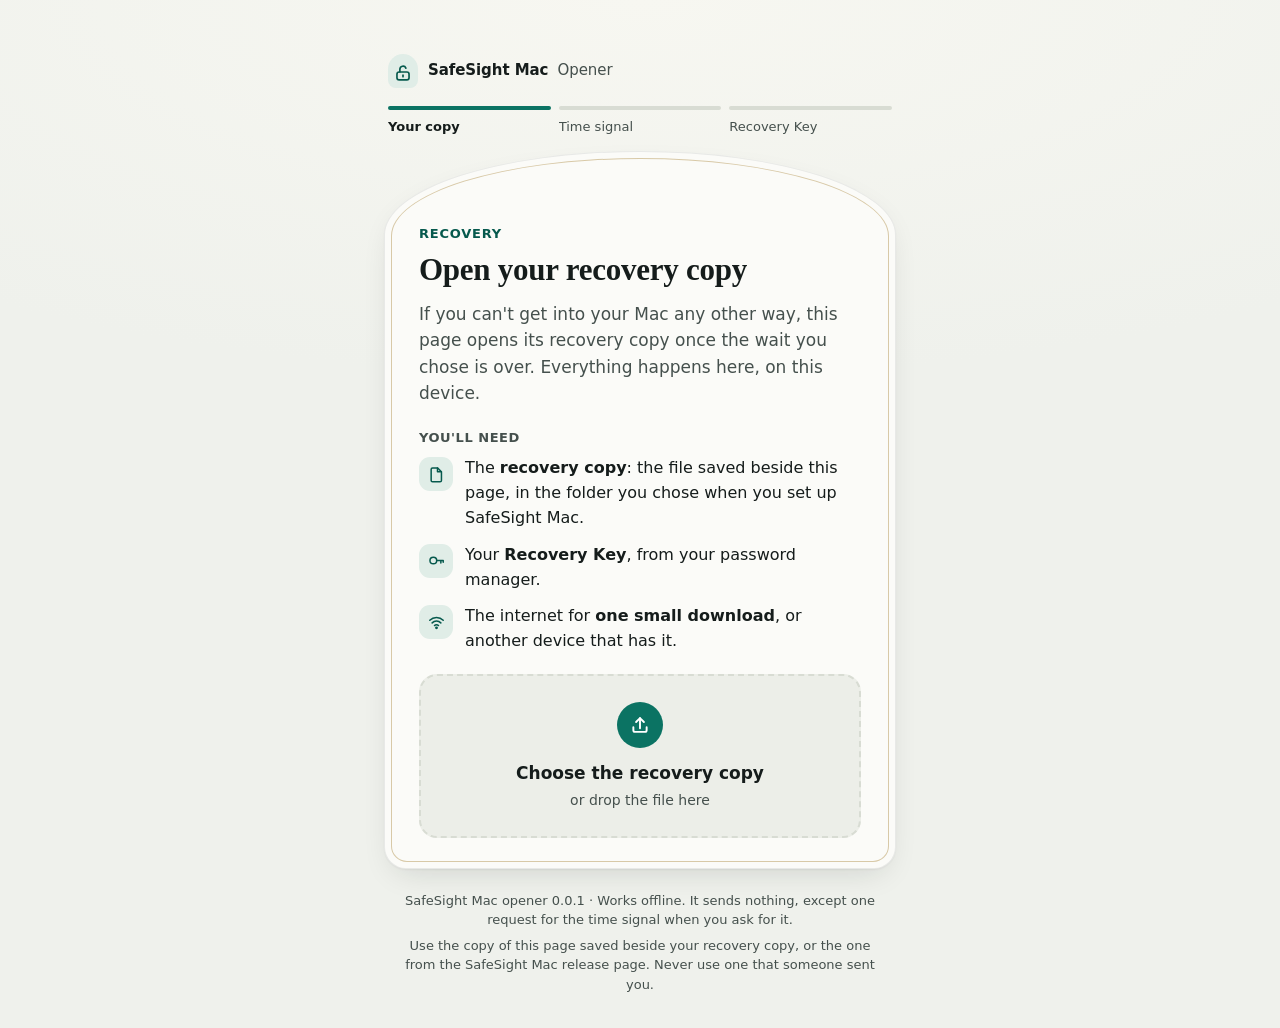
==== commit 1f3897d7: "Give the opener page the desert look Co-Authored-By: Claude Opus 5.5 <noreply@anthropic.com> Signed-" ====
--- a/opener/index.html
+++ b/opener/index.html
@@ -3,61 +3,65 @@
 <html lang="en">
 <head>
 <meta charset="utf-8">
-<meta http-equiv="Content-Security-Policy" content="default-src 'none'; script-src 'sha256-5P324hk0o46KGhbUXZKIQyikkpULaaZVq4rvOe5rMcw=' 'sha256-8x7cUYmnNEYxIRS65kd7RHlBTsEtwacrUDErAqYJvRY=' 'wasm-unsafe-eval'; style-src 'sha256-Ndc1T/xNJEg1OajMiTHM+yH6fY9JDXaQLhbztynQ4GI='; img-src data:; connect-src https://api.drand.sh https://drand.cloudflare.com; base-uri 'none'; form-action 'none'; require-trusted-types-for 'script'; trusted-types 'none'">
+<meta http-equiv="Content-Security-Policy" content="default-src 'none'; script-src 'sha256-5P324hk0o46KGhbUXZKIQyikkpULaaZVq4rvOe5rMcw=' 'sha256-8x7cUYmnNEYxIRS65kd7RHlBTsEtwacrUDErAqYJvRY=' 'wasm-unsafe-eval'; style-src 'sha256-+5yAYm3AsFv1kkn1XHDI5lW5ek3lAfHwzd7Lf1QNo/A='; img-src data:; connect-src https://api.drand.sh https://drand.cloudflare.com; base-uri 'none'; form-action 'none'; require-trusted-types-for 'script'; trusted-types 'none'">
 <meta name="referrer" content="no-referrer">
 <meta name="viewport" content="width=device-width, initial-scale=1, viewport-fit=cover">
 <meta name="color-scheme" content="light dark">
-<meta name="theme-color" content="#f3f6f6" media="(prefers-color-scheme: light)">
-<meta name="theme-color" content="#0b1112" media="(prefers-color-scheme: dark)">
+<meta name="theme-color" content="#eff1ec" media="(prefers-color-scheme: light)">
+<meta name="theme-color" content="#0c1222" media="(prefers-color-scheme: dark)">
 <link rel="icon" href="data:,">
 <title>SafeSight Mac opener</title>
 <style>/* SPDX-License-Identifier: Apache-2.0 */
-/* The opener page, in the product's Lumen look. Calm, one column, phone first.
-   System fonts only; nothing is loaded from anywhere. */
+/* The opener page. Calm, one column, phone first. System fonts only; nothing is loaded
+   from anywhere. */
+/* Desert (DESIGN-desert.md on the website branch): lime plaster and lapis night, malachite,
+   gold leaf only as one hairline. Headings in the system serif; everything else the system sans. */
 :root {
-  --bg: #f3f6f6;
-  --bg-glow: #fafcfc;
-  --card: #ffffff;
-  --card-edge: rgba(10, 40, 40, 0.07);
-  --shadow: 0 1px 2px rgba(10, 40, 40, 0.05), 0 12px 32px -12px rgba(10, 40, 40, 0.16);
-  --text: #0e1b1d;
-  --muted: #56686b;
-  --line: #dde6e6;
-  --soft: #edf3f3;
-  --accent: #0b7f73;
-  --accent-press: #086a60;
+  --bg: #eff1ec;
+  --bg-glow: #f7f7f1;
+  --card: #fbfbf8;
+  --card-edge: rgba(21, 28, 27, 0.08);
+  --shadow: 0 1px 2px rgba(21, 28, 27, 0.05), 0 12px 32px -12px rgba(21, 28, 27, 0.16);
+  --text: #151c1b;
+  --muted: #45504d;
+  --line: #d8dcd3;
+  --soft: #eceee8;
+  --accent: #0b7363;
+  --accent-press: #085e51;
   --accent-text: #ffffff;
-  --accent-soft: #dcf1ee;
-  --warn: #7a4f00;
-  --warn-soft: #fbf2de;
-  --warn-edge: #f0dcb0;
+  --accent-soft: #e0ede7;
+  --link: #06594d;
+  --gold: #a68338;
+  --gold-line: rgba(166, 131, 56, 0.42);
   --error: #a3261b;
-  --error-soft: #fbe9e6;
+  --error-soft: #f9e7e3;
   --radius: 22px;
+  --arch: 56px;
   --ease: cubic-bezier(0.2, 0.7, 0.2, 1);
+  --serif: ui-serif, "New York", "Iowan Old Style", Georgia, serif;
   --mono: ui-monospace, "SF Mono", SFMono-Regular, Menlo, Consolas, "Liberation Mono", monospace;
   color-scheme: light dark;
 }
 @media (prefers-color-scheme: dark) {
   :root {
-    --bg: #0b1112;
-    --bg-glow: #102022;
-    --card: #121a1c;
-    --card-edge: rgba(160, 255, 240, 0.07);
+    --bg: #0c1222;
+    --bg-glow: #151d34;
+    --card: #131a2d;
+    --card-edge: rgba(190, 205, 255, 0.07);
     --shadow: 0 1px 2px rgba(0, 0, 0, 0.35), 0 16px 40px -16px rgba(0, 0, 0, 0.7);
-    --text: #ecf4f3;
-    --muted: #97aaa8;
-    --line: #22322f;
-    --soft: #172224;
-    --accent: #4fd8c4;
-    --accent-press: #3cc6b2;
-    --accent-text: #06201c;
-    --accent-soft: #123430;
-    --warn: #f3c979;
-    --warn-soft: #2a2213;
-    --warn-edge: #4a3b1c;
+    --text: #eceee6;
+    --muted: #a9b1bf;
+    --line: #252e46;
+    --soft: #182035;
+    --accent: #5cd3bc;
+    --accent-press: #49c2aa;
+    --accent-text: #071d19;
+    --accent-soft: #13303a;
+    --link: #6fd9c4;
+    --gold: #c9a961;
+    --gold-line: rgba(201, 169, 97, 0.30);
     --error: #ff9b8c;
-    --error-soft: #3a1d19;
+    --error-soft: #3a1d22;
   }
 }
 
@@ -85,8 +89,8 @@
 .brand { display: flex; align-items: center; gap: 10px; margin: 6px 4px 18px; font-size: 15px; }
 .brand-mark {
   display: inline-grid; place-items: center;
-  width: 32px; height: 32px; border-radius: 10px;
-  background: var(--accent-soft); color: var(--accent);
+  width: 30px; height: 34px; border-radius: 15px 15px 8px 8px; padding-top: 3px;
+  background: var(--accent-soft); color: var(--link);
 }
 .brand-mark svg { width: 20px; height: 20px; fill: none; stroke: currentColor; stroke-width: 2; stroke-linecap: round; stroke-linejoin: round; }
 .brand-name { font-weight: 600; letter-spacing: -0.005em; }
@@ -104,22 +108,29 @@
 .steps span { display: block; overflow: hidden; text-overflow: ellipsis; white-space: nowrap; }
 
 /* ----- Cards and text ----- */
+/* Each screen is one card: a niche with an arched top and a gold hairline just inside. */
 .card {
+  position: relative;
   background: var(--card);
   border: 1px solid var(--card-edge);
-  border-radius: var(--radius);
+  border-radius: 50% 50% var(--radius) var(--radius) / var(--arch) var(--arch) var(--radius) var(--radius);
   box-shadow: var(--shadow);
-  padding: 26px 22px 24px;
+  padding: calc(var(--arch) * 0.5 + 24px) 22px 24px;
+}
+.card::before {
+  content: ""; position: absolute; inset: 6px; pointer-events: none;
+  border: 1px solid var(--gold-line);
+  border-radius: 50% 50% 16px 16px / calc(var(--arch) - 6px) calc(var(--arch) - 6px) 16px 16px;
 }
 .card.quiet { box-shadow: none; text-align: center; }
 @media (prefers-reduced-motion: no-preference) {
   .card { animation: rise 0.38s var(--ease) both; }
   @keyframes rise { from { opacity: 0; transform: translateY(6px); } to { opacity: 1; transform: none; } }
 }
-.eyebrow { margin: 0 0 6px; font-size: 13px; font-weight: 600; letter-spacing: 0.04em; text-transform: uppercase; color: var(--accent); }
-h1 { margin: 0 0 10px; font-size: 27px; line-height: 1.2; letter-spacing: -0.015em; font-weight: 700; }
-h2 { margin: 26px 0 10px; font-size: 18px; letter-spacing: -0.005em; }
-h2.small-head { margin: 22px 0 8px; font-size: 13px; font-weight: 600; letter-spacing: 0.04em; text-transform: uppercase; color: var(--muted); }
+.eyebrow { margin: 0 0 8px; font-size: 13px; font-weight: 600; letter-spacing: 0.06em; text-transform: uppercase; color: var(--link); }
+h1 { margin: 0 0 12px; font-family: var(--serif); font-size: 29px; line-height: 1.18; letter-spacing: -0.008em; font-weight: 600; }
+h2 { margin: 26px 0 10px; font-family: var(--serif); font-size: 20px; letter-spacing: -0.004em; font-weight: 600; }
+h2.small-head { margin: 22px 0 8px; font-family: inherit; font-size: 13px; font-weight: 600; letter-spacing: 0.04em; text-transform: uppercase; color: var(--muted); }
 p { margin: 0 0 12px; }
 .lead { color: var(--muted); font-size: 17px; }
 .hint { color: var(--muted); font-size: 14px; margin: 8px 2px 0; }
@@ -131,7 +142,7 @@
 .need-icon {
   flex: none; display: inline-grid; place-items: center;
   width: 34px; height: 34px; border-radius: 11px; margin-top: 1px;
-  background: var(--soft); color: var(--accent);
+  background: var(--accent-soft); color: var(--link);
 }
 .need-icon svg { width: 19px; height: 19px; fill: none; stroke: currentColor; stroke-width: 1.9; stroke-linecap: round; stroke-linejoin: round; }
 
@@ -181,10 +192,10 @@
 .primary:hover { background: var(--accent-press); }
 .secondary { background: var(--soft); color: var(--text); border: 1px solid var(--line); }
 .secondary:hover { border-color: var(--accent); }
-.ghost { background: transparent; color: var(--accent); min-height: 44px; padding: 10px 12px; }
+.ghost { background: transparent; color: var(--link); min-height: 44px; padding: 10px 12px; }
 .ghost:hover { background: var(--soft); }
 .actions.row .secondary { min-height: 46px; }
-.link { color: var(--accent); font-weight: 600; font-size: 15px; cursor: pointer; text-decoration: underline; text-underline-offset: 3px; }
+.link { color: var(--link); font-weight: 600; font-size: 15px; cursor: pointer; text-decoration: underline; text-underline-offset: 3px; }
 .link:focus-within { outline: 3px solid var(--accent); outline-offset: 2px; border-radius: 4px; }
 
 .field-label { display: block; font-weight: 600; font-size: 15px; margin: 16px 2px 6px; }
@@ -200,7 +211,7 @@
 .show {
   position: absolute; top: 5px; right: 5px; bottom: 5px; min-height: 0;
   padding: 0 14px; border-radius: 10px; font-size: 14px;
-  background: var(--soft); color: var(--accent);
+  background: var(--soft); color: var(--link);
 }
 
 .status { color: var(--muted); font-size: 15px; margin: 10px 2px 0; min-height: 0; }
@@ -213,7 +224,7 @@
 /* ----- Pasting the time signal ----- */
 .paste { margin-top: 16px; border-top: 1px solid var(--line); padding-top: 6px; }
 .paste summary {
-  cursor: pointer; list-style: none; padding: 10px 2px; font-weight: 600; color: var(--accent);
+  cursor: pointer; list-style: none; padding: 10px 2px; font-weight: 600; color: var(--link);
   display: flex; align-items: center; gap: 8px;
 }
 .paste summary::-webkit-details-marker { display: none; }
@@ -232,7 +243,7 @@
 
 /* ----- The key step ----- */
 .note { display: flex; gap: 10px; align-items: flex-start; margin: 20px 0 0; color: var(--muted); font-size: 14px; }
-.note-icon { flex: none; color: var(--accent); margin-top: 1px; }
+.note-icon { flex: none; color: var(--link); margin-top: 1px; }
 .note-icon svg { width: 18px; height: 18px; fill: none; stroke: currentColor; stroke-width: 1.9; stroke-linecap: round; stroke-linejoin: round; }
 
 /* ----- The password ----- */
@@ -260,11 +271,11 @@
 .callout {
   display: flex; gap: 12px; align-items: flex-start;
   margin: 22px 0 0; padding: 14px 16px; border-radius: 16px;
-  background: var(--warn-soft); border: 1px solid var(--warn-edge); font-size: 15px;
+  background: var(--accent-soft); font-size: 15px;
 }
 .callout p { margin: 0; }
-.callout strong { color: var(--warn); }
-.callout-icon { flex: none; color: var(--warn); margin-top: 1px; }
+.callout strong { color: var(--text); }
+.callout-icon { flex: none; color: var(--link); margin-top: 1px; }
 .callout-icon svg { width: 20px; height: 20px; fill: none; stroke: currentColor; stroke-width: 1.9; stroke-linecap: round; stroke-linejoin: round; }
 
 .next { list-style: none; counter-reset: step; margin: 0; padding: 0; display: grid; gap: 12px; }
@@ -272,7 +283,8 @@
 .next li::before {
   content: counter(step); position: absolute; left: 0; top: -1px;
   width: 28px; height: 28px; border-radius: 50%; display: grid; place-items: center;
-  background: var(--accent-soft); color: var(--accent); font-weight: 700; font-size: 14px;
+  background: var(--accent-soft); color: var(--link);
+  font-family: var(--serif); font-style: italic; font-variant-numeric: oldstyle-nums; font-weight: 600; font-size: 16px;
 }
 
 /* ----- Footer ----- */
@@ -282,16 +294,19 @@
 @media (prefers-reduced-motion: reduce) {
   *, *::before, *::after { transition: none !important; animation: none !important; }
 }
+@media (min-width: 560px) {
+  :root { --arch: 84px; }
+}
 @media (min-width: 640px) {
   main { padding-top: 48px; }
-  .card { padding: 34px 34px 30px; }
-  h1 { font-size: 30px; }
+  .card { padding: calc(var(--arch) * 0.5 + 30px) 34px 30px; }
+  h1 { font-size: 31px; }
   .actions { flex-direction: row; flex-wrap: wrap; }
   .actions .primary { min-width: 220px; }
   .secret { font-size: 26px; }
 }
 @media (max-width: 360px) {
-  .card { padding: 22px 16px 20px; }
+  .card { padding: calc(var(--arch) * 0.5 + 20px) 16px 20px; }
   .secret { font-size: 20px; }
 }
 </style>
